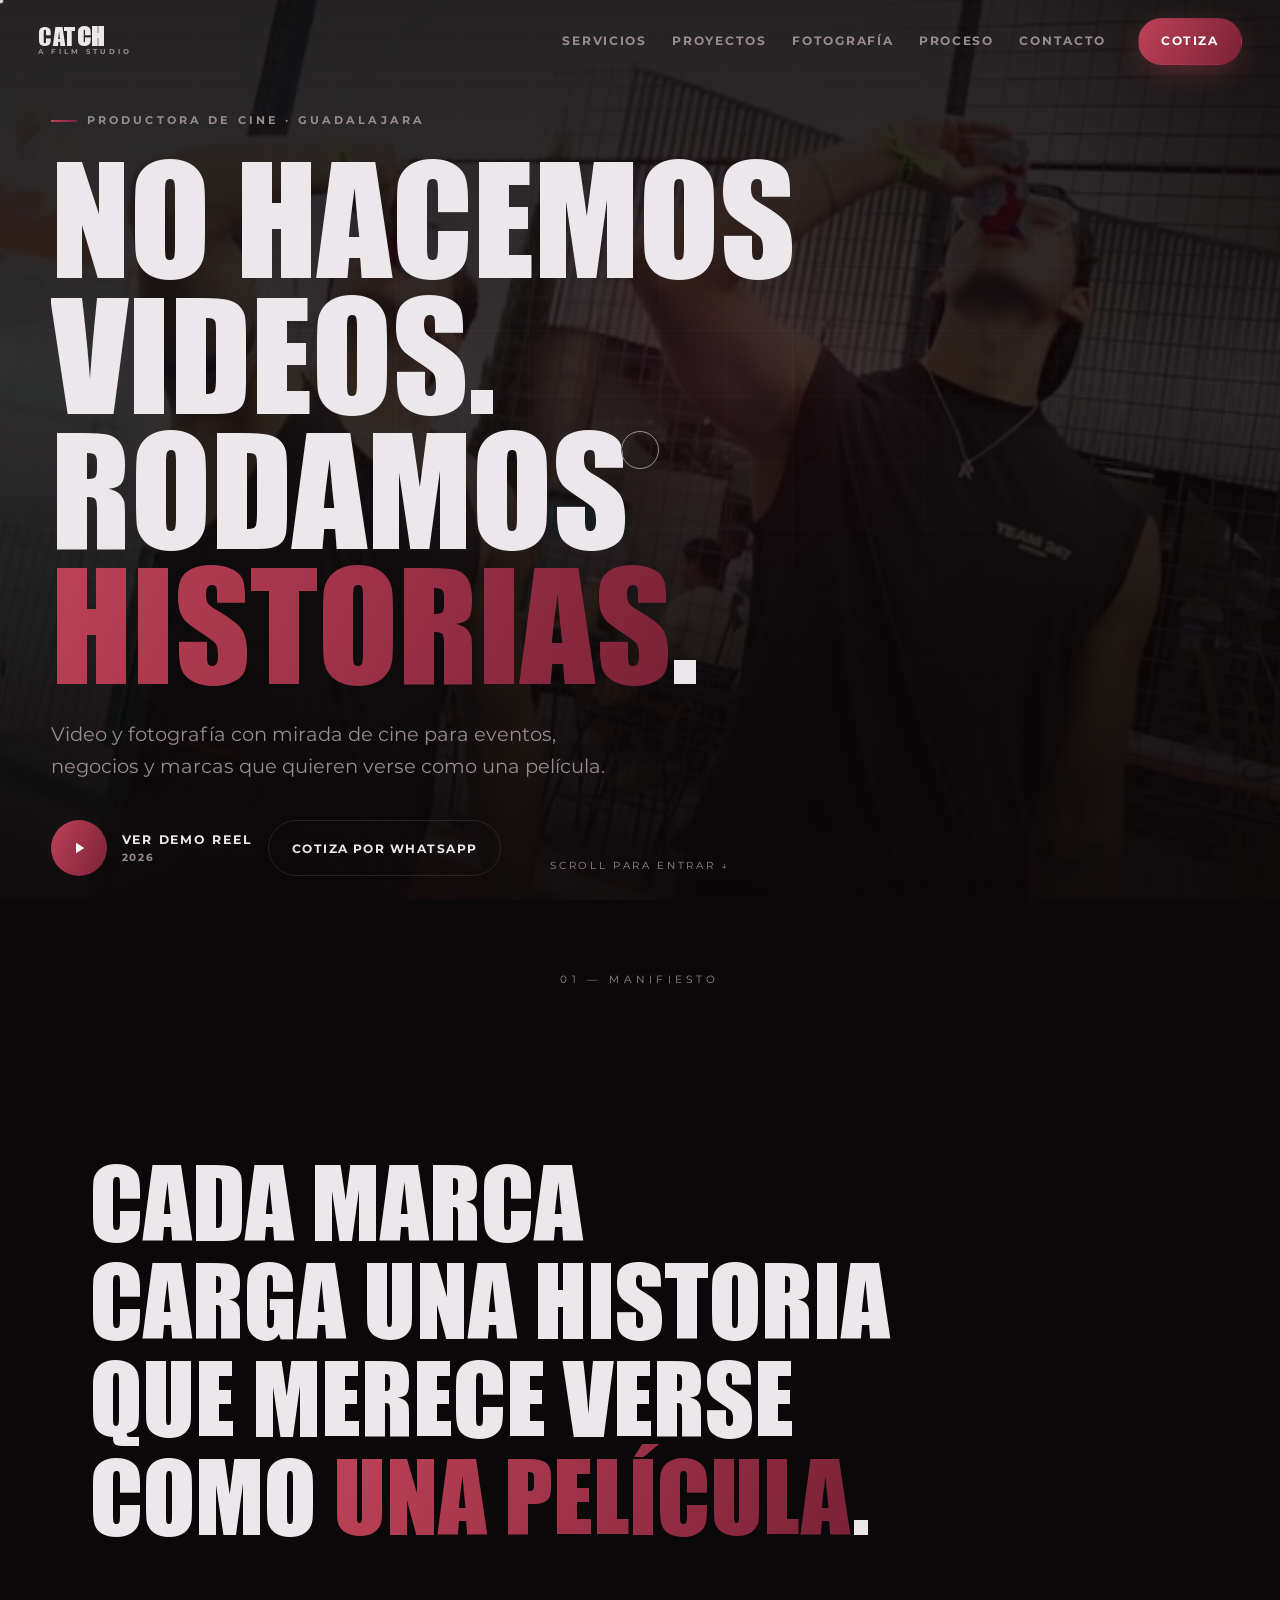
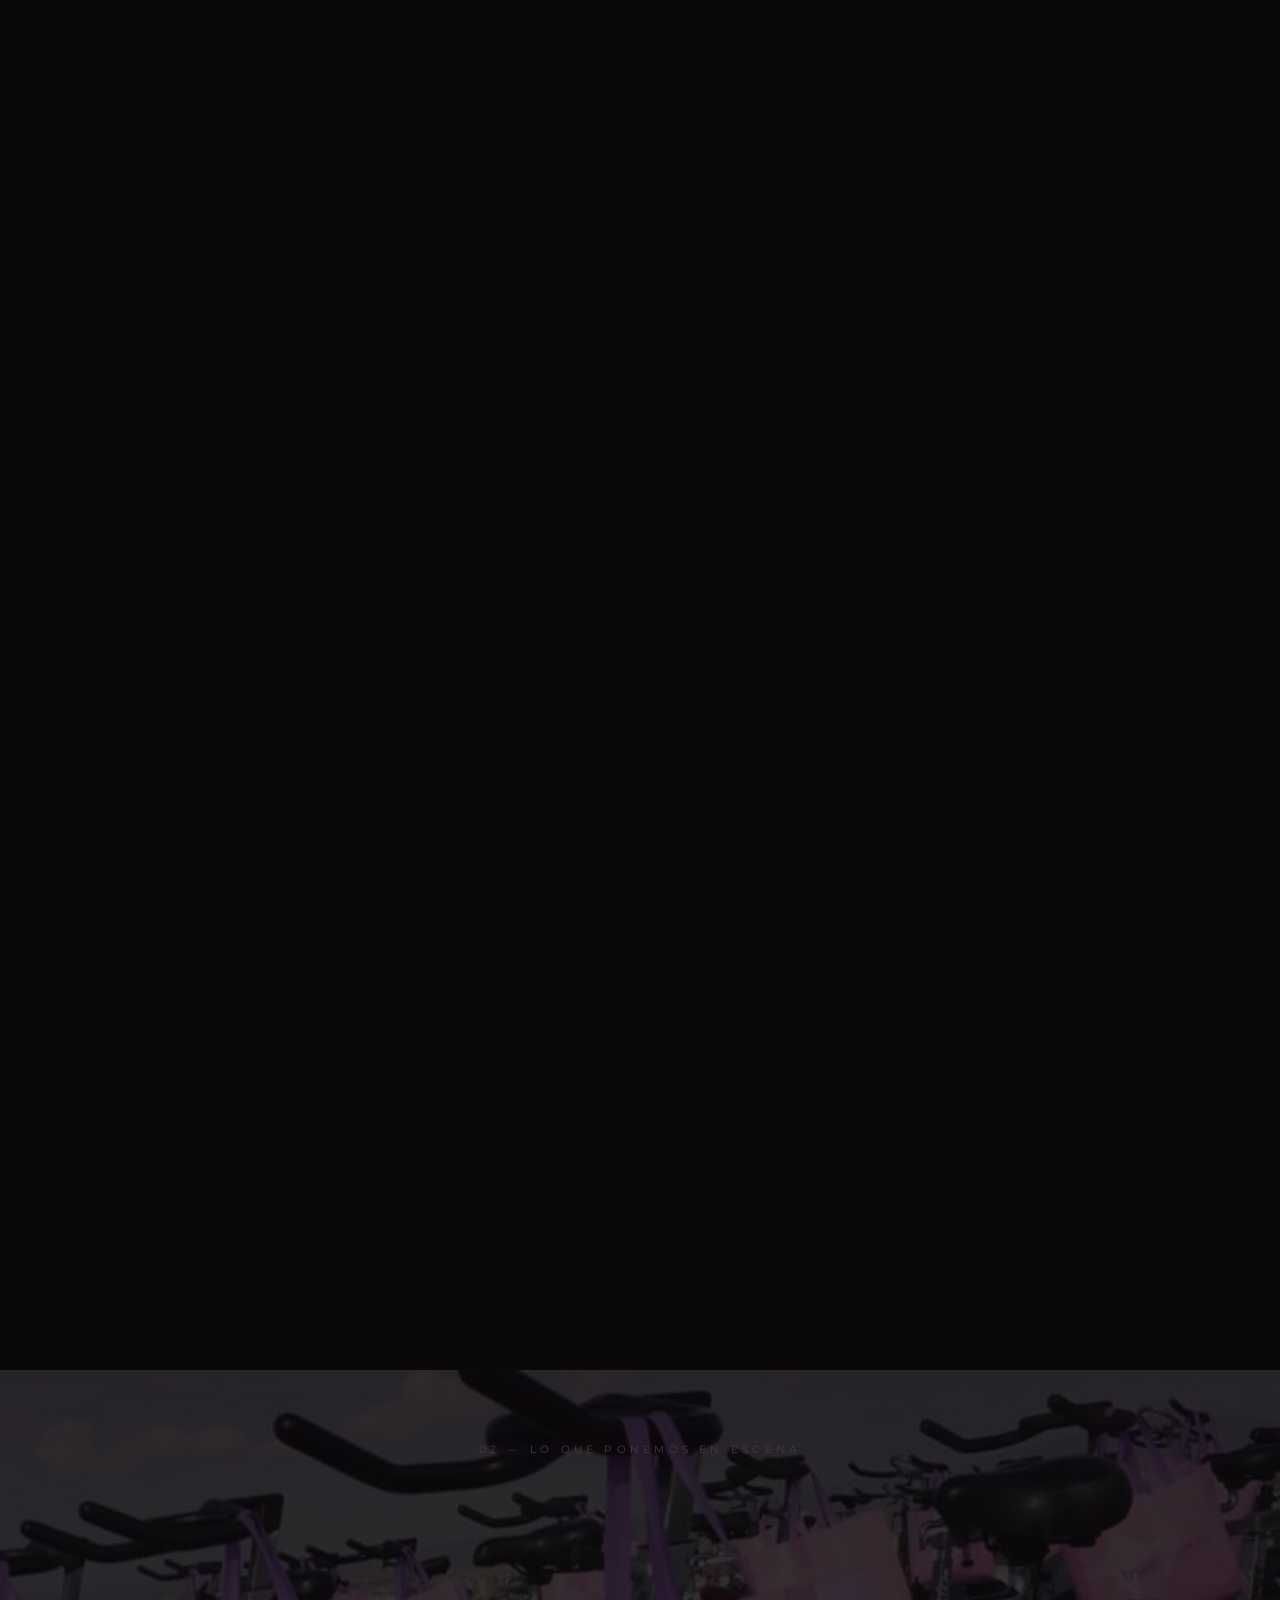
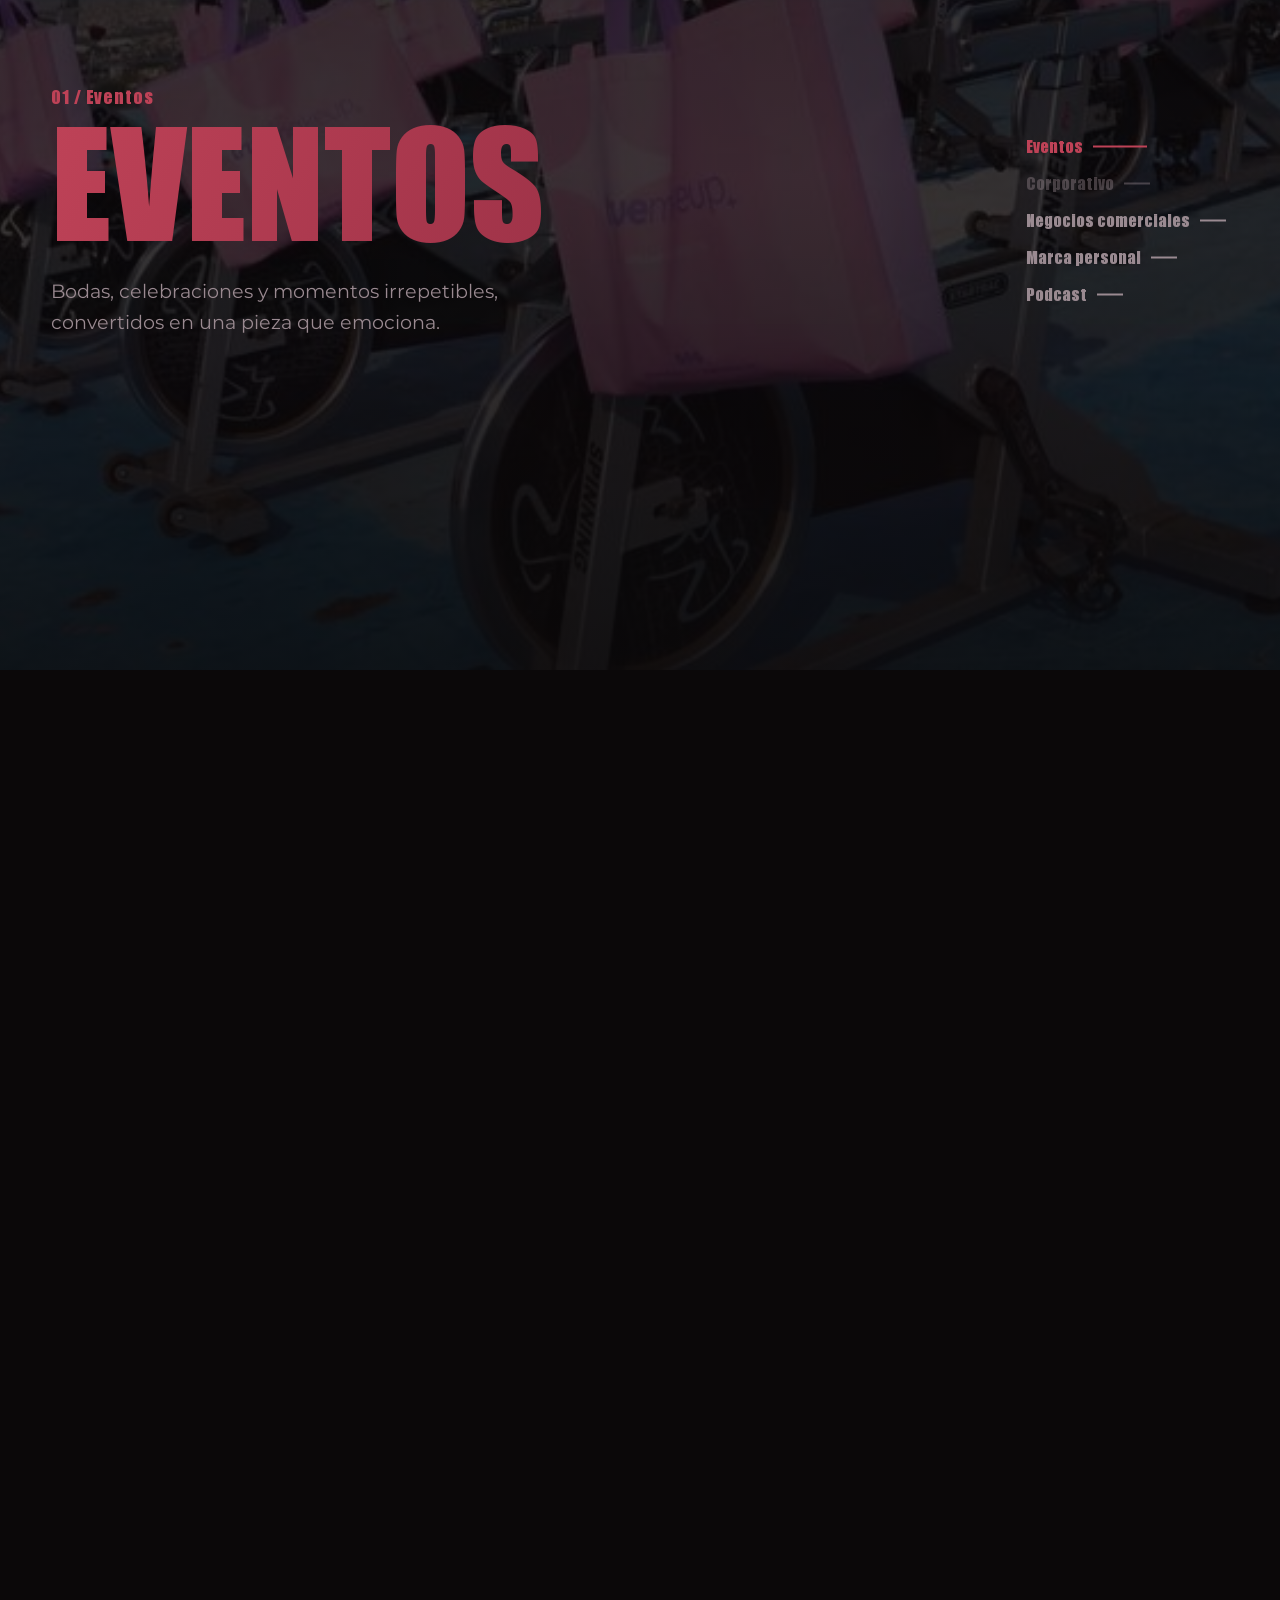
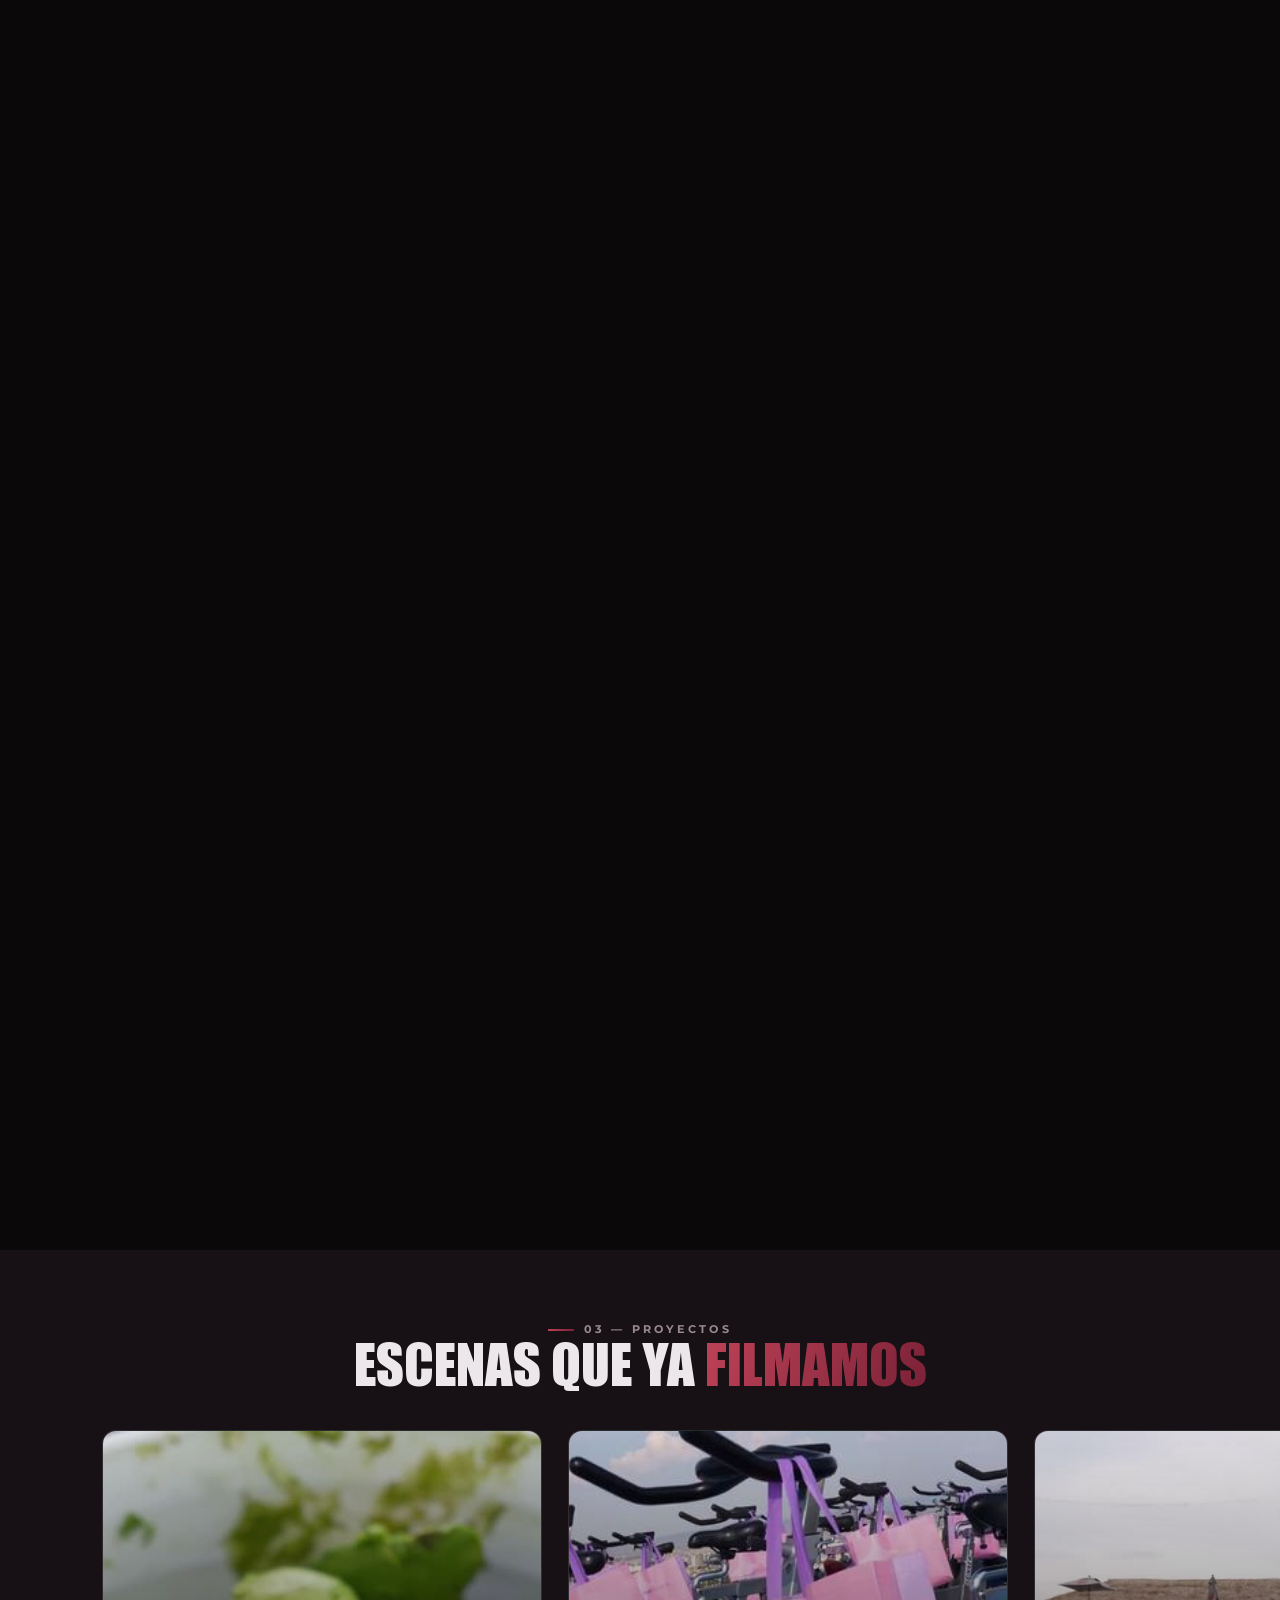
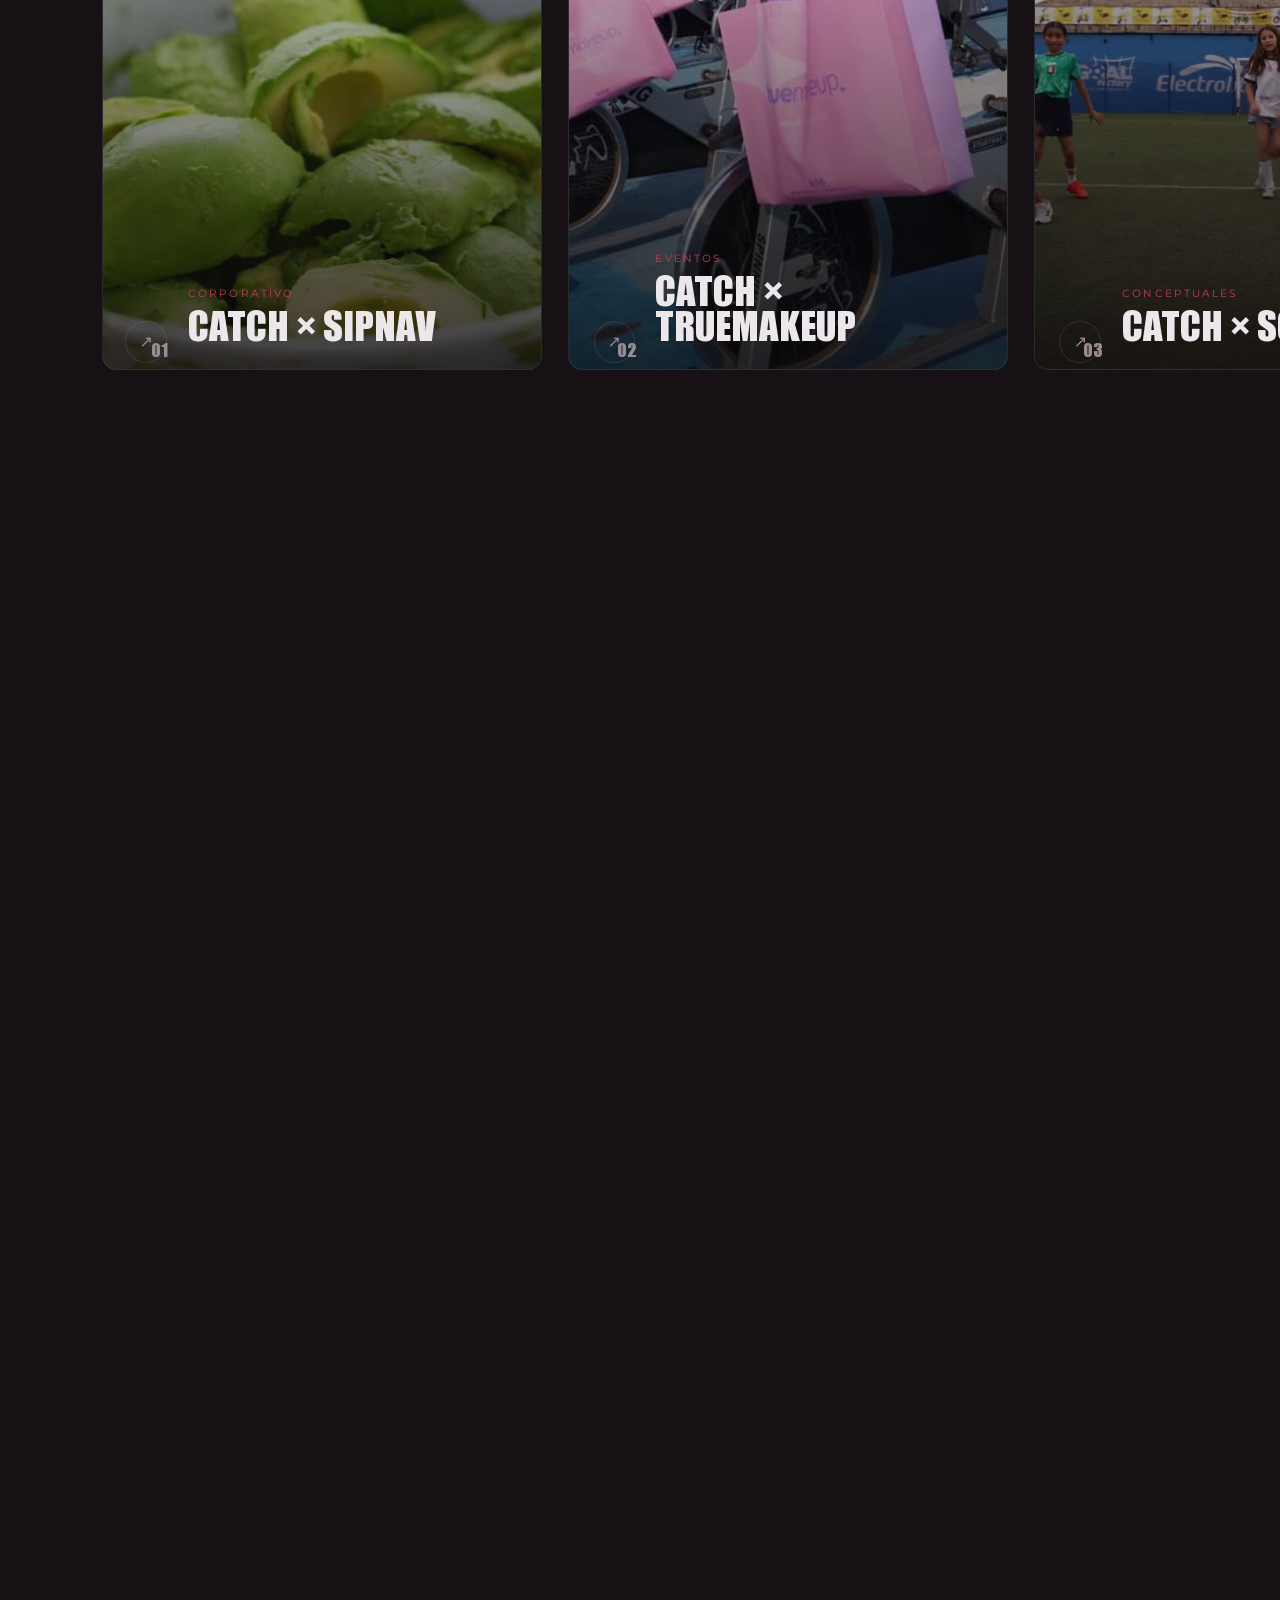
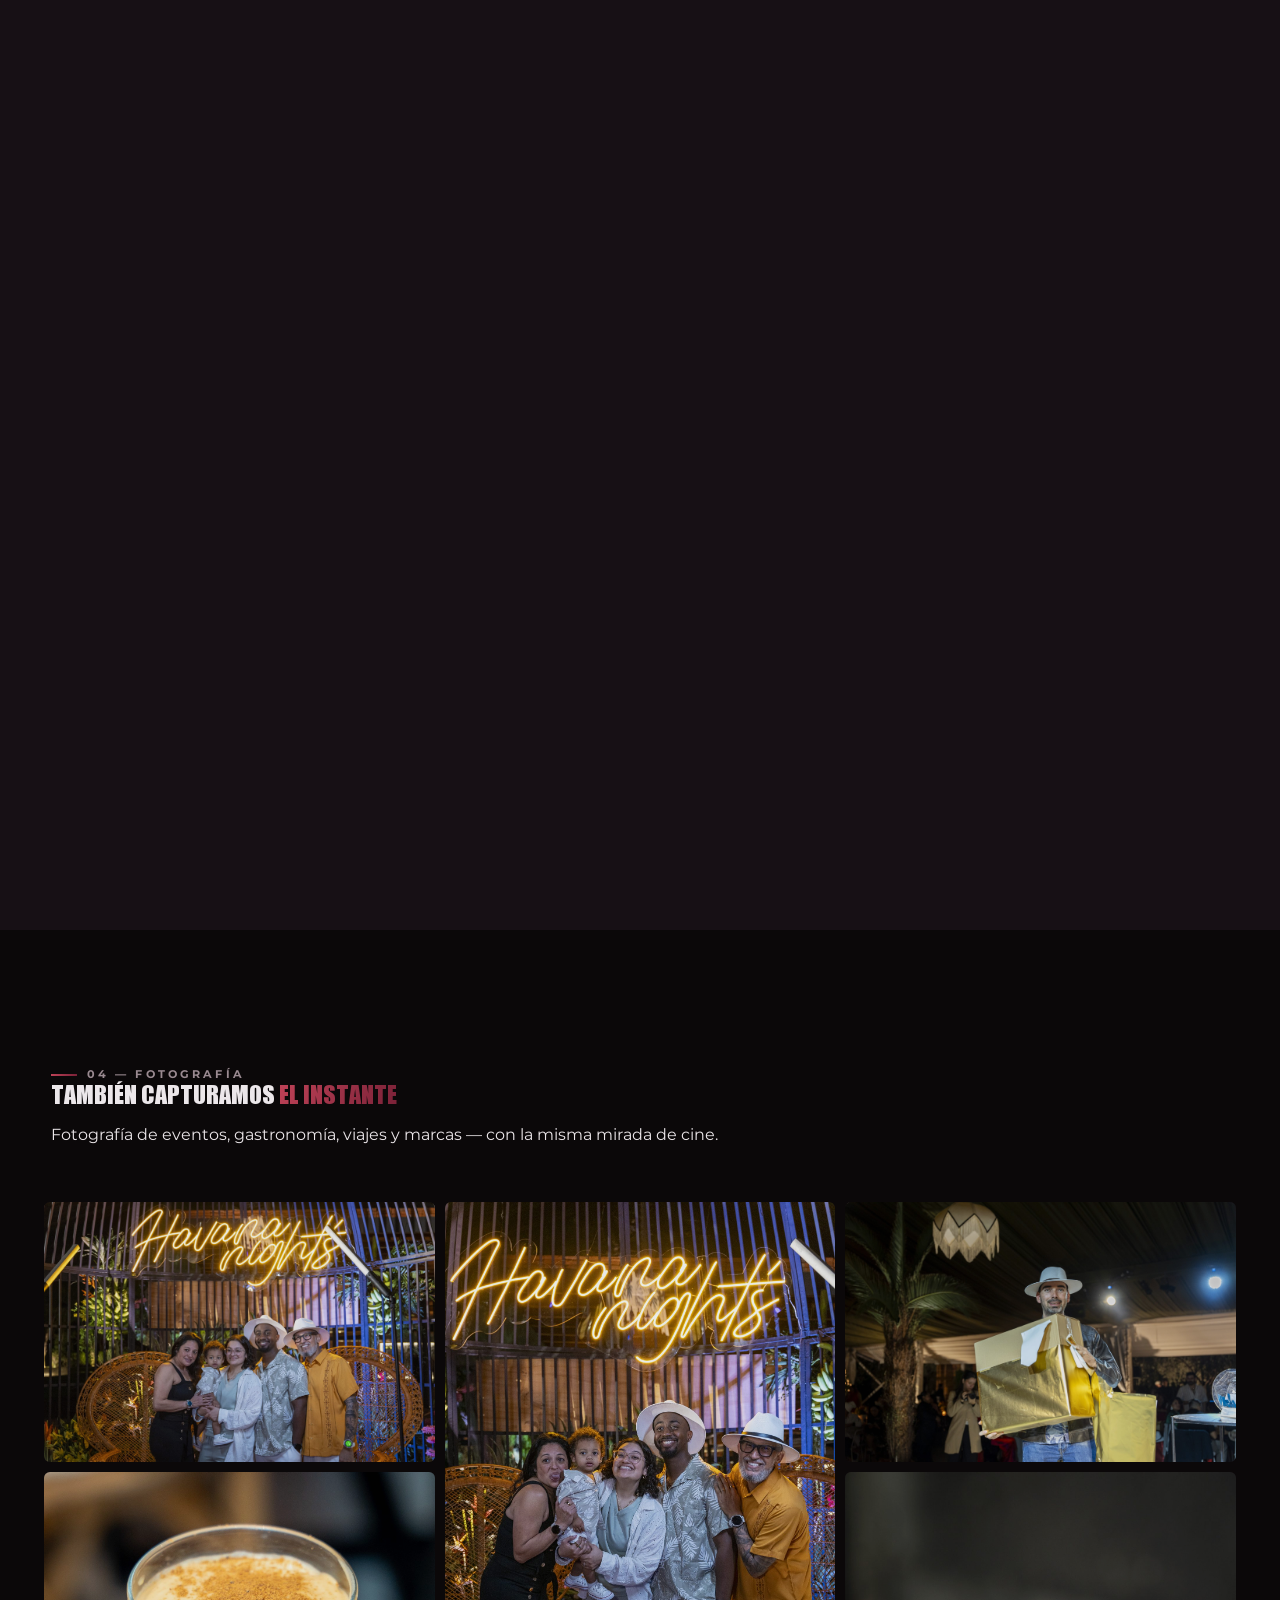
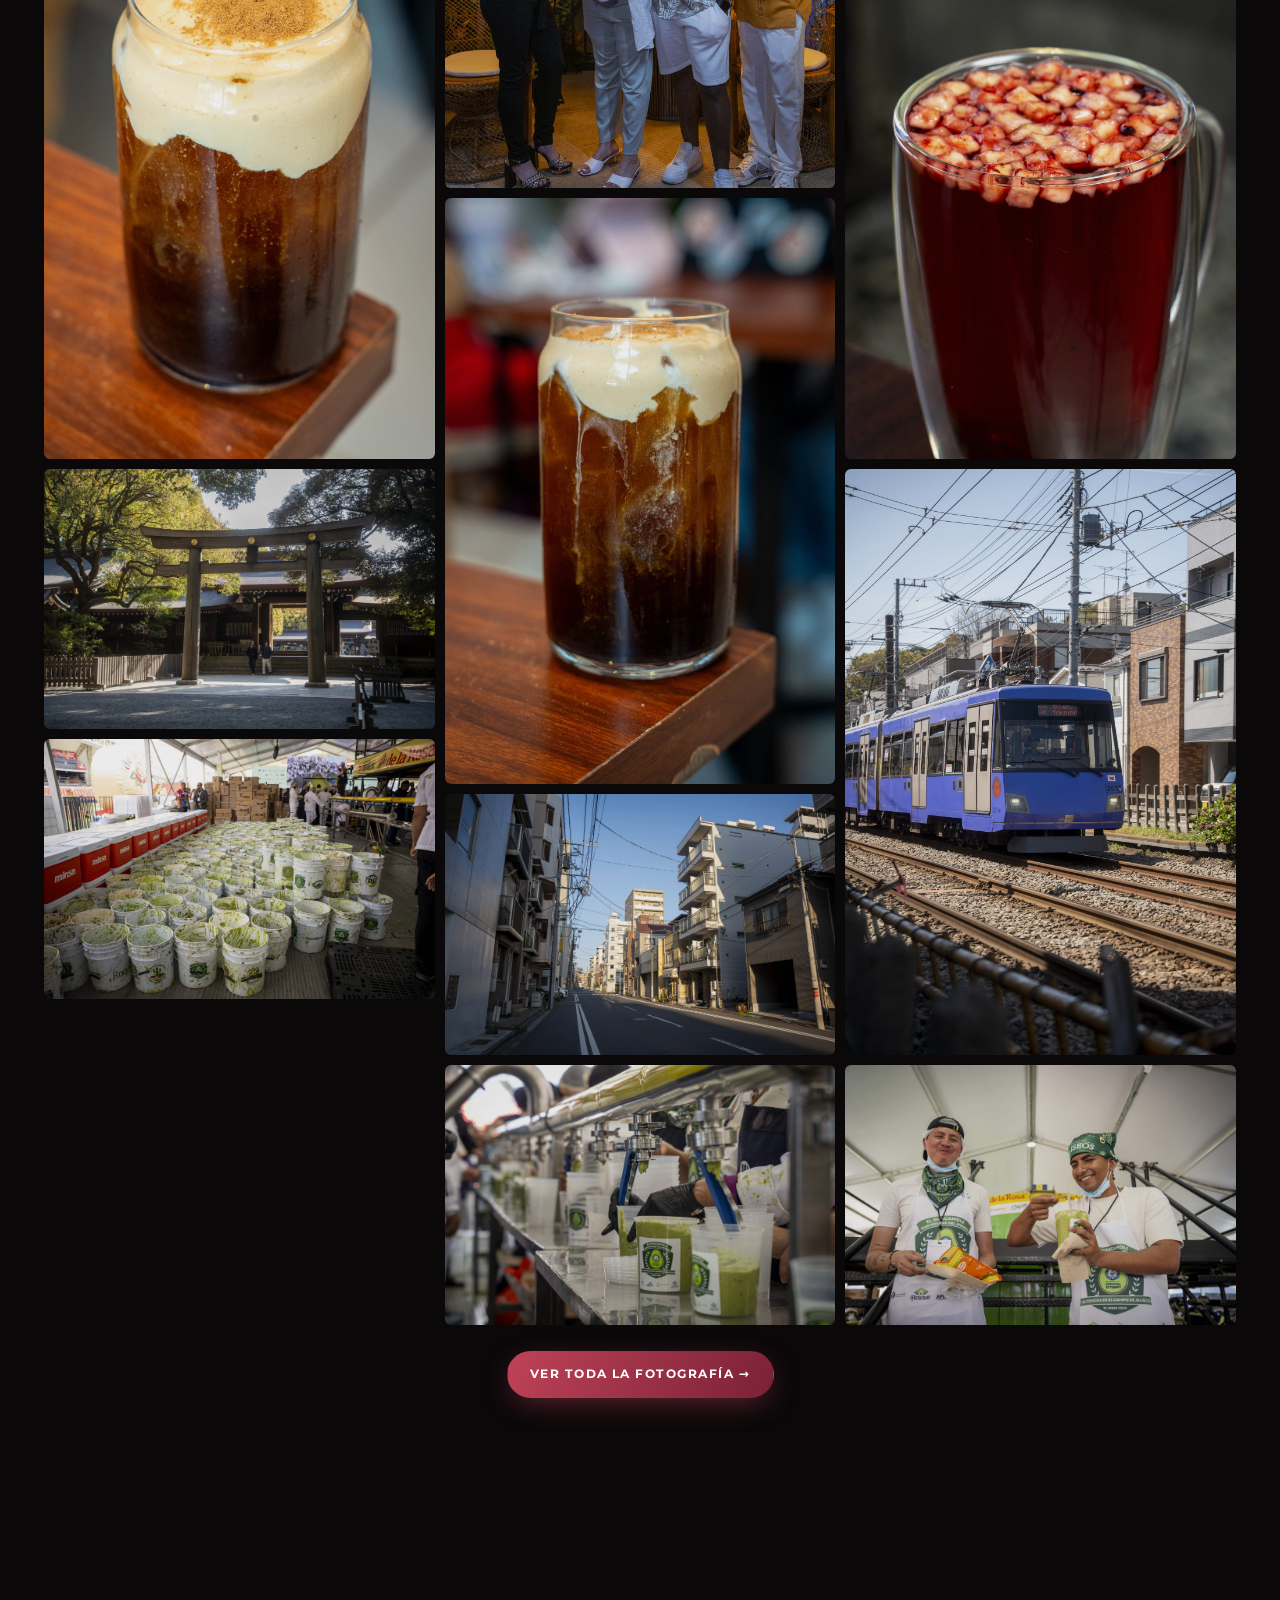
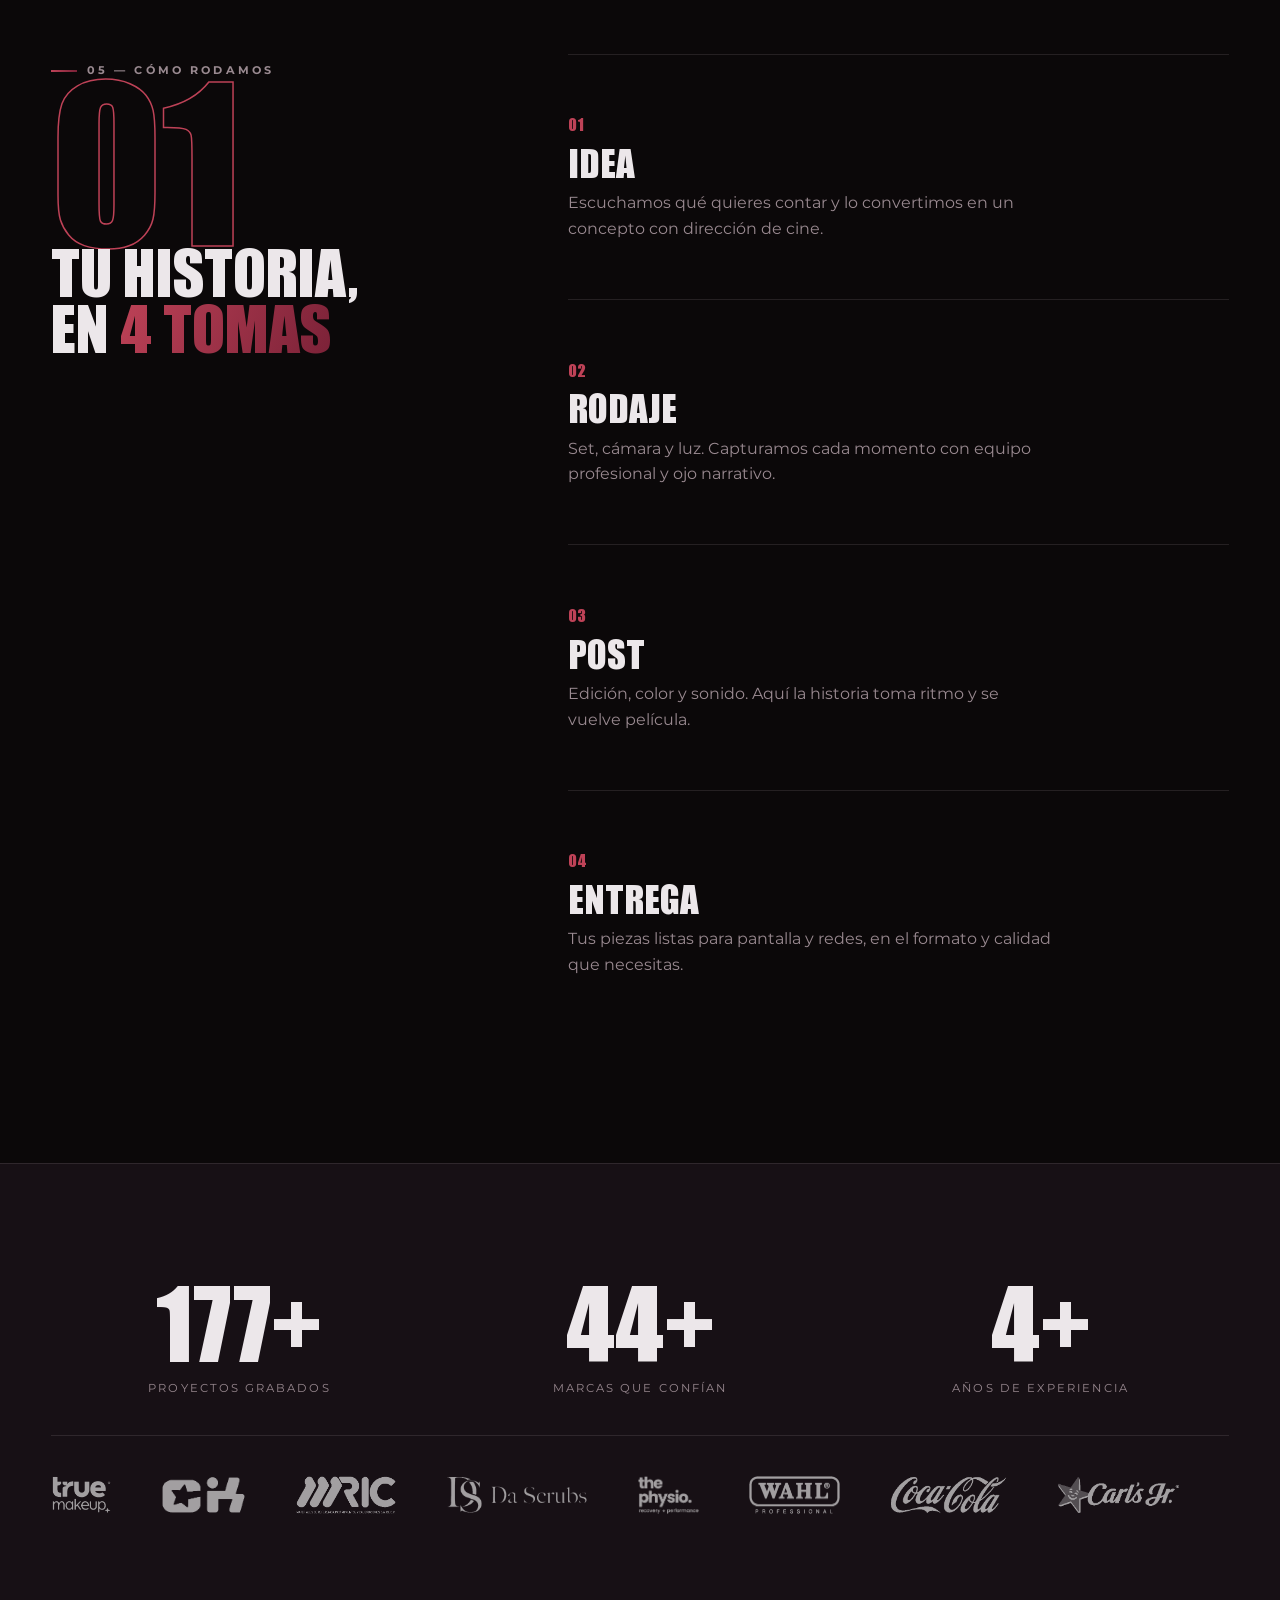
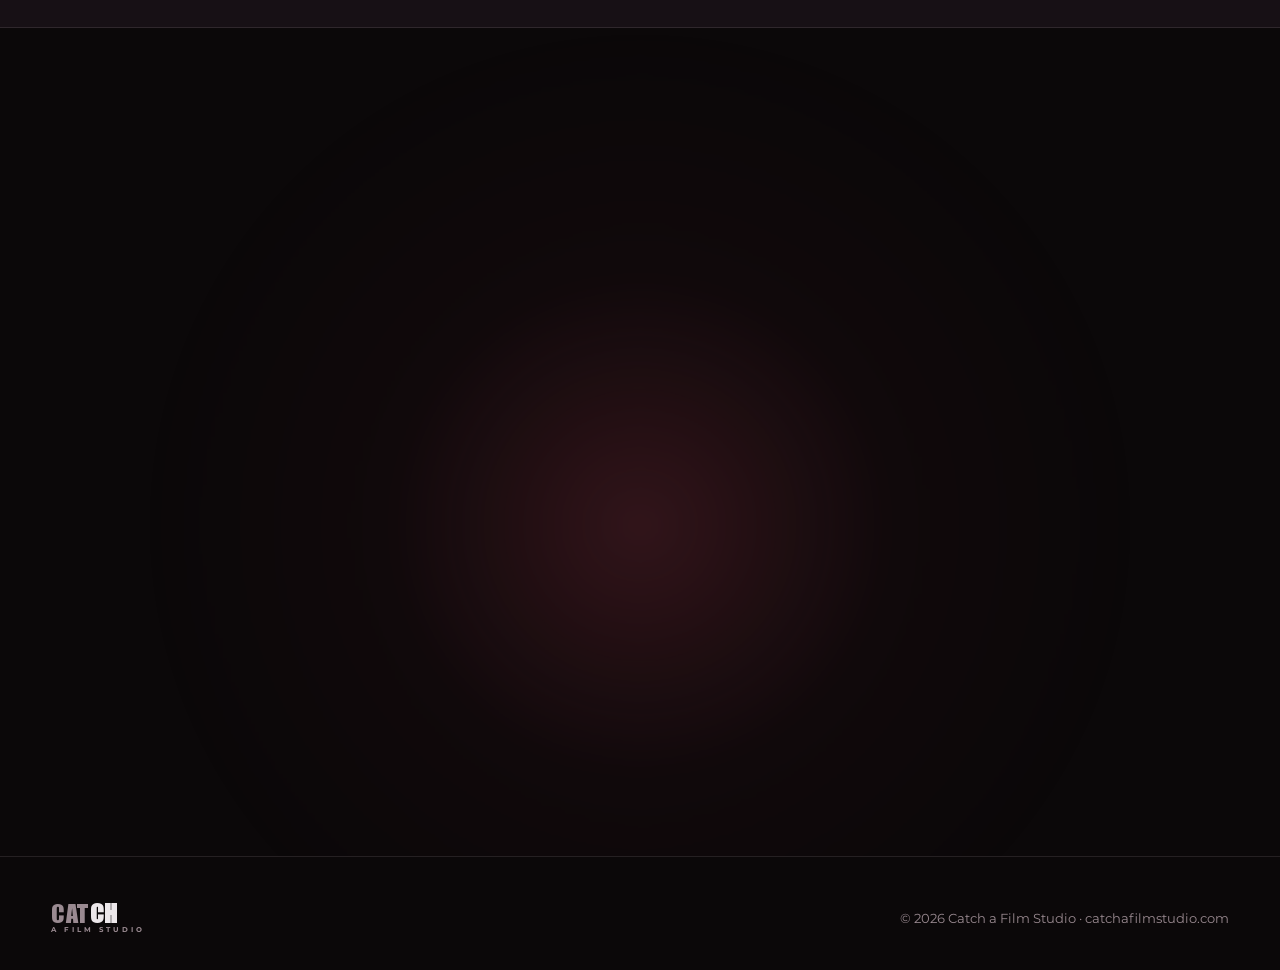
==== index.html @ b3dbd03b "web: "Proyectos" abre el portafolio y "Volver al inicio" va a la izquierda - El menu "Proyectos" lle" ====
<!doctype html>
<html lang="es">
<head>
<meta charset="utf-8">
<meta name="viewport" content="width=device-width, initial-scale=1">
<title>Catch a Film Studio — Productora de cine en Guadalajara</title>
<meta name="description" content="Productora audiovisual en Guadalajara. Creamos video con narrativa cinematográfica para eventos, marcas, negocios comerciales, marca personal y podcasts. Mira nuestro portafolio.">
<meta name="theme-color" content="#0B0809">
<link rel="canonical" href="https://catchafilmstudio.com/">
<link rel="icon" href="/favicon.svg" type="image/svg+xml">
<link rel="icon" href="/favicon-32.png" sizes="32x32" type="image/png">
<link rel="apple-touch-icon" href="/apple-touch-icon.png">
<meta property="og:type" content="website">
<meta property="og:site_name" content="Catch a Film Studio">
<meta property="og:locale" content="es_MX">
<meta property="og:title" content="Catch a Film Studio — Productora de cine">
<meta property="og:description" content="Video con narrativa cinematográfica para eventos, marcas, negocios, marca personal y podcasts. Guadalajara, México.">
<meta property="og:url" content="https://catchafilmstudio.com/">
<meta property="og:image" content="https://catchafilmstudio.com/og-catch.jpg">
<meta property="og:image:width" content="1200">
<meta property="og:image:height" content="630">
<meta property="og:image:alt" content="Catch a Film Studio — Productora de cine, Guadalajara">
<meta name="twitter:card" content="summary_large_image">
<meta name="twitter:title" content="Catch a Film Studio — Productora de cine">
<meta name="twitter:description" content="Video con narrativa cinematográfica en Guadalajara. Mira nuestro portafolio.">
<meta name="twitter:image" content="https://catchafilmstudio.com/og-catch.jpg">
<style>
@font-face{font-family:'CatchDisplay';src:url('/fonts/impact.woff2') format('woff2');font-display:swap}
@font-face{font-family:'Mont';src:url('/fonts/montserrat-400.woff2') format('woff2');font-weight:400 500;font-display:swap}
@font-face{font-family:'Mont';src:url('/fonts/montserrat-700.woff2') format('woff2');font-weight:600 700;font-display:swap}
:root{
  --display:'CatchDisplay','Impact','Arial Narrow Bold',sans-serif;
  --body:'Mont',system-ui,sans-serif;
  /* default: Vino — rojo vino profundo sobre carbón cálido */
  --bg:#0B0809; --bg2:#171015; --bg3:#20161B;
  --line:rgba(222,205,212,.12); --text:#ECE7EA; --muted:#9A8A91;
  --accent:#BE4257; --accent2:#7A2137; --tint:190,66,87; --on-accent:#ffffff;
  --glow:radial-gradient(closest-side, rgba(190,66,87,.22), rgba(122,33,55,.05), transparent);
}
:root[data-palette="vino"]{ --bg:#0B0809; --bg2:#171015; --bg3:#20161B; --line:rgba(222,205,212,.12); --text:#ECE7EA; --muted:#9A8A91; --accent:#BE4257; --accent2:#7A2137; --tint:190,66,87; --on-accent:#ffffff; --glow:radial-gradient(closest-side, rgba(190,66,87,.22), rgba(122,33,55,.05), transparent); }
:root[data-palette="midnight"]{ --bg:#070A12; --bg2:#0F1524; --bg3:#171E33; --line:rgba(180,196,232,.12); --text:#E7EBF3; --muted:#8A93AC; --accent:#3149C6; --accent2:#1E2E78; --tint:49,73,198; --on-accent:#ffffff; --glow:radial-gradient(closest-side, rgba(49,73,198,.24), rgba(30,46,120,.05), transparent); }
:root[data-palette="bosque"]{ --bg:#050A0A; --bg2:#0D191F; --bg3:#132630; --line:rgba(187,201,199,.13); --text:#E0EAE9; --muted:#8AA09B; --accent:#2FA379; --accent2:#157A54; --tint:47,163,121; --on-accent:#04140E; --glow:radial-gradient(closest-side, rgba(47,163,121,.24), rgba(21,122,84,.05), transparent); }

*{box-sizing:border-box}
html{-webkit-text-size-adjust:100%;scroll-behavior:smooth}
body{margin:0;background:var(--bg);color:var(--text);font-family:var(--body);font-weight:500;line-height:1.6;overflow-x:hidden;-webkit-font-smoothing:antialiased}
h1,h2,h3{font-family:var(--display);font-weight:400;text-transform:uppercase;line-height:.92;margin:0;text-wrap:balance}
a{color:inherit;text-decoration:none}
.grad{background:linear-gradient(115deg,var(--accent),var(--accent2));-webkit-background-clip:text;background-clip:text;color:transparent}
.wrap{width:min(1200px,92vw);margin-inline:auto}
.eyebrow{display:inline-flex;align-items:center;gap:.6rem;font-family:var(--body);font-weight:700;font-size:.7rem;letter-spacing:.28em;text-transform:uppercase;color:var(--muted)}
.eyebrow::before{content:"";width:26px;height:2px;background:linear-gradient(90deg,var(--accent),var(--accent2))}
.btn{display:inline-flex;align-items:center;gap:.55rem;font-weight:700;font-size:.76rem;letter-spacing:.12em;text-transform:uppercase;padding:.8rem 1.4rem;border-radius:40px;cursor:pointer;border:1px solid transparent;transition:transform .25s,box-shadow .3s,color .2s,background .3s}
.btn-accent{background:linear-gradient(115deg,var(--accent),var(--accent2));color:var(--on-accent);box-shadow:0 8px 30px -8px rgba(var(--tint),.6)}
.btn-ghost{border-color:var(--line);color:var(--text)}
.btn-ghost:hover{border-color:var(--accent);color:var(--accent)}

/* cursor */
.cur,.cur-ring{position:fixed;top:0;left:0;z-index:9999;pointer-events:none;border-radius:50%;mix-blend-mode:difference;transform:translate(-50%,-50%)}
.cur{width:7px;height:7px;background:#fff}
.cur-ring{width:38px;height:38px;border:1.5px solid #fff;opacity:.6;transition:width .25s,height .25s,opacity .25s}
.cur-ring.big{width:76px;height:76px;opacity:1}
@media (hover:none){.cur,.cur-ring{display:none}}

/* film leader intro */
#leader{position:fixed;inset:0;z-index:1000;background:#05100E;display:grid;place-items:center;transition:transform .8s cubic-bezier(.7,0,.2,1),opacity .5s}
#leader.done{transform:translateY(-100%);opacity:0;pointer-events:none}
.leader-ring{position:relative;width:min(46vw,320px);aspect-ratio:1;border-radius:50%;display:grid;place-items:center}
.leader-ring::before,.leader-ring::after{content:"";position:absolute;inset:0}
.leader-ring::before{border:1px solid rgba(255,255,255,.14);border-radius:50%}
.leader-ring::after{background:conic-gradient(from -90deg, rgba(var(--tint),.65) var(--sweep,0deg), transparent 0);border-radius:50%;-webkit-mask:radial-gradient(circle, transparent 60%, #000 61%);mask:radial-gradient(circle, transparent 60%, #000 61%)}
.leader-num{font-family:var(--display);font-size:clamp(4rem,14vw,10rem);color:var(--text);line-height:1}
.leader-cross{position:absolute;width:1px;height:100%;background:rgba(255,255,255,.12)}
.leader-cross.h{width:100%;height:1px}
.leader-lbl{position:absolute;bottom:8vh;font-size:.66rem;letter-spacing:.4em;text-transform:uppercase;color:var(--muted)}

/* progress + reveal */
.progress{position:fixed;top:0;left:0;height:2px;width:0;z-index:200;background:linear-gradient(90deg,var(--accent),var(--accent2))}
.reveal{opacity:0;transform:translateY(34px);transition:opacity 1s cubic-bezier(.16,1,.3,1),transform 1s cubic-bezier(.16,1,.3,1)}
.reveal.in{opacity:1;transform:none}
.reveal[data-d="1"]{transition-delay:.1s}.reveal[data-d="2"]{transition-delay:.2s}.reveal[data-d="3"]{transition-delay:.3s}.reveal[data-d="4"]{transition-delay:.4s}

/* nav */
nav{position:fixed;inset:0 0 auto;z-index:100;display:flex;align-items:center;justify-content:space-between;padding:1.1rem clamp(1rem,4vw,2.4rem);transition:background .3s,border-color .3s;border-bottom:1px solid transparent}
nav.solid{background:rgba(7,13,12,.82);backdrop-filter:blur(10px);border-color:var(--line)}
.logo{font-family:var(--display);font-size:1.5rem;letter-spacing:.02em;line-height:.78}
.logo small{display:block;font-family:var(--body);font-weight:700;font-size:.44rem;letter-spacing:.42em;color:var(--muted);margin-top:3px}
.logo b{color:var(--text)}
.nav-links{display:flex;gap:1.6rem}
.nav-links a{font-size:.76rem;letter-spacing:.14em;text-transform:uppercase;font-weight:600;color:var(--muted);transition:color .2s}
.nav-links a:hover{color:var(--text)}
.nav-r{display:flex;align-items:center;gap:clamp(1rem,3vw,2rem)}
@media(max-width:820px){.nav-links{display:none}}

/* intro / hero */
.intro{position:relative;min-height:100svh;display:flex;align-items:center;overflow:hidden;padding-top:5rem}
.intro-glow{position:absolute;z-index:0;width:min(85vw,960px);aspect-ratio:1;left:56%;top:42%;transform:translate(-50%,-50%);background:var(--glow);filter:blur(6px);animation:float 15s ease-in-out infinite;pointer-events:none}
.grid-bg{position:absolute;inset:0;z-index:0;opacity:.5;pointer-events:none;background:linear-gradient(var(--line) 1px,transparent 1px),linear-gradient(90deg,var(--line) 1px,transparent 1px);background-size:66px 66px;-webkit-mask-image:radial-gradient(72% 62% at 52% 44%,#000,transparent);mask-image:radial-gradient(72% 62% at 52% 44%,#000,transparent)}
@keyframes float{0%,100%{transform:translate(-50%,-50%) scale(1)}50%{transform:translate(-46%,-56%) scale(1.14)}}
.intro .wrap{position:relative;z-index:2}
.intro h1{font-size:clamp(3rem,11.5vw,9.6rem);margin:1.4rem 0 1.6rem}
.hero-line{display:block;overflow:hidden}
.hero-line>span{display:block;transform:translateY(105%);transition:transform 1s cubic-bezier(.16,1,.3,1)}
.intro.go .hero-line>span{transform:none}
.intro.go .hero-line:nth-child(2)>span{transition-delay:.09s}
.intro.go .hero-line:nth-child(3)>span{transition-delay:.18s}
.fade-up{opacity:0;transform:translateY(24px);transition:opacity .9s ease .5s,transform .9s cubic-bezier(.16,1,.3,1) .5s}
.intro.go .fade-up{opacity:1;transform:none}
.lead{max-width:44ch;font-size:clamp(1rem,1.7vw,1.22rem);color:var(--muted)}
.intro-cta{display:flex;flex-wrap:wrap;gap:1rem;margin-top:2.4rem}
.play{display:inline-flex;align-items:center;gap:.9rem;cursor:pointer}
.play .ring{width:56px;height:56px;border-radius:50%;display:grid;place-items:center;background:linear-gradient(115deg,var(--accent),var(--accent2));color:var(--on-accent);transition:transform .3s}
.play:hover .ring{transform:scale(1.08)}
.play span{font-size:.78rem;letter-spacing:.14em;text-transform:uppercase;font-weight:700}
.play small{display:block;color:var(--muted)}
.scroll-hint{position:absolute;bottom:1.6rem;left:50%;transform:translateX(-50%);z-index:2;font-size:.64rem;letter-spacing:.26em;text-transform:uppercase;color:var(--muted);animation:bob 2s ease-in-out infinite}
@keyframes bob{0%,100%{transform:translateX(-50%) translateY(0)}50%{transform:translateX(-50%) translateY(7px)}}

/* ---- pinned manifesto ---- */
.manifesto{position:relative;height:230vh;background:var(--bg)}
.manifesto .pin{position:sticky;top:0;height:100vh;display:flex;align-items:center;overflow:hidden}
.manifesto .m-index{position:absolute;top:8vh;left:0;right:0;text-align:center;font-size:.66rem;letter-spacing:.4em;text-transform:uppercase;color:var(--muted)}
.mani{width:min(1100px,92vw);margin-inline:auto;font-family:var(--display);text-transform:uppercase;font-size:clamp(2rem,7.5vw,6rem);line-height:1.02}
.mani .ln{display:block;opacity:.12;transition:opacity .5s}
.mani .ln.on{opacity:1}
.mani .ln.on .grad{opacity:1}

/* ---- pinned services scene-swap ---- */
.svc{position:relative;height:520vh;background:var(--bg)}
.svc .pin{position:sticky;top:0;height:100vh;overflow:hidden;display:flex;align-items:center}
.svc-side{position:absolute;top:8vh;left:0;right:0;text-align:center;font-size:.66rem;letter-spacing:.4em;text-transform:uppercase;color:var(--muted)}
.svc-stage{position:relative;width:min(1200px,92vw);margin-inline:auto;height:min(64vh,540px);min-height:360px}
.svc-scene{position:absolute;inset:0;display:flex;flex-direction:column;justify-content:center;opacity:0;transform:translateY(40px);transition:opacity .6s,transform .6s;pointer-events:none}
.svc-scene.on{opacity:1;transform:none;pointer-events:auto}
.svc-scene .n{font-family:var(--display);font-size:1.1rem;color:var(--accent);letter-spacing:.05em}
.svc-scene h2{font-size:clamp(3rem,12vw,9rem);margin:.4rem 0}
.svc-scene p{max-width:40ch;color:var(--muted);font-size:clamp(1rem,1.6vw,1.2rem)}
.svc-ticks{position:absolute;right:clamp(1rem,4vw,3rem);top:50%;transform:translateY(-50%);display:flex;flex-direction:column;gap:1rem;z-index:3}
.svc-ticks button{background:none;border:none;cursor:pointer;color:var(--muted);font-family:var(--display);font-size:1rem;opacity:.4;transition:opacity .3s,color .3s;display:flex;align-items:center;gap:.6rem}
.svc-ticks button::after{content:"";width:26px;height:2px;background:currentColor;transition:width .3s}
.svc-ticks button.on{opacity:1;color:var(--accent)}
.svc-ticks button.on::after{width:54px}
@media(max-width:640px){.svc-ticks{display:none}}

/* ---- pinned horizontal work ---- */
.work{position:relative;height:320vh;background:var(--bg2)}
.work .pin{position:sticky;top:0;height:100vh;overflow:hidden;display:flex;flex-direction:column;justify-content:center}
.work-head{position:absolute;top:7vh;left:0;right:0;text-align:center}
.work-head h2{font-size:clamp(2rem,5vw,3.4rem)}
.work-track{display:flex;gap:clamp(1rem,2vw,1.8rem);padding:0 8vw;will-change:transform}
.wcard{position:relative;flex:0 0 auto;width:min(70vw,440px);height:60vh;border-radius:14px;overflow:hidden;border:1px solid var(--line);background:linear-gradient(160deg,var(--bg3),#0a1512);display:flex;align-items:flex-end;padding:1.6rem;isolation:isolate}
.wcard::after{content:"";position:absolute;inset:0;z-index:-1;opacity:0;transition:opacity .5s;background:linear-gradient(160deg,color-mix(in srgb,var(--accent) 30%,transparent),color-mix(in srgb,var(--accent2) 20%,transparent))}
.wcard:hover::after{opacity:1}
.wcard .idx{position:absolute;top:1.3rem;left:1.4rem;font-family:var(--display);font-size:1.1rem;color:var(--muted)}
.wcard .c{font-size:.66rem;letter-spacing:.2em;text-transform:uppercase;color:var(--accent)}
.wcard h3{font-size:clamp(1.6rem,3vw,2.6rem);margin-top:.3rem}
.wcard .arrow{position:absolute;top:1.2rem;right:1.3rem;width:42px;height:42px;border-radius:50%;border:1px solid var(--line);display:grid;place-items:center;color:var(--muted);transition:background .3s,color .3s,transform .3s}
.wcard:hover .arrow{background:var(--accent);color:var(--on-accent);transform:rotate(-45deg)}
.wcard.end{align-items:center;justify-content:center;text-align:center;background:linear-gradient(160deg,var(--bg3),var(--bg2))}
.wcard.end .big{font-family:var(--display);font-size:clamp(1.6rem,3vw,2.4rem)}

/* ---- process ---- */
.proc{padding:clamp(4rem,10vw,8rem) 0;background:var(--bg)}
.proc-grid{display:grid;grid-template-columns:.8fr 1.2fr;gap:clamp(2rem,6vw,5rem)}
@media(max-width:820px){.proc-grid{grid-template-columns:1fr}}
.proc-sticky{position:sticky;top:22vh;align-self:start}
.proc-sticky h2{font-size:clamp(2.2rem,5vw,3.8rem)}
.proc-sticky .big-num{font-family:var(--display);font-size:clamp(6rem,18vw,13rem);line-height:.8;color:transparent;-webkit-text-stroke:1.5px var(--accent);transition:color .4s}
.step{padding:clamp(2rem,5vw,3.6rem) 0;border-top:1px solid var(--line)}
.step .n{font-family:var(--display);color:var(--accent);font-size:1rem}
.step h3{font-size:clamp(1.5rem,3vw,2.3rem);margin:.5rem 0 .6rem}
.step p{color:var(--muted);max-width:44ch;margin:0}

/* ---- confianza / counters ---- */
.trust{padding:clamp(4rem,9vw,7rem) 0;background:var(--bg2);border-block:1px solid var(--line)}
.stats{display:grid;grid-template-columns:repeat(3,1fr);gap:1.5rem;text-align:center}
@media(max-width:640px){.stats{grid-template-columns:1fr}}
.stat .num{font-family:var(--display);font-size:clamp(3rem,8vw,6rem);line-height:1}
.stat .lbl{font-size:.72rem;letter-spacing:.18em;text-transform:uppercase;color:var(--muted);margin-top:.4rem}
.marq{overflow:hidden;padding:2.4rem 0 0;margin-top:2.4rem;border-top:1px solid var(--line)}
.marq-track{display:flex;gap:3rem;width:max-content;animation:scrollx 24s linear infinite;white-space:nowrap}
.marq-track span{font-family:var(--display);font-size:1.4rem;color:var(--muted);text-transform:uppercase}
.marq-track b{color:var(--accent)}
@keyframes scrollx{to{transform:translateX(-50%)}}

/* ---- cierre ---- */
.end-cta{position:relative;min-height:92vh;display:flex;align-items:center;justify-content:center;text-align:center;overflow:hidden}
.end-cta .glow{position:absolute;z-index:0;width:min(90vw,1000px);aspect-ratio:1;left:50%;top:60%;transform:translate(-50%,-50%);background:var(--glow);filter:blur(10px)}
.end-cta .wrap{position:relative;z-index:2}
.end-cta h2{font-size:clamp(3rem,11vw,8.5rem)}
.end-cta p{max-width:40ch;margin:1.4rem auto 2.2rem;color:var(--muted);font-size:1.1rem}

footer{padding:3rem 0 2.4rem;border-top:1px solid var(--line);background:var(--bg)}
.foot{display:flex;flex-wrap:wrap;gap:1rem;justify-content:space-between;align-items:center;color:var(--muted);font-size:.82rem}

/* palette switcher + note */
.pal{position:fixed;z-index:150;bottom:1.1rem;left:50%;transform:translateX(-50%);display:flex;flex-wrap:wrap;justify-content:center;gap:.3rem;align-items:center;max-width:94vw;padding:.4rem;border:1px solid var(--line);border-radius:40px;background:rgba(10,10,12,.88);backdrop-filter:blur(12px)}
.pal button{display:inline-flex;align-items:center;gap:.5rem;border:none;background:none;cursor:pointer;color:var(--muted);font-family:var(--body);font-weight:700;font-size:.68rem;letter-spacing:.1em;text-transform:uppercase;padding:.5rem .85rem;border-radius:30px;transition:color .2s,background .2s}
.pal button .sw{width:13px;height:13px;border-radius:50%}
.pal button[data-p="vino"] .sw{background:linear-gradient(120deg,#BE4257,#7A2137)}
.pal button[data-p="midnight"] .sw{background:linear-gradient(120deg,#3149C6,#101B4D)}
.pal button[data-p="bosque"] .sw{background:linear-gradient(120deg,#2FA379,#0C4130)}
.pal button.on{color:var(--text);background:rgba(255,255,255,.07)}
.pal .lbl{opacity:.55;font-size:.58rem;letter-spacing:.14em;padding-left:.4rem}
@media(max-width:520px){.pal .lbl{display:none}}
.demo-note{position:fixed;top:4.6rem;right:1rem;z-index:90;font-size:.58rem;letter-spacing:.16em;text-transform:uppercase;color:var(--muted);border:1px solid var(--line);border-radius:20px;padding:.35rem .7rem;background:rgba(11,21,19,.6);backdrop-filter:blur(8px)}

.marq-track img.mlogo{height:clamp(26px,3.4vw,40px);width:auto;object-fit:contain;opacity:.6;filter:brightness(0) invert(1);transition:opacity .3s}
.marq-track:hover img.mlogo{opacity:.9}
.svc-bg{position:absolute;inset:0;z-index:0;width:100%;height:100%;object-fit:cover;opacity:.4;transition:opacity .6s}
.svc-scrim{position:absolute;inset:0;z-index:1;pointer-events:none;background:linear-gradient(180deg,rgba(11,8,9,.62),rgba(11,8,9,.5) 45%,rgba(11,8,9,.8))}
.svc-stage{position:relative;z-index:2}
.intro-video{position:absolute;inset:0;z-index:0;width:100%;height:100%;object-fit:cover;opacity:.24}
.intro::after{content:"";position:absolute;inset:0;z-index:1;pointer-events:none;background:linear-gradient(180deg,rgba(11,8,9,.55) 0%,rgba(11,8,9,.32) 42%,rgba(11,8,9,.86) 100%)}
.wcard{cursor:pointer}
.wcard .wvid{position:absolute;inset:0;width:100%;height:100%;object-fit:cover;z-index:0;opacity:.94}
.wcard .scrim{position:absolute;inset:0;z-index:1;background:linear-gradient(180deg,rgba(11,8,9,.05),rgba(11,8,9,.78));pointer-events:none}
.wcard .idx,.wcard .arrow,.wcard .wmeta{position:relative;z-index:2}
.vlb{position:fixed;inset:0;z-index:300;background:rgba(6,5,6,.95);display:none;align-items:center;justify-content:center;padding:3vw}
.vlb.open{display:flex}
.vlb video{max-width:92vw;max-height:86vh;border-radius:6px;box-shadow:0 24px 70px rgba(0,0,0,.6);background:#000}
.vlb .vlb-close{position:absolute;top:1rem;right:1.4rem;background:none;border:none;color:#fff;font-size:2.3rem;line-height:1;cursor:pointer;opacity:.85}
.vlb .vlb-close:hover{opacity:1}
/* fotografía teaser */
.photos-teaser{padding:clamp(4rem,10vw,8rem) 0}
.pteaser{column-count:3;column-gap:10px;padding:clamp(1.6rem,3vw,2.6rem) clamp(1.25rem,4vw,2.75rem) 0}
@media(max-width:820px){.pteaser{column-count:2}}
.pteaser figure{break-inside:avoid;margin:0 0 10px;border-radius:6px;overflow:hidden;cursor:zoom-in;position:relative;background:var(--bg2)}
.pteaser img{width:100%;display:block;opacity:.92;transition:transform .5s,opacity .5s}
.pteaser figure:hover img{transform:scale(1.04);opacity:1}
.more-wrap{text-align:center;margin-top:1.6rem}
/* vista fotografía */
.pview{display:none;padding:6.5rem 0 5rem;min-height:100svh}
.pview.active{display:block}
.pv-intro{text-align:center}
.pv-intro .eyebrow{justify-content:center}
.pv-back{background:none;border:1px solid var(--line);color:var(--muted);border-radius:40px;padding:.5rem 1.1rem;font-family:var(--body);font-weight:600;font-size:.72rem;letter-spacing:.1em;text-transform:uppercase;cursor:pointer;display:flex;align-items:center;width:fit-content;margin:0 auto 1.6rem 0;transition:color .2s,border-color .2s}
.pv-back:hover{color:var(--text);border-color:var(--accent)}
.pv-intro .lead{margin-inline:auto}
.pfilters2{display:flex;flex-wrap:wrap;gap:.4rem clamp(1.1rem,3vw,2.2rem);justify-content:center;margin:1.6rem 0 .5rem}
.pfilter2{background:none;border:none;color:var(--muted);font-family:var(--body);font-weight:600;font-size:.78rem;letter-spacing:.12em;text-transform:uppercase;cursor:pointer;padding:.5rem 0;position:relative}
.pfilter2:hover{color:var(--text)}
.pfilter2.active{color:var(--accent)}
.pfilter2.active::after{content:"";position:absolute;left:0;right:0;bottom:0;height:2px;background:linear-gradient(90deg,var(--accent),var(--accent2))}
.pmosaic{column-count:4;column-gap:10px;padding:1.5rem clamp(1.25rem,4vw,2.75rem) 0}
@media(max-width:1100px){.pmosaic{column-count:3}}
@media(max-width:720px){.pmosaic{column-count:2}}
.pmosaic figure{break-inside:avoid;margin:0 0 10px;border-radius:5px;overflow:hidden;cursor:zoom-in;background:var(--bg2)}
.pmosaic img{width:100%;display:block;opacity:.92;transition:transform .5s,opacity .5s}
.pmosaic figure:hover img{transform:scale(1.05);opacity:1}
/* vista de portafolio en video */
.vgrid{display:grid;grid-template-columns:repeat(3,1fr);gap:12px;max-width:1300px;margin:0 auto;padding:1.5rem clamp(1.25rem,4vw,2.75rem) 0}
@media(max-width:900px){.vgrid{grid-template-columns:repeat(2,1fr)}}
@media(max-width:600px){.vgrid{grid-template-columns:1fr}}
.vtile{position:relative;aspect-ratio:16/9;border-radius:8px;overflow:hidden;background:var(--bg2);border:1px solid var(--line);cursor:pointer;padding:0;margin:0;width:100%;text-align:left;font:inherit;color:inherit;display:block}
.vtile.feat{grid-column:1/-1;aspect-ratio:21/9}
@media(max-width:600px){.vtile.feat{aspect-ratio:16/9}}
.vtile .vposter,.vtile .vprev{position:absolute;inset:0;width:100%;height:100%;object-fit:cover;transition:transform .6s cubic-bezier(.2,.7,.3,1)}
.vtile .vprev{opacity:0;transition:opacity .4s}
.vtile.playing .vprev{opacity:1}
.vtile:hover .vposter,.vtile:hover .vprev{transform:scale(1.045)}
.vtile .vscrim{position:absolute;inset:0;z-index:1;background:linear-gradient(to top,rgba(11,8,9,.9),rgba(11,8,9,.12) 55%,transparent)}
.vtile .vmeta{position:absolute;left:0;right:0;bottom:0;z-index:2;padding:clamp(.9rem,2vw,1.4rem)}
.vtile .vc{font-size:.62rem;font-weight:700;letter-spacing:.24em;text-transform:uppercase;color:var(--accent);margin-bottom:.35rem}
.vtile .vmeta h3{font-family:var(--display);font-weight:400;text-transform:uppercase;line-height:.95;letter-spacing:.015em;font-size:clamp(1.1rem,2.2vw,1.8rem);margin:0}
.vtile.feat .vmeta h3{font-size:clamp(1.5rem,3.6vw,2.9rem)}
.vtile .vcli{font-size:.72rem;color:var(--muted);letter-spacing:.04em;margin-top:.25rem}
.vtile .vplay{position:absolute;top:clamp(.7rem,1.6vw,1.1rem);right:clamp(.7rem,1.6vw,1.1rem);z-index:3;width:44px;height:44px;border-radius:50%;display:grid;place-items:center;background:rgba(11,8,9,.5);border:1px solid rgba(236,231,234,.3);backdrop-filter:blur(6px);color:#fff;transition:background .25s,transform .25s,border-color .25s}
.vtile:hover .vplay{background:var(--accent);border-color:transparent;transform:scale(1.08)}
.vtile .vplay svg{width:18px;height:18px;fill:currentColor;margin-left:2px}
/* lightbox de fotos */
.plb{position:fixed;inset:0;z-index:320;background:rgba(6,5,6,.96);display:none;align-items:center;justify-content:center;padding:3vw}
.plb.open{display:flex}
.plb img{max-width:92vw;max-height:88vh;object-fit:contain;border-radius:4px;box-shadow:0 24px 70px rgba(0,0,0,.6)}
.plb .plb-close{position:absolute;top:1rem;right:1.4rem;background:none;border:none;color:#fff;font-size:2.2rem;line-height:1;cursor:pointer;opacity:.85}
.plb .plb-close:hover{opacity:1}
.plb .plb-nav{position:absolute;top:50%;transform:translateY(-50%);background:rgba(23,16,21,.7);border:1px solid var(--line);color:#fff;width:52px;height:52px;border-radius:50%;font-size:1.5rem;cursor:pointer;display:flex;align-items:center;justify-content:center;backdrop-filter:blur(6px)}
.plb .plb-nav.prev{left:2vw}.plb .plb-nav.next{right:2vw}
.plb .plb-nav:hover{background:var(--accent);border-color:transparent}
@media(max-width:600px){.plb .plb-nav{width:42px;height:42px}}
@media (prefers-reduced-motion:reduce){
  html{scroll-behavior:auto}
  .reveal,.fade-up,.hero-line>span{opacity:1!important;transform:none!important;transition:none}
  .intro-glow,.marq-track,.scroll-hint,.leader-ring::after{animation:none}
}
</style>
</head>
<body>
<div class="progress" id="prog"></div>
<div class="cur" id="cur"></div>
<div class="cur-ring" id="curRing"></div>

<div id="leader">
  <div class="leader-ring" id="lring">
    <span class="leader-cross"></span><span class="leader-cross h"></span>
    <span class="leader-num" id="lnum">3</span>
  </div>
  <div class="leader-lbl">Catch a Film Studio</div>
</div>

<nav id="nav">
  <div class="logo" data-cursor>CAT<b>CH</b><small>A FILM STUDIO</small></div>
  <div class="nav-r">
    <div class="nav-links">
      <a href="#svc">Servicios</a><a href="#portafolio">Proyectos</a><a href="#fotografia">Fotografía</a><a href="#proc">Proceso</a><a href="#cierre">Contacto</a>
    </div>
    <a class="btn btn-accent" data-magnetic data-cursor href="https://wa.me/message/MRQD3GPUILESJ1" target="_blank" rel="noopener">Cotiza</a>
  </div>
</nav>

<main>
<!-- INTRO -->
<header class="intro" id="intro">
  <div class="intro-glow" data-parallax="0.16"></div>
  <div class="grid-bg"></div>
  <video class="intro-video" autoplay muted loop playsinline preload="auto" poster="/videos/lite-poster-reel.jpg" src="/videos/lite-reel.mp4"></video>
  <div class="wrap">
    <span class="eyebrow fade-up">Productora de cine · Guadalajara</span>
    <h1>
      <span class="hero-line"><span>No hacemos videos.</span></span>
      <span class="hero-line"><span>Rodamos <span class="grad">historias</span>.</span></span>
    </h1>
    <p class="lead fade-up">Video y fotografía con mirada de cine para eventos, negocios y marcas que quieren verse como una película.</p>
    <div class="intro-cta fade-up">
      <div class="play" id="heroReel" data-cursor data-magnetic>
        <span class="ring"><svg width="18" height="18" viewBox="0 0 24 24" fill="currentColor"><path d="M8 5v14l11-7z"/></svg></span>
        <span>Ver demo reel<small>2026</small></span>
      </div>
      <a class="btn btn-ghost" data-magnetic data-cursor href="https://wa.me/message/MRQD3GPUILESJ1" target="_blank" rel="noopener">Cotiza por WhatsApp</a>
    </div>
  </div>
  <div class="scroll-hint">Scroll para entrar ↓</div>
</header>

<!-- MANIFIESTO -->
<section class="manifesto" id="manifiesto">
  <div class="pin">
    <div class="m-index">01 — Manifiesto</div>
    <div class="mani">
      <span class="ln">Cada marca</span>
      <span class="ln">carga una historia</span>
      <span class="ln">que merece verse</span>
      <span class="ln">como <span class="grad">una película</span>.</span>
    </div>
  </div>
</section>

<!-- SERVICIOS scene-swap -->
<section class="svc" id="svc">
  <div class="pin">
    <video class="svc-bg" id="svcBg" muted loop playsinline poster="/videos/lite-poster-truemakeup.jpg"></video><div class="svc-scrim"></div>
    <div class="svc-side">02 — Lo que ponemos en escena</div>
    <div class="svc-stage">
      <div class="svc-scene on" data-i="0" data-bg="/videos/lite-truemakeup.mp4"><span class="n">01 / Eventos</span><h2 class="grad">Eventos</h2><p>Bodas, celebraciones y momentos irrepetibles, convertidos en una pieza que emociona.</p></div>
      <div class="svc-scene" data-i="1" data-bg="/videos/lite-corporativo.mp4"><span class="n">02 / Corporativo</span><h2 class="grad">Corporativo</h2><p>Video institucional y de marca que comunica quién eres, con nivel de cine.</p></div>
      <div class="svc-scene" data-i="2" data-bg="/videos/lite-wahl.mp4"><span class="n">03 / Negocios comerciales</span><h2 class="grad">Negocios<br>comerciales</h2><p>Video que hace que tu marca se vea —y se venda— mejor: producto, servicio y campañas.</p></div>
      <div class="svc-scene" data-i="3" data-bg="/videos/lite-realme.mp4"><span class="n">04 / Marca personal</span><h2 class="grad">Marca<br>personal</h2><p>Contenido que te posiciona y suena a ti, con la consistencia de una producción profesional.</p></div>
      <div class="svc-scene" data-i="4" data-bg="/videos/lite-podcast.mp4"><span class="n">05 / Podcast</span><h2 class="grad">Podcast</h2><p>Producción multicámara, audio limpio y clips listos para redes, de principio a fin.</p></div>
    </div>
    <div class="svc-ticks" id="svcTicks">
      <button class="on" data-i="0">Eventos</button>
      <button data-i="1">Corporativo</button>
      <button data-i="2">Negocios comerciales</button>
      <button data-i="3">Marca personal</button>
      <button data-i="4">Podcast</button>
    </div>
  </div>
</section>

<!-- TRABAJO horizontal -->
<section class="work" id="work">
  <div class="pin">
    <div class="work-head"><span class="eyebrow">03 — Proyectos</span><h2>Escenas que ya <span class="grad">filmamos</span></h2></div>
    <div class="work-track" id="workTrack">
      <a class="wcard" data-cursor data-key="sipnav"><video class="wvid" muted loop playsinline preload="none" poster="/videos/lite-poster-sipnav.jpg" data-src="/videos/lite-sipnav.mp4"></video><span class="scrim"></span><span class="idx">01</span><div class="arrow">↗</div><div class="wmeta"><div class="c">Corporativo</div><h3>Catch × Sipnav</h3></div></a>
      <a class="wcard" data-cursor data-key="truemakeup"><video class="wvid" muted loop playsinline preload="none" poster="/videos/lite-poster-truemakeup.jpg" data-src="/videos/lite-truemakeup.mp4"></video><span class="scrim"></span><span class="idx">02</span><div class="arrow">↗</div><div class="wmeta"><div class="c">Eventos</div><h3>Catch × Truemakeup</h3></div></a>
      <a class="wcard" data-cursor data-key="souldance"><video class="wvid" muted loop playsinline preload="none" poster="/videos/poster-souldance.jpg" data-src="/videos/prev-souldance.mp4"></video><span class="scrim"></span><span class="idx">03</span><div class="arrow">↗</div><div class="wmeta"><div class="c">Conceptuales</div><h3>Catch × Soul Dance</h3></div></a>
      <a class="wcard" data-cursor data-key="wahl"><video class="wvid" muted loop playsinline preload="none" poster="/videos/lite-poster-wahl.jpg" data-src="/videos/lite-wahl.mp4"></video><span class="scrim"></span><span class="idx">04</span><div class="arrow">↗</div><div class="wmeta"><div class="c">Negocios comerciales</div><h3>Catch × WAHL</h3></div></a>
      <a class="wcard" data-cursor data-key="realme"><video class="wvid" muted loop playsinline preload="none" poster="/videos/lite-poster-realme.jpg" data-src="/videos/lite-realme.mp4"></video><span class="scrim"></span><span class="idx">05</span><div class="arrow">↗</div><div class="wmeta"><div class="c">Negocios comerciales</div><h3>Catch × Realme</h3></div></a>
      <a class="wcard" data-cursor data-key="hycore"><video class="wvid" muted loop playsinline preload="none" poster="/videos/lite-poster-hycore.jpg" data-src="/videos/lite-hycore.mp4"></video><span class="scrim"></span><span class="idx">06</span><div class="arrow">↗</div><div class="wmeta"><div class="c">Eventos</div><h3>Catch × HyCore</h3></div></a>
      <a class="wcard end" href="#portafolio" data-cursor data-magnetic><div><div class="big grad">Ver todo<br>el portafolio</div><div class="c" style="margin-top:.8rem">→</div></div></a>
    </div>
  </div>
</section>

<!-- FOTOGRAFÍA teaser -->
<section class="photos-teaser">
  <div class="wrap"><span class="eyebrow reveal">04 — Fotografía</span><h2 class="reveal" data-d="1">También capturamos <span class="grad">el instante</span></h2><p class="reveal" data-d="2" class="lead">Fotografía de eventos, gastronomía, viajes y marcas — con la misma mirada de cine.</p></div>
  <div class="pteaser" id="pteaser"></div>
  <div class="wrap more-wrap"><a class="btn btn-accent" data-magnetic data-cursor href="#fotografia">Ver toda la fotografía →</a></div>
</section>

<!-- PROCESO -->
<section class="proc" id="proc">
  <div class="wrap proc-grid">
    <div class="proc-sticky">
      <span class="eyebrow">05 — Cómo rodamos</span>
      <div class="big-num" id="procNum">01</div>
      <h2>Tu historia,<br>en <span class="grad">4 tomas</span></h2>
    </div>
    <div class="proc-steps">
      <div class="step" data-n="01"><span class="n">01</span><h3>Idea</h3><p>Escuchamos qué quieres contar y lo convertimos en un concepto con dirección de cine.</p></div>
      <div class="step" data-n="02"><span class="n">02</span><h3>Rodaje</h3><p>Set, cámara y luz. Capturamos cada momento con equipo profesional y ojo narrativo.</p></div>
      <div class="step" data-n="03"><span class="n">03</span><h3>Post</h3><p>Edición, color y sonido. Aquí la historia toma ritmo y se vuelve película.</p></div>
      <div class="step" data-n="04"><span class="n">04</span><h3>Entrega</h3><p>Tus piezas listas para pantalla y redes, en el formato y calidad que necesitas.</p></div>
    </div>
  </div>
</section>

<!-- CONFIANZA -->
<section class="trust" id="trust">
  <div class="wrap">
    <div class="stats">
      <div class="stat reveal"><div class="num"><span data-count="200">0</span>+</div><div class="lbl">Proyectos grabados</div></div>
      <div class="stat reveal" data-d="1"><div class="num"><span data-count="50">0</span>+</div><div class="lbl">Marcas que confían</div></div>
      <div class="stat reveal" data-d="2"><div class="num"><span data-count="5">0</span>+</div><div class="lbl">Años de experiencia</div></div>
    </div>
    <div class="marq">
      <div class="marq-track">
        <img class="mlogo" src="/logos/01-true-makeup.png" alt="True Makeup"><img class="mlogo" src="/logos/02-cih.png" alt="CIH"><img class="mlogo" src="/logos/03-ric.png" alt="RIC"><img class="mlogo" src="/logos/04-da-scrubs.png" alt="Da Scrubs"><img class="mlogo" src="/logos/05-the-physio.png" alt="The Physio"><img class="mlogo" src="/logos/06-wahl.png" alt="WAHL"><img class="mlogo" src="/logos/07-coca-cola.png" alt="Coca-Cola"><img class="mlogo" src="/logos/08-carls-jr.png" alt="Carl's Jr">
        <img class="mlogo" src="/logos/01-true-makeup.png" alt="True Makeup"><img class="mlogo" src="/logos/02-cih.png" alt="CIH"><img class="mlogo" src="/logos/03-ric.png" alt="RIC"><img class="mlogo" src="/logos/04-da-scrubs.png" alt="Da Scrubs"><img class="mlogo" src="/logos/05-the-physio.png" alt="The Physio"><img class="mlogo" src="/logos/06-wahl.png" alt="WAHL"><img class="mlogo" src="/logos/07-coca-cola.png" alt="Coca-Cola"><img class="mlogo" src="/logos/08-carls-jr.png" alt="Carl's Jr">
      </div>
    </div>
  </div>
</section>

<!-- CIERRE -->
<section class="end-cta" id="cierre">
  <div class="glow"></div>
  <div class="wrap">
    <span class="eyebrow reveal" style="justify-content:center">06 — Acción</span>
    <h2 class="reveal" data-d="1">Rodemos tu<br><span class="grad">historia</span></h2>
    <p class="reveal" data-d="2">Un mensaje, una idea, un café. Te respondemos directo por WhatsApp.</p>
    <div class="reveal" data-d="3"><a class="btn btn-accent" data-magnetic data-cursor href="https://wa.me/message/MRQD3GPUILESJ1" target="_blank" rel="noopener">Cotiza por WhatsApp</a></div>
  </div>
</section>
</main>
<div class="vlb" id="vlb"><button class="vlb-close" id="vlbClose" aria-label="Cerrar">&times;</button><video id="vlbVideo" controls playsinline></video></div>

<div id="videoView" class="pview">
  <div class="wrap pv-intro">
    <button id="vvBack" class="pv-back">← Volver al inicio</button>
    <span class="eyebrow">Portafolio</span><h2>Proyectos en <span class="grad">video</span></h2>
    <p class="lead">Una selección de nuestro trabajo audiovisual. Filtra por categoría y da clic en cualquier proyecto para verlo completo.</p>
    <div class="pfilters2" id="vfilters"><button class="pfilter2 active" data-cat="all">Todos</button><button class="pfilter2" data-cat="eventos">Eventos</button><button class="pfilter2" data-cat="negocios">Negocios comerciales</button><button class="pfilter2" data-cat="corporativo">Corporativo</button><button class="pfilter2" data-cat="conceptuales">Conceptuales</button></div>
  </div>
  <div class="vgrid" id="vgrid"></div>
</div>
<div id="photoView" class="pview">
  <div class="wrap pv-intro">
    <button id="pvBack" class="pv-back">← Volver al inicio</button>
    <span class="eyebrow">Portafolio</span><h2>Fotografía</h2>
    <p class="lead">Una selección de nuestro trabajo fotográfico. Filtra por categoría y da clic en cualquier foto para verla en grande.</p>
    <div class="pfilters2" id="pfilters2"><button class="pfilter2 active" data-cat="all">Todos</button><button class="pfilter2" data-cat="eventos">Eventos</button><button class="pfilter2" data-cat="gastronomia">Gastronomía</button><button class="pfilter2" data-cat="viajes">Viajes</button><button class="pfilter2" data-cat="corporativo">Corporativo</button></div>
  </div>
  <div class="pmosaic" id="pmosaic"></div>
</div>
<div class="plb" id="plb"><button class="plb-close" id="plbClose" aria-label="Cerrar">&times;</button><button class="plb-nav prev" id="plbPrev" aria-label="Anterior">&#8249;</button><img id="plbImg" alt=""><button class="plb-nav next" id="plbNext" aria-label="Siguiente">&#8250;</button></div>
<footer>
  <div class="wrap foot">
    <div class="logo">CAT<b>CH</b><small>A FILM STUDIO</small></div>
    <span>© 2026 Catch a Film Studio · catchafilmstudio.com</span>
  </div>
</footer>

<script>
(function(){
  var root=document.documentElement, reduce=matchMedia('(prefers-reduced-motion: reduce)').matches;

  // film leader intro
  var leader=document.getElementById('leader'), lnum=document.getElementById('lnum'), lring=document.getElementById('lring'), intro=document.getElementById('intro');
  function startHero(){ intro.classList.add('go'); }
  function endLeader(){ if(leader.classList.contains('done'))return; leader.classList.add('done'); setTimeout(function(){leader.remove();},850); startHero(); }
  if(reduce){ leader.remove(); startHero(); }
  else{
    var seq=[3,2,1], i=0;
    function tick(){
      if(i>=seq.length){ endLeader(); return; }
      lnum.textContent=seq[i];
      var start=null;
      function sweep(t){ if(!start)start=t; var p=Math.min(1,(t-start)/560); lring.style.setProperty('--sweep',(p*360)+'deg'); if(p<1)requestAnimationFrame(sweep); else { i++; lring.style.setProperty('--sweep','0deg'); tick(); } }
      requestAnimationFrame(sweep);
    }
    tick();
    setTimeout(endLeader, 2600); // seguro
    leader.addEventListener('click', endLeader);
  }

  // reveal
  var io=new IntersectionObserver(function(en){en.forEach(function(x){if(x.isIntersecting){x.target.classList.add('in');io.unobserve(x.target);}});},{threshold:.16});
  document.querySelectorAll('.reveal').forEach(function(e){io.observe(e);});

  // counters
  var cio=new IntersectionObserver(function(en){en.forEach(function(x){if(x.isIntersecting){var el=x.target,t=+el.dataset.count,s=performance.now();
    function step(n){var p=Math.min(1,(n-s)/1400);el.textContent=Math.round((1-Math.pow(1-p,3))*t);if(p<1)requestAnimationFrame(step);}requestAnimationFrame(step);cio.unobserve(el);}});},{threshold:.6});
  document.querySelectorAll('[data-count]').forEach(function(e){cio.observe(e);});

  // scroll-driven mechanics
  var nav=document.getElementById('nav'), prog=document.getElementById('prog'), plx=document.querySelectorAll('[data-parallax]');
  var mani=document.querySelectorAll('.mani .ln');
  var svc=document.getElementById('svc'), svcScenes=document.querySelectorAll('.svc-scene'), svcTicks=document.querySelectorAll('#svcTicks button'), svcActive=-1;
  var work=document.getElementById('work'), track=document.getElementById('workTrack');
  var procNum=document.getElementById('procNum'), steps=document.querySelectorAll('.step');
  function prog01(el){var r=el.getBoundingClientRect();var t=r.height-innerHeight;return t<=0?0:Math.min(1,Math.max(0,(-r.top)/t));}
  var svcBg=document.getElementById('svcBg');
  function setSvc(n){ if(n===svcActive)return; svcActive=n; svcScenes.forEach(function(s){s.classList.toggle('on',+s.dataset.i===n);}); svcTicks.forEach(function(b){b.classList.toggle('on',+b.dataset.i===n);});
    if(svcBg && !reduce){ var bg=svcScenes[n] && svcScenes[n].getAttribute('data-bg'); if(bg && svcBg.getAttribute('src')!==bg){ svcBg.setAttribute('src',bg); svcBg.play&&svcBg.play().catch(function(){}); } } }
  var ticking=false;
  function frame(){
    ticking=false;
    var y=scrollY, h=document.documentElement.scrollHeight-innerHeight;
    nav.classList.toggle('solid', y>40);
    prog.style.width=(h>0?(y/h*100):0)+'%';
    if(!reduce) plx.forEach(function(el){el.style.transform='translate(-50%,-50%) translateY('+(y*parseFloat(el.dataset.parallax))+'px)';});
    // manifesto lines
    var mp=prog01(document.getElementById('manifiesto'));
    mani.forEach(function(ln,idx){ ln.classList.toggle('on', mp >= (idx/mani.length)*.9 + .04 ); });
    // services scene
    var sp=prog01(svc); setSvc(Math.min(svcScenes.length-1, Math.floor(sp*svcScenes.length*0.999)));
    // horizontal work
    if(!reduce){ var wp=prog01(work); var max=track.scrollWidth-innerWidth; if(max>0) track.style.transform='translateX('+(-wp*max)+'px)'; }
    // process active number
    var active='01'; steps.forEach(function(st){ var r=st.getBoundingClientRect(); if(r.top < innerHeight*0.5) active=st.dataset.n; }); procNum.textContent=active;
  }
  function onScroll(){ if(!ticking){ ticking=true; requestAnimationFrame(frame); } }
  addEventListener('scroll',onScroll,{passive:true}); addEventListener('resize',onScroll); frame();
  svcTicks.forEach(function(b){ b.addEventListener('click',function(){ var i=+b.dataset.i; var r=svc.getBoundingClientRect(); var top=scrollY+r.top; var seg=(svc.offsetHeight-innerHeight)/svcScenes.length; scrollTo({top:top+seg*i+seg*0.5,behavior:'smooth'}); }); });

  // cursor + magnetic
  if(matchMedia('(hover:hover)').matches && !reduce){
    var dot=document.getElementById('cur'), ring=document.getElementById('curRing'), mx=innerWidth/2,my=innerHeight/2,rx=mx,ry=my;
    addEventListener('mousemove',function(e){mx=e.clientX;my=e.clientY;dot.style.transform='translate('+mx+'px,'+my+'px) translate(-50%,-50%)';});
    (function loop(){rx+=(mx-rx)*.18;ry+=(my-ry)*.18;ring.style.transform='translate('+rx+'px,'+ry+'px) translate(-50%,-50%)';requestAnimationFrame(loop);})();
    document.querySelectorAll('[data-cursor]').forEach(function(el){el.addEventListener('mouseenter',function(){ring.classList.add('big');});el.addEventListener('mouseleave',function(){ring.classList.remove('big');});});
    document.querySelectorAll('[data-magnetic]').forEach(function(el){el.addEventListener('mousemove',function(e){var r=el.getBoundingClientRect();el.style.transform='translate('+((e.clientX-r.left-r.width/2)*.28)+'px,'+((e.clientY-r.top-r.height/2)*.34)+'px)';});el.addEventListener('mouseleave',function(){el.style.transform='';});});
  }

  // ---- videos: lightbox + previews del trabajo ----
  var VIDEOS={reel:'/videos/demo-reel.mp4',sipnav:'/videos/catch-sipnav.mp4',truemakeup:'/videos/catch-truemakeup.mp4',wahl:'/videos/catch-wahl.mp4',souldance:'/videos/catch-souldance.mp4',realme:'/videos/catch-realme.mp4',hycore:'/videos/catch-hycore.mp4',corporativo:'/videos/catch-corporativo.mp4',mds:'/videos/catch-mds.mp4'};
  var vlb=document.getElementById('vlb'), vlbv=document.getElementById('vlbVideo'), vlbC=document.getElementById('vlbClose');
  function openLB(key){ if(!VIDEOS[key])return; vlbv.src=VIDEOS[key]; vlb.classList.add('open'); document.body.style.overflow='hidden'; vlbv.play().catch(function(){}); }
  function closeLB(){ vlb.classList.remove('open'); document.body.style.overflow=''; try{vlbv.pause();}catch(e){} vlbv.removeAttribute('src'); vlbv.load(); }
  if(vlbC) vlbC.addEventListener('click', closeLB);
  if(vlb) vlb.addEventListener('click', function(e){ if(e.target===vlb) closeLB(); });
  document.addEventListener('keydown', function(e){ if(e.key==='Escape' && vlb && vlb.classList.contains('open')) closeLB(); });
  var heroReel=document.getElementById('heroReel'); if(heroReel) heroReel.addEventListener('click', function(){ openLB('reel'); });
  document.querySelectorAll('#workTrack .wcard[data-key]').forEach(function(card){ card.addEventListener('click', function(e){ e.preventDefault(); openLB(card.getAttribute('data-key')); }); });
  var wvids=document.querySelectorAll('#workTrack .wvid');
  if('IntersectionObserver' in window && !reduce){
    new IntersectionObserver(function(en){ en.forEach(function(x){ wvids.forEach(function(v){ if(x.isIntersecting){ if(!v.getAttribute('src'))v.setAttribute('src',v.getAttribute('data-src')); v.play().catch(function(){}); } else { try{v.pause();}catch(e){} } }); }); },{threshold:.12}).observe(document.getElementById('work'));
  }

  // ---- router de vistas (home / fotografía / portafolio) ----
  var homeMain=document.querySelector('main'), homeFoot=document.querySelector('footer'),
      photoView=document.getElementById('photoView'), videoView=document.getElementById('videoView');
  function route(){
    var h=location.hash, ph=(h==='#fotografia'), pv=(h==='#portafolio'), hide=ph||pv;
    if(photoView)photoView.classList.toggle('active',ph);
    if(videoView)videoView.classList.toggle('active',pv);
    if(homeMain)homeMain.style.display=hide?'none':'';
    if(homeFoot)homeFoot.style.display=hide?'none':'';
    if(pv)buildWorks();
    if(hide)window.scrollTo(0,0);
  }
  window.addEventListener('hashchange',route);
  var pvBack=document.getElementById('pvBack'); if(pvBack)pvBack.addEventListener('click',function(){ history.replaceState('','',location.pathname+location.search); route(); window.scrollTo(0,0); });
  var vvBack=document.getElementById('vvBack'); if(vvBack)vvBack.addEventListener('click',function(){ history.replaceState('','',location.pathname+location.search); route(); window.scrollTo(0,0); });

  // ---- portafolio en video: se arma al entrar a #portafolio ----
  var WORKS=[
    {key:'reel',cat:'Demo Reel',f:'all',t:'Demo Reel',cli:'Selección 2026',poster:'/videos/lite-poster-reel.jpg',prev:'/videos/lite-reel.mp4',feat:true},
    {key:'sipnav',cat:'Corporativo',f:'corporativo',t:'Catch × Sipnav',cli:'SIPNAV',poster:'/videos/lite-poster-sipnav.jpg',prev:'/videos/lite-sipnav.mp4'},
    {key:'truemakeup',cat:'Eventos',f:'eventos',t:'Catch × Truemakeup',cli:'True Makeup',poster:'/videos/lite-poster-truemakeup.jpg',prev:'/videos/lite-truemakeup.mp4'},
    {key:'souldance',cat:'Conceptuales',f:'conceptuales',t:'Catch × Soul Dance',cli:'Soul Dance',poster:'/videos/poster-souldance.jpg',prev:'/videos/prev-souldance.mp4'},
    {key:'wahl',cat:'Negocios comerciales',f:'negocios',t:'Catch × WAHL',cli:'WAHL Professional',poster:'/videos/lite-poster-wahl.jpg',prev:'/videos/lite-wahl.mp4'},
    {key:'realme',cat:'Negocios comerciales',f:'negocios',t:'Catch × Realme',cli:'realme',poster:'/videos/lite-poster-realme.jpg',prev:'/videos/lite-realme.mp4'},
    {key:'hycore',cat:'Eventos',f:'eventos',t:'Catch × HyCore',cli:'HYCORE',poster:'/videos/lite-poster-hycore.jpg',prev:'/videos/lite-hycore.mp4'},
    {key:'corporativo',cat:'Corporativo',f:'corporativo',t:'Reel Corporativo',cli:'Selección de trabajos',poster:'/videos/lite-poster-corporativo.jpg',prev:'/videos/lite-corporativo.mp4'},
    {key:'mds',cat:'Eventos',f:'eventos',t:'Catch × MDS',cli:'MDS',poster:'/videos/lite-poster-mds.jpg',prev:'/videos/lite-mds.mp4'}
  ];
  var VPLAY='<svg viewBox="0 0 24 24" aria-hidden="true"><path d="M8 5v14l11-7z"/></svg>';
  var worksBuilt=false;
  function vesc(s){return String(s==null?'':s).replace(/[&<>"]/g,function(c){return {'&':'&amp;','<':'&lt;','>':'&gt;','"':'&quot;'}[c];});}
  function buildWorks(){
    if(worksBuilt)return; worksBuilt=true;
    var g=document.getElementById('vgrid'); if(!g)return;
    g.innerHTML=WORKS.map(function(w){
      return '<button class="vtile'+(w.feat?' feat':'')+'" type="button" data-key="'+w.key+'" data-cat="'+w.f+'" aria-label="Ver '+vesc(w.t)+'">'
        +'<img class="vposter" src="'+w.poster+'" alt="" loading="lazy" decoding="async">'
        +'<video class="vprev" muted loop playsinline preload="none" data-src="'+w.prev+'"></video>'
        +'<span class="vscrim"></span><span class="vplay">'+VPLAY+'</span>'
        +'<div class="vmeta"><div class="vc">'+vesc(w.cat)+'</div><h3>'+vesc(w.t)+'</h3>'+(w.cli?'<div class="vcli">'+vesc(w.cli)+'</div>':'')+'</div>'
        +'</button>';
    }).join('');
    var tiles=g.querySelectorAll('.vtile');
    tiles.forEach(function(el){
      el.addEventListener('click',function(){ openLB(el.getAttribute('data-key')); });
      if(!reduce){
        var v=el.querySelector('.vprev');
        el.addEventListener('mouseenter',function(){ if(v){ if(!v.getAttribute('src'))v.src=v.getAttribute('data-src'); el.classList.add('playing'); v.play().catch(function(){}); } });
        el.addEventListener('mouseleave',function(){ if(v){ try{v.pause();}catch(e){} el.classList.remove('playing'); } });
      }
    });
    var fb=document.querySelectorAll('#vfilters .pfilter2');
    fb.forEach(function(b){ b.addEventListener('click',function(){ fb.forEach(function(x){x.classList.remove('active');}); b.classList.add('active'); var c=b.getAttribute('data-cat'); tiles.forEach(function(t){ t.style.display=(c==='all'||t.getAttribute('data-cat')===c)?'':'none'; }); }); });
  }
  route();

  // ---- fotografía: se arma desde /fotos-config.json (panel) ----
  var PHOTOS=[{"f":"BARBERINI-EVENT-109.jpg","c":"eventos"},{"f":"BARBERINI-EVENT-119.jpg","c":"eventos"},{"f":"BARBERINI-EVENT-133.jpg","c":"eventos"},{"f":"BARBERINI-EVENT-135.jpg","c":"eventos"},{"f":"BARBERINI-EVENT-16.jpg","c":"eventos"},{"f":"BARBERINI-EVENT-2.jpg","c":"eventos"},{"f":"BARBERINI-EVENT-22.jpg","c":"eventos"},{"f":"BARBERINI-EVENT-36.jpg","c":"eventos"},{"f":"BARBERINI-EVENT-4.jpg","c":"eventos"},{"f":"BARBERINI-EVENT-43.jpg","c":"eventos"},{"f":"BARBERINI-EVENT-5.jpg","c":"eventos"},{"f":"BARBERINI-EVENT-52.jpg","c":"eventos"},{"f":"BARBERINI-EVENT-58.jpg","c":"eventos"},{"f":"BARBERINI-EVENT-67.jpg","c":"eventos"},{"f":"BARBERINI-EVENT-79.jpg","c":"eventos"},{"f":"BARBERINI-EVENT-8.jpg","c":"eventos"},{"f":"BARBERINI-EVENT-90.jpg","c":"eventos"},{"f":"BARBERINI-EVENT-92.jpg","c":"eventos"},{"f":"DSC00026.jpg","c":"gastronomia"},{"f":"DSC00033.jpg","c":"gastronomia"},{"f":"FIGHT-NIGHTS-102.jpg","c":"eventos"},{"f":"FIGHT-NIGHTS-13.jpg","c":"eventos"},{"f":"FIGHT-NIGHTS-28.jpg","c":"eventos"},{"f":"FIGHT-NIGHTS-30.jpg","c":"eventos"},{"f":"FIGHT-NIGHTS-31.jpg","c":"eventos"},{"f":"FIGHT-NIGHTS-32.jpg","c":"eventos"},{"f":"FIGHT-NIGHTS-34.jpg","c":"eventos"},{"f":"FIGHT-NIGHTS-38.jpg","c":"eventos"},{"f":"FIGHT-NIGHTS-45.jpg","c":"eventos"},{"f":"FIGHT-NIGHTS-49.jpg","c":"eventos"},{"f":"FIGHT-NIGHTS-58.jpg","c":"eventos"},{"f":"FIGHT-NIGHTS-63.jpg","c":"eventos"},{"f":"FIGHT-NIGHTS-73.jpg","c":"eventos"},{"f":"FIGHT-NIGHTS-74.jpg","c":"eventos"},{"f":"FIGHT-NIGHTS-78.jpg","c":"eventos"},{"f":"FIGHT-NIGHTS-79.jpg","c":"eventos"},{"f":"FIGHT-NIGHTS-89.jpg","c":"eventos"},{"f":"FIGHT-NIGHTS-90.jpg","c":"eventos"},{"f":"FIGHT-NIGHTS-92.jpg","c":"eventos"},{"f":"FIGHT-NIGHTS-97.jpg","c":"eventos"},{"f":"FIGHT-NIGHTS-98.jpg","c":"eventos"},{"f":"JAPOND1-114.jpg","c":"viajes"},{"f":"JAPOND1-12.jpg","c":"viajes"},{"f":"JAPOND1-140.jpg","c":"viajes"},{"f":"JAPOND1-146.jpg","c":"viajes"},{"f":"JAPOND1-163.jpg","c":"viajes"},{"f":"JAPOND1-181.jpg","c":"viajes"},{"f":"JAPOND1-202.jpg","c":"viajes"},{"f":"JAPOND1-220.jpg","c":"viajes"},{"f":"JAPOND1-224.jpg","c":"viajes"},{"f":"JAPOND1-252.jpg","c":"viajes"},{"f":"JAPOND1-30.jpg","c":"viajes"},{"f":"JAPOND1-38.jpg","c":"viajes"},{"f":"JAPOND1-43.jpg","c":"viajes"},{"f":"JAPOND1-6.jpg","c":"viajes"},{"f":"JAPOND1-74.jpg","c":"viajes"},{"f":"JAPOND1-79.jpg","c":"viajes"},{"f":"JAPOND1-93.jpg","c":"viajes"},{"f":"LA25-31.jpg","c":"gastronomia"},{"f":"LA25-46.jpg","c":"gastronomia"},{"f":"LA25-53.jpg","c":"gastronomia"},{"f":"LA25-54.jpg","c":"gastronomia"},{"f":"LA25-6.jpg","c":"gastronomia"},{"f":"LA252-7.jpg","c":"gastronomia"},{"f":"LA252-8.jpg","c":"gastronomia"},{"f":"LM25-2.jpg","c":"gastronomia"},{"f":"LM25-4.jpg","c":"gastronomia"},{"f":"LOUIS-AGOSTO-25.jpg","c":"gastronomia"},{"f":"LOUIS-AGOSTO-38.jpg","c":"gastronomia"},{"f":"LOUIS-AGOSTO-9.jpg","c":"gastronomia"},{"f":"POST-ICELAND-04.jpg","c":"viajes"},{"f":"POST-ICELAND-05.jpg","c":"viajes"},{"f":"POST-ICELAND-07.jpg","c":"viajes"},{"f":"POST-ICELAND-08.jpg","c":"viajes"},{"f":"POSTS-NYC-03.jpg","c":"viajes"},{"f":"RECORD-GUACAMOLE-10.jpg","c":"corporativo"},{"f":"RECORD-GUACAMOLE-101.jpg","c":"corporativo"},{"f":"RECORD-GUACAMOLE-102.jpg","c":"corporativo"},{"f":"RECORD-GUACAMOLE-104.jpg","c":"corporativo"},{"f":"RECORD-GUACAMOLE-115.jpg","c":"corporativo"},{"f":"RECORD-GUACAMOLE-116.jpg","c":"corporativo"},{"f":"RECORD-GUACAMOLE-161.jpg","c":"corporativo"},{"f":"RECORD-GUACAMOLE-162.jpg","c":"corporativo"},{"f":"RECORD-GUACAMOLE-164.jpg","c":"corporativo"},{"f":"RECORD-GUACAMOLE-19.jpg","c":"corporativo"},{"f":"RECORD-GUACAMOLE-22.jpg","c":"corporativo"},{"f":"RECORD-GUACAMOLE-29.jpg","c":"corporativo"},{"f":"RECORD-GUACAMOLE-34.jpg","c":"corporativo"},{"f":"RECORD-GUACAMOLE-39.jpg","c":"corporativo"},{"f":"RECORD-GUACAMOLE-41.jpg","c":"corporativo"},{"f":"RECORD-GUACAMOLE-60.jpg","c":"corporativo"},{"f":"RECORD-GUACAMOLE-74.jpg","c":"corporativo"},{"f":"RECORD-GUACAMOLE-75.jpg","c":"corporativo"},{"f":"RECORD-GUACAMOLE-9.jpg","c":"corporativo"},{"f":"RECORD-GUACAMOLE-94.jpg","c":"corporativo"},{"f":"TOBIKO-11.jpg","c":"gastronomia"},{"f":"TOBIKO-14.jpg","c":"gastronomia"},{"f":"TOBIKO-19.jpg","c":"gastronomia"},{"f":"TOBIKO-21.jpg","c":"gastronomia"},{"f":"TOBIKO-34.jpg","c":"gastronomia"},{"f":"TOBIKO-40.jpg","c":"gastronomia"},{"f":"TOBIKO-48.jpg","c":"gastronomia"},{"f":"TOBIKO-61.jpg","c":"gastronomia"},{"f":"TRUEMAKEUP-106.jpg","c":"eventos"},{"f":"TRUEMAKEUP-110.jpg","c":"eventos"},{"f":"TRUEMAKEUP-16.jpg","c":"eventos"},{"f":"TRUEMAKEUP-2.jpg","c":"eventos"},{"f":"TRUEMAKEUP-32.jpg","c":"eventos"},{"f":"TRUEMAKEUP-39.jpg","c":"eventos"},{"f":"TRUEMAKEUP-4.jpg","c":"eventos"},{"f":"TRUEMAKEUP-42.jpg","c":"eventos"},{"f":"TRUEMAKEUP-47.jpg","c":"eventos"},{"f":"TRUEMAKEUP-52.jpg","c":"eventos"},{"f":"TRUEMAKEUP-65.jpg","c":"eventos"},{"f":"TRUEMAKEUP.jpg","c":"eventos"}];
  var CATL={eventos:'Eventos',gastronomia:'Gastronomía',viajes:'Viajes',corporativo:'Corporativo'};
  function fig(p){ return '<figure data-cat="'+p.c+'"><img loading="lazy" src="/fotos/'+p.f+'" alt="Catch a Film — '+CATL[p.c]+'"></figure>'; }
  function interleave(list){ var by={eventos:[],gastronomia:[],viajes:[],corporativo:[]}; list.forEach(function(p){(by[p.c]||by.eventos).push(p);}); var out=[],go=true; while(go){go=false;['eventos','gastronomia','viajes','corporativo'].forEach(function(c){if(by[c].length){out.push(by[c].shift());go=true;}});} return out; }
  function defaultTeaser(vis){ var by={eventos:[],gastronomia:[],viajes:[],corporativo:[]}; vis.forEach(function(p){if(by[p.c])by[p.c].push(p);}); var out=[]; for(var i=0;i<3;i++){['eventos','gastronomia','viajes','corporativo'].forEach(function(c){if(by[c][i])out.push(by[c][i]);});} return out; }
  function buildPhotos(cfg){
    var featured=(cfg&&cfg.featured)||[], hidden=(cfg&&cfg.hidden)||[];
    var hset={}; hidden.forEach(function(f){hset[f]=1;});
    var map={}; PHOTOS.forEach(function(p){map[p.f]=p;});
    var visible=PHOTOS.filter(function(p){return !hset[p.f];});
    var teaser = featured.length ? featured.map(function(f){return map[f];}).filter(function(p){return p&&!hset[p.f];}) : defaultTeaser(visible);
    teaser=teaser.slice(0,12);
    var pt=document.getElementById('pteaser'), pm=document.getElementById('pmosaic');
    if(pt) pt.innerHTML=teaser.map(fig).join('');
    if(pm) pm.innerHTML=interleave(visible).map(fig).join('');
    wirePhotos();
  }
  function wirePhotos(){
    var fb=document.querySelectorAll('#pfilters2 .pfilter2'), figs=document.querySelectorAll('#pmosaic figure');
    fb.forEach(function(b){ b.onclick=function(){ fb.forEach(function(x){x.classList.remove('active')}); b.classList.add('active'); var c=b.getAttribute('data-cat'); figs.forEach(function(f){ f.style.display=(c==='all'||f.getAttribute('data-cat')===c)?'':'none'; }); }; });
    var lb=document.getElementById('plb'), im=document.getElementById('plbImg'); if(!lb)return; var cur=[],idx=0;
    function collect(fg){ var grid=fg.closest('#pmosaic')||fg.closest('#pteaser'); cur=Array.prototype.filter.call(grid.querySelectorAll('figure'),function(f){return f.style.display!=='none';}); idx=cur.indexOf(fg); if(idx<0)idx=0; }
    function show(){ var f=cur[idx]; if(f) im.src=f.querySelector('img').getAttribute('src'); }
    function op(fg){ collect(fg); show(); lb.classList.add('open'); document.body.style.overflow='hidden'; }
    function cl(){ lb.classList.remove('open'); document.body.style.overflow=''; im.removeAttribute('src'); }
    function nv(d){ if(!cur.length)return; idx=(idx+d+cur.length)%cur.length; show(); }
    document.querySelectorAll('#pteaser figure, #pmosaic figure').forEach(function(f){ f.onclick=function(){ op(f); }; });
    document.getElementById('plbClose').onclick=cl;
    document.getElementById('plbPrev').onclick=function(e){e.stopPropagation();nv(-1);};
    document.getElementById('plbNext').onclick=function(e){e.stopPropagation();nv(1);};
    lb.onclick=function(e){if(e.target===lb)cl();};
    document.addEventListener('keydown',function(e){if(!lb.classList.contains('open'))return;if(e.key==='Escape')cl();else if(e.key==='ArrowLeft')nv(-1);else if(e.key==='ArrowRight')nv(1);});
  }
  fetch('/fotos-config.json',{cache:'no-store'}).then(function(r){return r.ok?r.json():{};}).catch(function(){return {};}).then(buildPhotos);

  // ---- smooth anchors (con salida de fotografía) ----
  document.querySelectorAll('a[href^="#"]').forEach(function(a){a.addEventListener('click',function(e){
    var href=a.getAttribute('href'); if(href==='#fotografia'||href==='#portafolio')return;
    var t; try{t=document.querySelector(href);}catch(_){t=null;}
    if(t){ e.preventDefault(); if(location.hash==='#fotografia'||location.hash==='#portafolio'){ history.replaceState('','',location.pathname+location.search); route(); } t.scrollIntoView({behavior:reduce?'auto':'smooth'}); }
  });});
})();
</script>

</body>
</html>
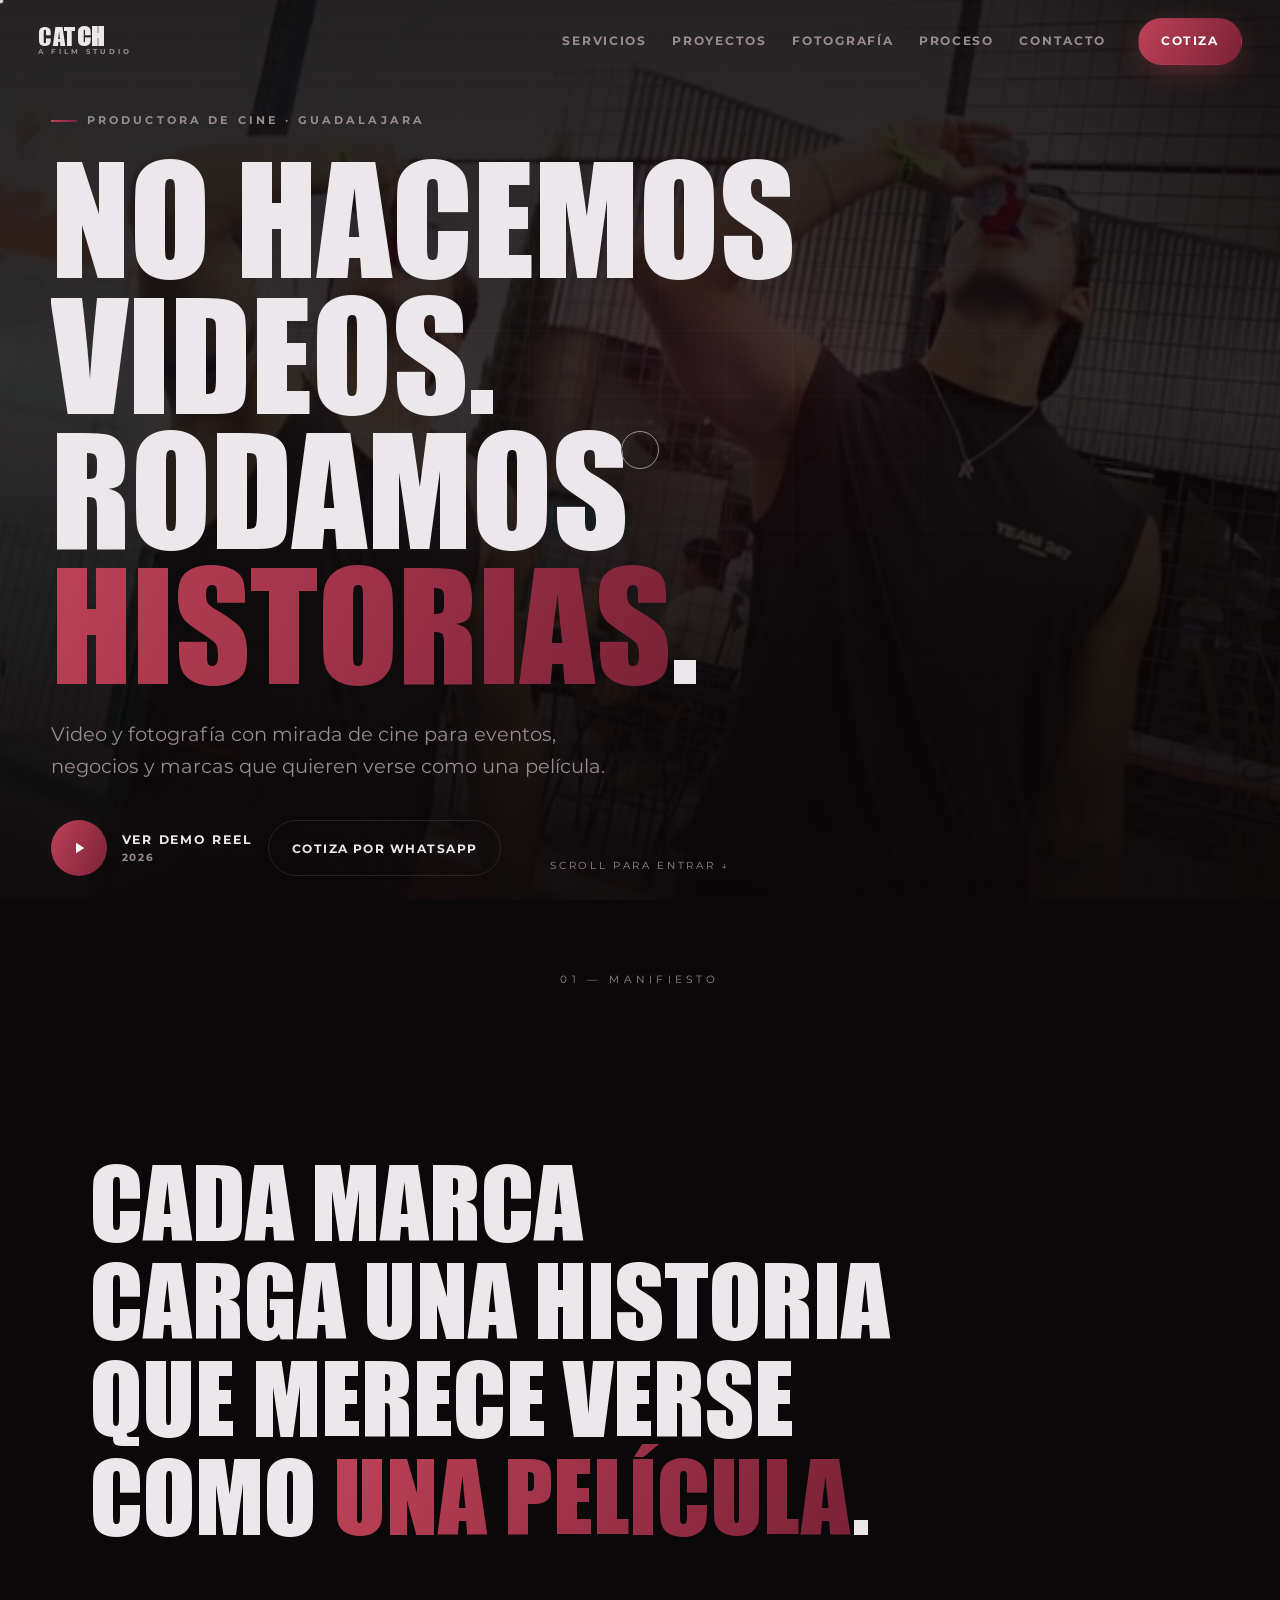
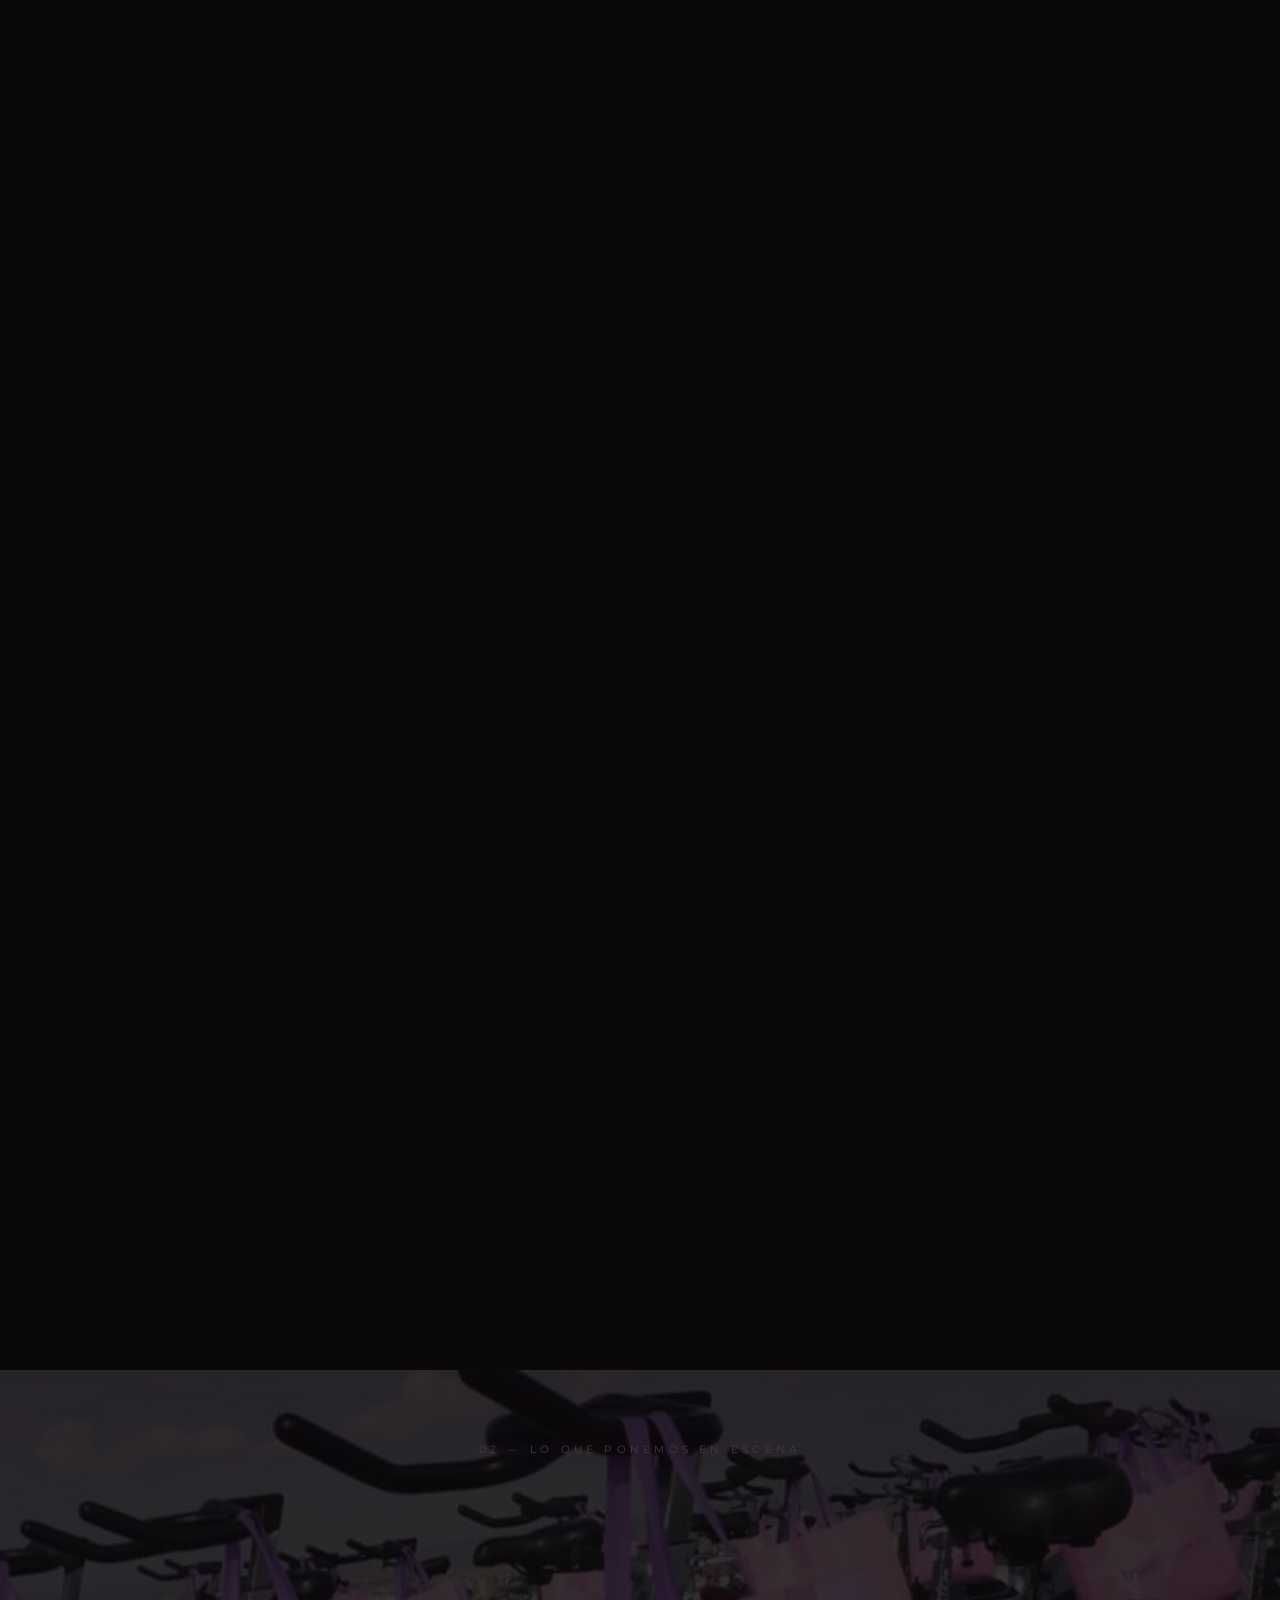
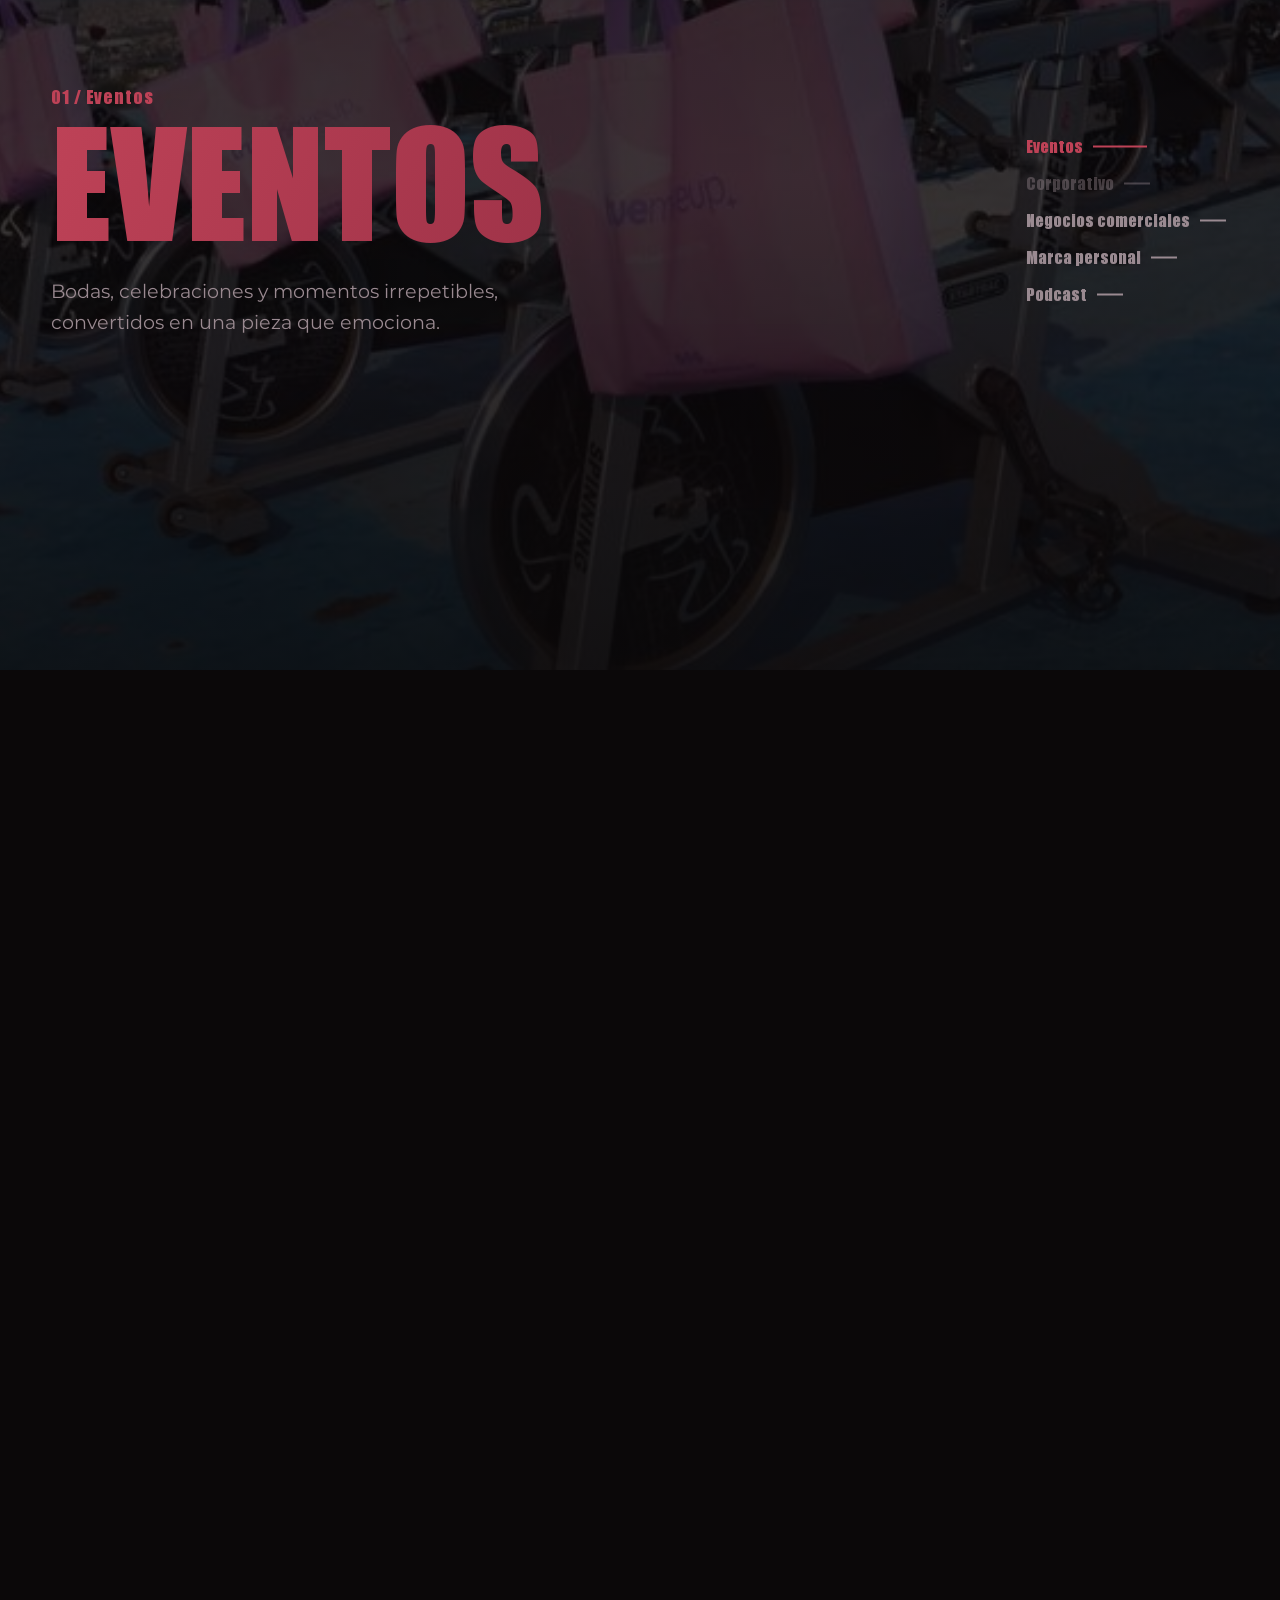
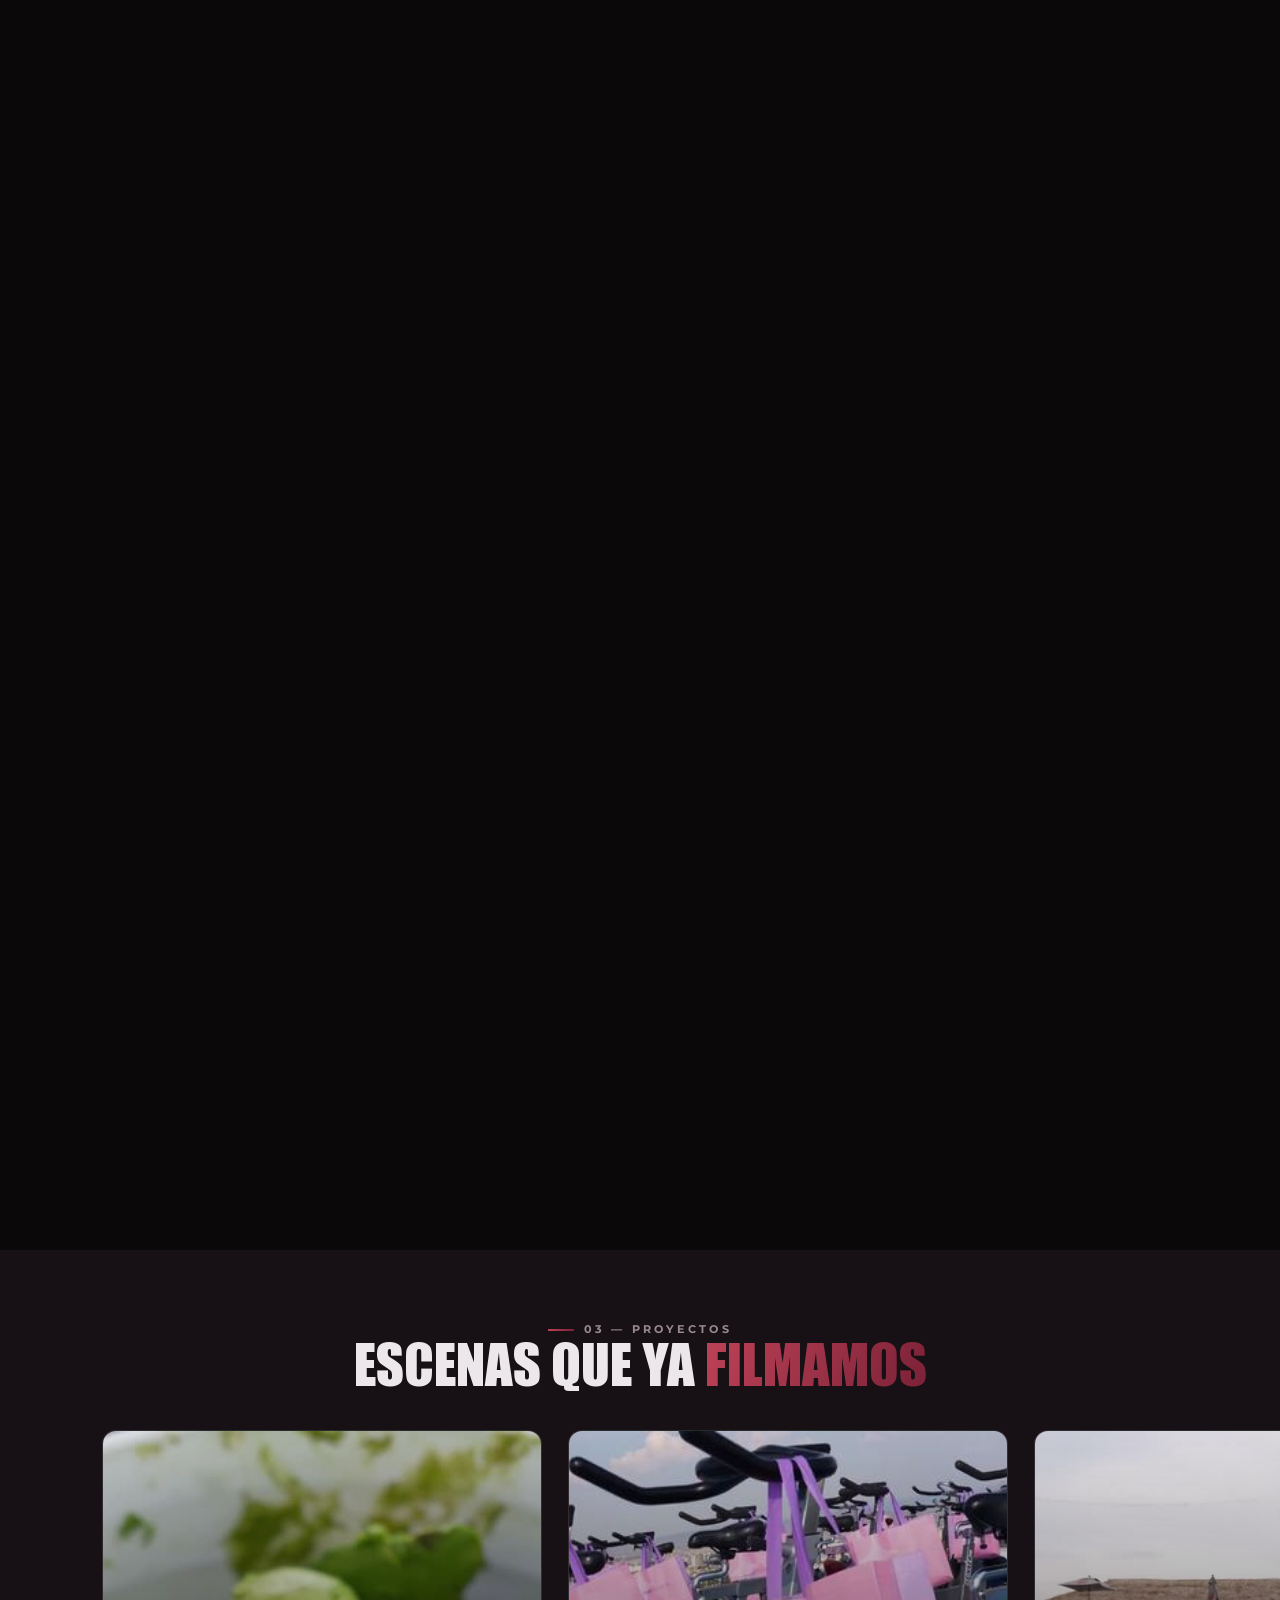
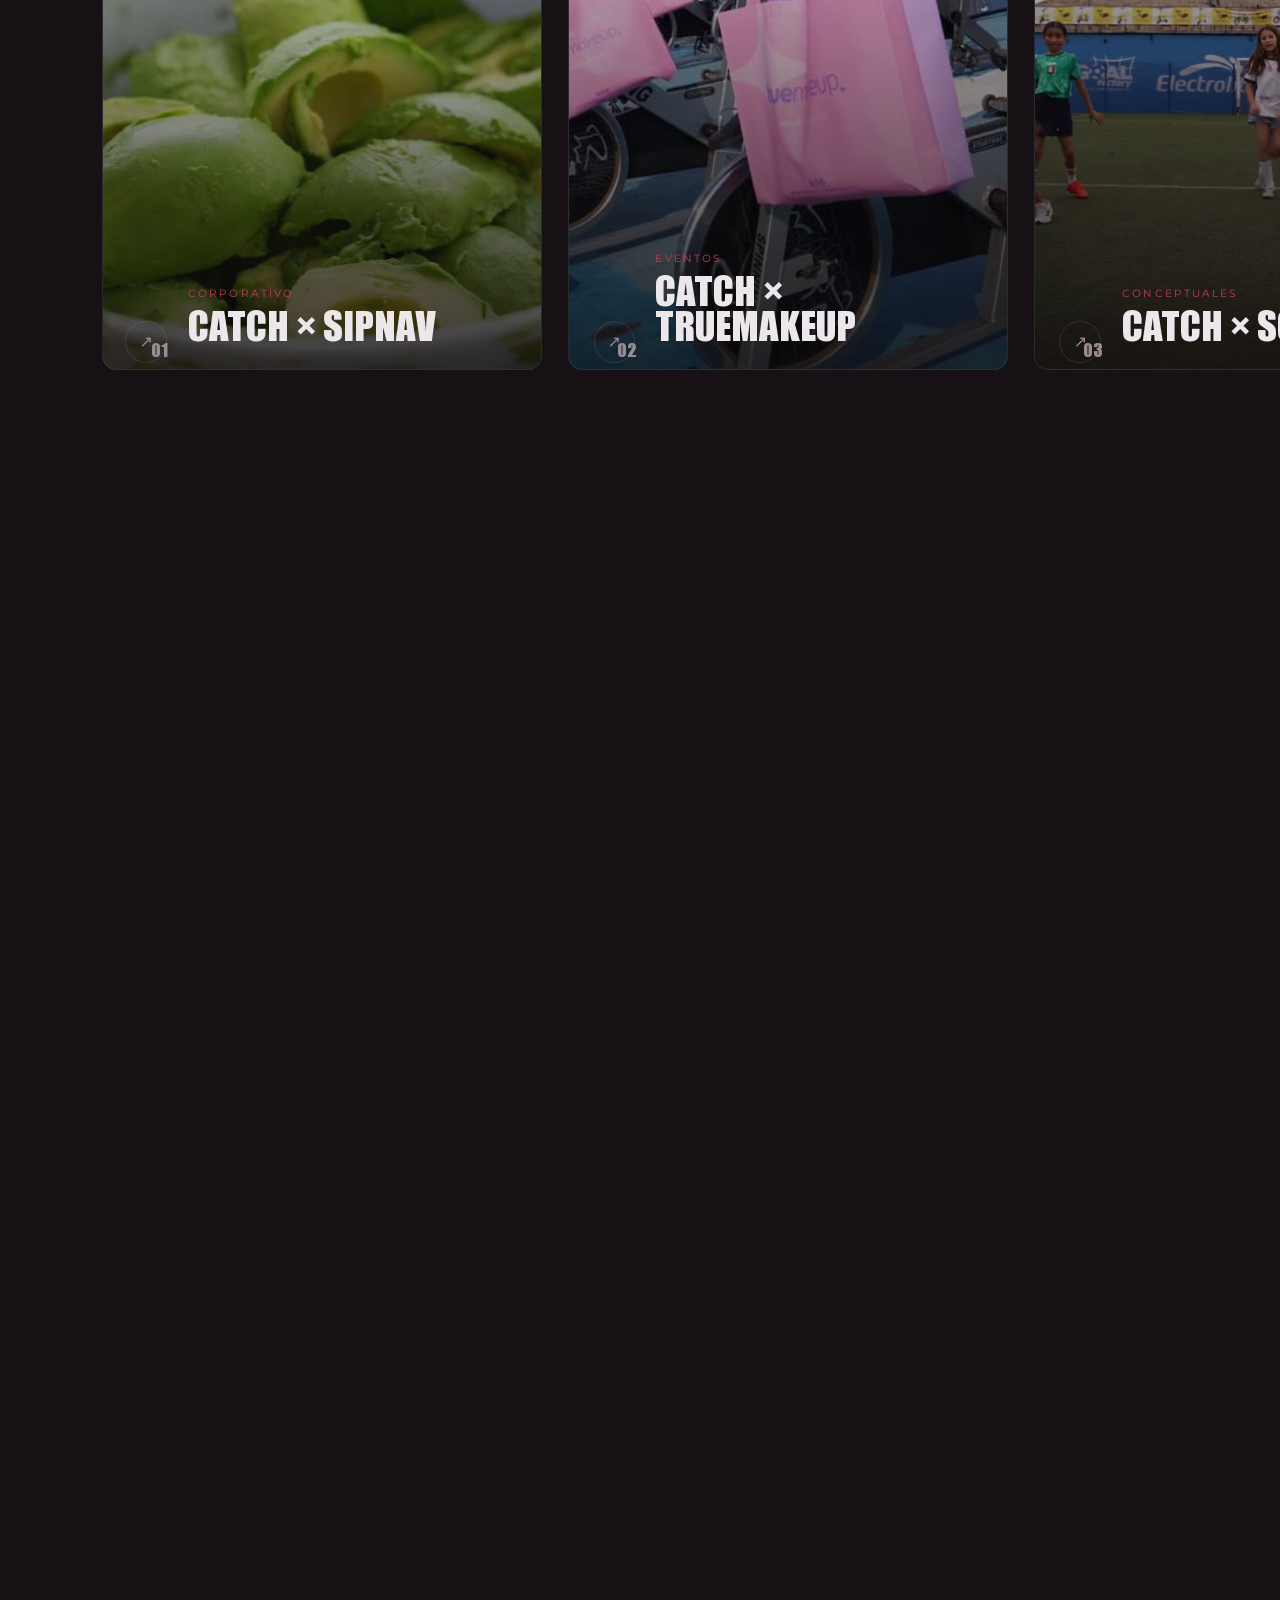
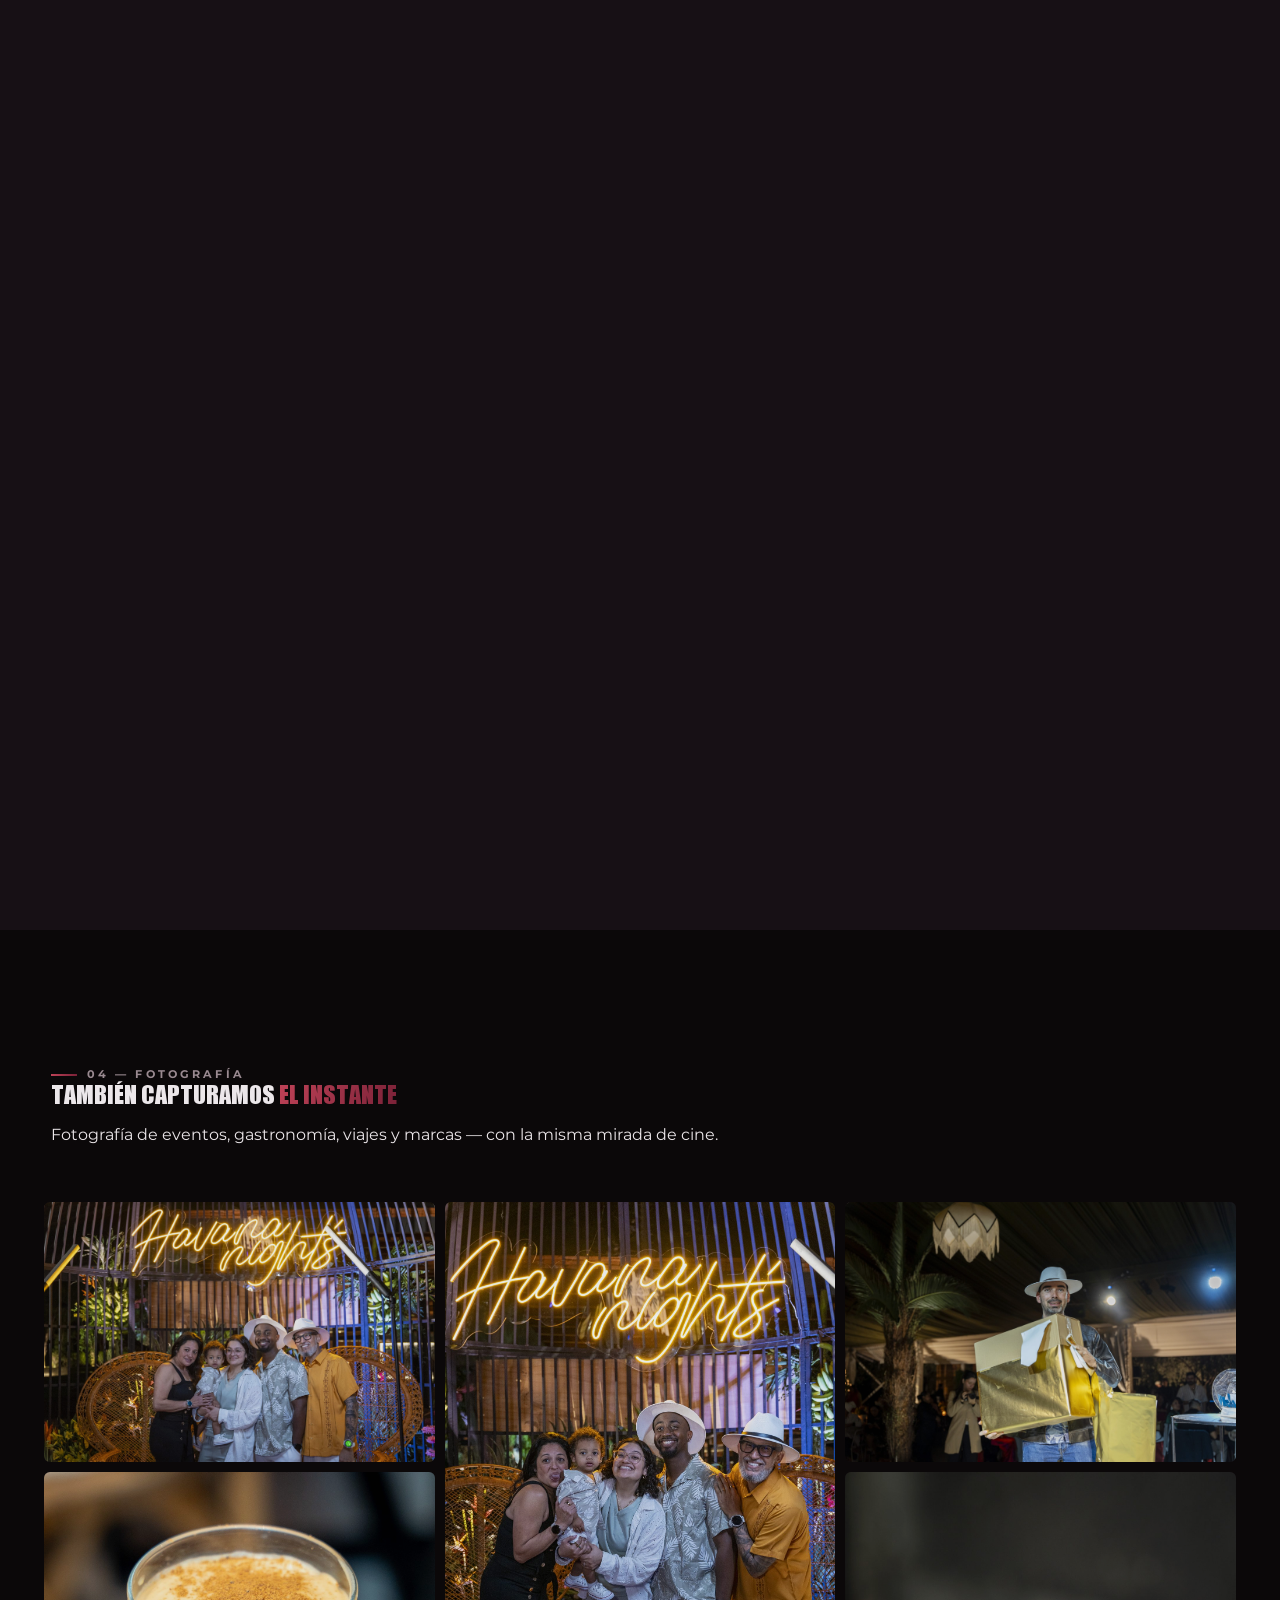
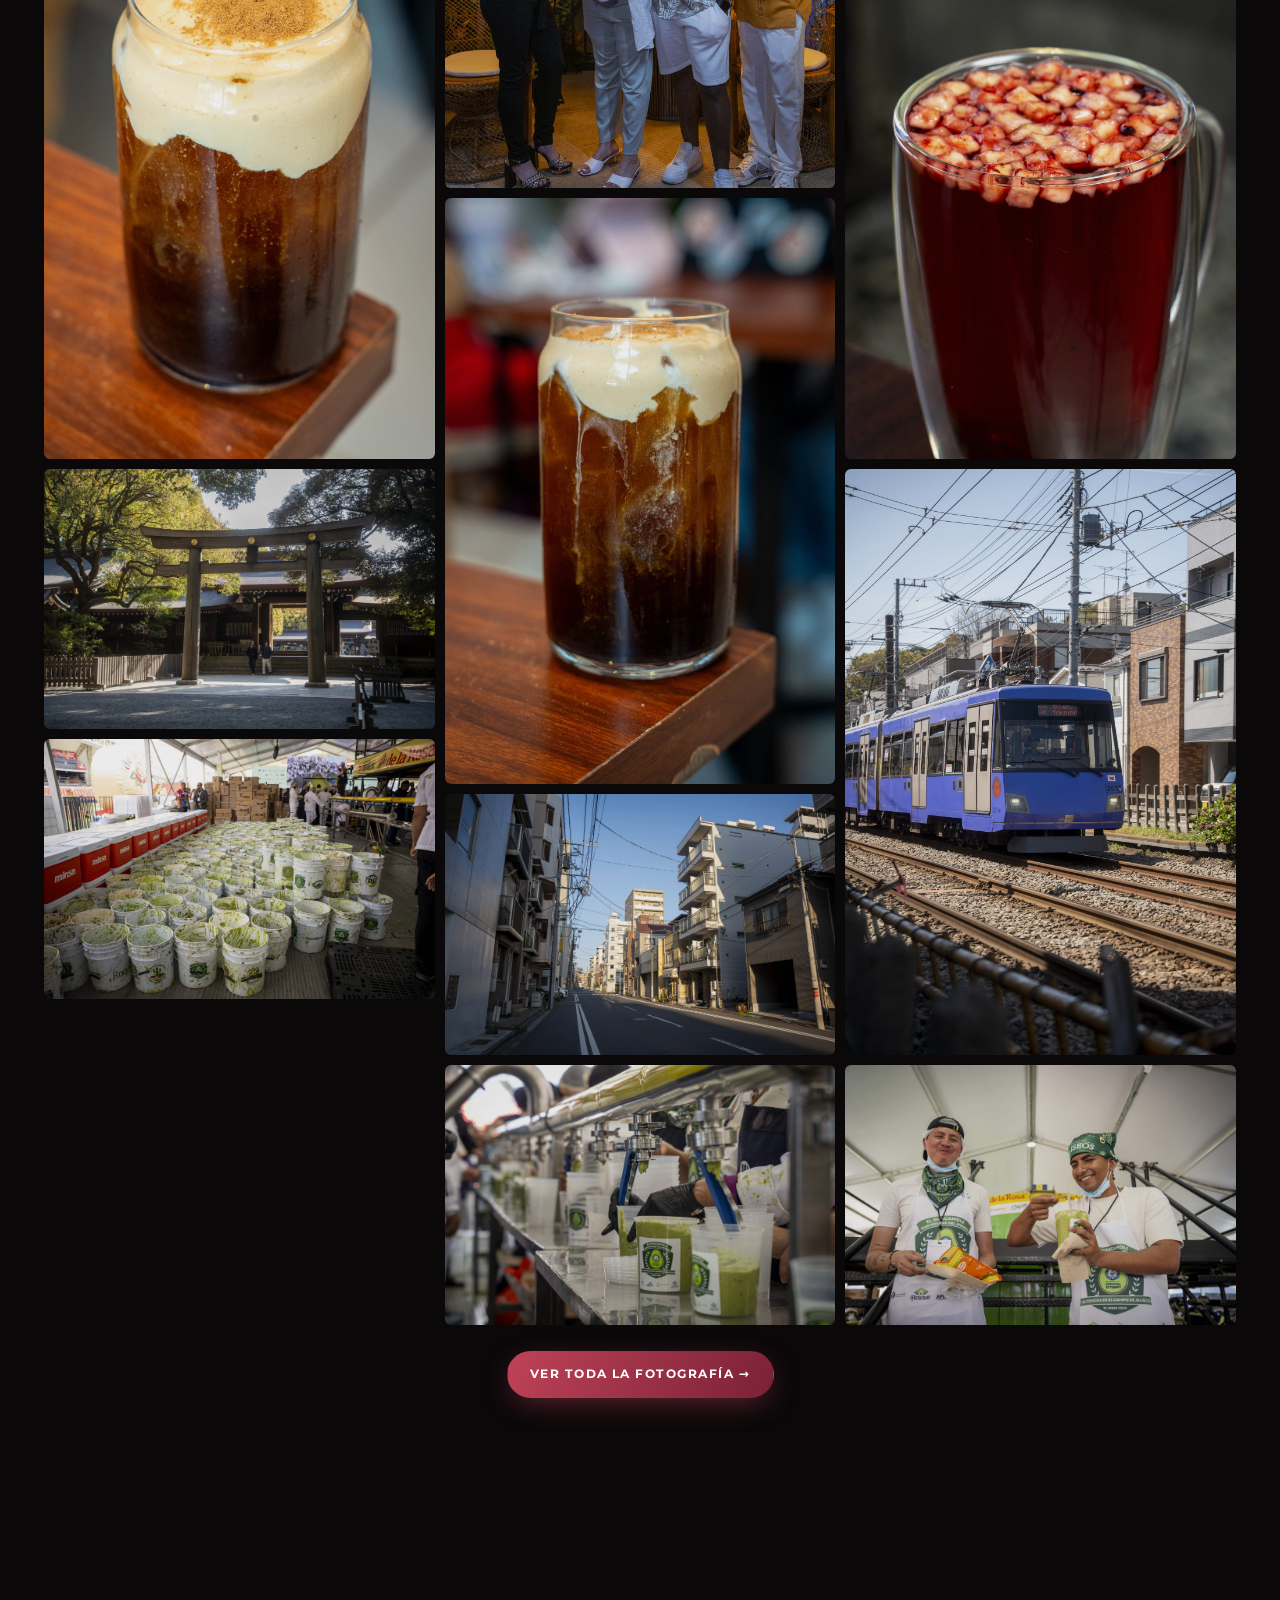
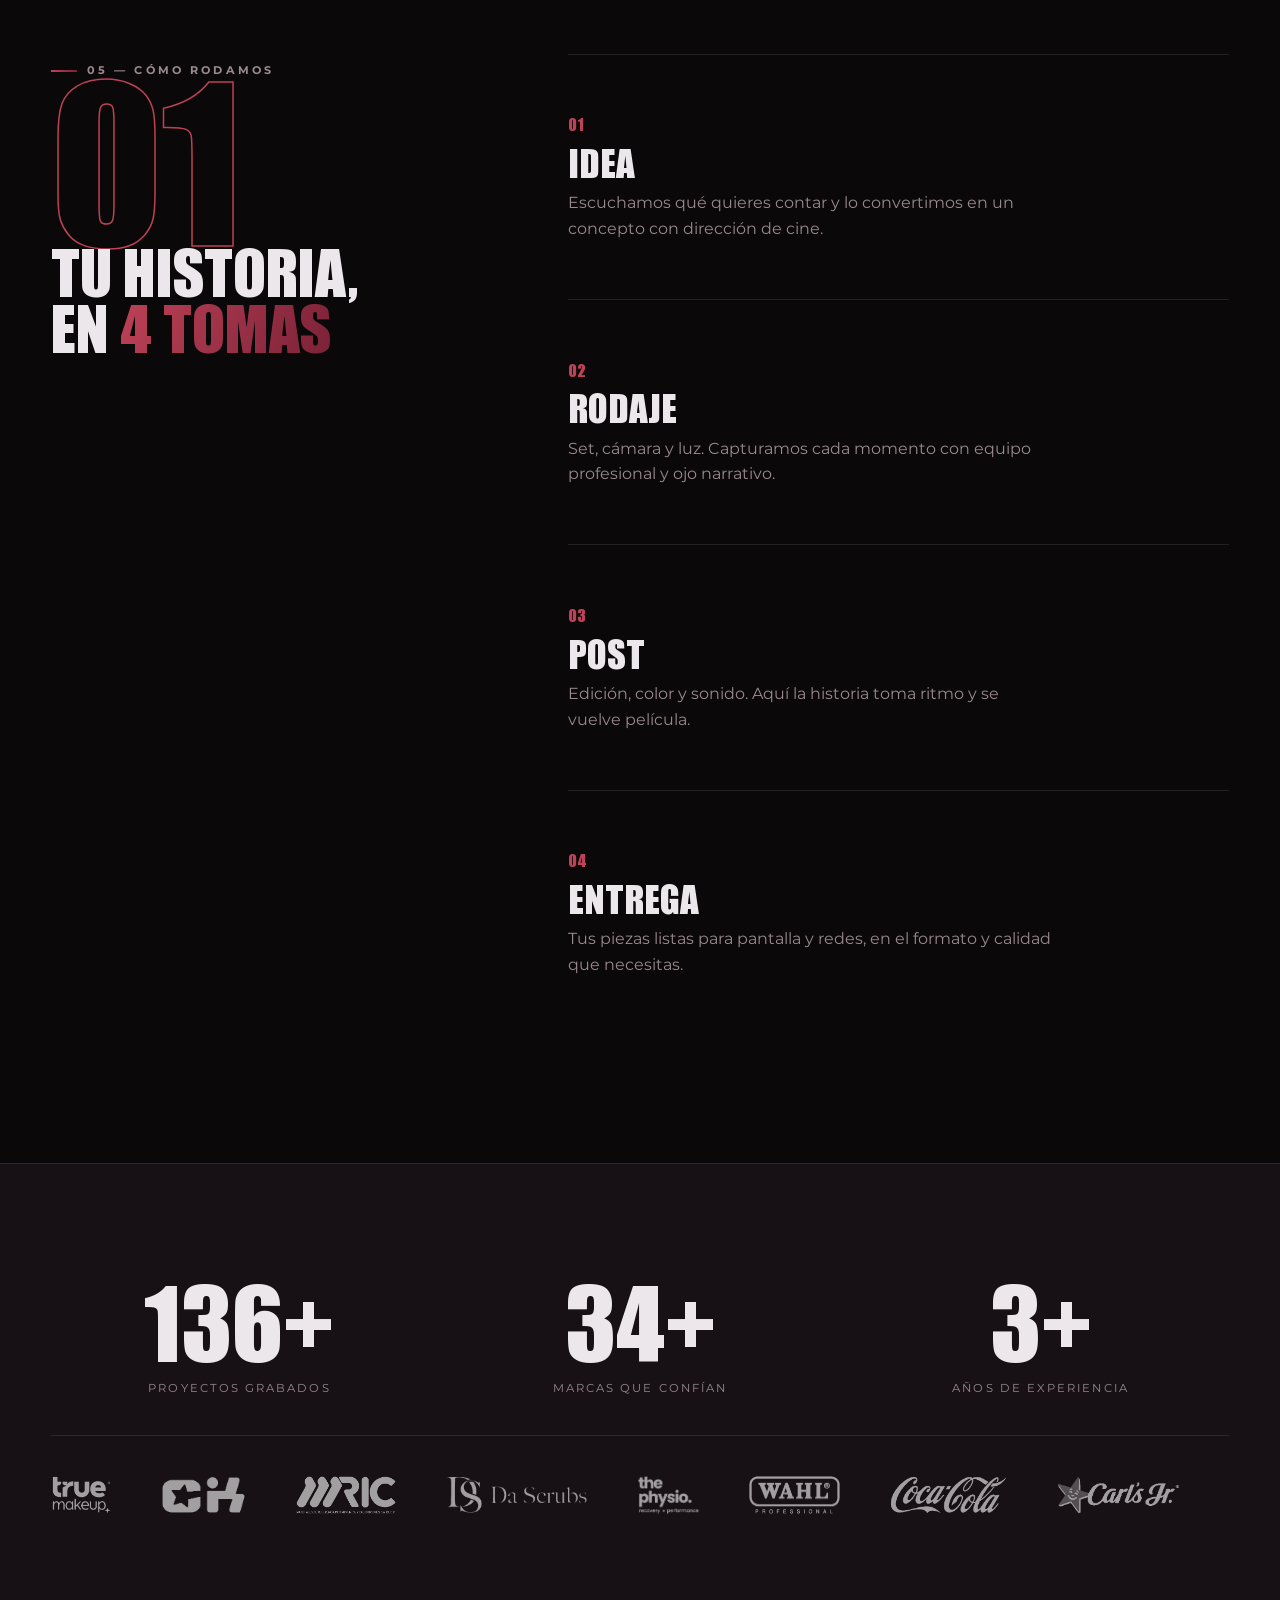
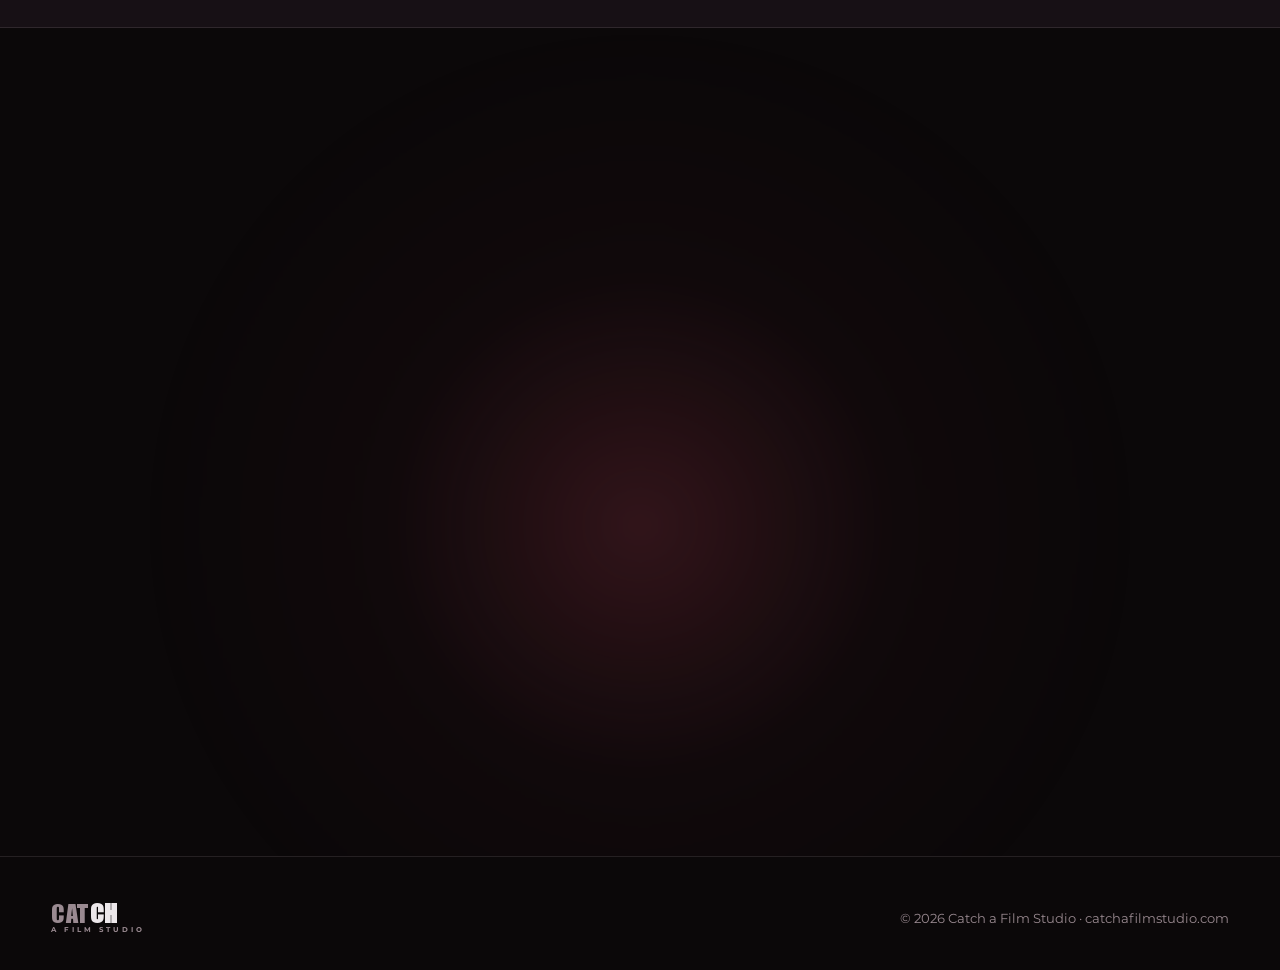
==== commit faeecbf9: "web: menu de celular y arreglo de la seccion "Como rodamos" en movil - Menu hamburguesa (<=820px): p" ====
--- a/index.html
+++ b/index.html
@@ -92,6 +92,26 @@
 .nav-r{display:flex;align-items:center;gap:clamp(1rem,3vw,2rem)}
 @media(max-width:820px){.nav-links{display:none}}
 
+/* menú de celular */
+.burger{display:none;width:44px;height:44px;flex-direction:column;align-items:center;justify-content:center;gap:5px;padding:0;border:1px solid var(--line);border-radius:50%;background:rgba(23,16,21,.55);cursor:pointer;-webkit-tap-highlight-color:transparent}
+.burger span{display:block;width:17px;height:2px;border-radius:2px;background:var(--text);transition:transform .32s cubic-bezier(.16,1,.3,1),opacity .2s}
+.burger.open{border-color:var(--accent)}
+.burger.open span:nth-child(1){transform:translateY(7px) rotate(45deg)}
+.burger.open span:nth-child(2){opacity:0}
+.burger.open span:nth-child(3){transform:translateY(-7px) rotate(-45deg)}
+.mnav{position:fixed;inset:0;z-index:95;display:flex;align-items:center;justify-content:center;padding:5.5rem 1.5rem 2rem;background:rgba(11,8,9,.97);-webkit-backdrop-filter:blur(10px);backdrop-filter:blur(10px);opacity:0;visibility:hidden;transition:opacity .35s,visibility 0s .35s}
+.mnav.open{opacity:1;visibility:visible;transition:opacity .35s,visibility 0s}
+.mnav-in{display:flex;flex-direction:column;align-items:center;gap:1.5rem;text-align:center;width:100%}
+.mnav-in a:not(.btn){font-family:var(--display);text-transform:uppercase;font-size:clamp(2.1rem,11vw,3.2rem);line-height:.95;color:var(--text);transform:translateY(14px);opacity:0;transition:transform .5s cubic-bezier(.16,1,.3,1),opacity .4s,color .2s}
+.mnav.open .mnav-in a:not(.btn){transform:none;opacity:1}
+.mnav.open .mnav-in a:nth-child(2){transition-delay:.05s}.mnav.open .mnav-in a:nth-child(3){transition-delay:.1s}
+.mnav.open .mnav-in a:nth-child(4){transition-delay:.15s}.mnav.open .mnav-in a:nth-child(5){transition-delay:.2s}
+.mnav-in a:not(.btn):active{color:var(--accent)}
+.mnav-in .btn{margin-top:.8rem}
+@media(max-width:820px){.burger{display:flex}}
+@media(min-width:821px){.mnav{display:none}}
+@media(max-width:400px){.nav-r .btn-accent{padding:.75rem 1.05rem;font-size:.7rem}}
+
 /* intro / hero */
 .intro{position:relative;min-height:100svh;display:flex;align-items:center;overflow:hidden;padding-top:5rem}
 .intro-glow{position:absolute;z-index:0;width:min(85vw,960px);aspect-ratio:1;left:56%;top:42%;transform:translate(-50%,-50%);background:var(--glow);filter:blur(6px);animation:float 15s ease-in-out infinite;pointer-events:none}
@@ -170,6 +190,8 @@
 .step .n{font-family:var(--display);color:var(--accent);font-size:1rem}
 .step h3{font-size:clamp(1.5rem,3vw,2.3rem);margin:.5rem 0 .6rem}
 .step p{color:var(--muted);max-width:44ch;margin:0}
+/* en una sola columna el título no puede quedarse pegado: se encimaría con los pasos */
+@media(max-width:820px){.proc-sticky{position:static}.proc-sticky .big-num{display:none}.proc-sticky h2{margin-bottom:.4rem}}
 
 /* ---- confianza / counters ---- */
 .trust{padding:clamp(4rem,9vw,7rem) 0;background:var(--bg2);border-block:1px solid var(--line)}
@@ -305,8 +327,15 @@
       <a href="#svc">Servicios</a><a href="#portafolio">Proyectos</a><a href="#fotografia">Fotografía</a><a href="#proc">Proceso</a><a href="#cierre">Contacto</a>
     </div>
     <a class="btn btn-accent" data-magnetic data-cursor href="https://wa.me/message/MRQD3GPUILESJ1" target="_blank" rel="noopener">Cotiza</a>
+    <button class="burger" id="burger" type="button" aria-label="Abrir menú" aria-expanded="false" aria-controls="mnav"><span></span><span></span><span></span></button>
   </div>
 </nav>
+<div class="mnav" id="mnav" aria-hidden="true">
+  <div class="mnav-in" role="navigation" aria-label="Menú">
+    <a href="#svc">Servicios</a><a href="#portafolio">Proyectos</a><a href="#fotografia">Fotografía</a><a href="#proc">Proceso</a><a href="#cierre">Contacto</a>
+    <a class="btn btn-accent" href="https://wa.me/message/MRQD3GPUILESJ1" target="_blank" rel="noopener">Cotiza por WhatsApp</a>
+  </div>
+</div>
 
 <main>
 <!-- INTRO -->
@@ -642,6 +671,22 @@
   }
   fetch('/fotos-config.json',{cache:'no-store'}).then(function(r){return r.ok?r.json():{};}).catch(function(){return {};}).then(buildPhotos);
 
+  // ---- menú de celular ----
+  var burger=document.getElementById('burger'), mnav=document.getElementById('mnav');
+  if(burger&&mnav){
+    var abrirMenu=function(abrir){
+      burger.classList.toggle('open',abrir); mnav.classList.toggle('open',abrir);
+      burger.setAttribute('aria-expanded',abrir?'true':'false');
+      burger.setAttribute('aria-label',abrir?'Cerrar menú':'Abrir menú');
+      mnav.setAttribute('aria-hidden',abrir?'false':'true');
+      document.documentElement.style.overflow=abrir?'hidden':'';
+    };
+    burger.addEventListener('click',function(){ abrirMenu(!mnav.classList.contains('open')); });
+    mnav.addEventListener('click',function(e){ if(e.target===mnav||e.target.closest('a')) abrirMenu(false); });
+    document.addEventListener('keydown',function(e){ if(e.key==='Escape'&&mnav.classList.contains('open')) abrirMenu(false); });
+    addEventListener('resize',function(){ if(innerWidth>820&&mnav.classList.contains('open')) abrirMenu(false); });
+  }
+
   // ---- smooth anchors (con salida de fotografía) ----
   document.querySelectorAll('a[href^="#"]').forEach(function(a){a.addEventListener('click',function(e){
     var href=a.getAttribute('href'); if(href==='#fotografia'||href==='#portafolio')return;
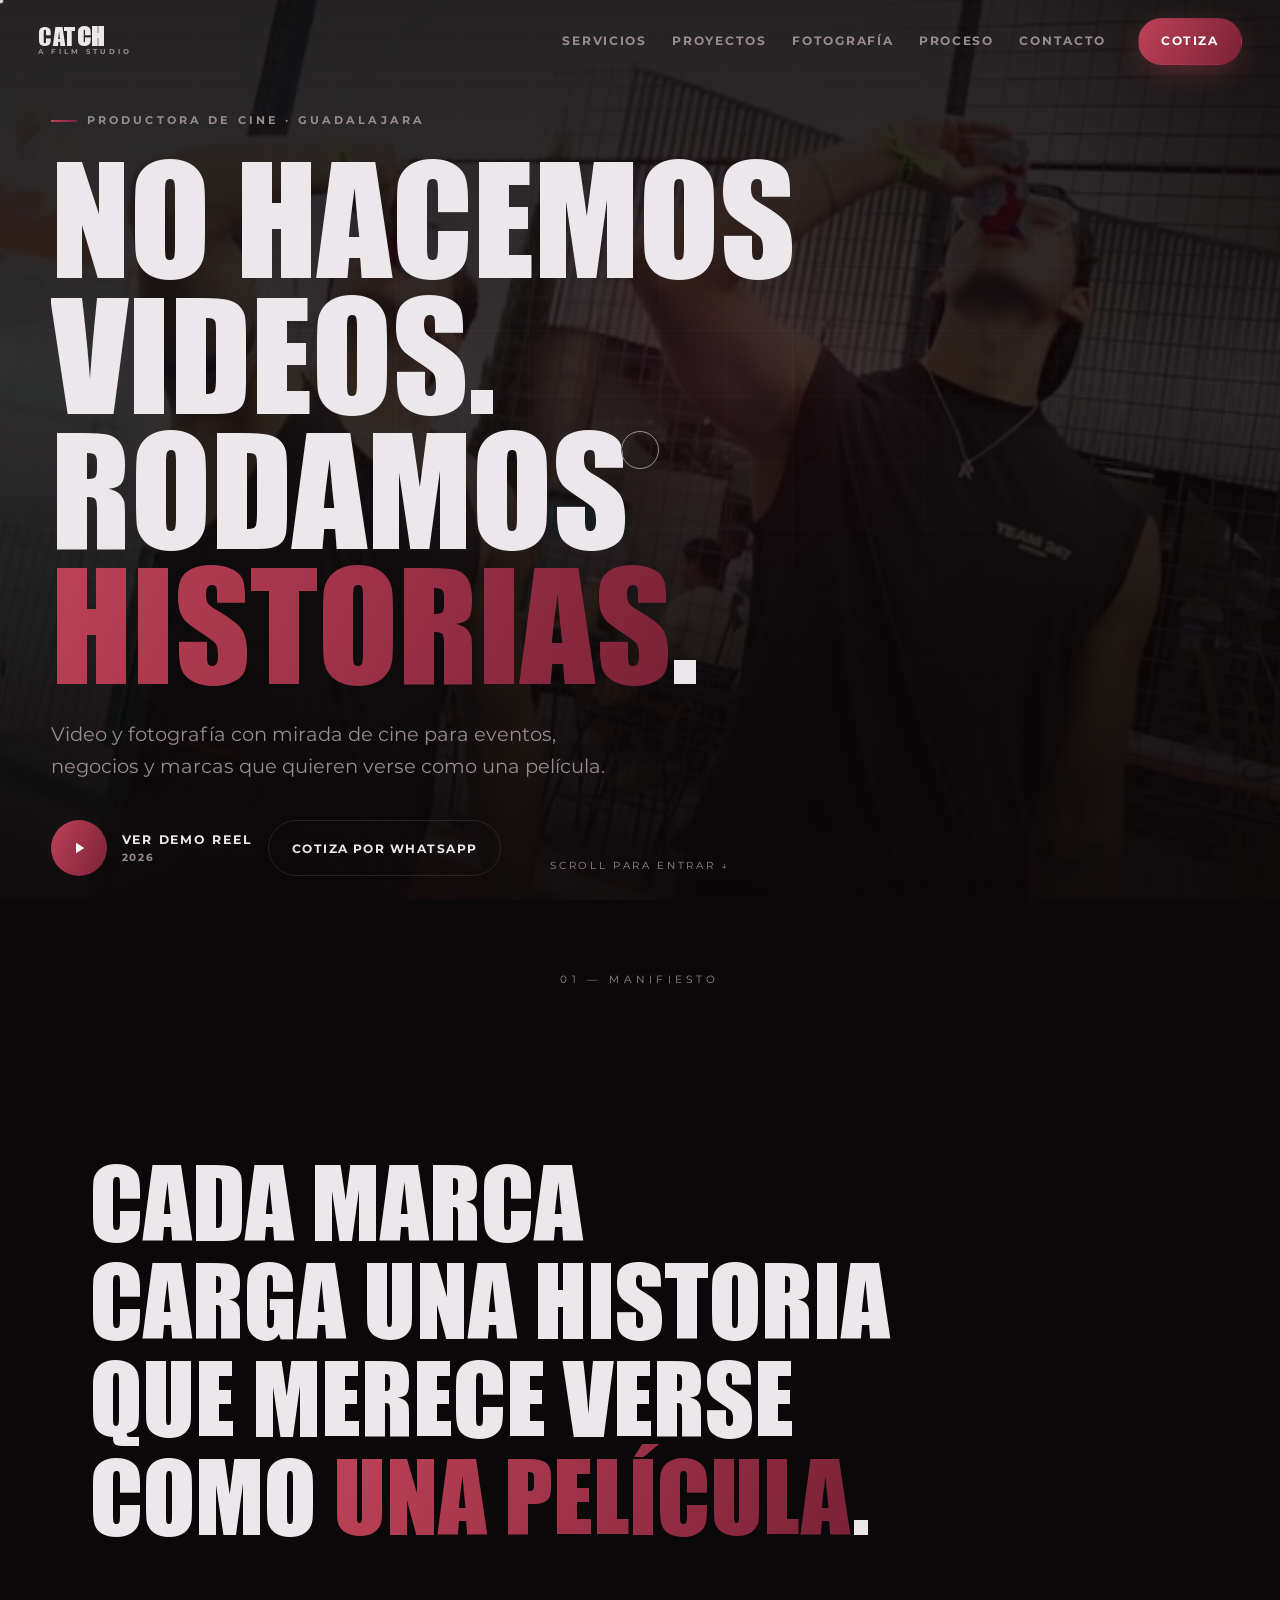
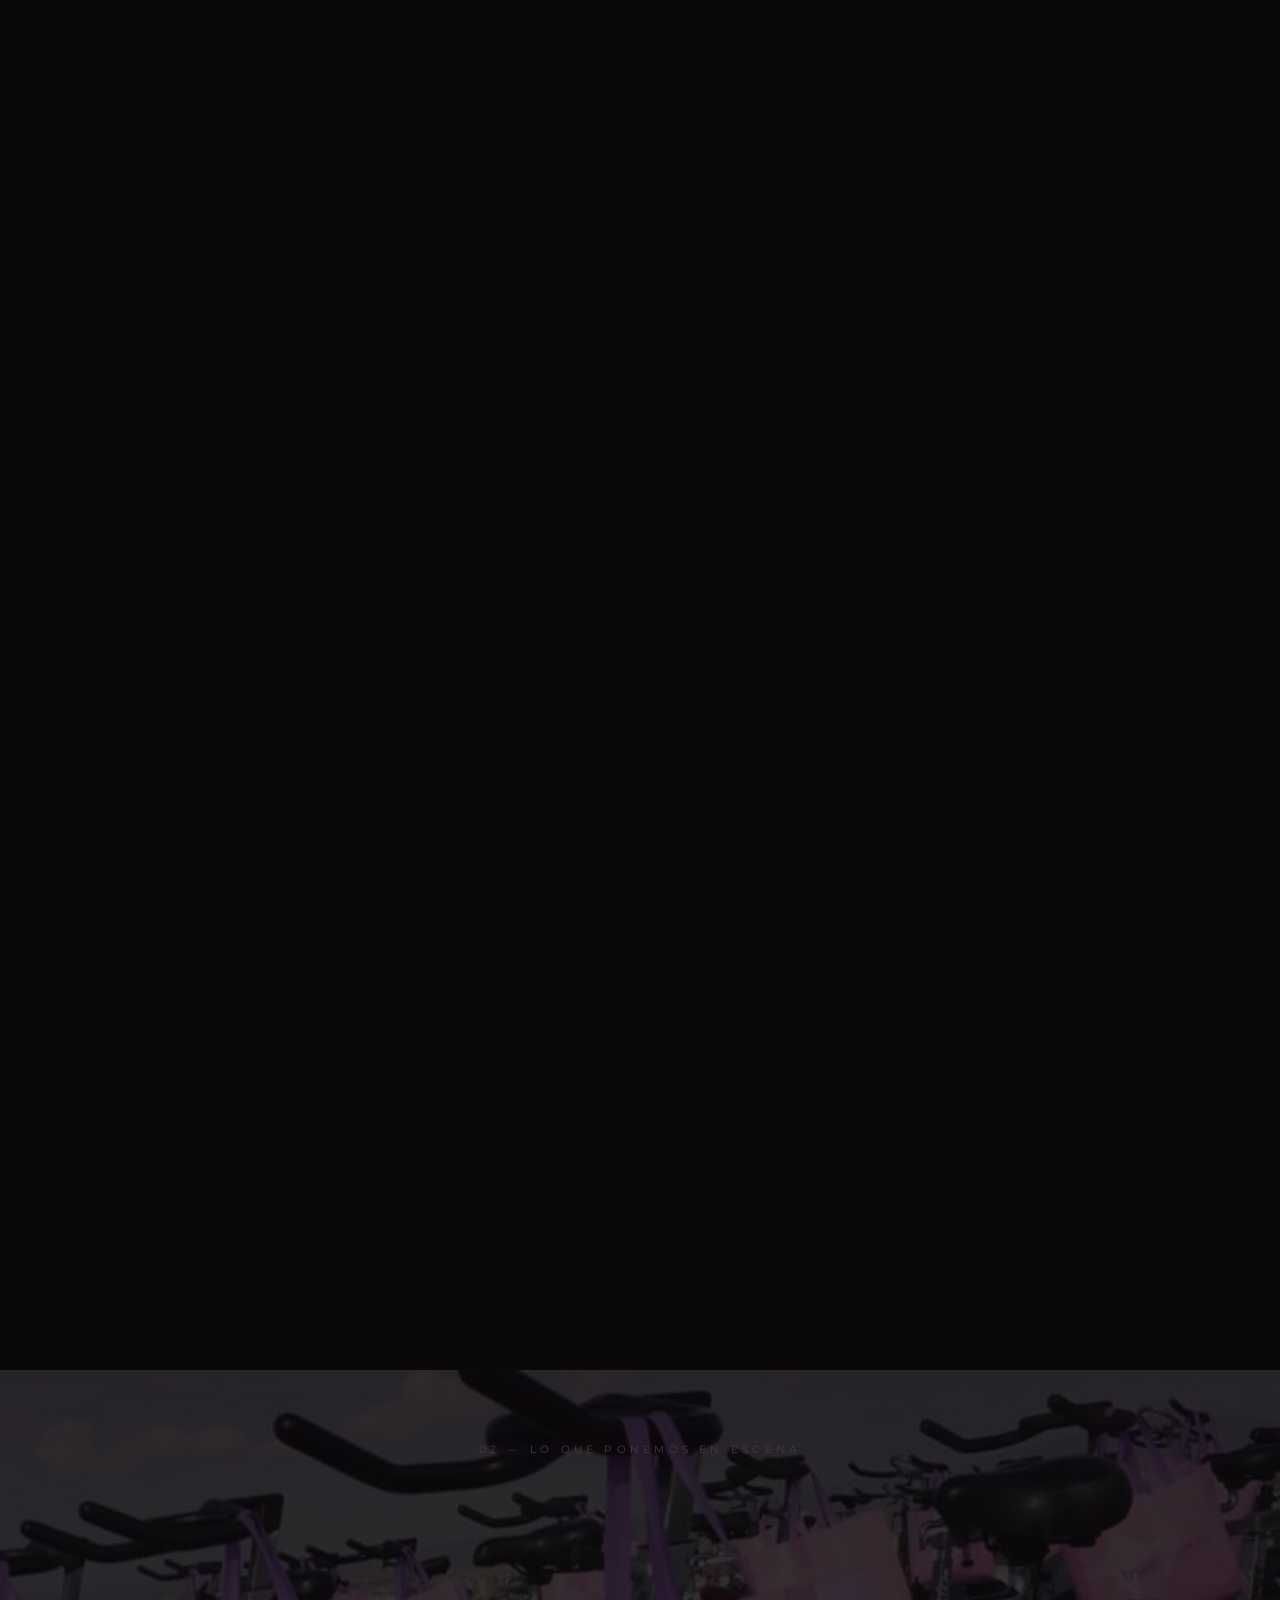
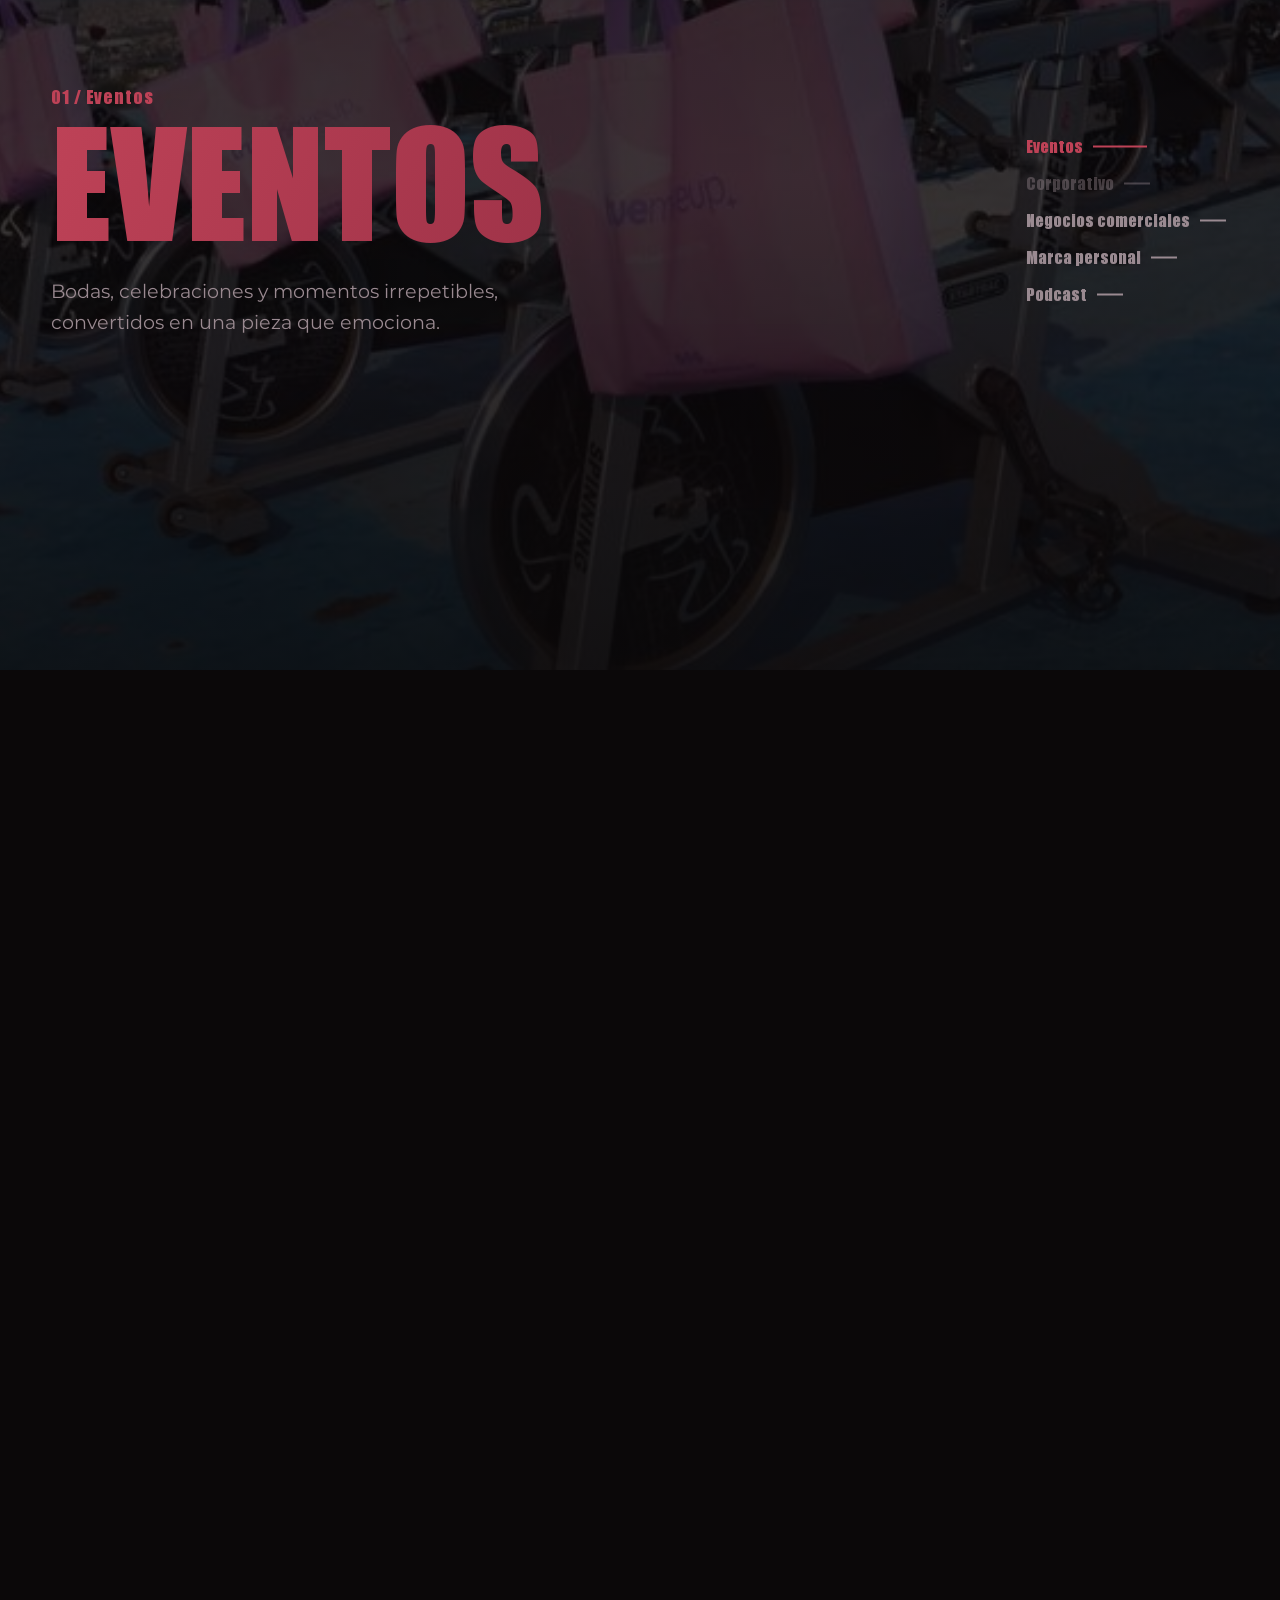
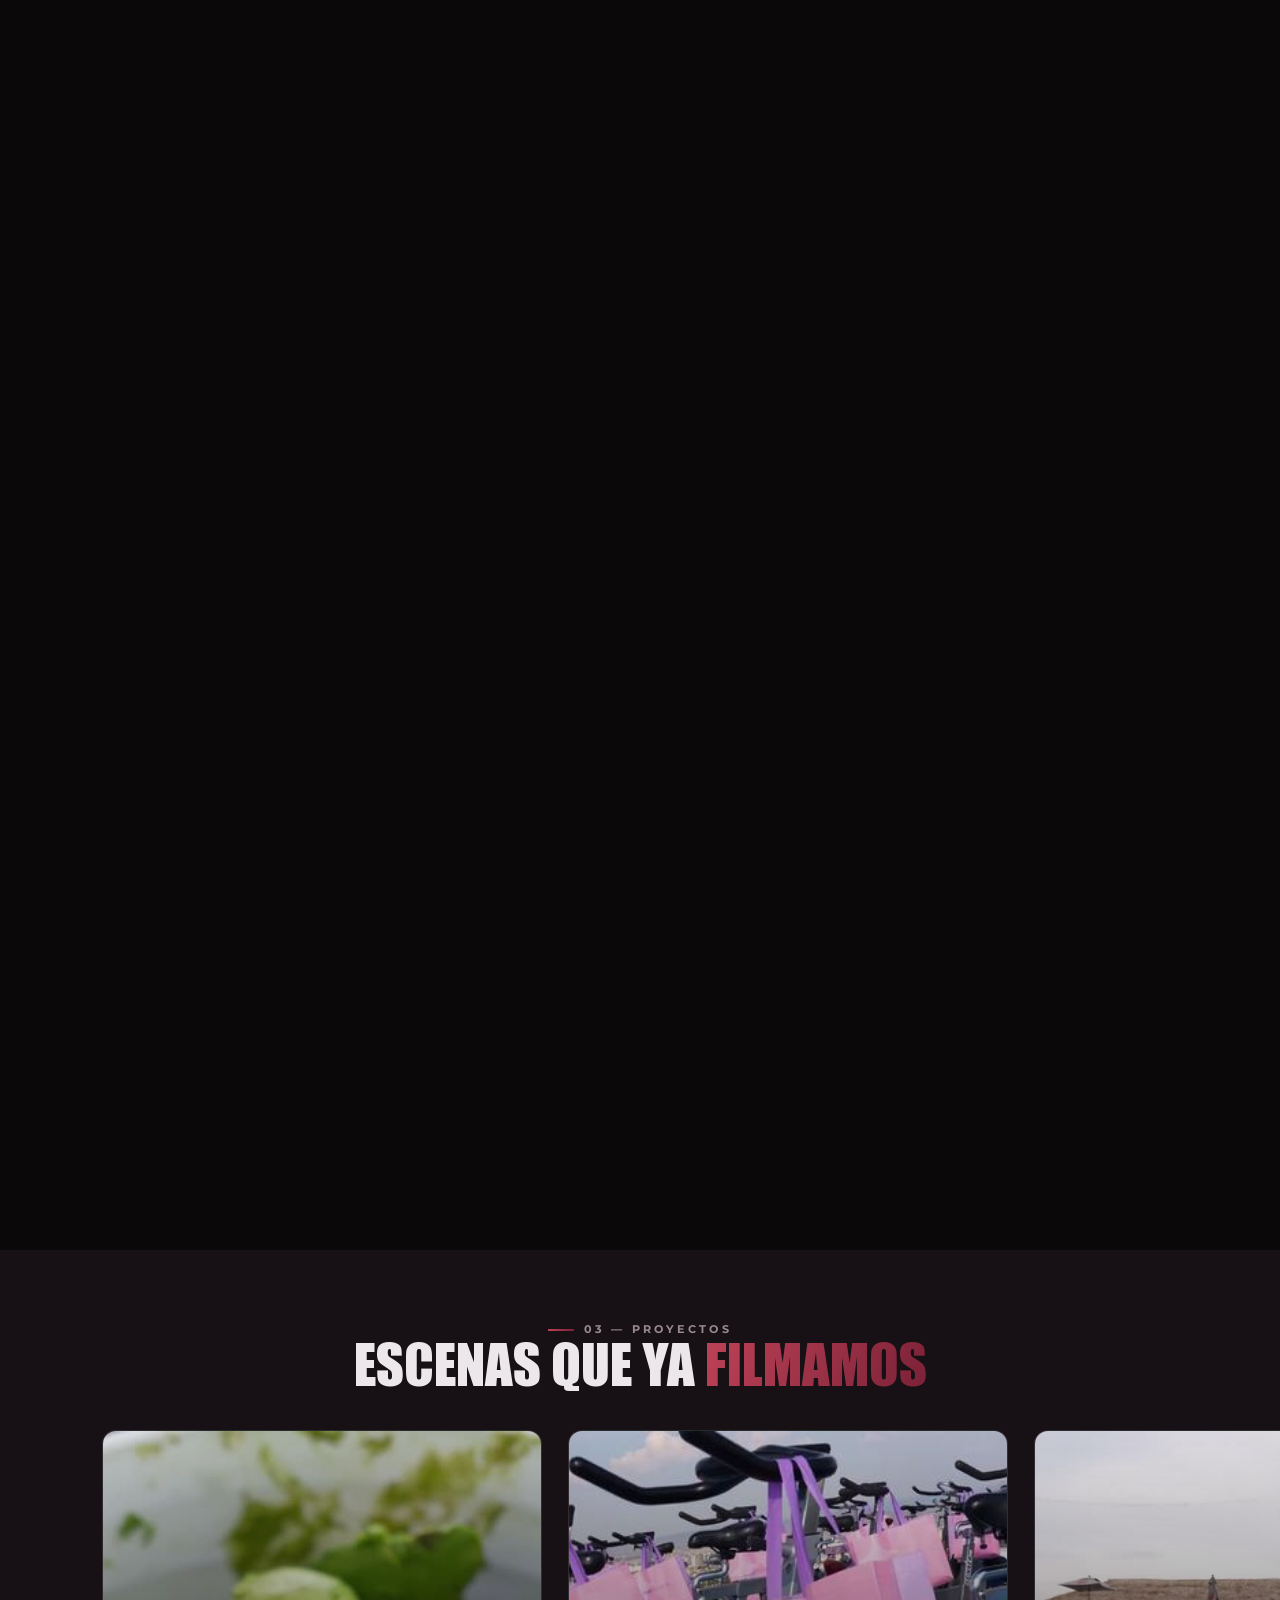
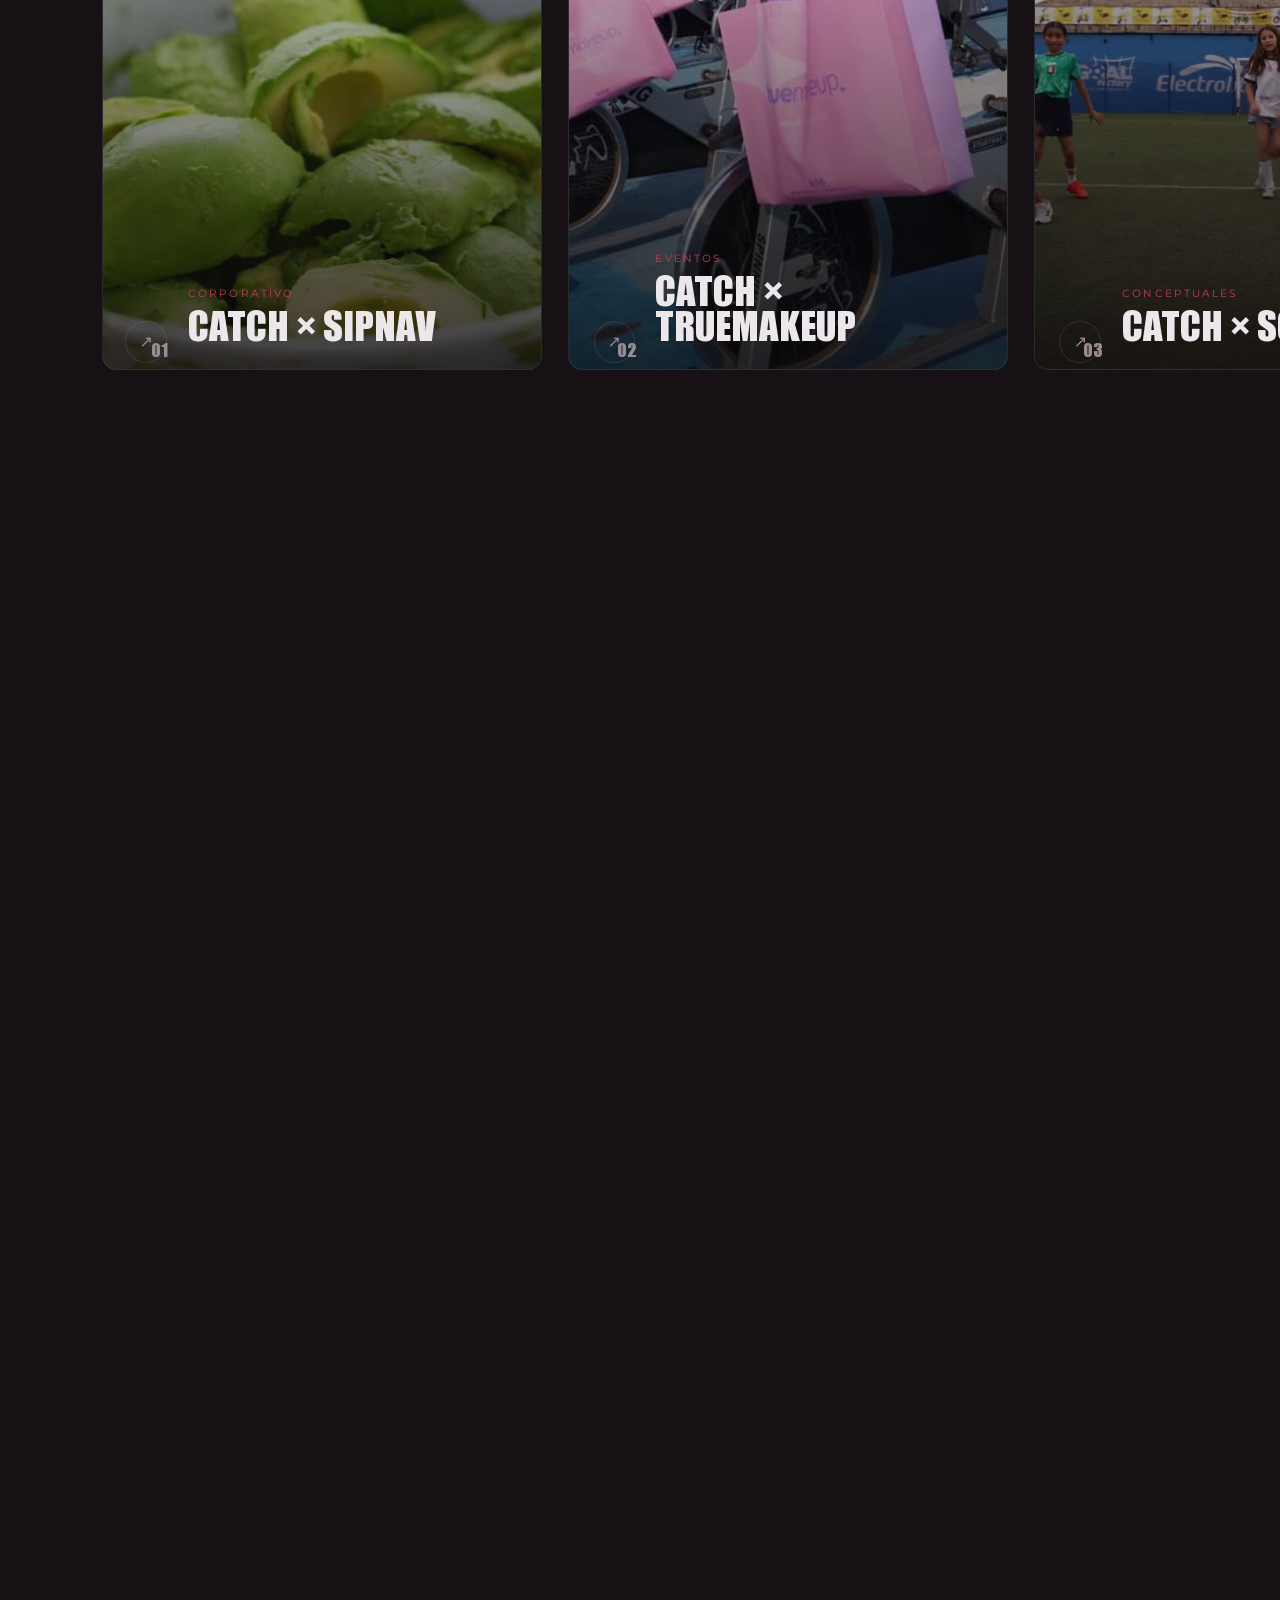
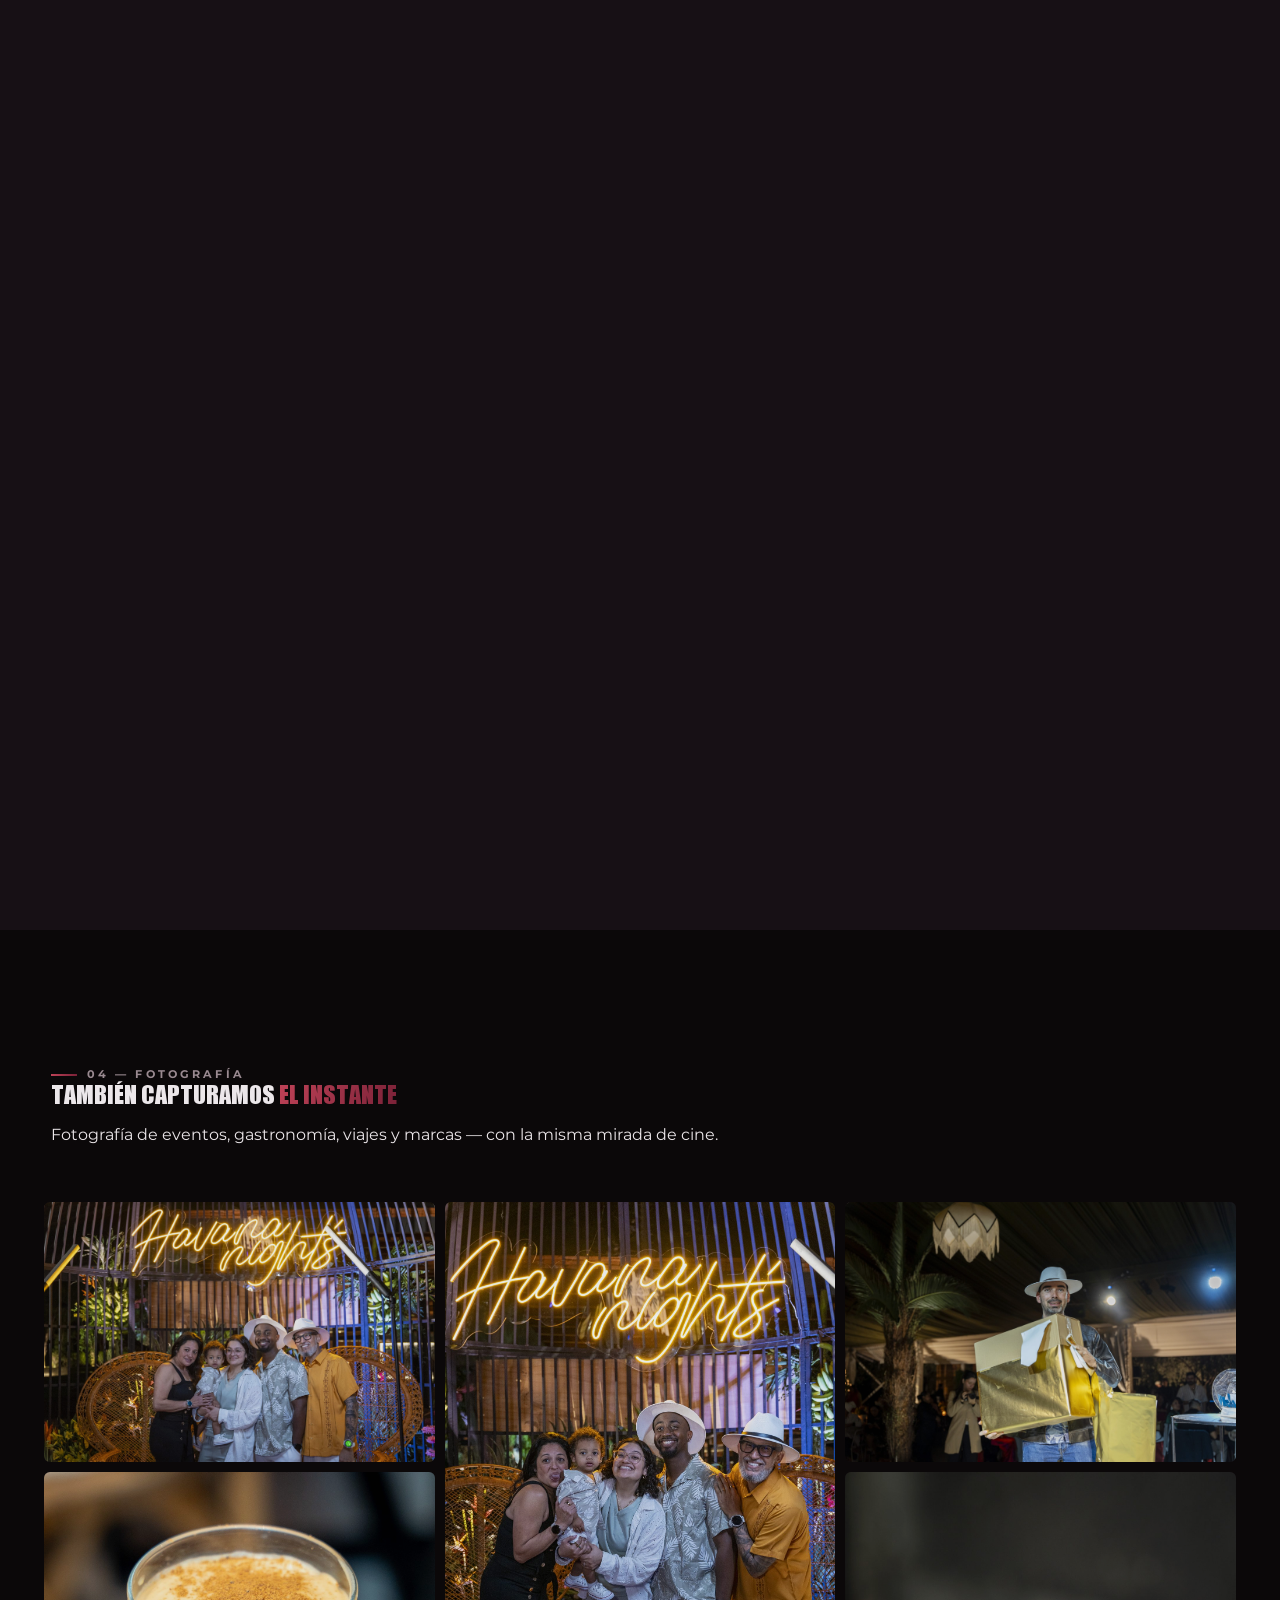
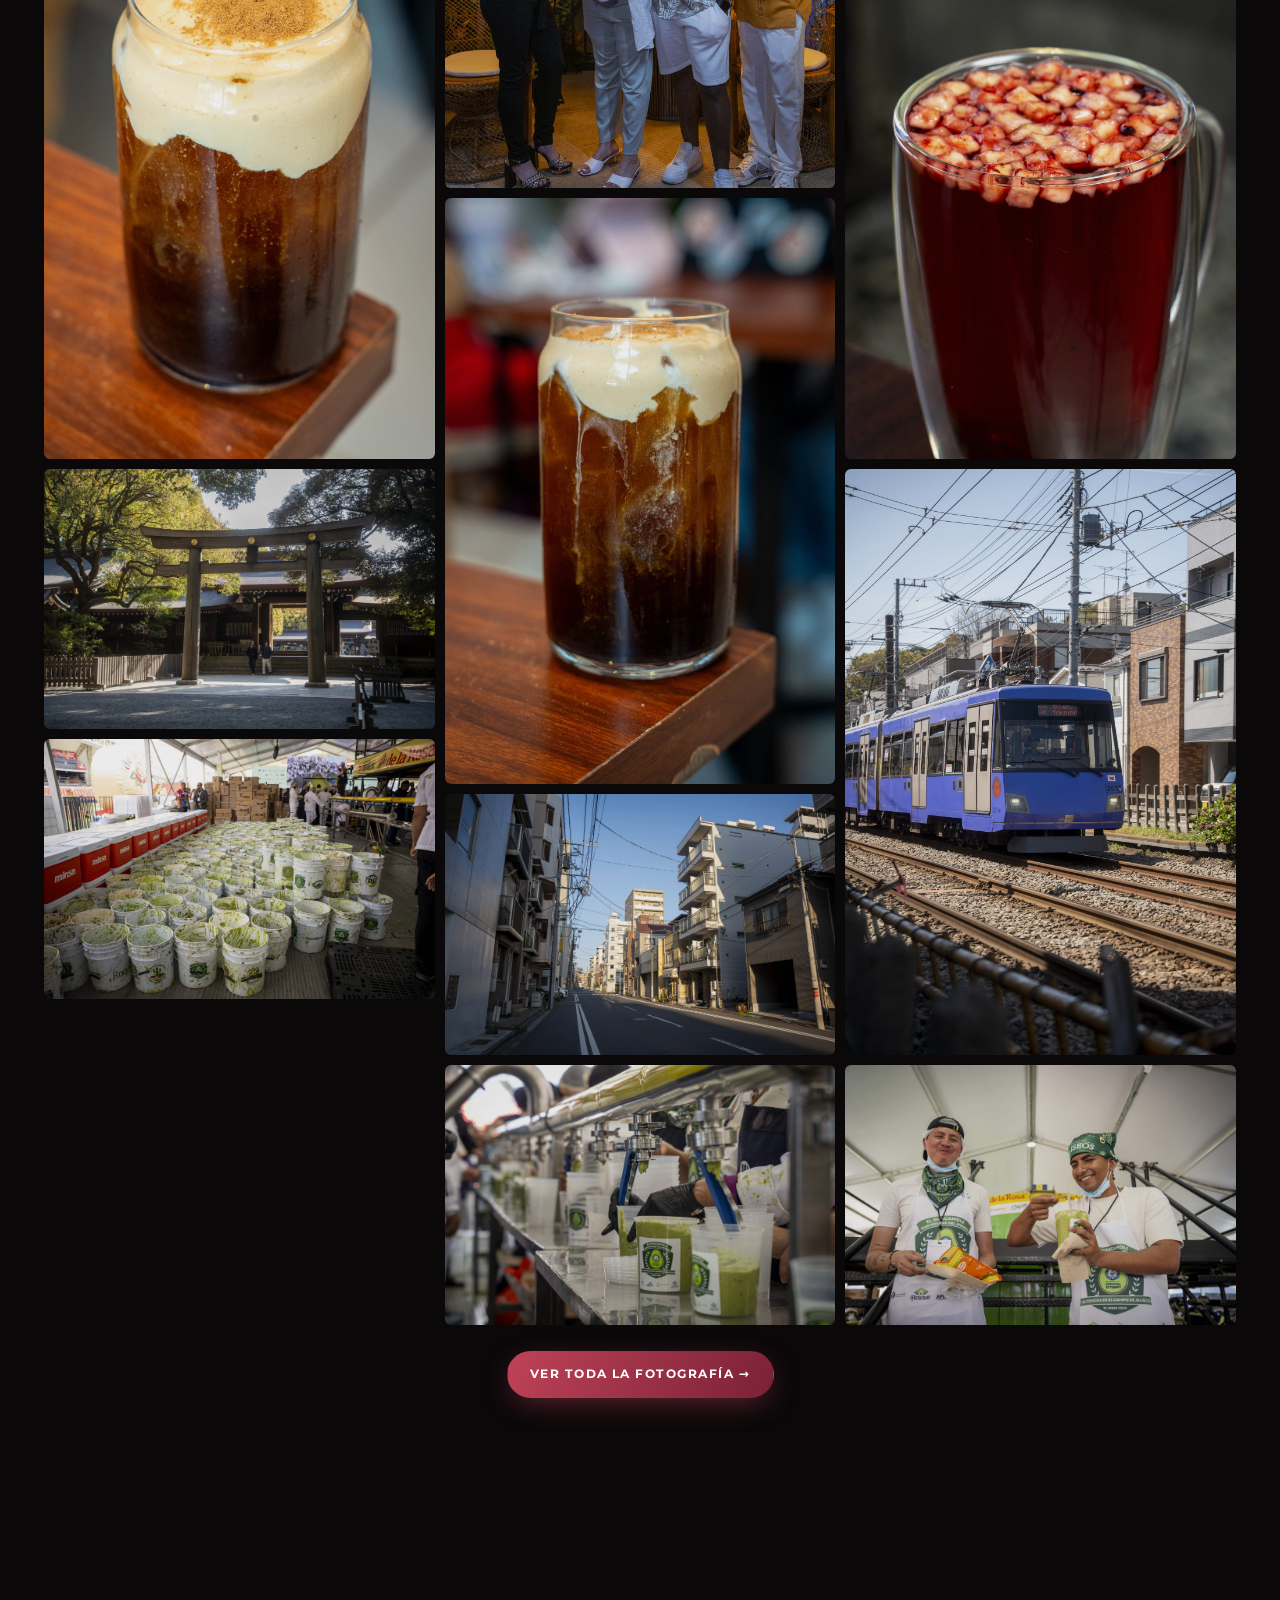
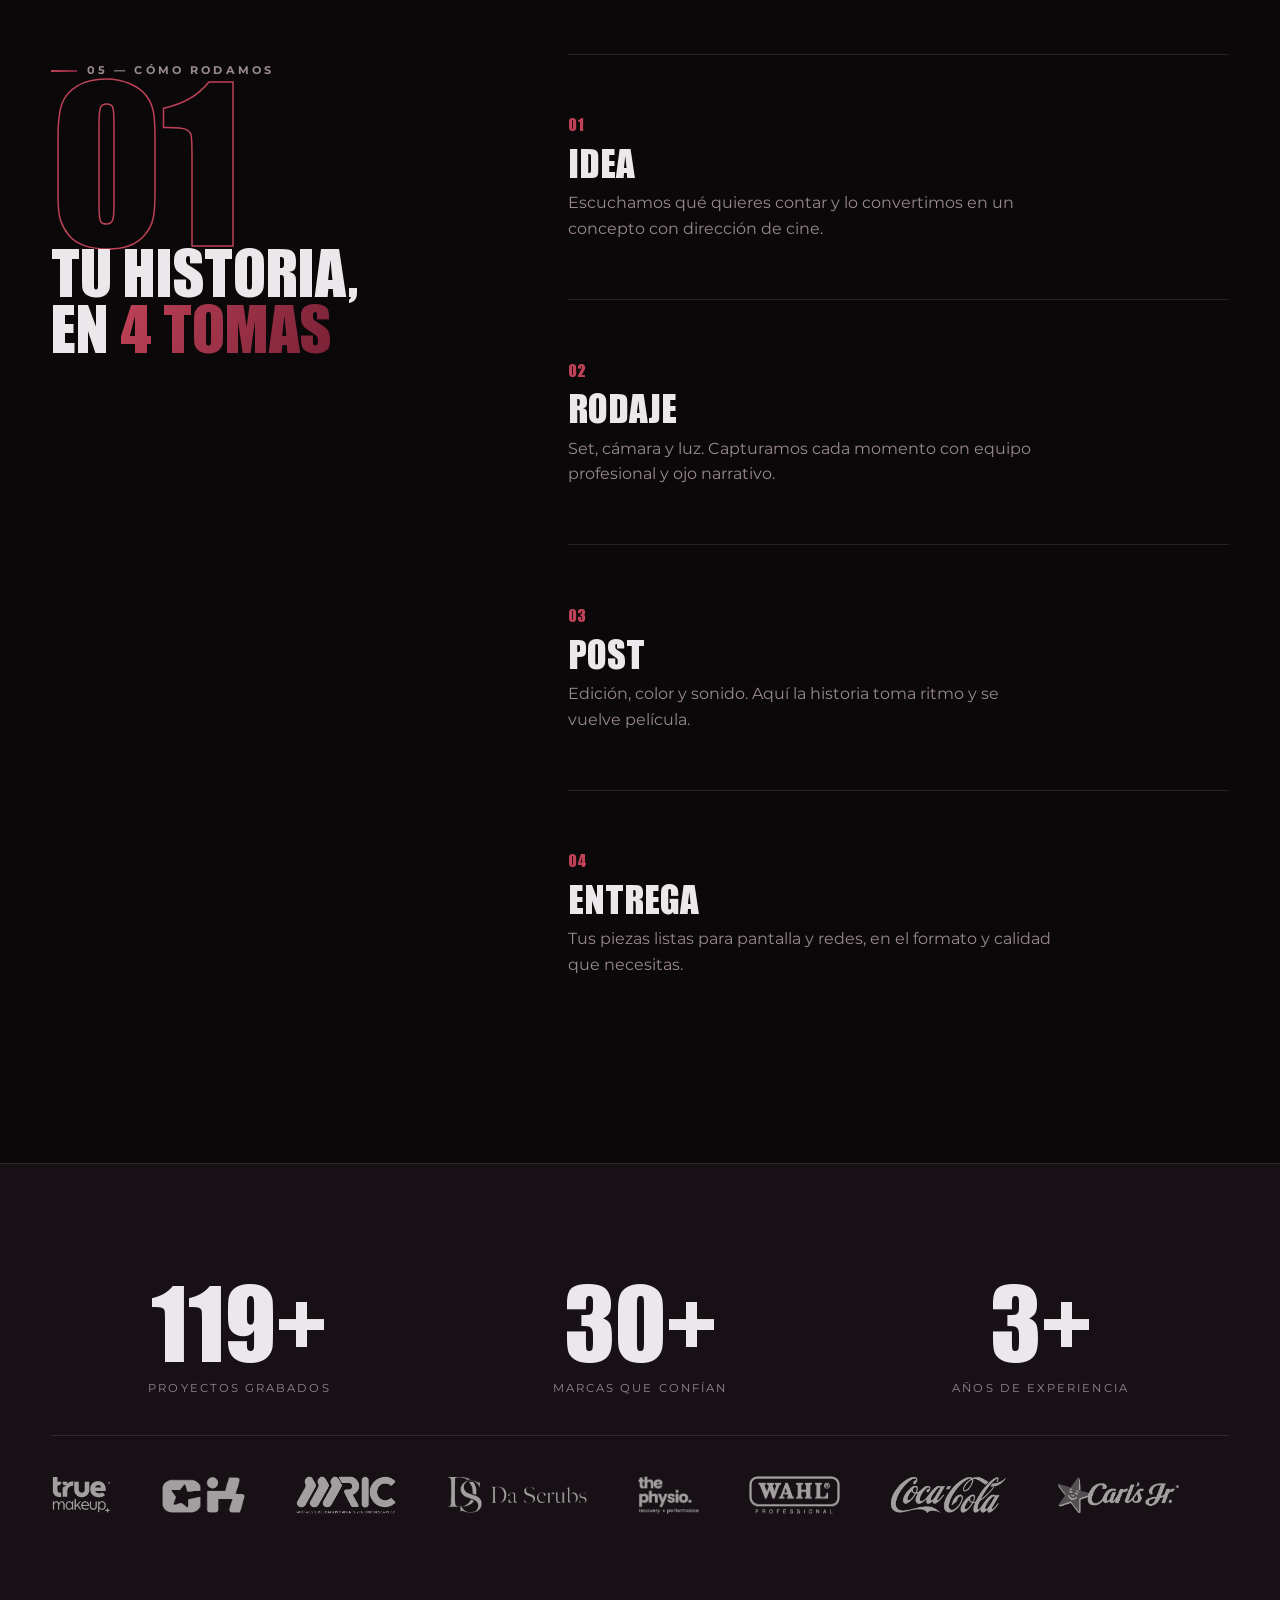
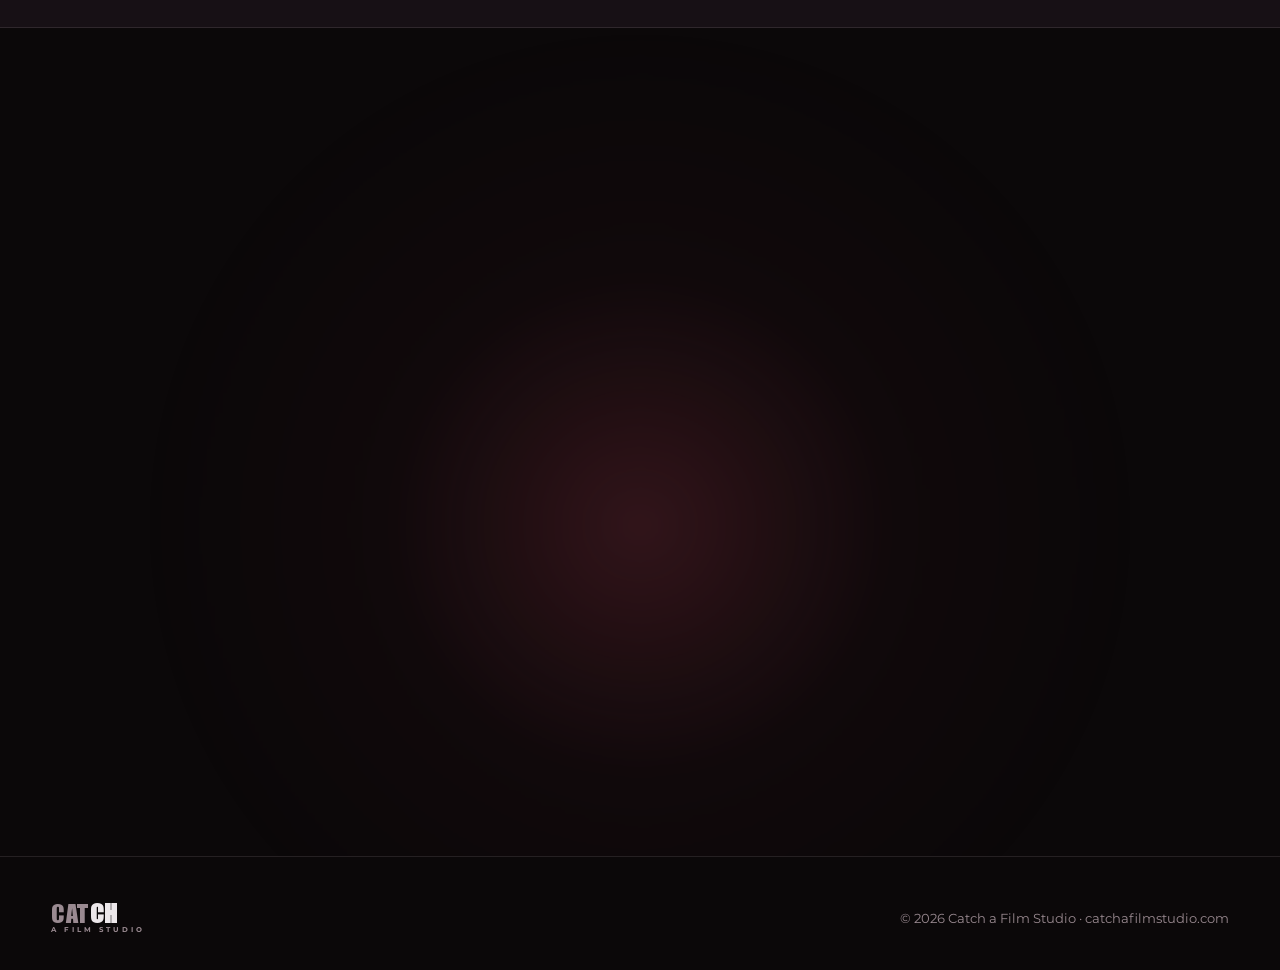
==== commit 23c45ea3: "proyectos: agrega Catch x Synergy (Unlimited) — 2 piezas de evento corporativo Dos recaps 4K de Syne" ====
--- a/index.html
+++ b/index.html
@@ -407,6 +407,8 @@
       <a class="wcard" data-cursor data-key="wahl"><video class="wvid" muted loop playsinline preload="none" poster="/videos/lite-poster-wahl.jpg" data-src="/videos/lite-wahl.mp4"></video><span class="scrim"></span><span class="idx">04</span><div class="arrow">↗</div><div class="wmeta"><div class="c">Negocios comerciales</div><h3>Catch × WAHL</h3></div></a>
       <a class="wcard" data-cursor data-key="realme"><video class="wvid" muted loop playsinline preload="none" poster="/videos/lite-poster-realme.jpg" data-src="/videos/lite-realme.mp4"></video><span class="scrim"></span><span class="idx">05</span><div class="arrow">↗</div><div class="wmeta"><div class="c">Negocios comerciales</div><h3>Catch × Realme</h3></div></a>
       <a class="wcard" data-cursor data-key="hycore"><video class="wvid" muted loop playsinline preload="none" poster="/videos/lite-poster-hycore.jpg" data-src="/videos/lite-hycore.mp4"></video><span class="scrim"></span><span class="idx">06</span><div class="arrow">↗</div><div class="wmeta"><div class="c">Eventos</div><h3>Catch × HyCore</h3></div></a>
+      <a class="wcard" data-cursor data-key="synergy"><video class="wvid" muted loop playsinline preload="none" poster="/videos/lite-poster-synergy.jpg" data-src="/videos/lite-synergy.mp4"></video><span class="scrim"></span><span class="idx">07</span><div class="arrow">↗</div><div class="wmeta"><div class="c">Corporativo</div><h3>Catch × Synergy</h3></div></a>
+      <a class="wcard" data-cursor data-key="synergy2"><video class="wvid" muted loop playsinline preload="none" poster="/videos/lite-poster-synergy2.jpg" data-src="/videos/lite-synergy2.mp4"></video><span class="scrim"></span><span class="idx">08</span><div class="arrow">↗</div><div class="wmeta"><div class="c">Corporativo</div><h3>Catch × Synergy II</h3></div></a>
       <a class="wcard end" href="#portafolio" data-cursor data-magnetic><div><div class="big grad">Ver todo<br>el portafolio</div><div class="c" style="margin-top:.8rem">→</div></div></a>
     </div>
   </div>
@@ -565,7 +567,7 @@
   }
 
   // ---- videos: lightbox + previews del trabajo ----
-  var VIDEOS={reel:'/videos/demo-reel.mp4',sipnav:'/videos/catch-sipnav.mp4',truemakeup:'/videos/catch-truemakeup.mp4',wahl:'/videos/catch-wahl.mp4',souldance:'/videos/catch-souldance.mp4',realme:'/videos/catch-realme.mp4',hycore:'/videos/catch-hycore.mp4',corporativo:'/videos/catch-corporativo.mp4',mds:'/videos/catch-mds.mp4'};
+  var VIDEOS={reel:'/videos/demo-reel.mp4',sipnav:'/videos/catch-sipnav.mp4',truemakeup:'/videos/catch-truemakeup.mp4',wahl:'/videos/catch-wahl.mp4',souldance:'/videos/catch-souldance.mp4',realme:'/videos/catch-realme.mp4',hycore:'/videos/catch-hycore.mp4',corporativo:'/videos/catch-corporativo.mp4',mds:'/videos/catch-mds.mp4',synergy:'/videos/catch-synergy.mp4',synergy2:'/videos/catch-synergy2.mp4'};
   var vlb=document.getElementById('vlb'), vlbv=document.getElementById('vlbVideo'), vlbC=document.getElementById('vlbClose');
   function openLB(key){ if(!VIDEOS[key])return; vlbv.src=VIDEOS[key]; vlb.classList.add('open'); document.body.style.overflow='hidden'; vlbv.play().catch(function(){}); }
   function closeLB(){ vlb.classList.remove('open'); document.body.style.overflow=''; try{vlbv.pause();}catch(e){} vlbv.removeAttribute('src'); vlbv.load(); }
@@ -605,7 +607,9 @@
     {key:'realme',cat:'Negocios comerciales',f:'negocios',t:'Catch × Realme',cli:'realme',poster:'/videos/lite-poster-realme.jpg',prev:'/videos/lite-realme.mp4'},
     {key:'hycore',cat:'Eventos',f:'eventos',t:'Catch × HyCore',cli:'HYCORE',poster:'/videos/lite-poster-hycore.jpg',prev:'/videos/lite-hycore.mp4'},
     {key:'corporativo',cat:'Corporativo',f:'corporativo',t:'Reel Corporativo',cli:'Selección de trabajos',poster:'/videos/lite-poster-corporativo.jpg',prev:'/videos/lite-corporativo.mp4'},
-    {key:'mds',cat:'Eventos',f:'eventos',t:'Catch × MDS',cli:'MDS',poster:'/videos/lite-poster-mds.jpg',prev:'/videos/lite-mds.mp4'}
+    {key:'mds',cat:'Eventos',f:'eventos',t:'Catch × MDS',cli:'MDS',poster:'/videos/lite-poster-mds.jpg',prev:'/videos/lite-mds.mp4'},
+    {key:'synergy',cat:'Corporativo',f:'corporativo',t:'Catch × Synergy',cli:'Synergy Unlimited',poster:'/videos/lite-poster-synergy.jpg',prev:'/videos/lite-synergy.mp4'},
+    {key:'synergy2',cat:'Corporativo',f:'corporativo',t:'Catch × Synergy II',cli:'Synergy Unlimited',poster:'/videos/lite-poster-synergy2.jpg',prev:'/videos/lite-synergy2.mp4'}
   ];
   var VPLAY='<svg viewBox="0 0 24 24" aria-hidden="true"><path d="M8 5v14l11-7z"/></svg>';
   var worksBuilt=false;
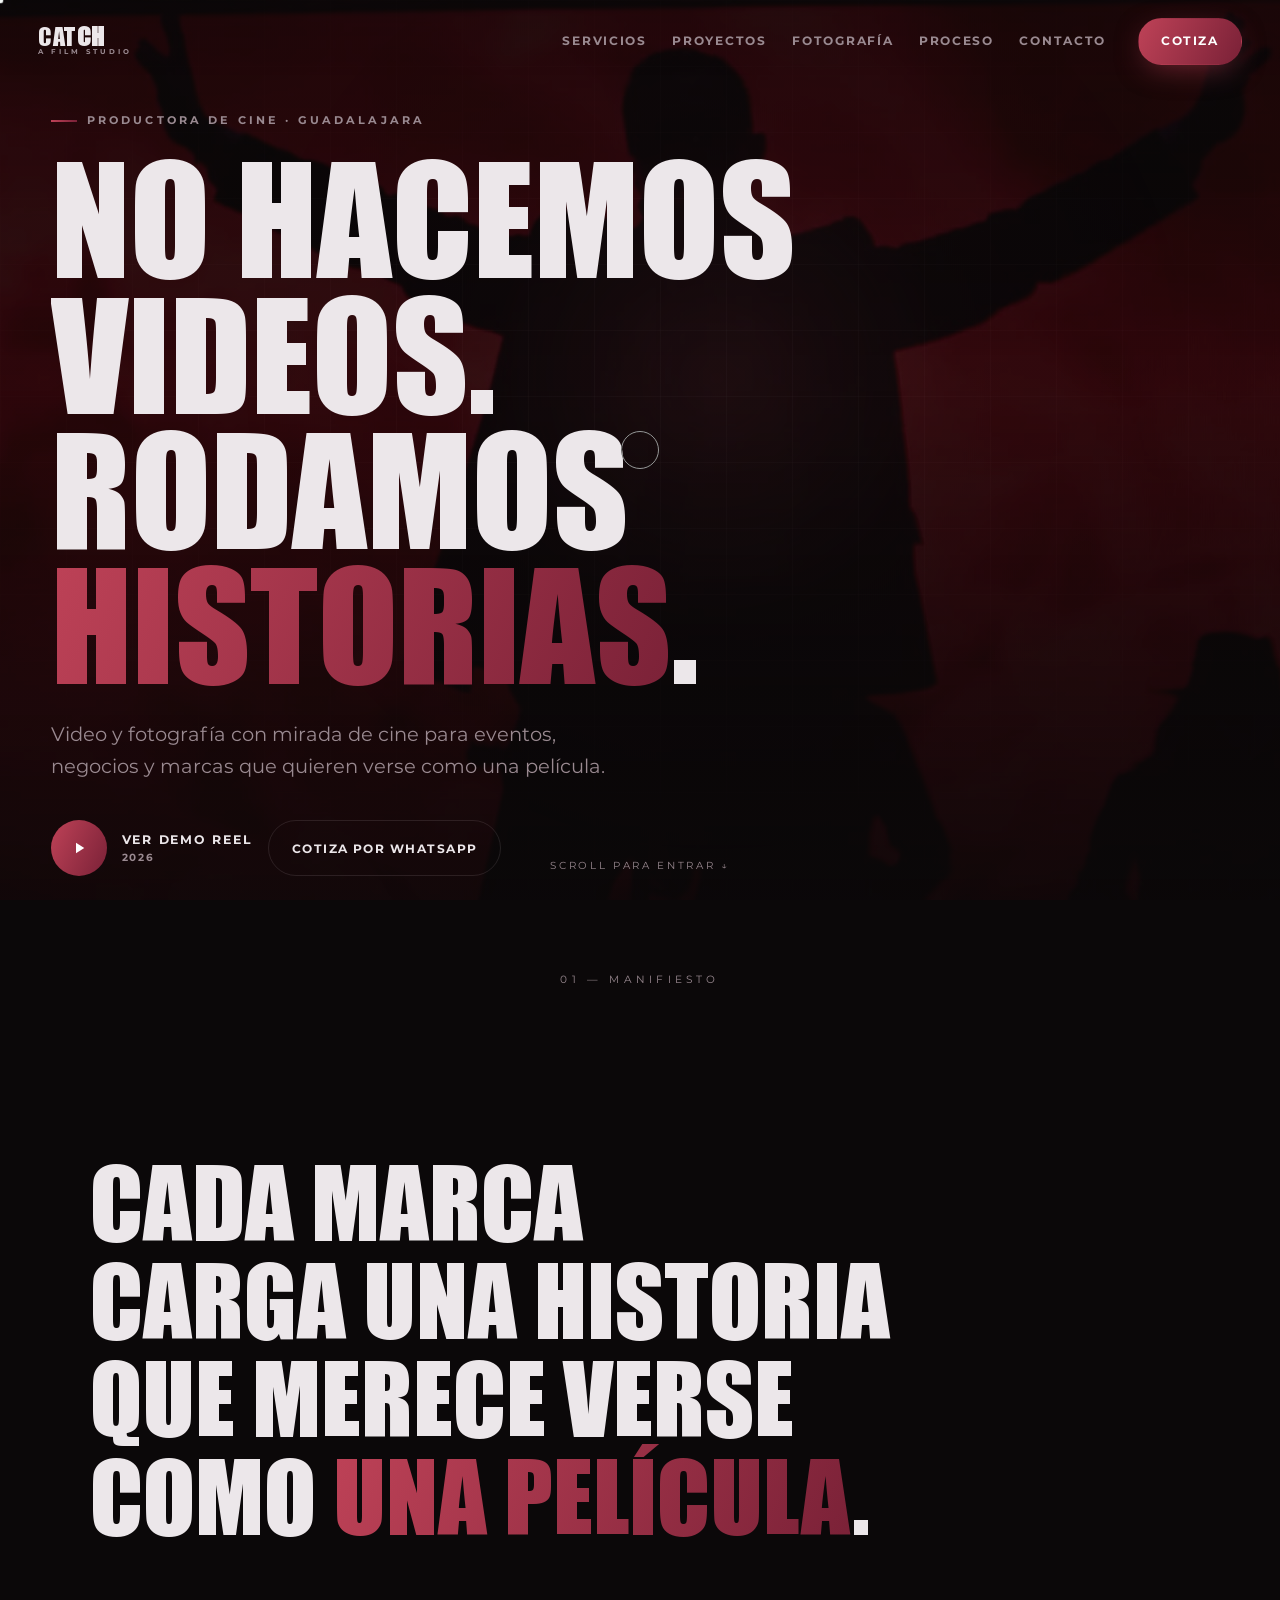
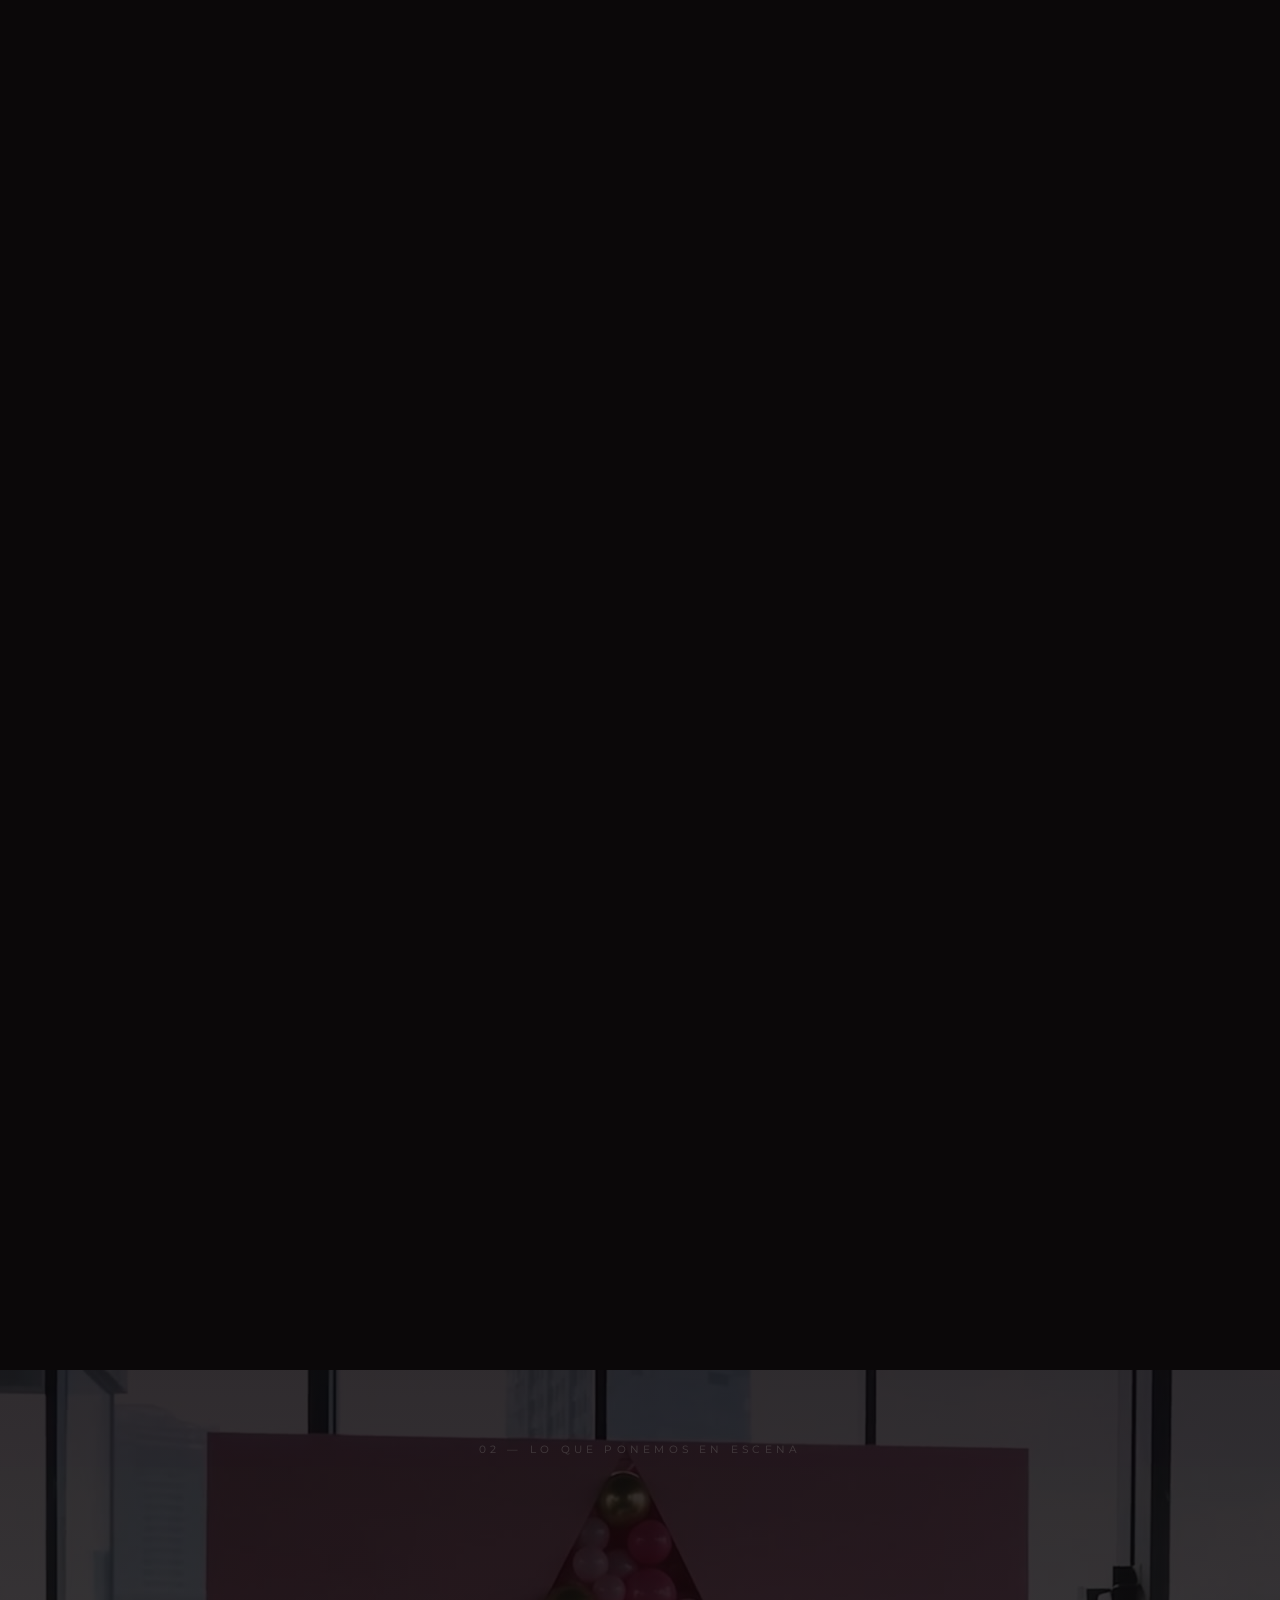
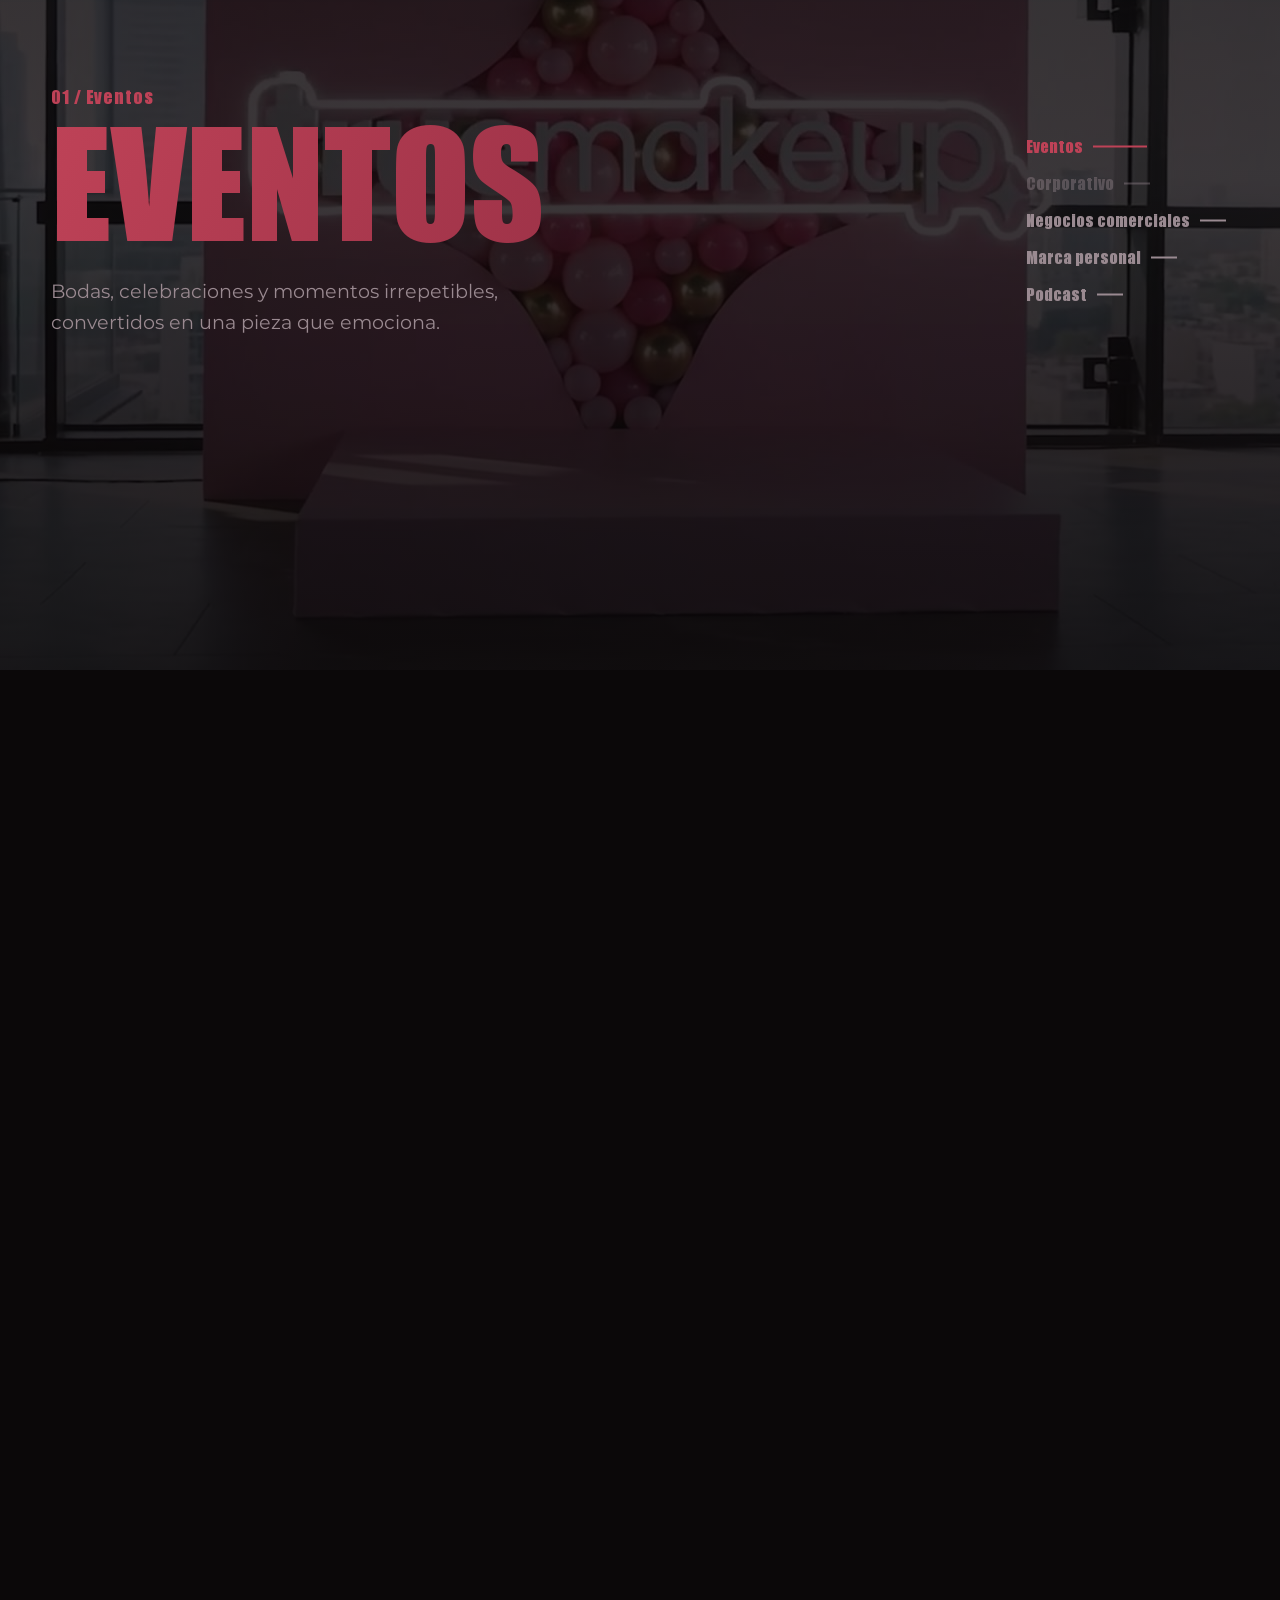
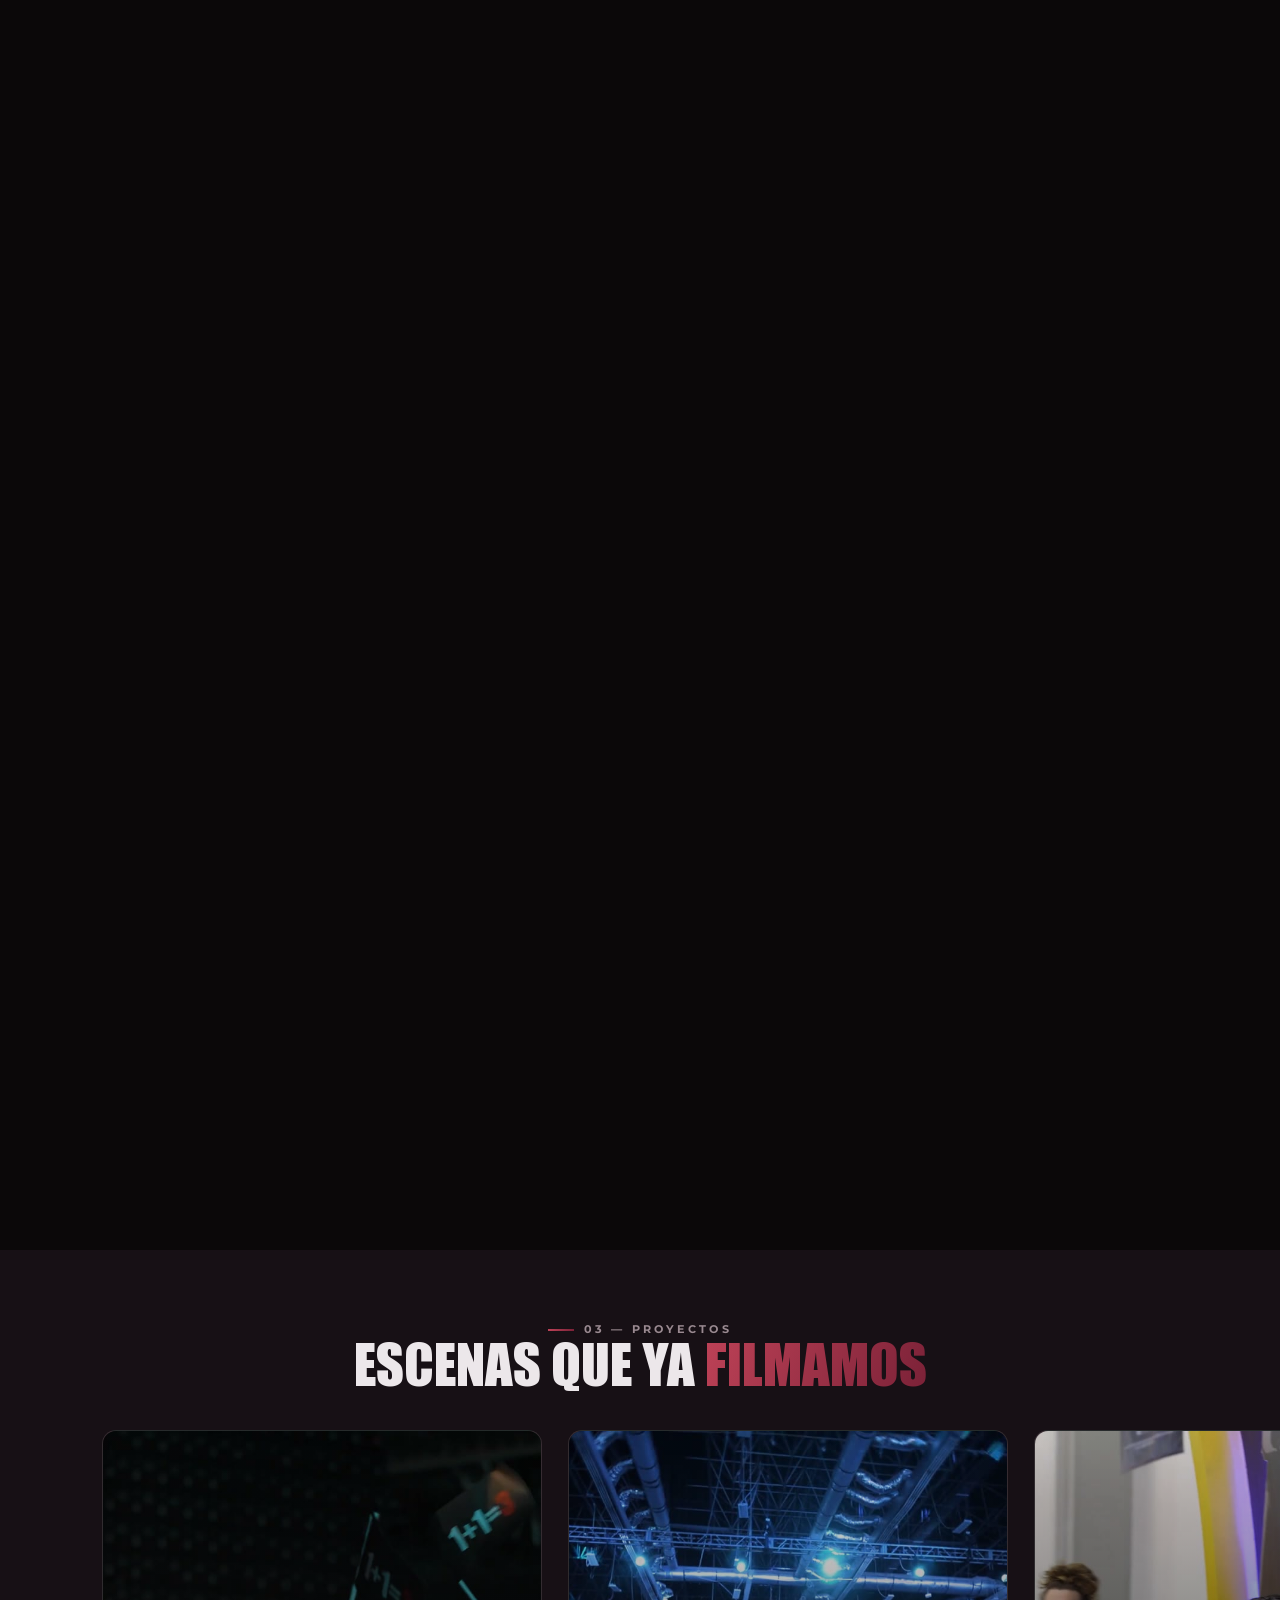
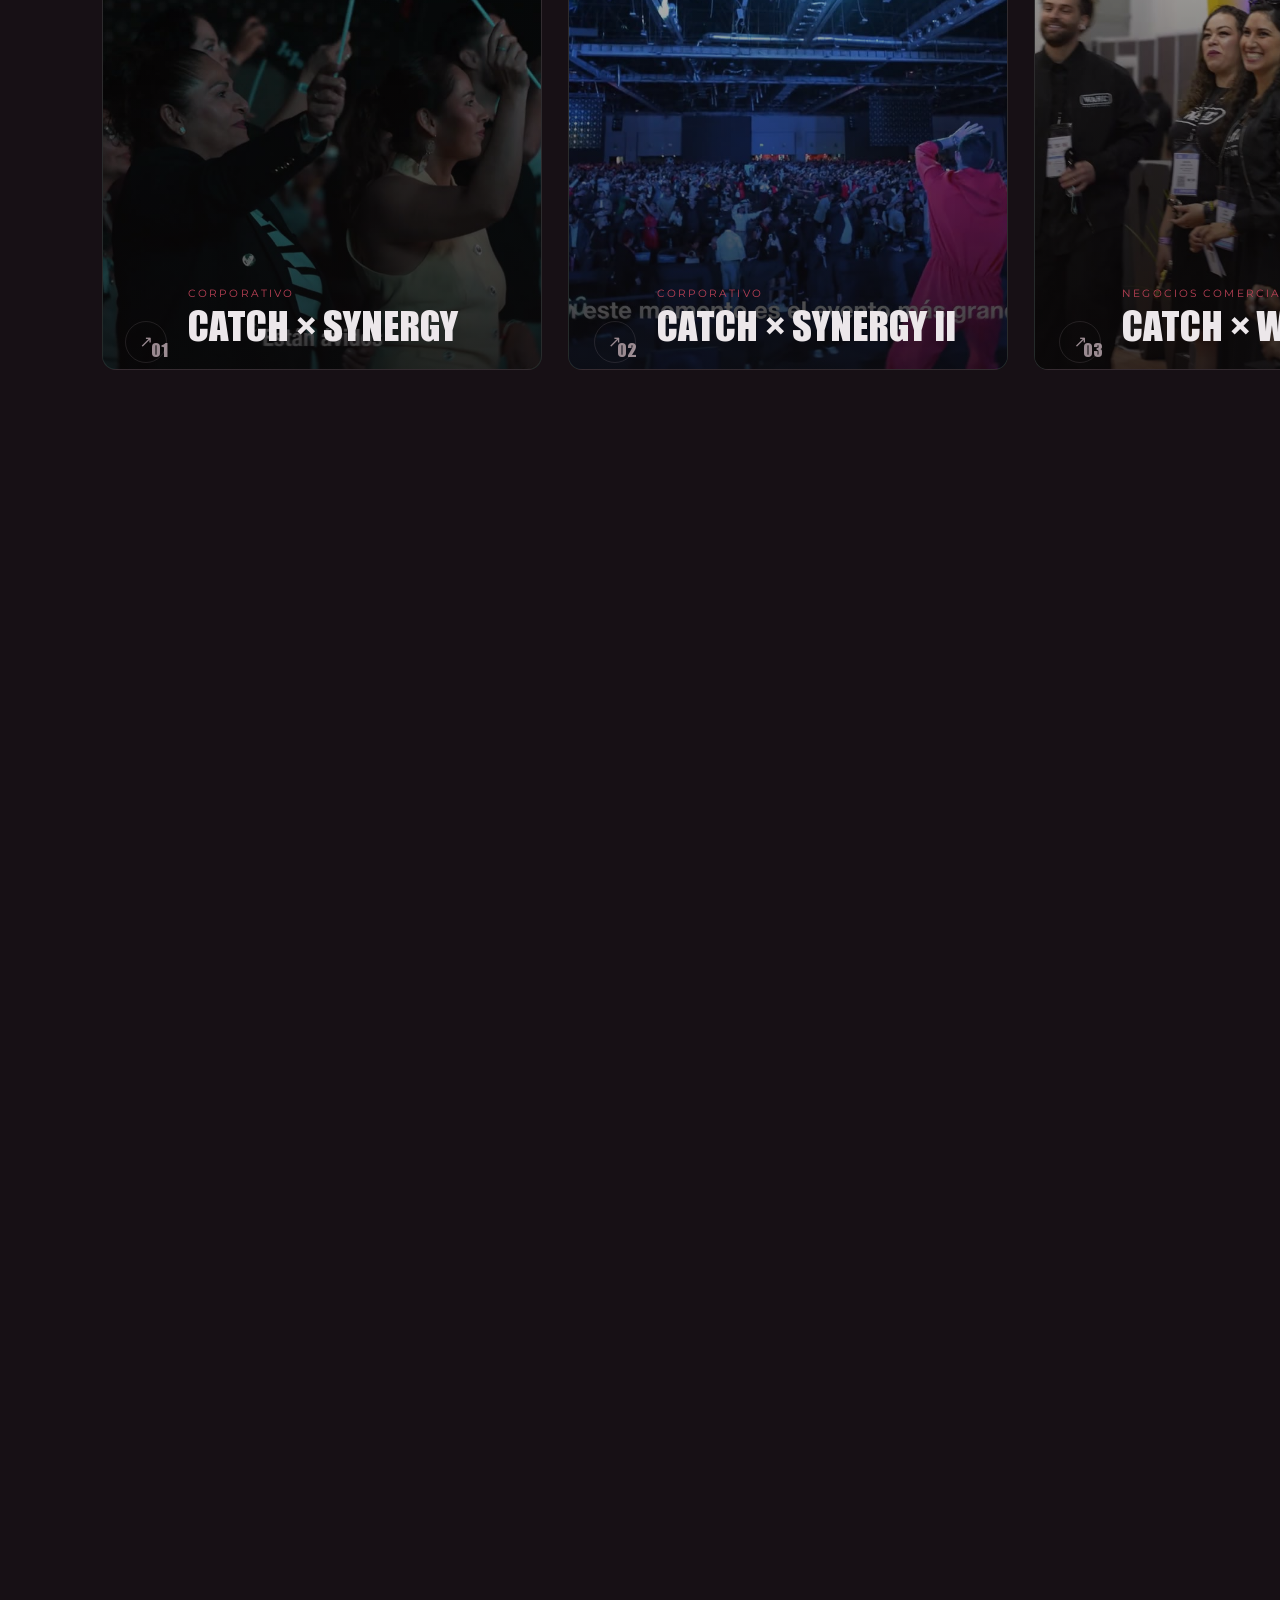
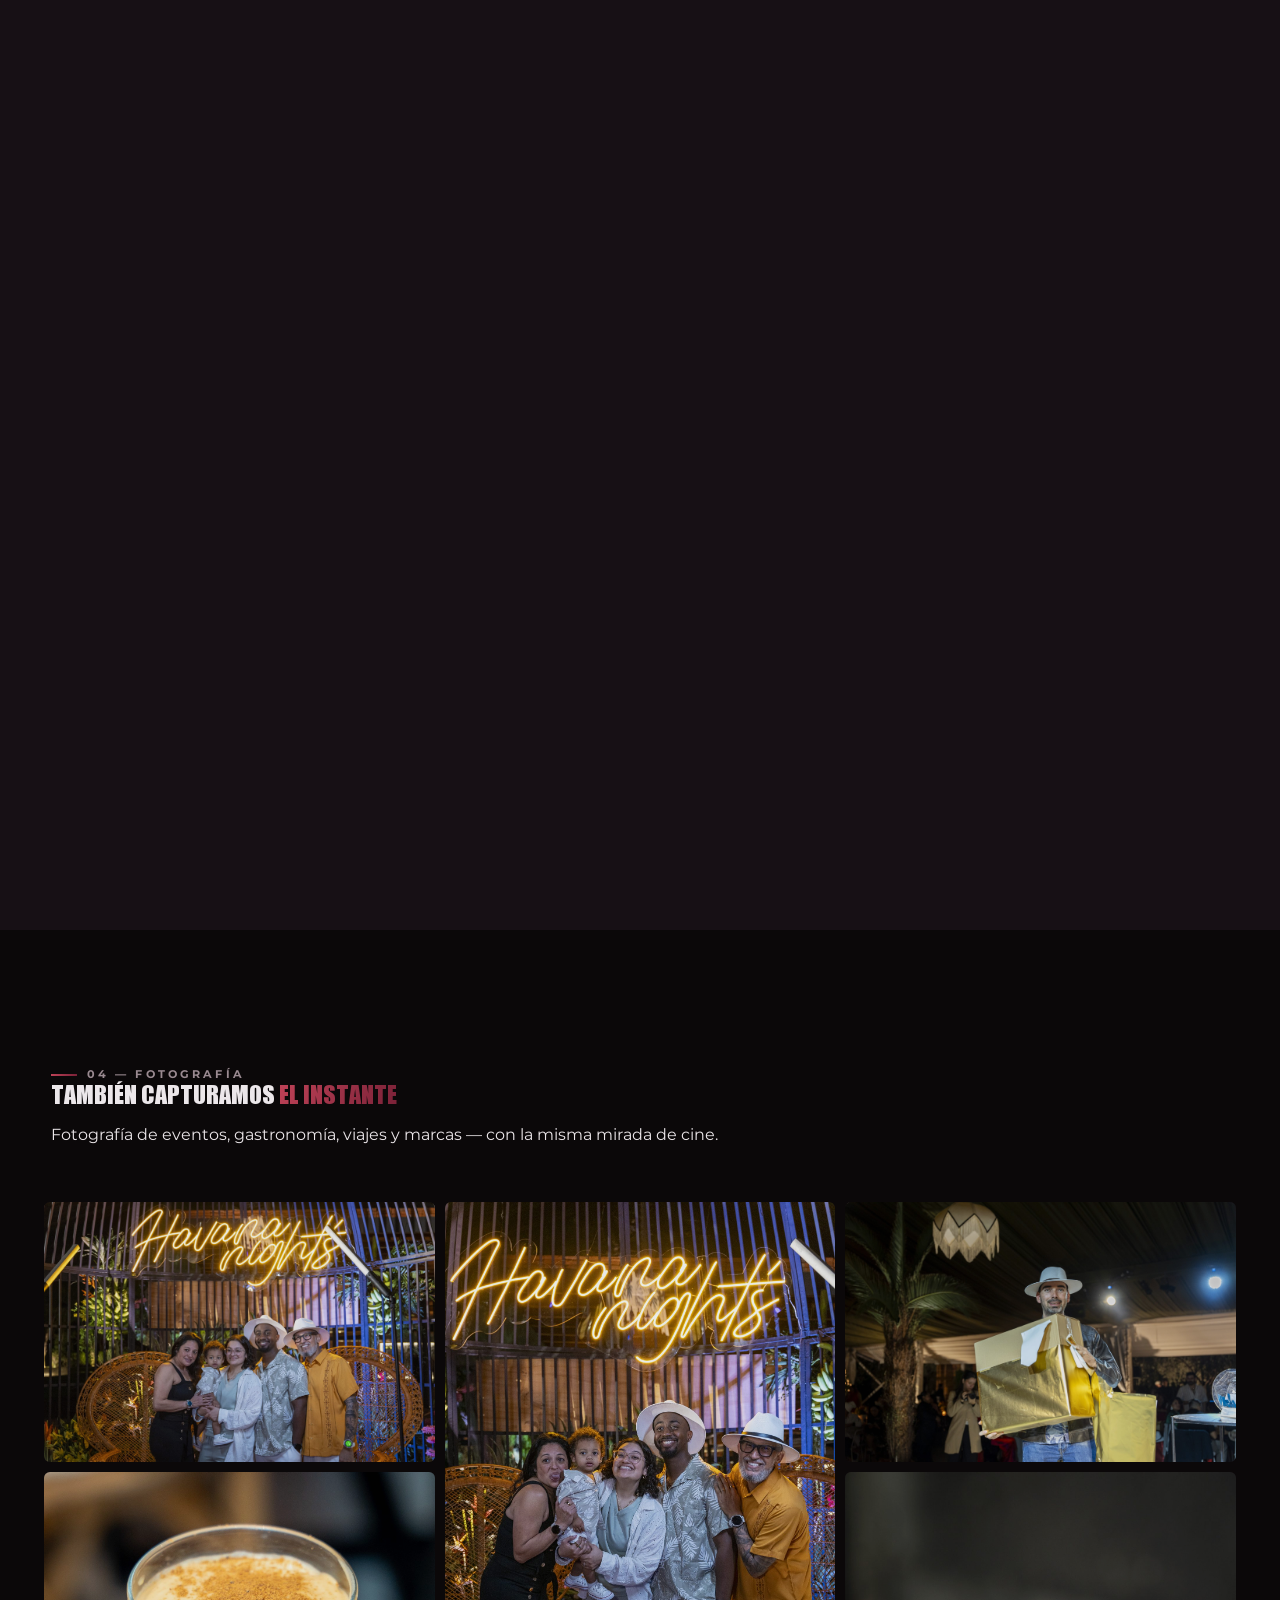
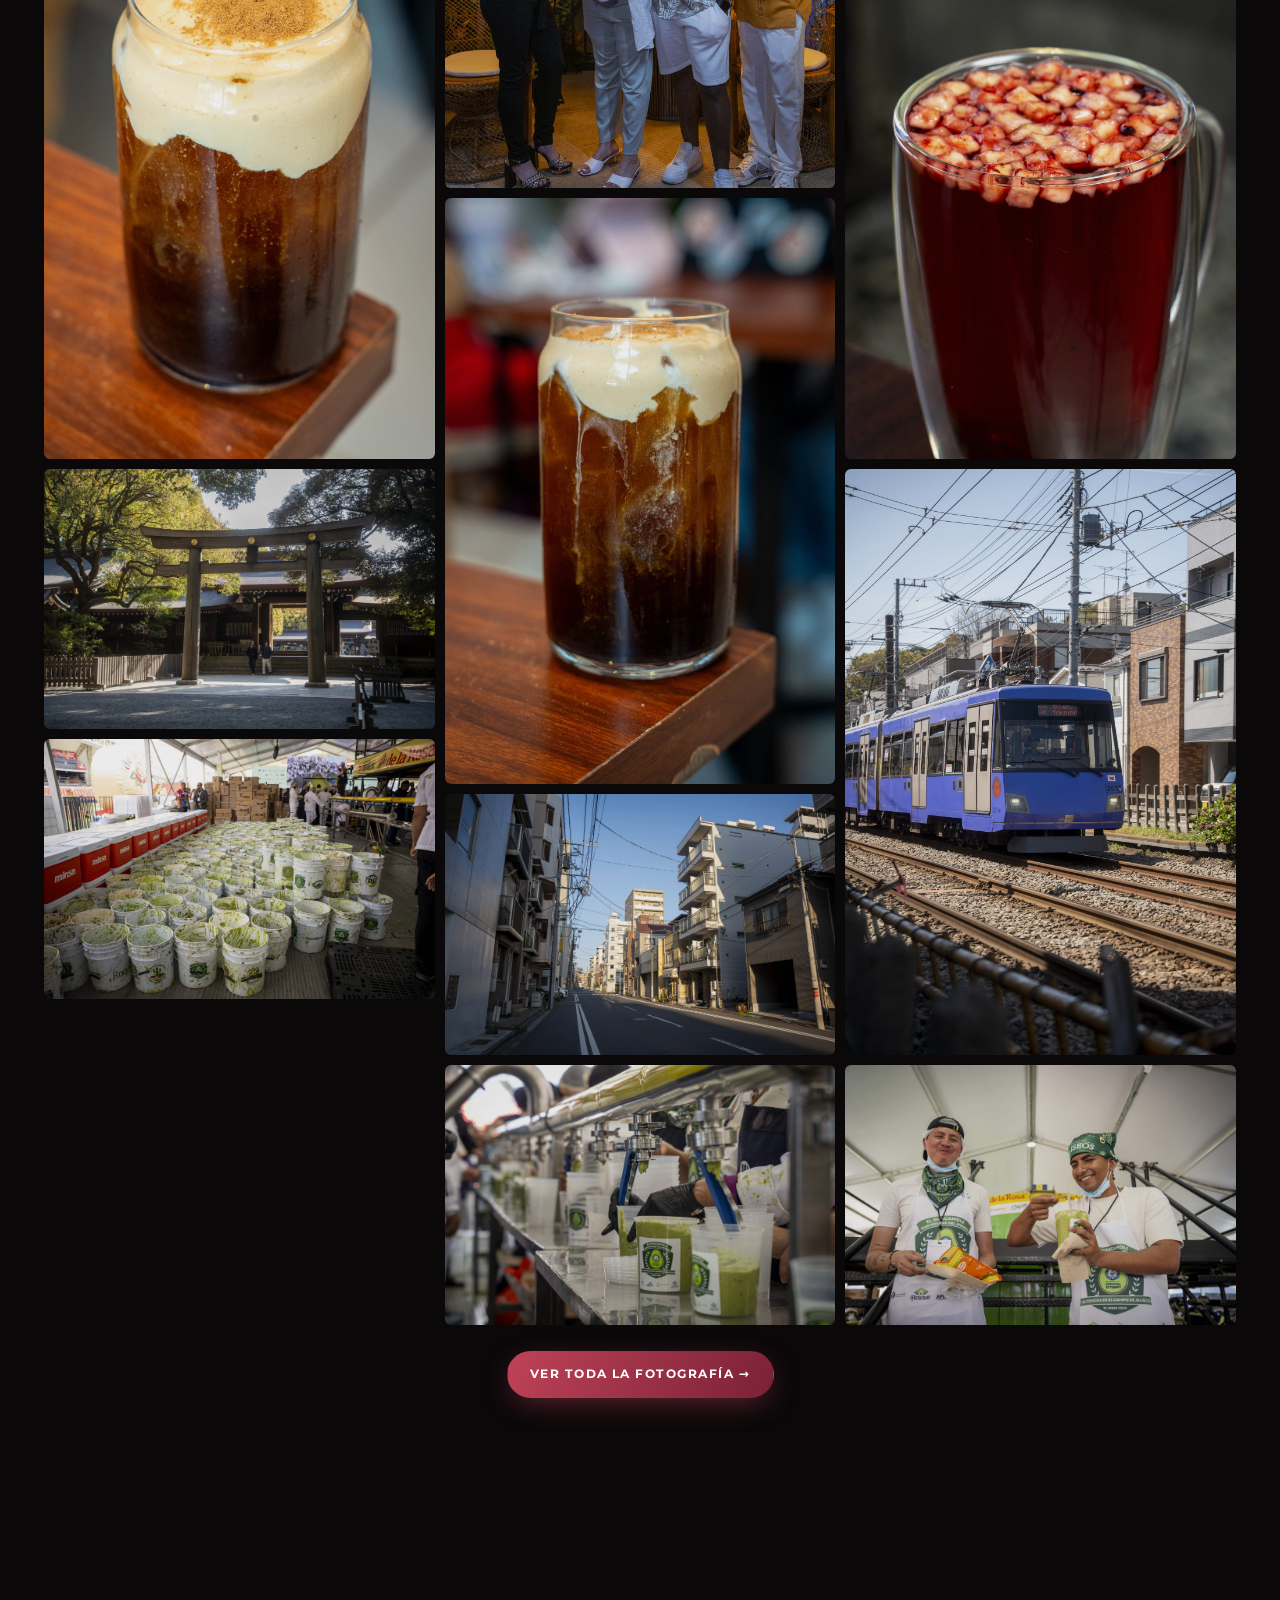
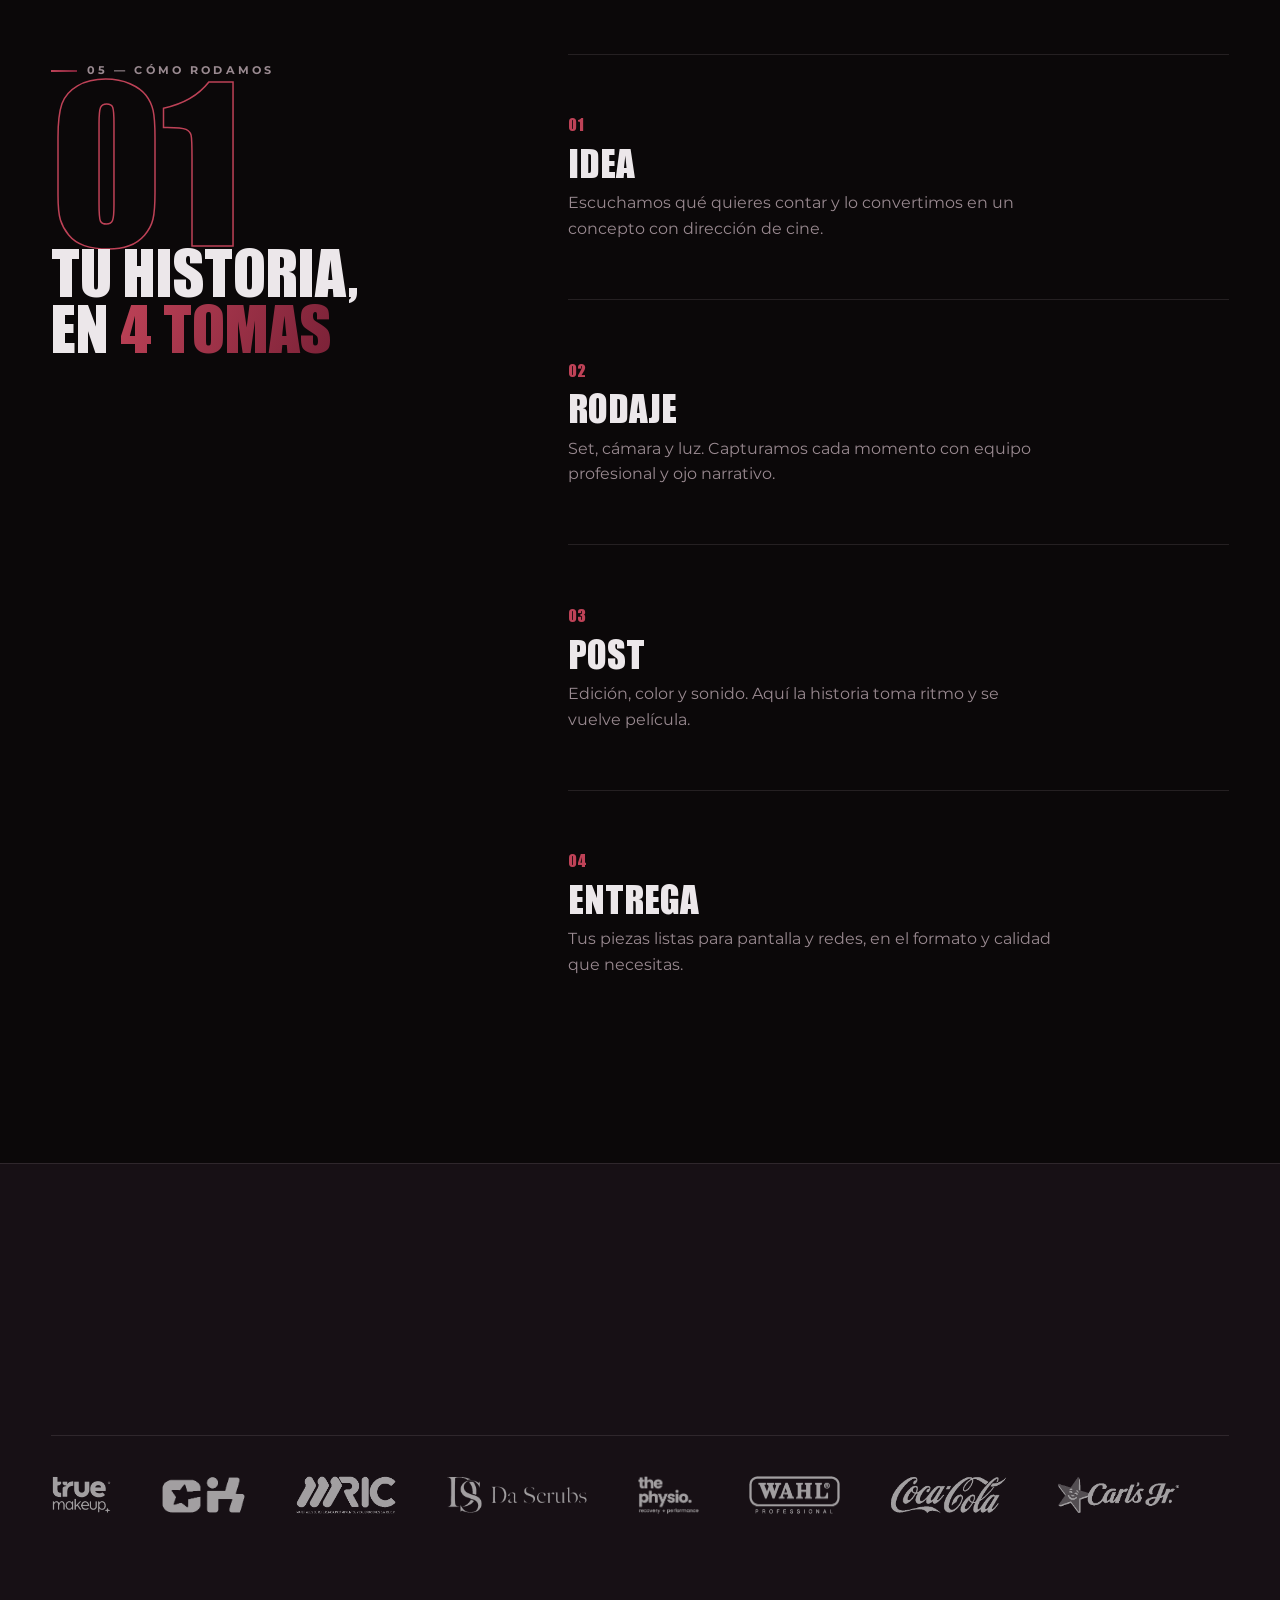
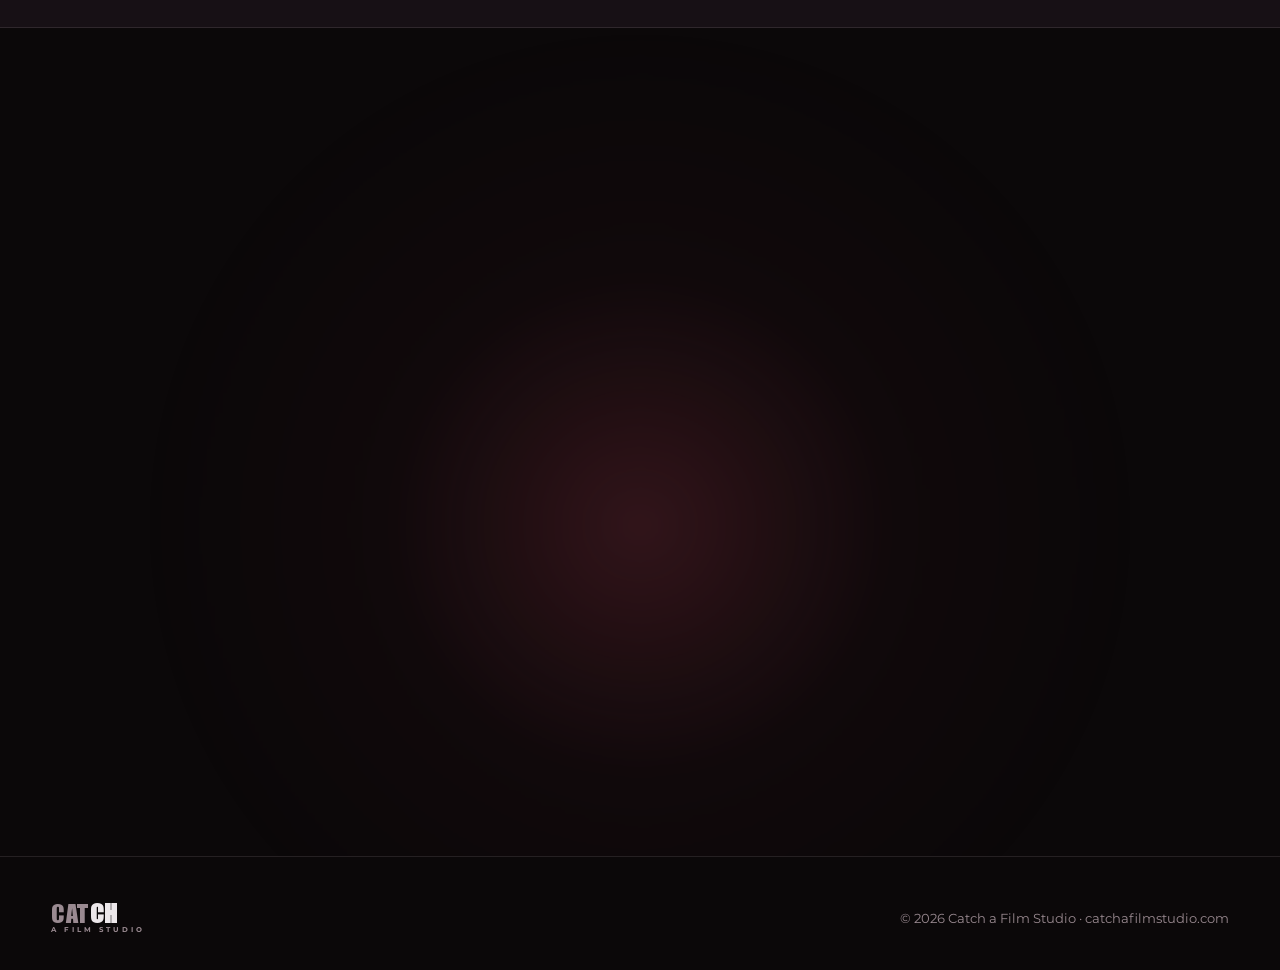
==== commit 4072c7cf: "proyectos: reordena por fecha de grabacion (Synergy arriba) Reacomoda el carrusel de la home y la vi" ====
--- a/index.html
+++ b/index.html
@@ -401,14 +401,14 @@
   <div class="pin">
     <div class="work-head"><span class="eyebrow">03 — Proyectos</span><h2>Escenas que ya <span class="grad">filmamos</span></h2></div>
     <div class="work-track" id="workTrack">
-      <a class="wcard" data-cursor data-key="sipnav"><video class="wvid" muted loop playsinline preload="none" poster="/videos/lite-poster-sipnav.jpg" data-src="/videos/lite-sipnav.mp4"></video><span class="scrim"></span><span class="idx">01</span><div class="arrow">↗</div><div class="wmeta"><div class="c">Corporativo</div><h3>Catch × Sipnav</h3></div></a>
-      <a class="wcard" data-cursor data-key="truemakeup"><video class="wvid" muted loop playsinline preload="none" poster="/videos/lite-poster-truemakeup.jpg" data-src="/videos/lite-truemakeup.mp4"></video><span class="scrim"></span><span class="idx">02</span><div class="arrow">↗</div><div class="wmeta"><div class="c">Eventos</div><h3>Catch × Truemakeup</h3></div></a>
-      <a class="wcard" data-cursor data-key="souldance"><video class="wvid" muted loop playsinline preload="none" poster="/videos/poster-souldance.jpg" data-src="/videos/prev-souldance.mp4"></video><span class="scrim"></span><span class="idx">03</span><div class="arrow">↗</div><div class="wmeta"><div class="c">Conceptuales</div><h3>Catch × Soul Dance</h3></div></a>
-      <a class="wcard" data-cursor data-key="wahl"><video class="wvid" muted loop playsinline preload="none" poster="/videos/lite-poster-wahl.jpg" data-src="/videos/lite-wahl.mp4"></video><span class="scrim"></span><span class="idx">04</span><div class="arrow">↗</div><div class="wmeta"><div class="c">Negocios comerciales</div><h3>Catch × WAHL</h3></div></a>
-      <a class="wcard" data-cursor data-key="realme"><video class="wvid" muted loop playsinline preload="none" poster="/videos/lite-poster-realme.jpg" data-src="/videos/lite-realme.mp4"></video><span class="scrim"></span><span class="idx">05</span><div class="arrow">↗</div><div class="wmeta"><div class="c">Negocios comerciales</div><h3>Catch × Realme</h3></div></a>
-      <a class="wcard" data-cursor data-key="hycore"><video class="wvid" muted loop playsinline preload="none" poster="/videos/lite-poster-hycore.jpg" data-src="/videos/lite-hycore.mp4"></video><span class="scrim"></span><span class="idx">06</span><div class="arrow">↗</div><div class="wmeta"><div class="c">Eventos</div><h3>Catch × HyCore</h3></div></a>
-      <a class="wcard" data-cursor data-key="synergy"><video class="wvid" muted loop playsinline preload="none" poster="/videos/lite-poster-synergy.jpg" data-src="/videos/lite-synergy.mp4"></video><span class="scrim"></span><span class="idx">07</span><div class="arrow">↗</div><div class="wmeta"><div class="c">Corporativo</div><h3>Catch × Synergy</h3></div></a>
-      <a class="wcard" data-cursor data-key="synergy2"><video class="wvid" muted loop playsinline preload="none" poster="/videos/lite-poster-synergy2.jpg" data-src="/videos/lite-synergy2.mp4"></video><span class="scrim"></span><span class="idx">08</span><div class="arrow">↗</div><div class="wmeta"><div class="c">Corporativo</div><h3>Catch × Synergy II</h3></div></a>
+      <a class="wcard" data-cursor data-key="synergy"><video class="wvid" muted loop playsinline preload="none" poster="/videos/lite-poster-synergy.jpg" data-src="/videos/lite-synergy.mp4"></video><span class="scrim"></span><span class="idx">01</span><div class="arrow">↗</div><div class="wmeta"><div class="c">Corporativo</div><h3>Catch × Synergy</h3></div></a>
+      <a class="wcard" data-cursor data-key="synergy2"><video class="wvid" muted loop playsinline preload="none" poster="/videos/lite-poster-synergy2.jpg" data-src="/videos/lite-synergy2.mp4"></video><span class="scrim"></span><span class="idx">02</span><div class="arrow">↗</div><div class="wmeta"><div class="c">Corporativo</div><h3>Catch × Synergy II</h3></div></a>
+      <a class="wcard" data-cursor data-key="wahl"><video class="wvid" muted loop playsinline preload="none" poster="/videos/lite-poster-wahl.jpg" data-src="/videos/lite-wahl.mp4"></video><span class="scrim"></span><span class="idx">03</span><div class="arrow">↗</div><div class="wmeta"><div class="c">Negocios comerciales</div><h3>Catch × WAHL</h3></div></a>
+      <a class="wcard" data-cursor data-key="truemakeup"><video class="wvid" muted loop playsinline preload="none" poster="/videos/lite-poster-truemakeup.jpg" data-src="/videos/lite-truemakeup.mp4"></video><span class="scrim"></span><span class="idx">04</span><div class="arrow">↗</div><div class="wmeta"><div class="c">Eventos</div><h3>Catch × Truemakeup</h3></div></a>
+      <a class="wcard" data-cursor data-key="sipnav"><video class="wvid" muted loop playsinline preload="none" poster="/videos/lite-poster-sipnav.jpg" data-src="/videos/lite-sipnav.mp4"></video><span class="scrim"></span><span class="idx">05</span><div class="arrow">↗</div><div class="wmeta"><div class="c">Corporativo</div><h3>Catch × Sipnav</h3></div></a>
+      <a class="wcard" data-cursor data-key="realme"><video class="wvid" muted loop playsinline preload="none" poster="/videos/lite-poster-realme.jpg" data-src="/videos/lite-realme.mp4"></video><span class="scrim"></span><span class="idx">06</span><div class="arrow">↗</div><div class="wmeta"><div class="c">Negocios comerciales</div><h3>Catch × Realme</h3></div></a>
+      <a class="wcard" data-cursor data-key="souldance"><video class="wvid" muted loop playsinline preload="none" poster="/videos/poster-souldance.jpg" data-src="/videos/prev-souldance.mp4"></video><span class="scrim"></span><span class="idx">07</span><div class="arrow">↗</div><div class="wmeta"><div class="c">Conceptuales</div><h3>Catch × Soul Dance</h3></div></a>
+      <a class="wcard" data-cursor data-key="hycore"><video class="wvid" muted loop playsinline preload="none" poster="/videos/lite-poster-hycore.jpg" data-src="/videos/lite-hycore.mp4"></video><span class="scrim"></span><span class="idx">08</span><div class="arrow">↗</div><div class="wmeta"><div class="c">Eventos</div><h3>Catch × HyCore</h3></div></a>
       <a class="wcard end" href="#portafolio" data-cursor data-magnetic><div><div class="big grad">Ver todo<br>el portafolio</div><div class="c" style="margin-top:.8rem">→</div></div></a>
     </div>
   </div>
@@ -600,16 +600,16 @@
   // ---- portafolio en video: se arma al entrar a #portafolio ----
   var WORKS=[
     {key:'reel',cat:'Demo Reel',f:'all',t:'Demo Reel',cli:'Selección 2026',poster:'/videos/lite-poster-reel.jpg',prev:'/videos/lite-reel.mp4',feat:true},
+    {key:'synergy',cat:'Corporativo',f:'corporativo',t:'Catch × Synergy',cli:'Synergy Unlimited',poster:'/videos/lite-poster-synergy.jpg',prev:'/videos/lite-synergy.mp4'},
+    {key:'synergy2',cat:'Corporativo',f:'corporativo',t:'Catch × Synergy II',cli:'Synergy Unlimited',poster:'/videos/lite-poster-synergy2.jpg',prev:'/videos/lite-synergy2.mp4'},
+    {key:'wahl',cat:'Negocios comerciales',f:'negocios',t:'Catch × WAHL',cli:'WAHL Professional',poster:'/videos/lite-poster-wahl.jpg',prev:'/videos/lite-wahl.mp4'},
+    {key:'truemakeup',cat:'Eventos',f:'eventos',t:'Catch × Truemakeup',cli:'True Makeup',poster:'/videos/lite-poster-truemakeup.jpg',prev:'/videos/lite-truemakeup.mp4'},
     {key:'sipnav',cat:'Corporativo',f:'corporativo',t:'Catch × Sipnav',cli:'SIPNAV',poster:'/videos/lite-poster-sipnav.jpg',prev:'/videos/lite-sipnav.mp4'},
-    {key:'truemakeup',cat:'Eventos',f:'eventos',t:'Catch × Truemakeup',cli:'True Makeup',poster:'/videos/lite-poster-truemakeup.jpg',prev:'/videos/lite-truemakeup.mp4'},
+    {key:'corporativo',cat:'Corporativo',f:'corporativo',t:'Reel Corporativo',cli:'Selección de trabajos',poster:'/videos/lite-poster-corporativo.jpg',prev:'/videos/lite-corporativo.mp4'},
+    {key:'realme',cat:'Negocios comerciales',f:'negocios',t:'Catch × Realme',cli:'realme',poster:'/videos/lite-poster-realme.jpg',prev:'/videos/lite-realme.mp4'},
     {key:'souldance',cat:'Conceptuales',f:'conceptuales',t:'Catch × Soul Dance',cli:'Soul Dance',poster:'/videos/poster-souldance.jpg',prev:'/videos/prev-souldance.mp4'},
-    {key:'wahl',cat:'Negocios comerciales',f:'negocios',t:'Catch × WAHL',cli:'WAHL Professional',poster:'/videos/lite-poster-wahl.jpg',prev:'/videos/lite-wahl.mp4'},
-    {key:'realme',cat:'Negocios comerciales',f:'negocios',t:'Catch × Realme',cli:'realme',poster:'/videos/lite-poster-realme.jpg',prev:'/videos/lite-realme.mp4'},
     {key:'hycore',cat:'Eventos',f:'eventos',t:'Catch × HyCore',cli:'HYCORE',poster:'/videos/lite-poster-hycore.jpg',prev:'/videos/lite-hycore.mp4'},
-    {key:'corporativo',cat:'Corporativo',f:'corporativo',t:'Reel Corporativo',cli:'Selección de trabajos',poster:'/videos/lite-poster-corporativo.jpg',prev:'/videos/lite-corporativo.mp4'},
-    {key:'mds',cat:'Eventos',f:'eventos',t:'Catch × MDS',cli:'MDS',poster:'/videos/lite-poster-mds.jpg',prev:'/videos/lite-mds.mp4'},
-    {key:'synergy',cat:'Corporativo',f:'corporativo',t:'Catch × Synergy',cli:'Synergy Unlimited',poster:'/videos/lite-poster-synergy.jpg',prev:'/videos/lite-synergy.mp4'},
-    {key:'synergy2',cat:'Corporativo',f:'corporativo',t:'Catch × Synergy II',cli:'Synergy Unlimited',poster:'/videos/lite-poster-synergy2.jpg',prev:'/videos/lite-synergy2.mp4'}
+    {key:'mds',cat:'Eventos',f:'eventos',t:'Catch × MDS',cli:'MDS',poster:'/videos/lite-poster-mds.jpg',prev:'/videos/lite-mds.mp4'}
   ];
   var VPLAY='<svg viewBox="0 0 24 24" aria-hidden="true"><path d="M8 5v14l11-7z"/></svg>';
   var worksBuilt=false;
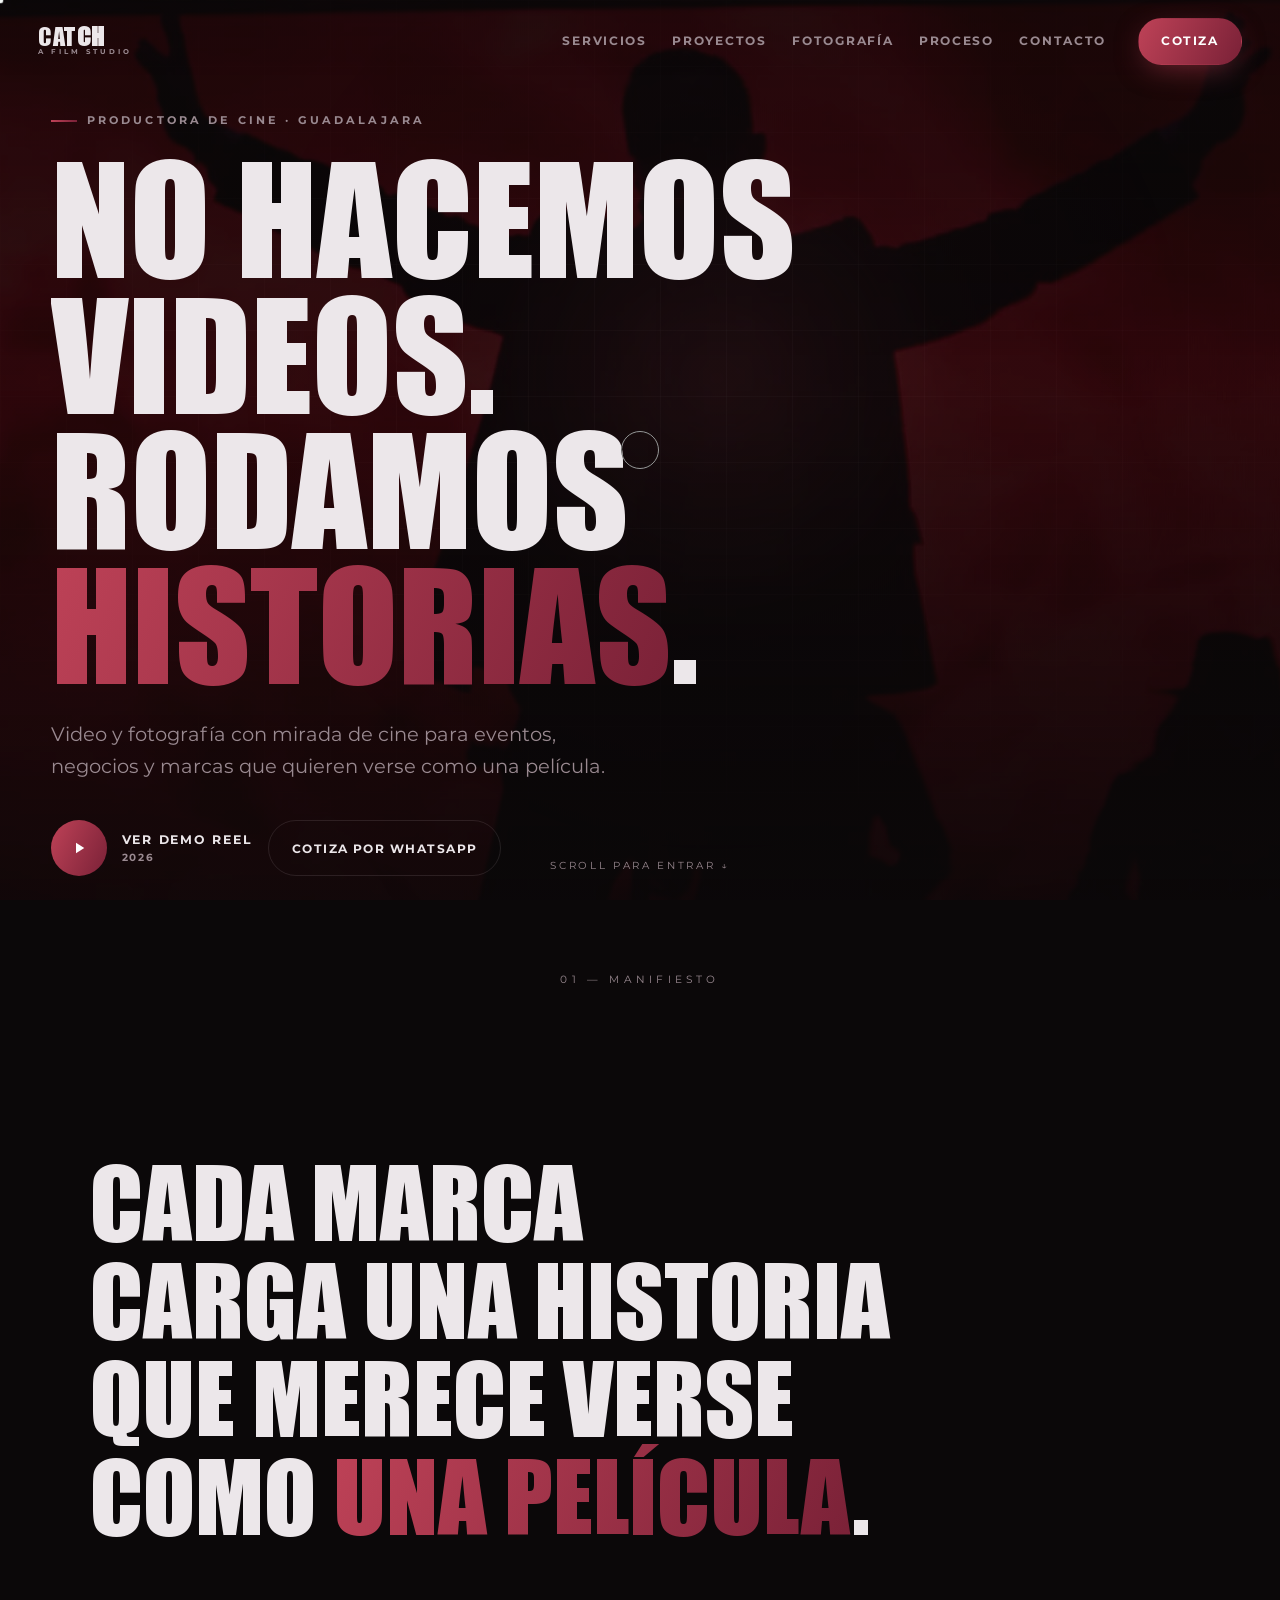
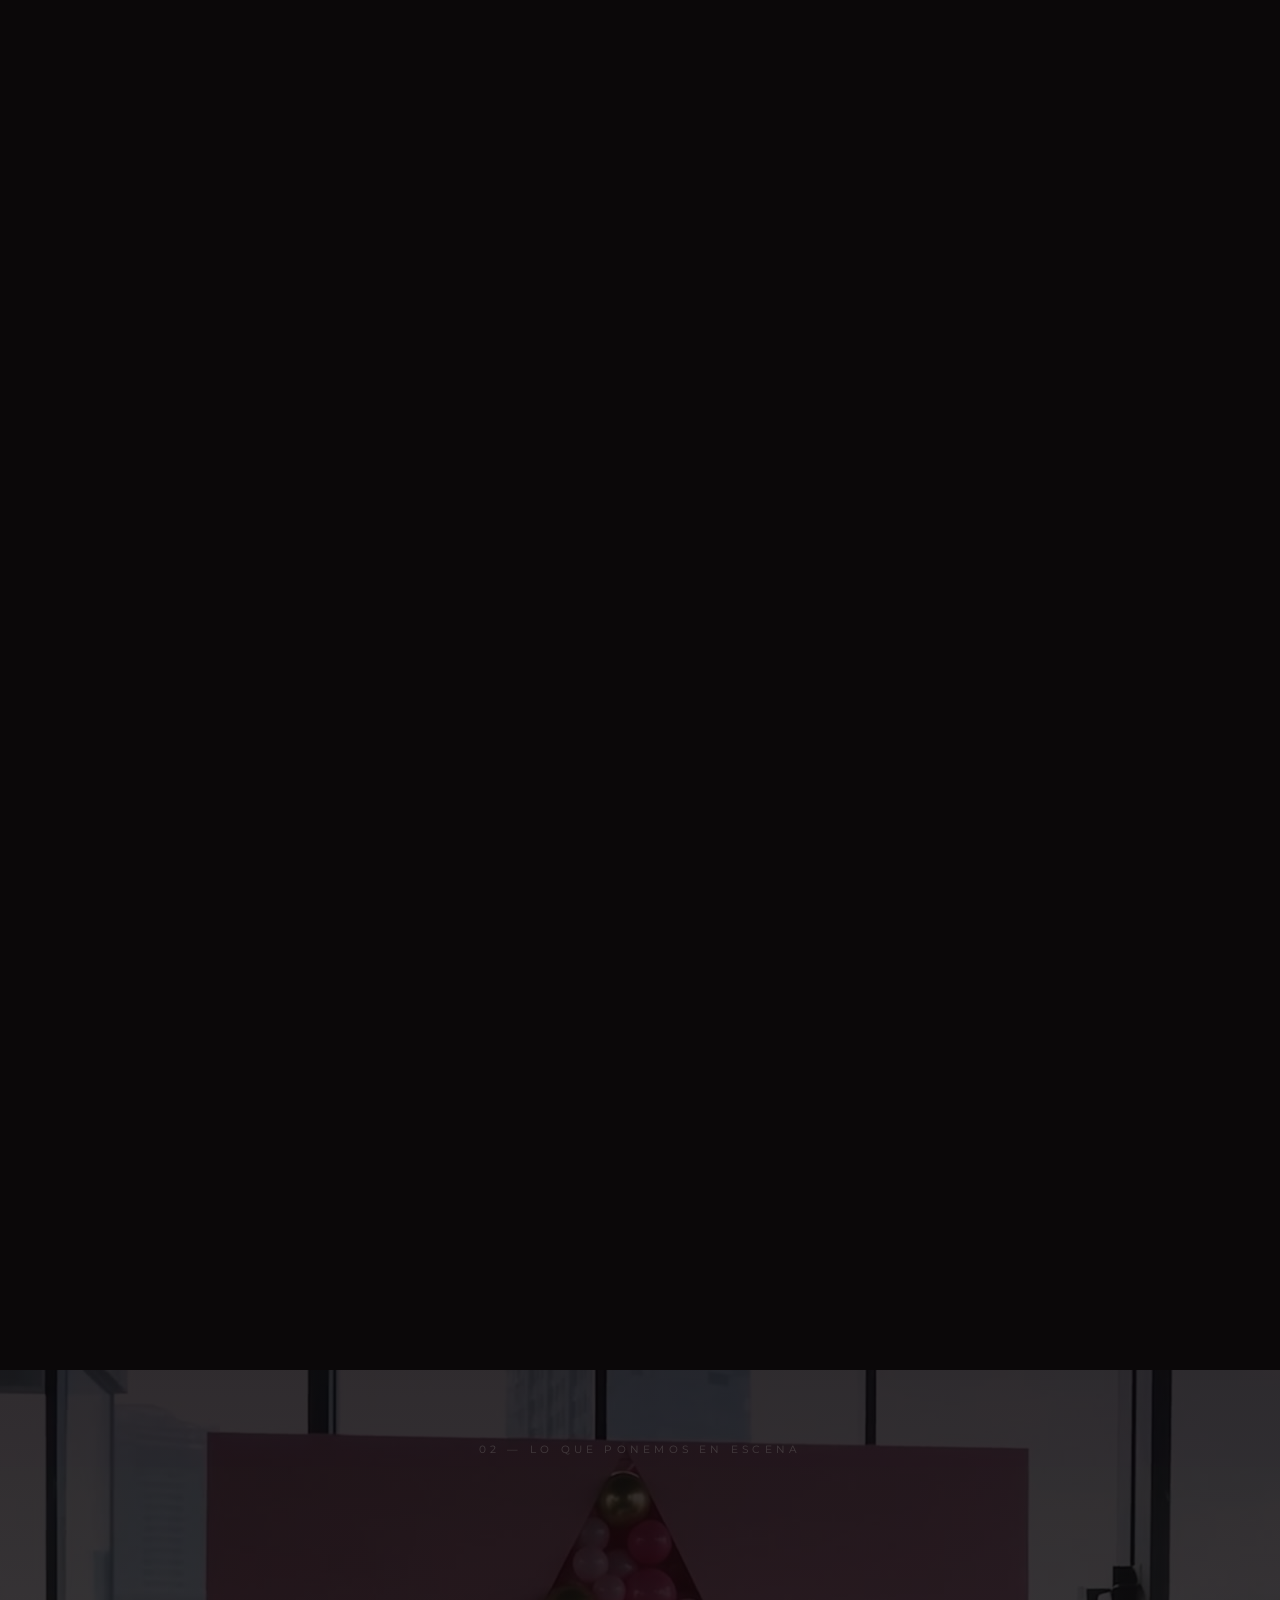
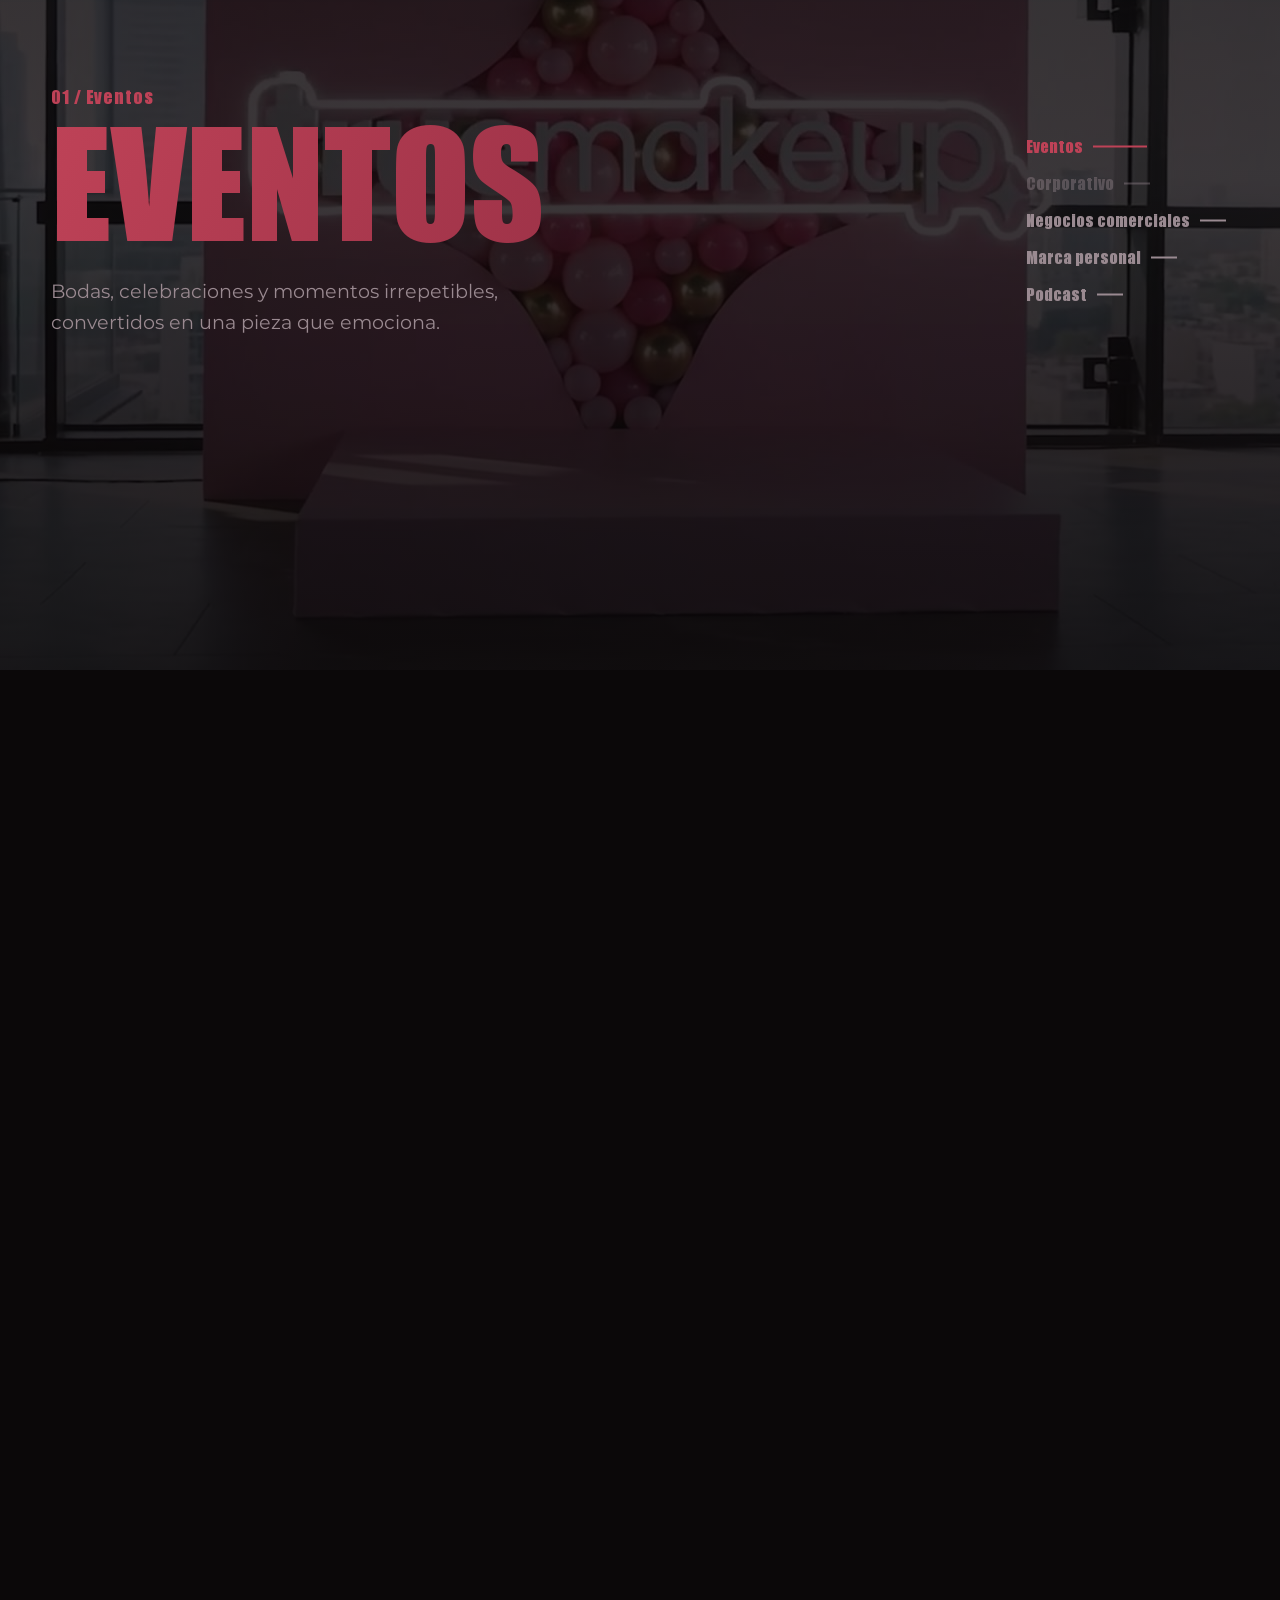
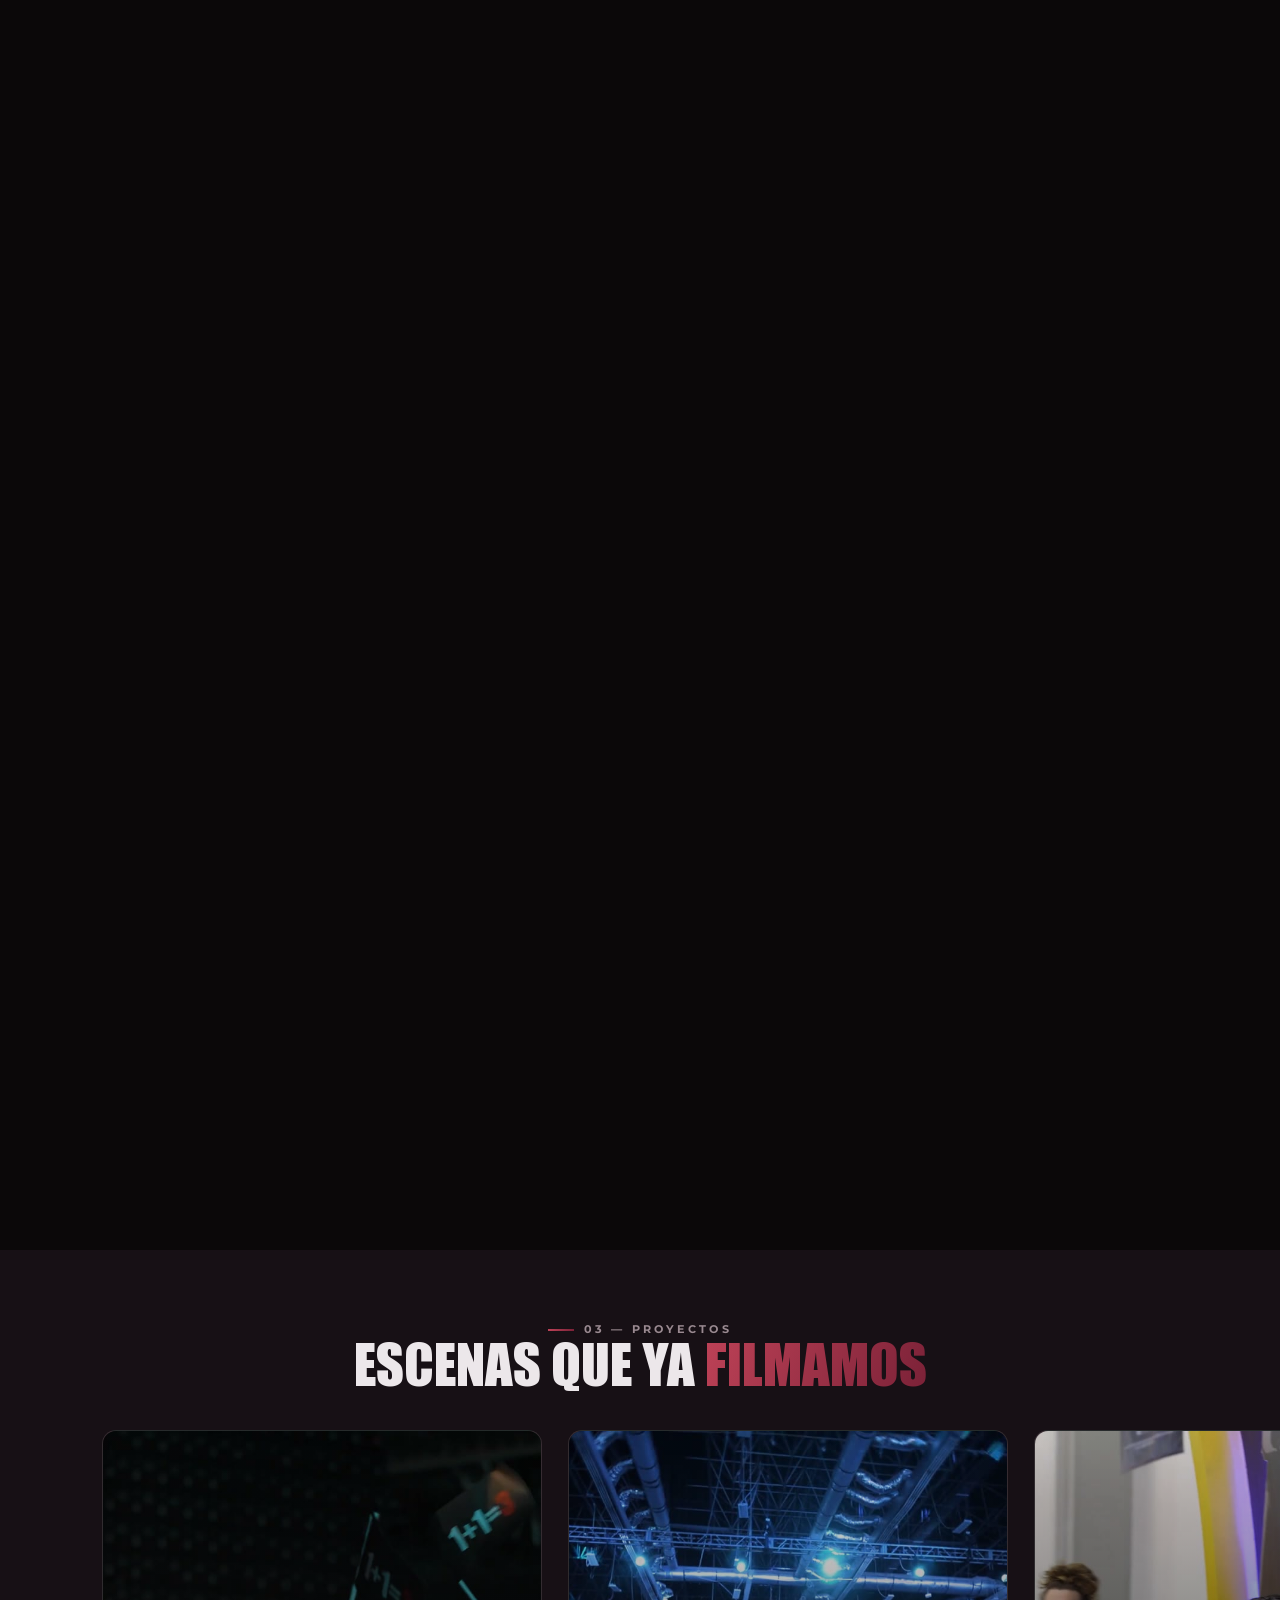
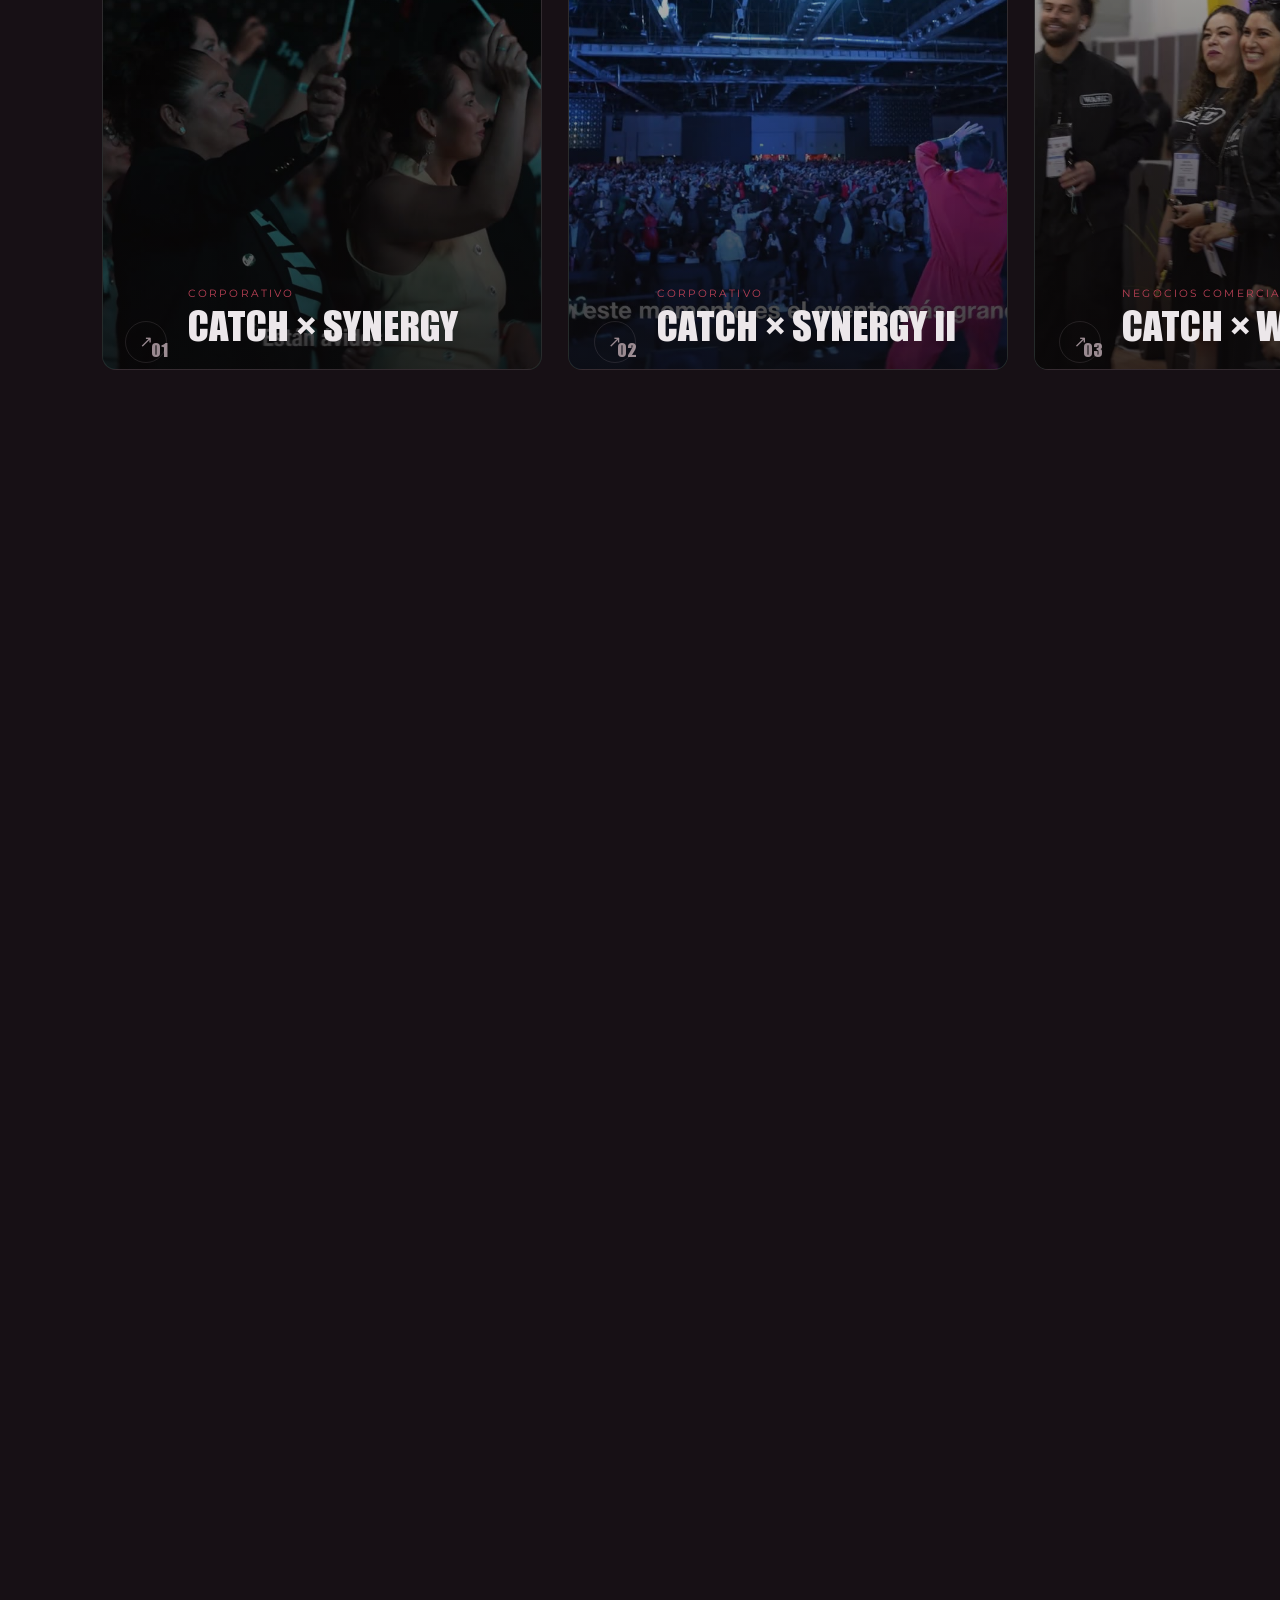
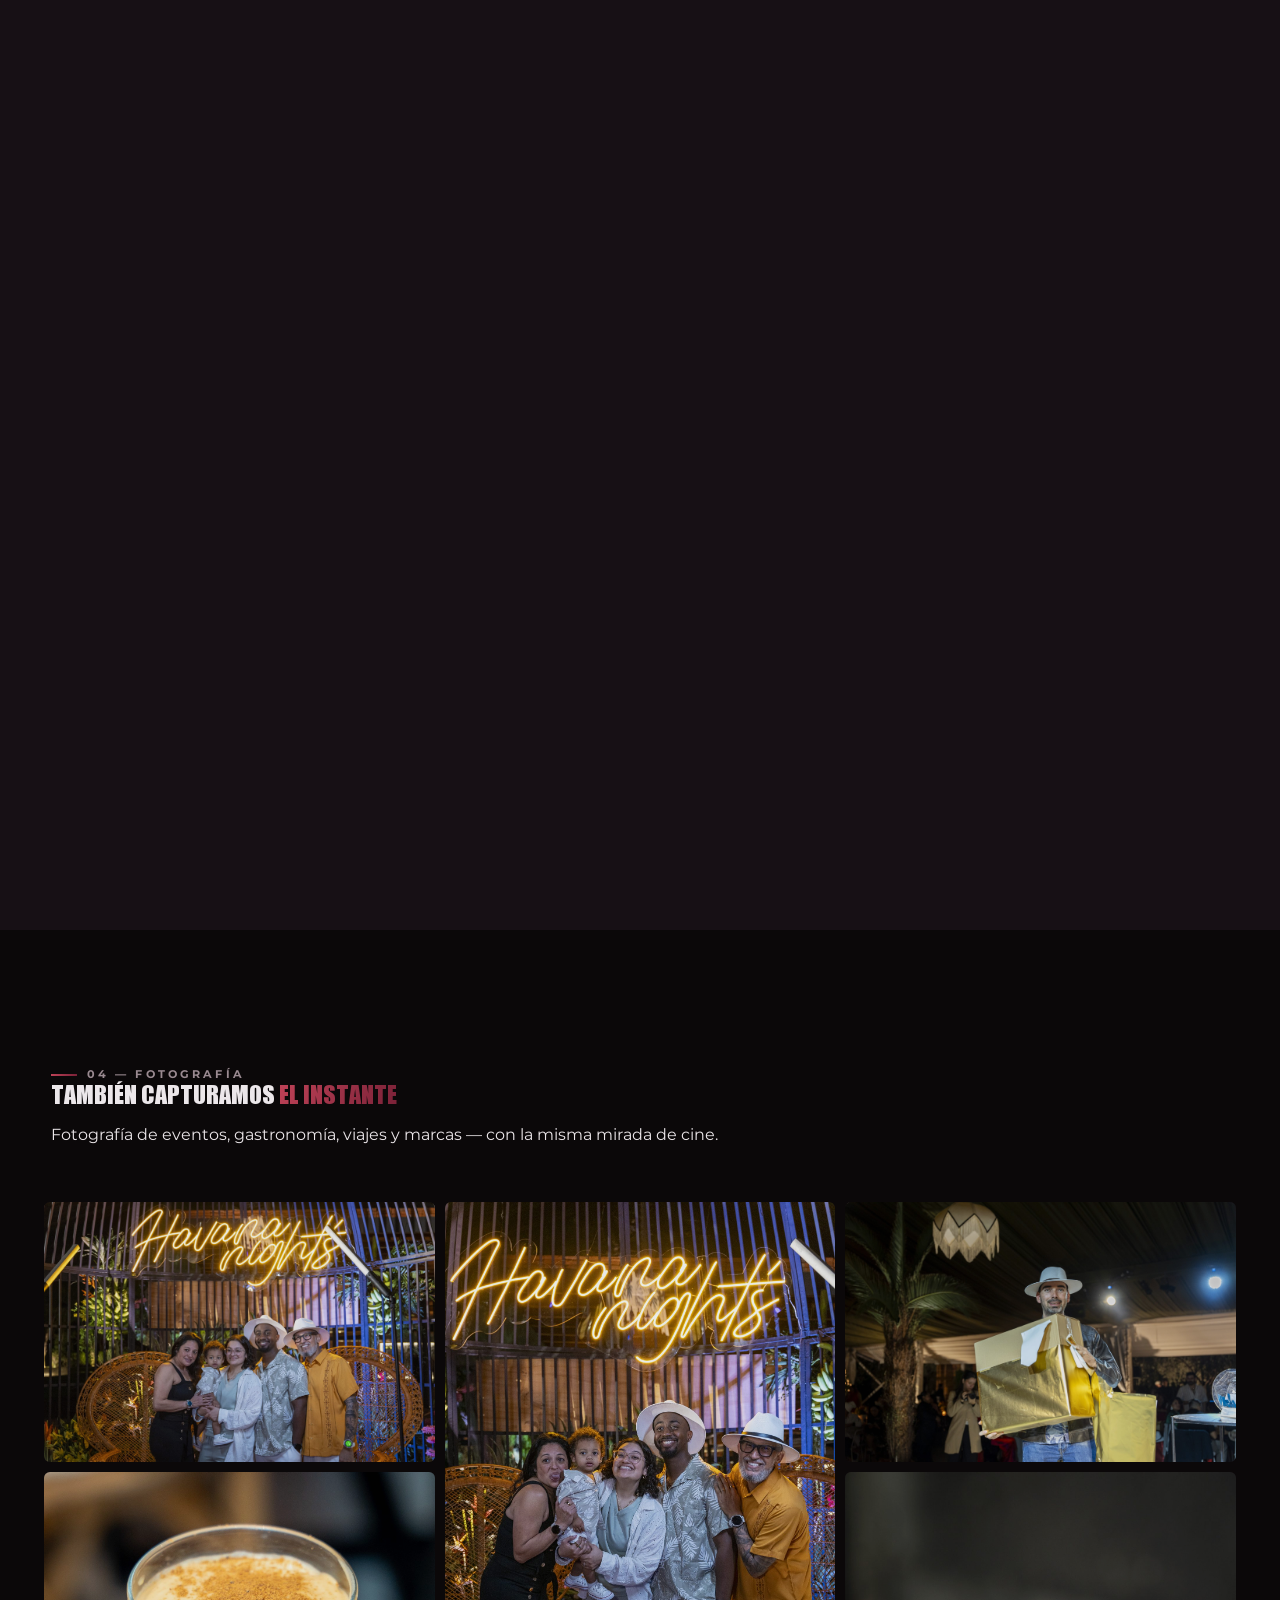
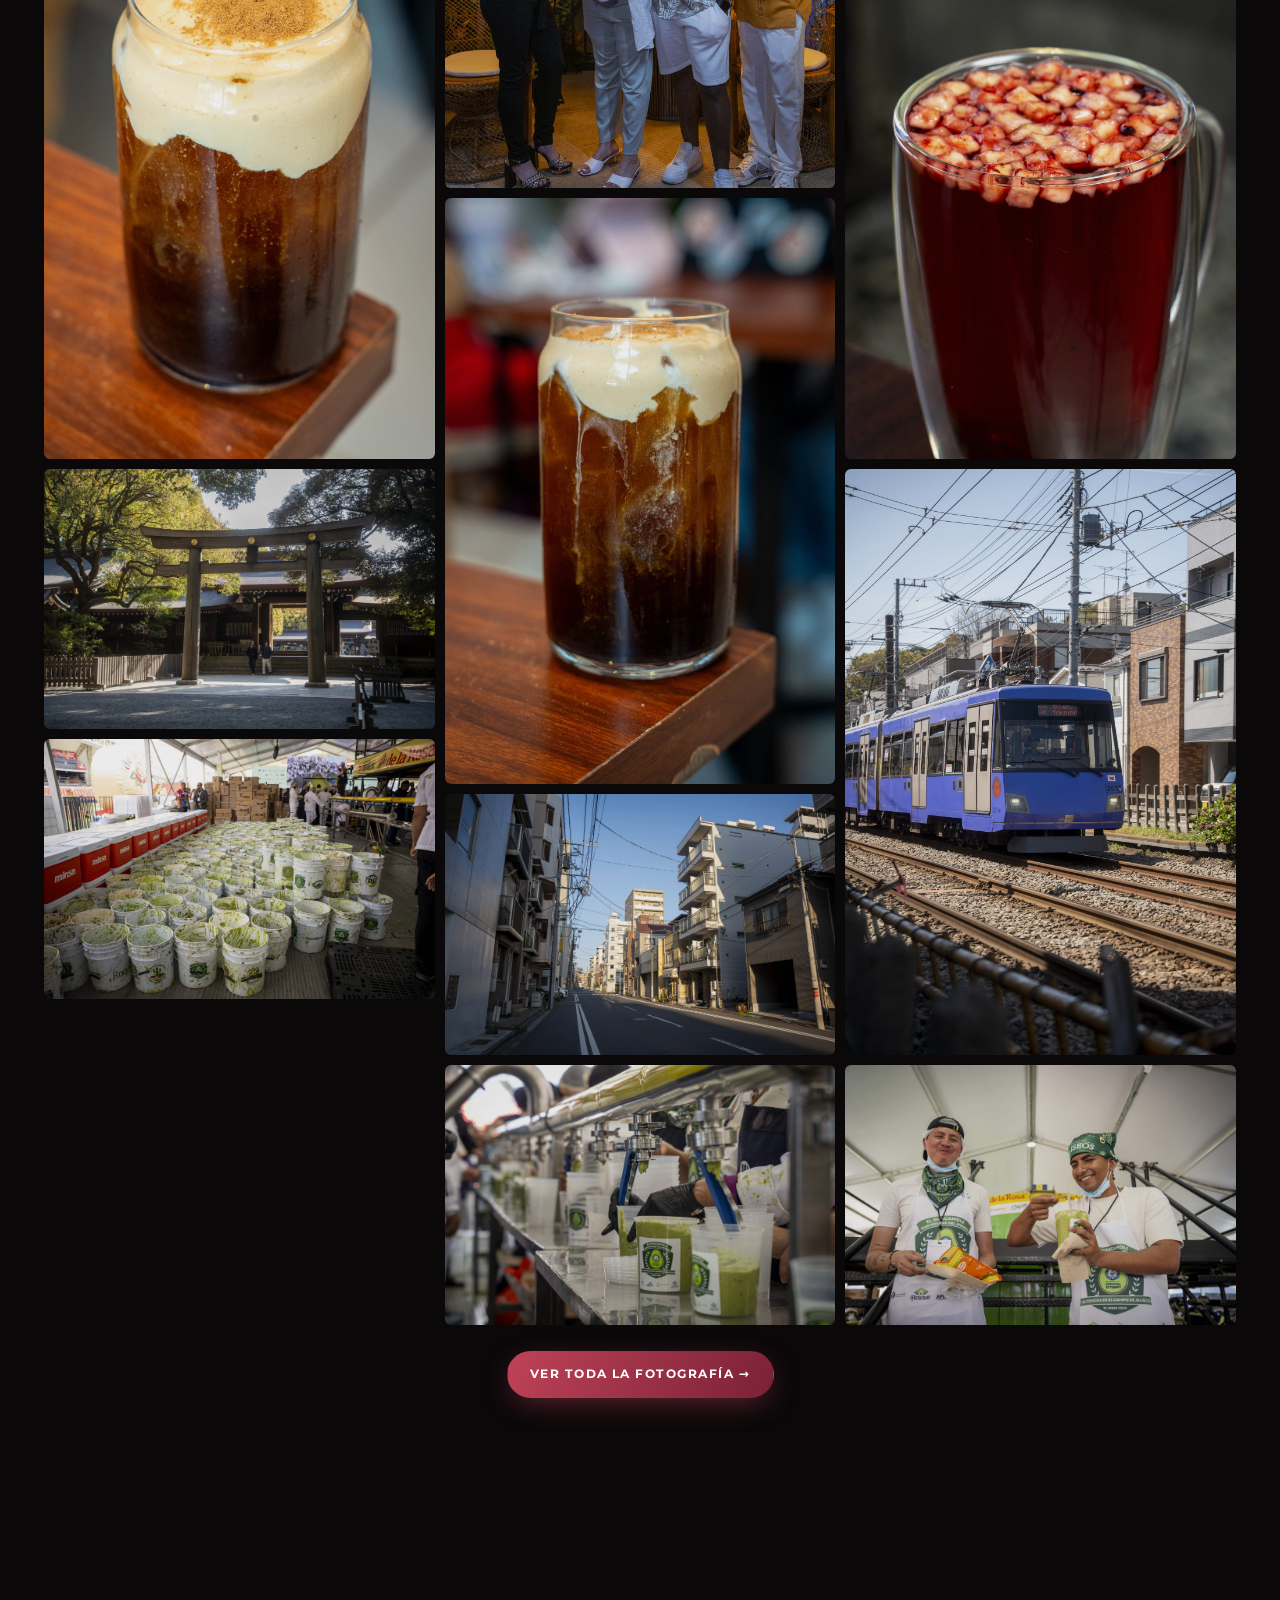
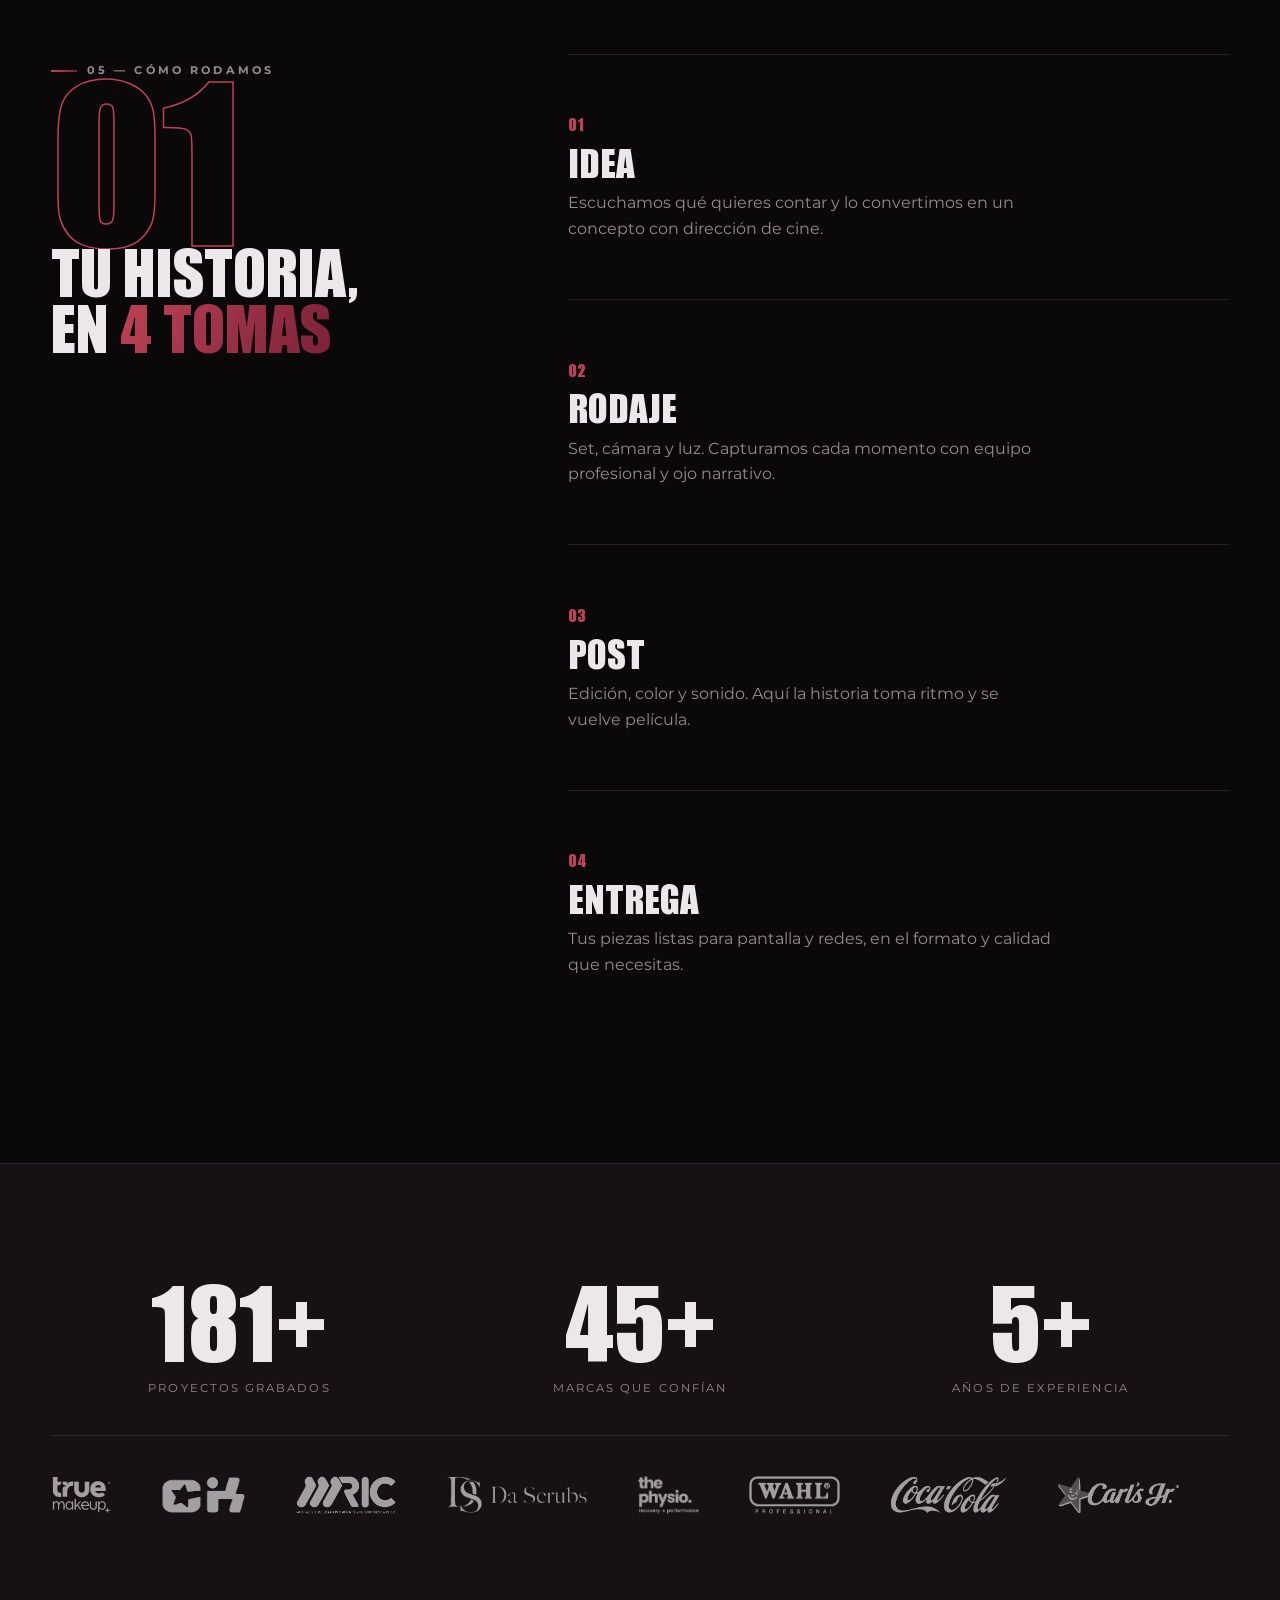
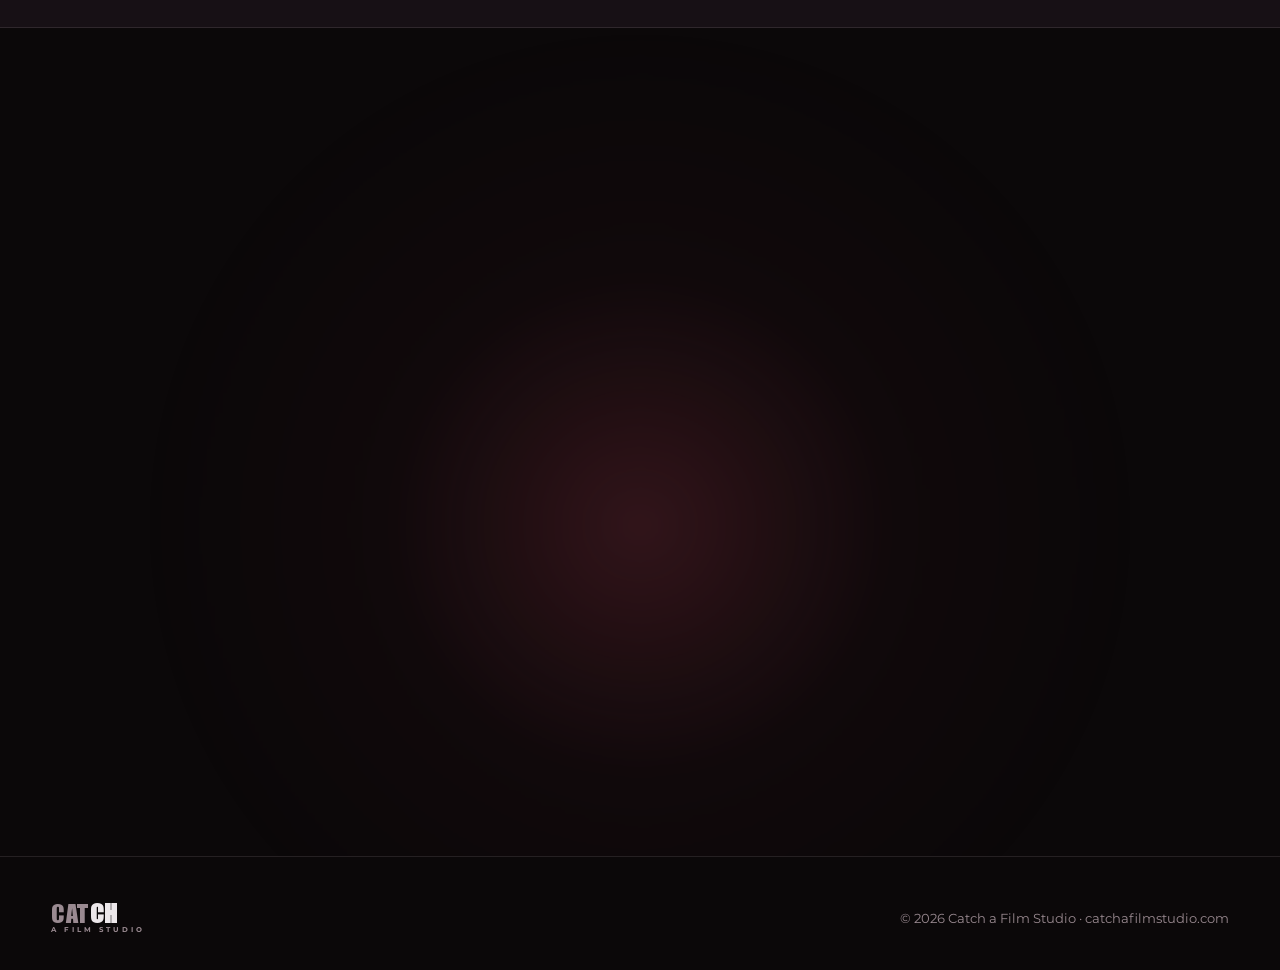
==== commit 5a72f12a: "fotografia: separa el portafolio por proyecto/cliente La galeria se reorganiza en bloques por proyec" ====
--- a/index.html
+++ b/index.html
@@ -264,12 +264,18 @@
 .pfilter2:hover{color:var(--text)}
 .pfilter2.active{color:var(--accent)}
 .pfilter2.active::after{content:"";position:absolute;left:0;right:0;bottom:0;height:2px;background:linear-gradient(90deg,var(--accent),var(--accent2))}
-.pmosaic{column-count:4;column-gap:10px;padding:1.5rem clamp(1.25rem,4vw,2.75rem) 0}
-@media(max-width:1100px){.pmosaic{column-count:3}}
-@media(max-width:720px){.pmosaic{column-count:2}}
-.pmosaic figure{break-inside:avoid;margin:0 0 10px;border-radius:5px;overflow:hidden;cursor:zoom-in;background:var(--bg2)}
-.pmosaic img{width:100%;display:block;opacity:.92;transition:transform .5s,opacity .5s}
-.pmosaic figure:hover img{transform:scale(1.05);opacity:1}
+.pmosaic{padding:clamp(1rem,2.5vw,1.8rem) 0 0}
+.pgroup{padding:0 clamp(1.25rem,4vw,2.75rem)}
+.pgroup+.pgroup{margin-top:clamp(2.4rem,5.5vw,4.2rem)}
+.pgh{display:flex;align-items:baseline;justify-content:space-between;gap:1rem;flex-wrap:wrap;padding-bottom:.85rem;margin-bottom:1.15rem;border-bottom:1px solid var(--line)}
+.pgt{font-family:var(--display);text-transform:uppercase;font-weight:400;font-size:clamp(1.45rem,3.4vw,2.5rem);line-height:1;letter-spacing:.01em}
+.pgm{font-size:.64rem;font-weight:700;letter-spacing:.2em;text-transform:uppercase;color:var(--accent)}
+.pgm-grid{column-count:4;column-gap:10px}
+@media(max-width:1100px){.pgm-grid{column-count:3}}
+@media(max-width:720px){.pgm-grid{column-count:2}}
+.pgm-grid figure{break-inside:avoid;margin:0 0 10px;border-radius:5px;overflow:hidden;cursor:zoom-in;background:var(--bg2)}
+.pgm-grid img{width:100%;display:block;opacity:.92;transition:transform .5s,opacity .5s}
+.pgm-grid figure:hover img{transform:scale(1.05);opacity:1}
 /* vista de portafolio en video */
 .vgrid{display:grid;grid-template-columns:repeat(3,1fr);gap:12px;max-width:1300px;margin:0 auto;padding:1.5rem clamp(1.25rem,4vw,2.75rem) 0}
 @media(max-width:900px){.vgrid{grid-template-columns:repeat(2,1fr)}}
@@ -640,11 +646,15 @@
   route();
 
   // ---- fotografía: se arma desde /fotos-config.json (panel) ----
-  var PHOTOS=[{"f":"BARBERINI-EVENT-109.jpg","c":"eventos"},{"f":"BARBERINI-EVENT-119.jpg","c":"eventos"},{"f":"BARBERINI-EVENT-133.jpg","c":"eventos"},{"f":"BARBERINI-EVENT-135.jpg","c":"eventos"},{"f":"BARBERINI-EVENT-16.jpg","c":"eventos"},{"f":"BARBERINI-EVENT-2.jpg","c":"eventos"},{"f":"BARBERINI-EVENT-22.jpg","c":"eventos"},{"f":"BARBERINI-EVENT-36.jpg","c":"eventos"},{"f":"BARBERINI-EVENT-4.jpg","c":"eventos"},{"f":"BARBERINI-EVENT-43.jpg","c":"eventos"},{"f":"BARBERINI-EVENT-5.jpg","c":"eventos"},{"f":"BARBERINI-EVENT-52.jpg","c":"eventos"},{"f":"BARBERINI-EVENT-58.jpg","c":"eventos"},{"f":"BARBERINI-EVENT-67.jpg","c":"eventos"},{"f":"BARBERINI-EVENT-79.jpg","c":"eventos"},{"f":"BARBERINI-EVENT-8.jpg","c":"eventos"},{"f":"BARBERINI-EVENT-90.jpg","c":"eventos"},{"f":"BARBERINI-EVENT-92.jpg","c":"eventos"},{"f":"DSC00026.jpg","c":"gastronomia"},{"f":"DSC00033.jpg","c":"gastronomia"},{"f":"FIGHT-NIGHTS-102.jpg","c":"eventos"},{"f":"FIGHT-NIGHTS-13.jpg","c":"eventos"},{"f":"FIGHT-NIGHTS-28.jpg","c":"eventos"},{"f":"FIGHT-NIGHTS-30.jpg","c":"eventos"},{"f":"FIGHT-NIGHTS-31.jpg","c":"eventos"},{"f":"FIGHT-NIGHTS-32.jpg","c":"eventos"},{"f":"FIGHT-NIGHTS-34.jpg","c":"eventos"},{"f":"FIGHT-NIGHTS-38.jpg","c":"eventos"},{"f":"FIGHT-NIGHTS-45.jpg","c":"eventos"},{"f":"FIGHT-NIGHTS-49.jpg","c":"eventos"},{"f":"FIGHT-NIGHTS-58.jpg","c":"eventos"},{"f":"FIGHT-NIGHTS-63.jpg","c":"eventos"},{"f":"FIGHT-NIGHTS-73.jpg","c":"eventos"},{"f":"FIGHT-NIGHTS-74.jpg","c":"eventos"},{"f":"FIGHT-NIGHTS-78.jpg","c":"eventos"},{"f":"FIGHT-NIGHTS-79.jpg","c":"eventos"},{"f":"FIGHT-NIGHTS-89.jpg","c":"eventos"},{"f":"FIGHT-NIGHTS-90.jpg","c":"eventos"},{"f":"FIGHT-NIGHTS-92.jpg","c":"eventos"},{"f":"FIGHT-NIGHTS-97.jpg","c":"eventos"},{"f":"FIGHT-NIGHTS-98.jpg","c":"eventos"},{"f":"JAPOND1-114.jpg","c":"viajes"},{"f":"JAPOND1-12.jpg","c":"viajes"},{"f":"JAPOND1-140.jpg","c":"viajes"},{"f":"JAPOND1-146.jpg","c":"viajes"},{"f":"JAPOND1-163.jpg","c":"viajes"},{"f":"JAPOND1-181.jpg","c":"viajes"},{"f":"JAPOND1-202.jpg","c":"viajes"},{"f":"JAPOND1-220.jpg","c":"viajes"},{"f":"JAPOND1-224.jpg","c":"viajes"},{"f":"JAPOND1-252.jpg","c":"viajes"},{"f":"JAPOND1-30.jpg","c":"viajes"},{"f":"JAPOND1-38.jpg","c":"viajes"},{"f":"JAPOND1-43.jpg","c":"viajes"},{"f":"JAPOND1-6.jpg","c":"viajes"},{"f":"JAPOND1-74.jpg","c":"viajes"},{"f":"JAPOND1-79.jpg","c":"viajes"},{"f":"JAPOND1-93.jpg","c":"viajes"},{"f":"LA25-31.jpg","c":"gastronomia"},{"f":"LA25-46.jpg","c":"gastronomia"},{"f":"LA25-53.jpg","c":"gastronomia"},{"f":"LA25-54.jpg","c":"gastronomia"},{"f":"LA25-6.jpg","c":"gastronomia"},{"f":"LA252-7.jpg","c":"gastronomia"},{"f":"LA252-8.jpg","c":"gastronomia"},{"f":"LM25-2.jpg","c":"gastronomia"},{"f":"LM25-4.jpg","c":"gastronomia"},{"f":"LOUIS-AGOSTO-25.jpg","c":"gastronomia"},{"f":"LOUIS-AGOSTO-38.jpg","c":"gastronomia"},{"f":"LOUIS-AGOSTO-9.jpg","c":"gastronomia"},{"f":"POST-ICELAND-04.jpg","c":"viajes"},{"f":"POST-ICELAND-05.jpg","c":"viajes"},{"f":"POST-ICELAND-07.jpg","c":"viajes"},{"f":"POST-ICELAND-08.jpg","c":"viajes"},{"f":"POSTS-NYC-03.jpg","c":"viajes"},{"f":"RECORD-GUACAMOLE-10.jpg","c":"corporativo"},{"f":"RECORD-GUACAMOLE-101.jpg","c":"corporativo"},{"f":"RECORD-GUACAMOLE-102.jpg","c":"corporativo"},{"f":"RECORD-GUACAMOLE-104.jpg","c":"corporativo"},{"f":"RECORD-GUACAMOLE-115.jpg","c":"corporativo"},{"f":"RECORD-GUACAMOLE-116.jpg","c":"corporativo"},{"f":"RECORD-GUACAMOLE-161.jpg","c":"corporativo"},{"f":"RECORD-GUACAMOLE-162.jpg","c":"corporativo"},{"f":"RECORD-GUACAMOLE-164.jpg","c":"corporativo"},{"f":"RECORD-GUACAMOLE-19.jpg","c":"corporativo"},{"f":"RECORD-GUACAMOLE-22.jpg","c":"corporativo"},{"f":"RECORD-GUACAMOLE-29.jpg","c":"corporativo"},{"f":"RECORD-GUACAMOLE-34.jpg","c":"corporativo"},{"f":"RECORD-GUACAMOLE-39.jpg","c":"corporativo"},{"f":"RECORD-GUACAMOLE-41.jpg","c":"corporativo"},{"f":"RECORD-GUACAMOLE-60.jpg","c":"corporativo"},{"f":"RECORD-GUACAMOLE-74.jpg","c":"corporativo"},{"f":"RECORD-GUACAMOLE-75.jpg","c":"corporativo"},{"f":"RECORD-GUACAMOLE-9.jpg","c":"corporativo"},{"f":"RECORD-GUACAMOLE-94.jpg","c":"corporativo"},{"f":"TOBIKO-11.jpg","c":"gastronomia"},{"f":"TOBIKO-14.jpg","c":"gastronomia"},{"f":"TOBIKO-19.jpg","c":"gastronomia"},{"f":"TOBIKO-21.jpg","c":"gastronomia"},{"f":"TOBIKO-34.jpg","c":"gastronomia"},{"f":"TOBIKO-40.jpg","c":"gastronomia"},{"f":"TOBIKO-48.jpg","c":"gastronomia"},{"f":"TOBIKO-61.jpg","c":"gastronomia"},{"f":"TRUEMAKEUP-106.jpg","c":"eventos"},{"f":"TRUEMAKEUP-110.jpg","c":"eventos"},{"f":"TRUEMAKEUP-16.jpg","c":"eventos"},{"f":"TRUEMAKEUP-2.jpg","c":"eventos"},{"f":"TRUEMAKEUP-32.jpg","c":"eventos"},{"f":"TRUEMAKEUP-39.jpg","c":"eventos"},{"f":"TRUEMAKEUP-4.jpg","c":"eventos"},{"f":"TRUEMAKEUP-42.jpg","c":"eventos"},{"f":"TRUEMAKEUP-47.jpg","c":"eventos"},{"f":"TRUEMAKEUP-52.jpg","c":"eventos"},{"f":"TRUEMAKEUP-65.jpg","c":"eventos"},{"f":"TRUEMAKEUP.jpg","c":"eventos"}];
+  var PHOTOS=[{"f":"BARBERINI-EVENT-109.jpg","c":"eventos","p":"barberini"},{"f":"BARBERINI-EVENT-119.jpg","c":"eventos","p":"barberini"},{"f":"BARBERINI-EVENT-133.jpg","c":"eventos","p":"barberini"},{"f":"BARBERINI-EVENT-135.jpg","c":"eventos","p":"barberini"},{"f":"BARBERINI-EVENT-16.jpg","c":"eventos","p":"barberini"},{"f":"BARBERINI-EVENT-2.jpg","c":"eventos","p":"barberini"},{"f":"BARBERINI-EVENT-22.jpg","c":"eventos","p":"barberini"},{"f":"BARBERINI-EVENT-36.jpg","c":"eventos","p":"barberini"},{"f":"BARBERINI-EVENT-4.jpg","c":"eventos","p":"barberini"},{"f":"BARBERINI-EVENT-43.jpg","c":"eventos","p":"barberini"},{"f":"BARBERINI-EVENT-5.jpg","c":"eventos","p":"barberini"},{"f":"BARBERINI-EVENT-52.jpg","c":"eventos","p":"barberini"},{"f":"BARBERINI-EVENT-58.jpg","c":"eventos","p":"barberini"},{"f":"BARBERINI-EVENT-67.jpg","c":"eventos","p":"barberini"},{"f":"BARBERINI-EVENT-79.jpg","c":"eventos","p":"barberini"},{"f":"BARBERINI-EVENT-8.jpg","c":"eventos","p":"barberini"},{"f":"BARBERINI-EVENT-90.jpg","c":"eventos","p":"barberini"},{"f":"BARBERINI-EVENT-92.jpg","c":"eventos","p":"barberini"},{"f":"DSC00026.jpg","c":"gastronomia","p":"louis"},{"f":"DSC00033.jpg","c":"gastronomia","p":"louis"},{"f":"FIGHT-NIGHTS-102.jpg","c":"eventos","p":"fight"},{"f":"FIGHT-NIGHTS-13.jpg","c":"eventos","p":"fight"},{"f":"FIGHT-NIGHTS-28.jpg","c":"eventos","p":"fight"},{"f":"FIGHT-NIGHTS-30.jpg","c":"eventos","p":"fight"},{"f":"FIGHT-NIGHTS-31.jpg","c":"eventos","p":"fight"},{"f":"FIGHT-NIGHTS-32.jpg","c":"eventos","p":"fight"},{"f":"FIGHT-NIGHTS-34.jpg","c":"eventos","p":"fight"},{"f":"FIGHT-NIGHTS-38.jpg","c":"eventos","p":"fight"},{"f":"FIGHT-NIGHTS-45.jpg","c":"eventos","p":"fight"},{"f":"FIGHT-NIGHTS-49.jpg","c":"eventos","p":"fight"},{"f":"FIGHT-NIGHTS-58.jpg","c":"eventos","p":"fight"},{"f":"FIGHT-NIGHTS-63.jpg","c":"eventos","p":"fight"},{"f":"FIGHT-NIGHTS-73.jpg","c":"eventos","p":"fight"},{"f":"FIGHT-NIGHTS-74.jpg","c":"eventos","p":"fight"},{"f":"FIGHT-NIGHTS-78.jpg","c":"eventos","p":"fight"},{"f":"FIGHT-NIGHTS-79.jpg","c":"eventos","p":"fight"},{"f":"FIGHT-NIGHTS-89.jpg","c":"eventos","p":"fight"},{"f":"FIGHT-NIGHTS-90.jpg","c":"eventos","p":"fight"},{"f":"FIGHT-NIGHTS-92.jpg","c":"eventos","p":"fight"},{"f":"FIGHT-NIGHTS-97.jpg","c":"eventos","p":"fight"},{"f":"FIGHT-NIGHTS-98.jpg","c":"eventos","p":"fight"},{"f":"JAPOND1-114.jpg","c":"viajes","p":"japon"},{"f":"JAPOND1-12.jpg","c":"viajes","p":"japon"},{"f":"JAPOND1-140.jpg","c":"viajes","p":"japon"},{"f":"JAPOND1-146.jpg","c":"viajes","p":"japon"},{"f":"JAPOND1-163.jpg","c":"viajes","p":"japon"},{"f":"JAPOND1-181.jpg","c":"viajes","p":"japon"},{"f":"JAPOND1-202.jpg","c":"viajes","p":"japon"},{"f":"JAPOND1-220.jpg","c":"viajes","p":"japon"},{"f":"JAPOND1-224.jpg","c":"viajes","p":"japon"},{"f":"JAPOND1-252.jpg","c":"viajes","p":"japon"},{"f":"JAPOND1-30.jpg","c":"viajes","p":"japon"},{"f":"JAPOND1-38.jpg","c":"viajes","p":"japon"},{"f":"JAPOND1-43.jpg","c":"viajes","p":"japon"},{"f":"JAPOND1-6.jpg","c":"viajes","p":"japon"},{"f":"JAPOND1-74.jpg","c":"viajes","p":"japon"},{"f":"JAPOND1-79.jpg","c":"viajes","p":"japon"},{"f":"JAPOND1-93.jpg","c":"viajes","p":"japon"},{"f":"LA25-31.jpg","c":"gastronomia","p":"louis"},{"f":"LA25-46.jpg","c":"gastronomia","p":"louis"},{"f":"LA25-53.jpg","c":"gastronomia","p":"louis"},{"f":"LA25-54.jpg","c":"gastronomia","p":"louis"},{"f":"LA25-6.jpg","c":"gastronomia","p":"louis"},{"f":"LA252-7.jpg","c":"gastronomia","p":"louis"},{"f":"LA252-8.jpg","c":"gastronomia","p":"louis"},{"f":"LM25-2.jpg","c":"gastronomia","p":"louis"},{"f":"LM25-4.jpg","c":"gastronomia","p":"louis"},{"f":"LOUIS-AGOSTO-25.jpg","c":"gastronomia","p":"louis"},{"f":"LOUIS-AGOSTO-38.jpg","c":"gastronomia","p":"louis"},{"f":"LOUIS-AGOSTO-9.jpg","c":"gastronomia","p":"louis"},{"f":"POST-ICELAND-04.jpg","c":"viajes","p":"islandia"},{"f":"POST-ICELAND-05.jpg","c":"viajes","p":"islandia"},{"f":"POST-ICELAND-07.jpg","c":"viajes","p":"islandia"},{"f":"POST-ICELAND-08.jpg","c":"viajes","p":"islandia"},{"f":"POSTS-NYC-03.jpg","c":"viajes","p":"nyc"},{"f":"RECORD-GUACAMOLE-10.jpg","c":"corporativo","p":"guacamole"},{"f":"RECORD-GUACAMOLE-101.jpg","c":"corporativo","p":"guacamole"},{"f":"RECORD-GUACAMOLE-102.jpg","c":"corporativo","p":"guacamole"},{"f":"RECORD-GUACAMOLE-104.jpg","c":"corporativo","p":"guacamole"},{"f":"RECORD-GUACAMOLE-115.jpg","c":"corporativo","p":"guacamole"},{"f":"RECORD-GUACAMOLE-116.jpg","c":"corporativo","p":"guacamole"},{"f":"RECORD-GUACAMOLE-161.jpg","c":"corporativo","p":"guacamole"},{"f":"RECORD-GUACAMOLE-162.jpg","c":"corporativo","p":"guacamole"},{"f":"RECORD-GUACAMOLE-164.jpg","c":"corporativo","p":"guacamole"},{"f":"RECORD-GUACAMOLE-19.jpg","c":"corporativo","p":"guacamole"},{"f":"RECORD-GUACAMOLE-22.jpg","c":"corporativo","p":"guacamole"},{"f":"RECORD-GUACAMOLE-29.jpg","c":"corporativo","p":"guacamole"},{"f":"RECORD-GUACAMOLE-34.jpg","c":"corporativo","p":"guacamole"},{"f":"RECORD-GUACAMOLE-39.jpg","c":"corporativo","p":"guacamole"},{"f":"RECORD-GUACAMOLE-41.jpg","c":"corporativo","p":"guacamole"},{"f":"RECORD-GUACAMOLE-60.jpg","c":"corporativo","p":"guacamole"},{"f":"RECORD-GUACAMOLE-74.jpg","c":"corporativo","p":"guacamole"},{"f":"RECORD-GUACAMOLE-75.jpg","c":"corporativo","p":"guacamole"},{"f":"RECORD-GUACAMOLE-9.jpg","c":"corporativo","p":"guacamole"},{"f":"RECORD-GUACAMOLE-94.jpg","c":"corporativo","p":"guacamole"},{"f":"TOBIKO-11.jpg","c":"gastronomia","p":"tobiko"},{"f":"TOBIKO-14.jpg","c":"gastronomia","p":"tobiko"},{"f":"TOBIKO-19.jpg","c":"gastronomia","p":"tobiko"},{"f":"TOBIKO-21.jpg","c":"gastronomia","p":"tobiko"},{"f":"TOBIKO-34.jpg","c":"gastronomia","p":"tobiko"},{"f":"TOBIKO-40.jpg","c":"gastronomia","p":"tobiko"},{"f":"TOBIKO-48.jpg","c":"gastronomia","p":"tobiko"},{"f":"TOBIKO-61.jpg","c":"gastronomia","p":"tobiko"},{"f":"TRUEMAKEUP-106.jpg","c":"eventos","p":"truemakeup"},{"f":"TRUEMAKEUP-110.jpg","c":"eventos","p":"truemakeup"},{"f":"TRUEMAKEUP-16.jpg","c":"eventos","p":"truemakeup"},{"f":"TRUEMAKEUP-2.jpg","c":"eventos","p":"truemakeup"},{"f":"TRUEMAKEUP-32.jpg","c":"eventos","p":"truemakeup"},{"f":"TRUEMAKEUP-39.jpg","c":"eventos","p":"truemakeup"},{"f":"TRUEMAKEUP-4.jpg","c":"eventos","p":"truemakeup"},{"f":"TRUEMAKEUP-42.jpg","c":"eventos","p":"truemakeup"},{"f":"TRUEMAKEUP-47.jpg","c":"eventos","p":"truemakeup"},{"f":"TRUEMAKEUP-52.jpg","c":"eventos","p":"truemakeup"},{"f":"TRUEMAKEUP-65.jpg","c":"eventos","p":"truemakeup"},{"f":"TRUEMAKEUP.jpg","c":"eventos","p":"truemakeup"}];
   var CATL={eventos:'Eventos',gastronomia:'Gastronomía',viajes:'Viajes',corporativo:'Corporativo'};
-  function fig(p){ return '<figure data-cat="'+p.c+'"><img loading="lazy" src="/fotos/'+p.f+'" alt="Catch a Film — '+CATL[p.c]+'"></figure>'; }
-  function interleave(list){ var by={eventos:[],gastronomia:[],viajes:[],corporativo:[]}; list.forEach(function(p){(by[p.c]||by.eventos).push(p);}); var out=[],go=true; while(go){go=false;['eventos','gastronomia','viajes','corporativo'].forEach(function(c){if(by[c].length){out.push(by[c].shift());go=true;}});} return out; }
+  var PROJL={barberini:'Barberini',fight:'Fight Nights',truemakeup:'Truemakeup',louis:'Louis Café',tobiko:'Tobiko',guacamole:'Récord Guacamole',japon:'Japón',islandia:'Islandia',nyc:'Nueva York',otros:'Otros'};
+  var PTYPE={barberini:'eventos',fight:'eventos',truemakeup:'eventos',louis:'gastronomia',tobiko:'gastronomia',japon:'viajes',islandia:'viajes',nyc:'viajes',guacamole:'corporativo',otros:'eventos'};
+  var PORDER=['barberini','fight','truemakeup','louis','tobiko','japon','islandia','nyc','guacamole'];
+  function fig(p){ return '<figure data-cat="'+p.c+'" data-p="'+p.p+'"><img loading="lazy" src="/fotos/'+p.f+'" alt="Catch a Film — '+(PROJL[p.p]||CATL[p.c])+'"></figure>'; }
   function defaultTeaser(vis){ var by={eventos:[],gastronomia:[],viajes:[],corporativo:[]}; vis.forEach(function(p){if(by[p.c])by[p.c].push(p);}); var out=[]; for(var i=0;i<3;i++){['eventos','gastronomia','viajes','corporativo'].forEach(function(c){if(by[c][i])out.push(by[c][i]);});} return out; }
+  function groupHTML(pk,list){ var ty=PTYPE[pk]||(list[0]&&list[0].c)||'eventos';
+    return '<section class="pgroup" data-cat="'+ty+'" data-p="'+pk+'"><div class="pgh"><span class="pgt">'+(PROJL[pk]||pk)+'</span><span class="pgm">'+CATL[ty]+' · '+list.length+'</span></div><div class="pgm-grid">'+list.map(fig).join('')+'</div></section>'; }
   function buildPhotos(cfg){
     var featured=(cfg&&cfg.featured)||[], hidden=(cfg&&cfg.hidden)||[];
     var hset={}; hidden.forEach(function(f){hset[f]=1;});
@@ -654,14 +664,18 @@
     teaser=teaser.slice(0,12);
     var pt=document.getElementById('pteaser'), pm=document.getElementById('pmosaic');
     if(pt) pt.innerHTML=teaser.map(fig).join('');
-    if(pm) pm.innerHTML=interleave(visible).map(fig).join('');
+    if(pm){ var by={}; visible.forEach(function(p){ (by[p.p]=by[p.p]||[]).push(p); });
+      var order=PORDER.slice(); Object.keys(by).forEach(function(pk){ if(order.indexOf(pk)<0) order.push(pk); });
+      var html=''; order.forEach(function(pk){ if(by[pk]&&by[pk].length) html+=groupHTML(pk,by[pk]); });
+      pm.innerHTML=html; }
     wirePhotos();
   }
   function wirePhotos(){
-    var fb=document.querySelectorAll('#pfilters2 .pfilter2'), figs=document.querySelectorAll('#pmosaic figure');
-    fb.forEach(function(b){ b.onclick=function(){ fb.forEach(function(x){x.classList.remove('active')}); b.classList.add('active'); var c=b.getAttribute('data-cat'); figs.forEach(function(f){ f.style.display=(c==='all'||f.getAttribute('data-cat')===c)?'':'none'; }); }; });
+    var fb=document.querySelectorAll('#pfilters2 .pfilter2'), groups=document.querySelectorAll('#pmosaic .pgroup');
+    fb.forEach(function(b){ b.onclick=function(){ fb.forEach(function(x){x.classList.remove('active')}); b.classList.add('active'); var c=b.getAttribute('data-cat'); groups.forEach(function(g){ g.style.display=(c==='all'||g.getAttribute('data-cat')===c)?'':'none'; }); }; });
     var lb=document.getElementById('plb'), im=document.getElementById('plbImg'); if(!lb)return; var cur=[],idx=0;
-    function collect(fg){ var grid=fg.closest('#pmosaic')||fg.closest('#pteaser'); cur=Array.prototype.filter.call(grid.querySelectorAll('figure'),function(f){return f.style.display!=='none';}); idx=cur.indexOf(fg); if(idx<0)idx=0; }
+    function vis(f){ var g=f.closest('.pgroup'); return !g || g.style.display!=='none'; }
+    function collect(fg){ var root=fg.closest('#pmosaic')||fg.closest('#pteaser'); cur=Array.prototype.filter.call(root.querySelectorAll('figure'),vis); idx=cur.indexOf(fg); if(idx<0)idx=0; }
     function show(){ var f=cur[idx]; if(f) im.src=f.querySelector('img').getAttribute('src'); }
     function op(fg){ collect(fg); show(); lb.classList.add('open'); document.body.style.overflow='hidden'; }
     function cl(){ lb.classList.remove('open'); document.body.style.overflow=''; im.removeAttribute('src'); }
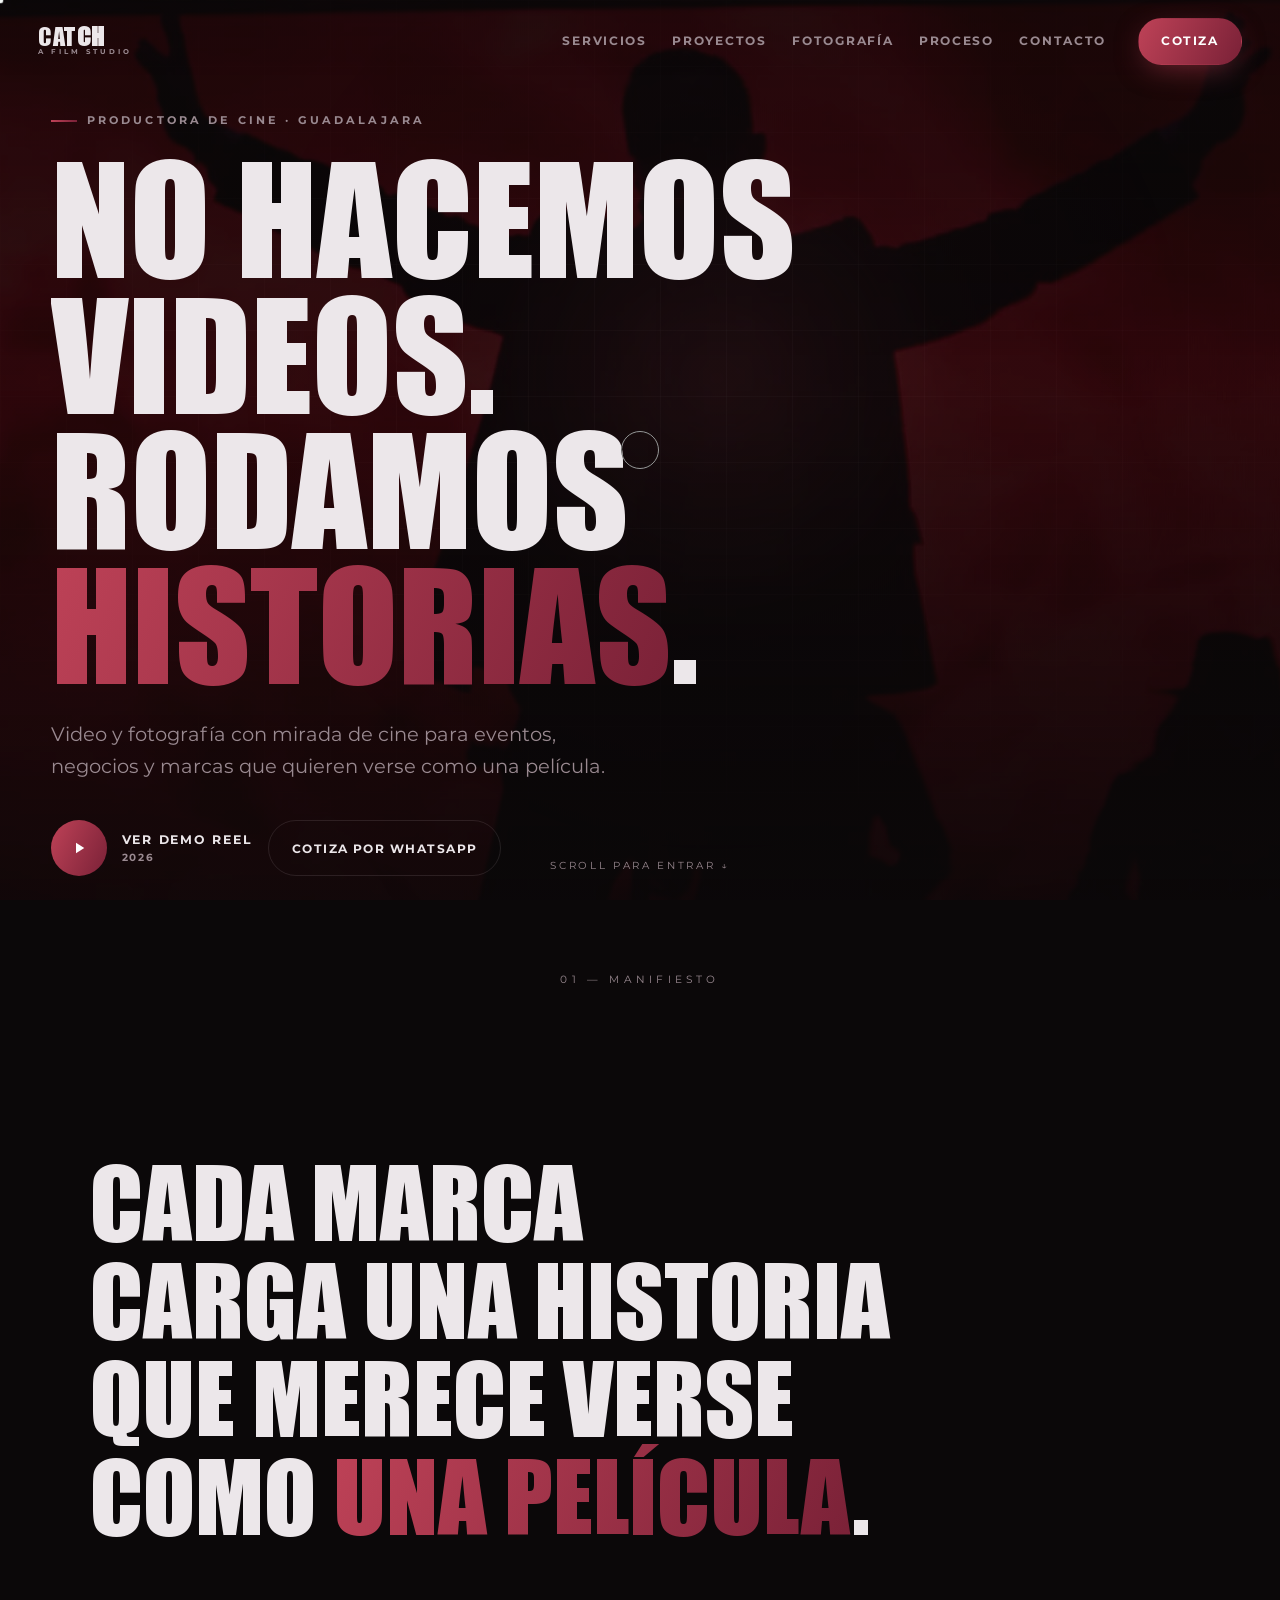
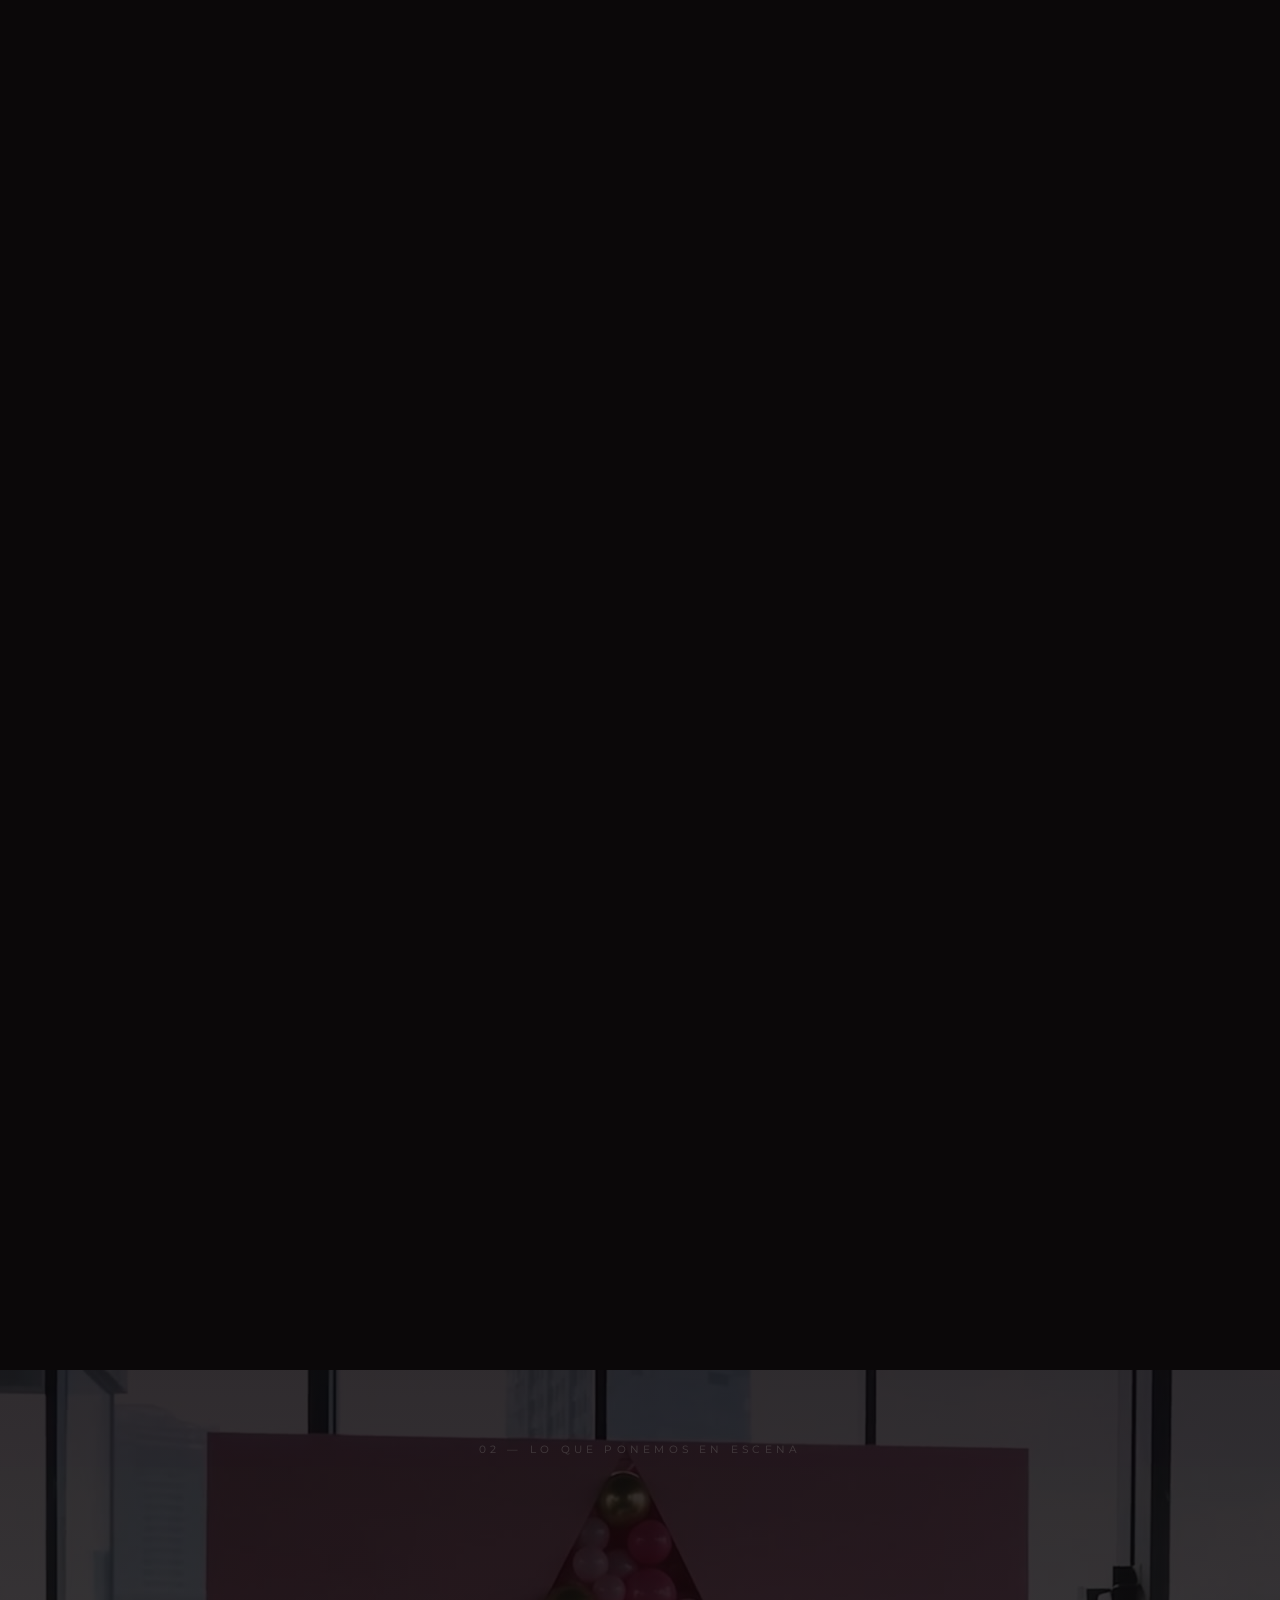
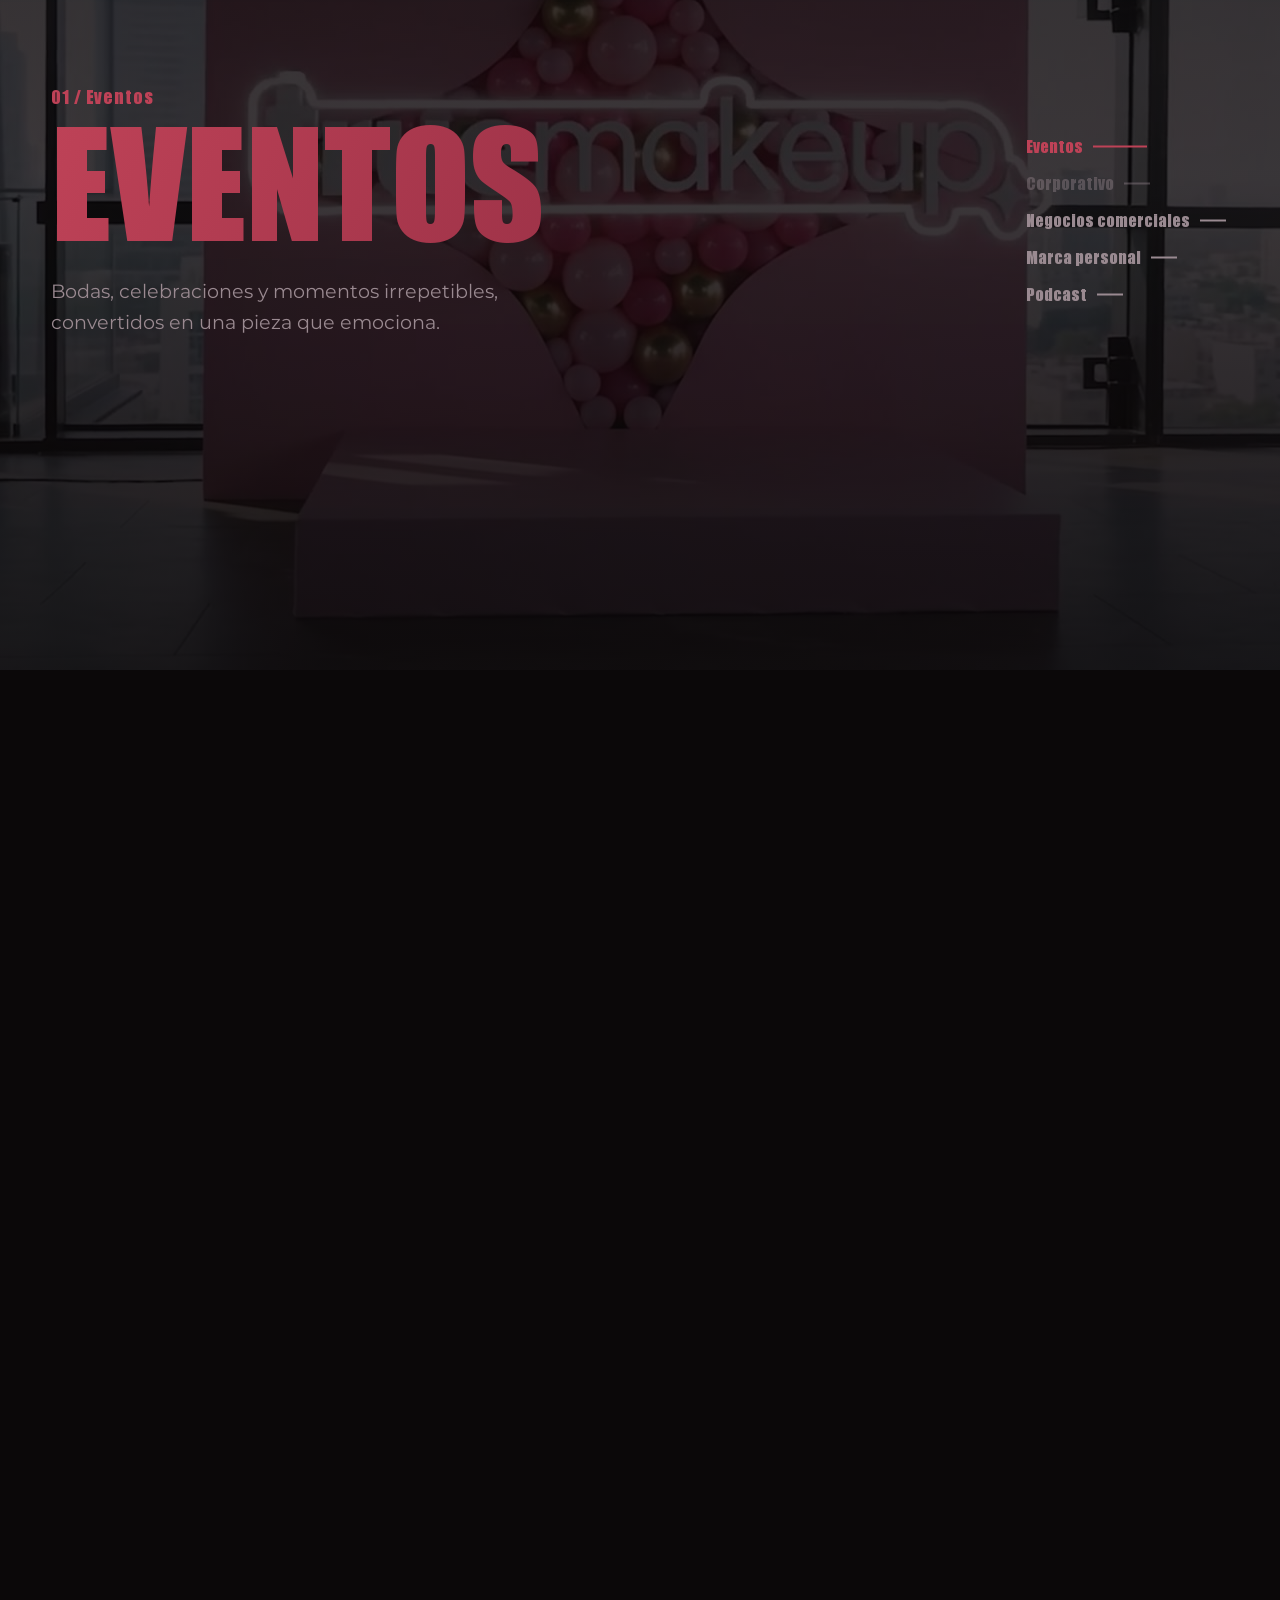
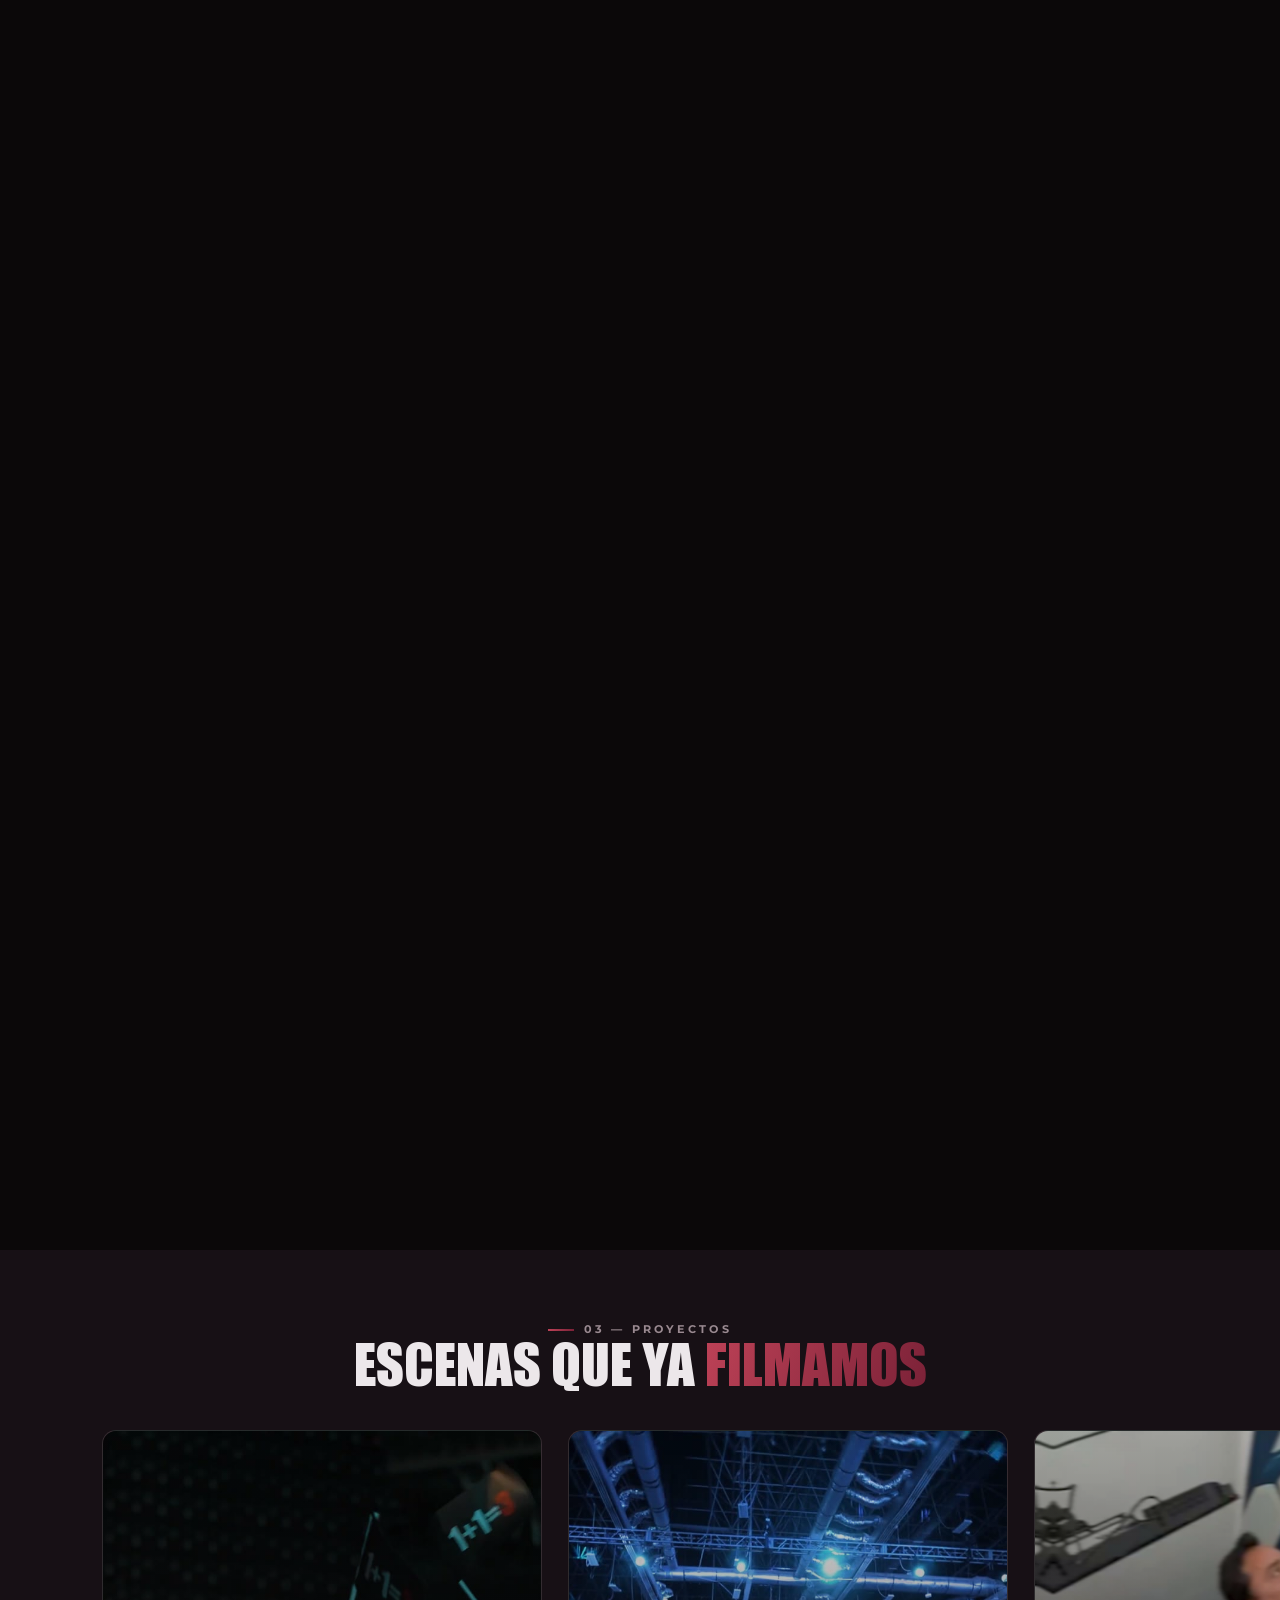
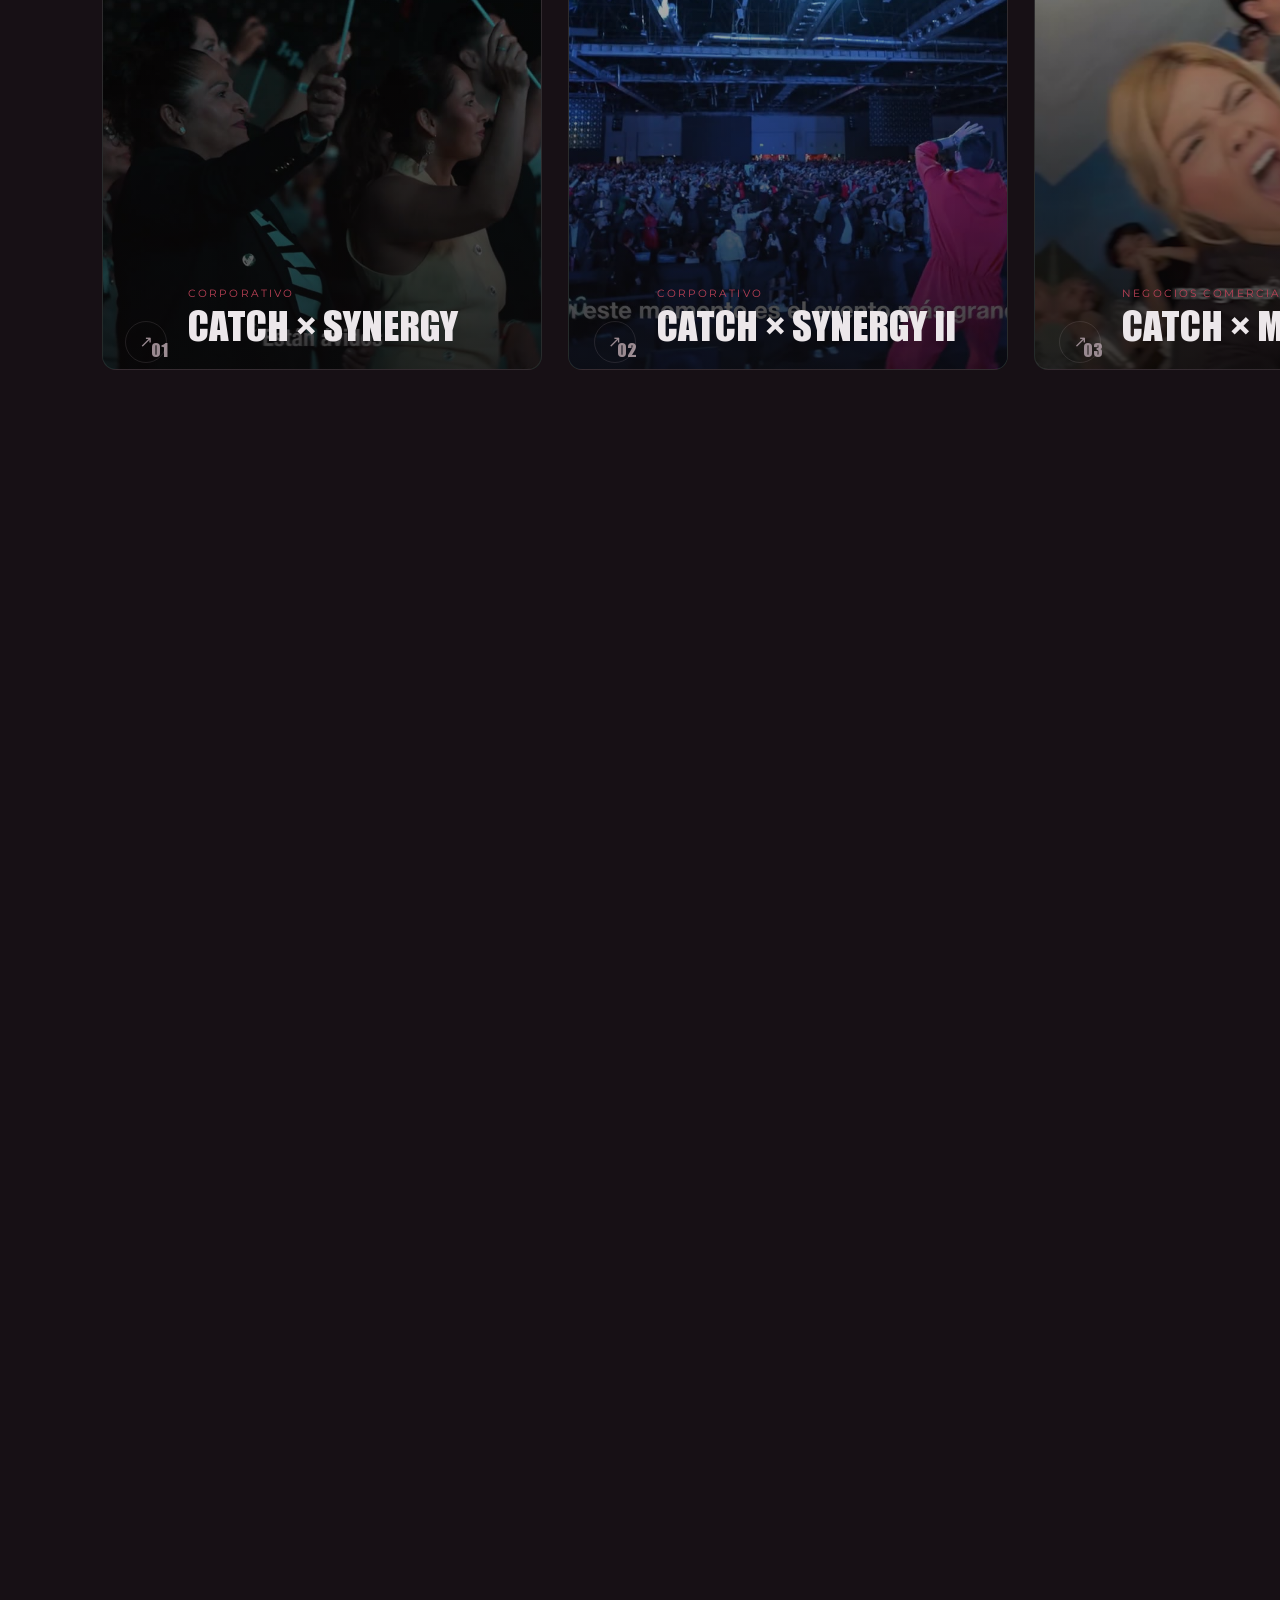
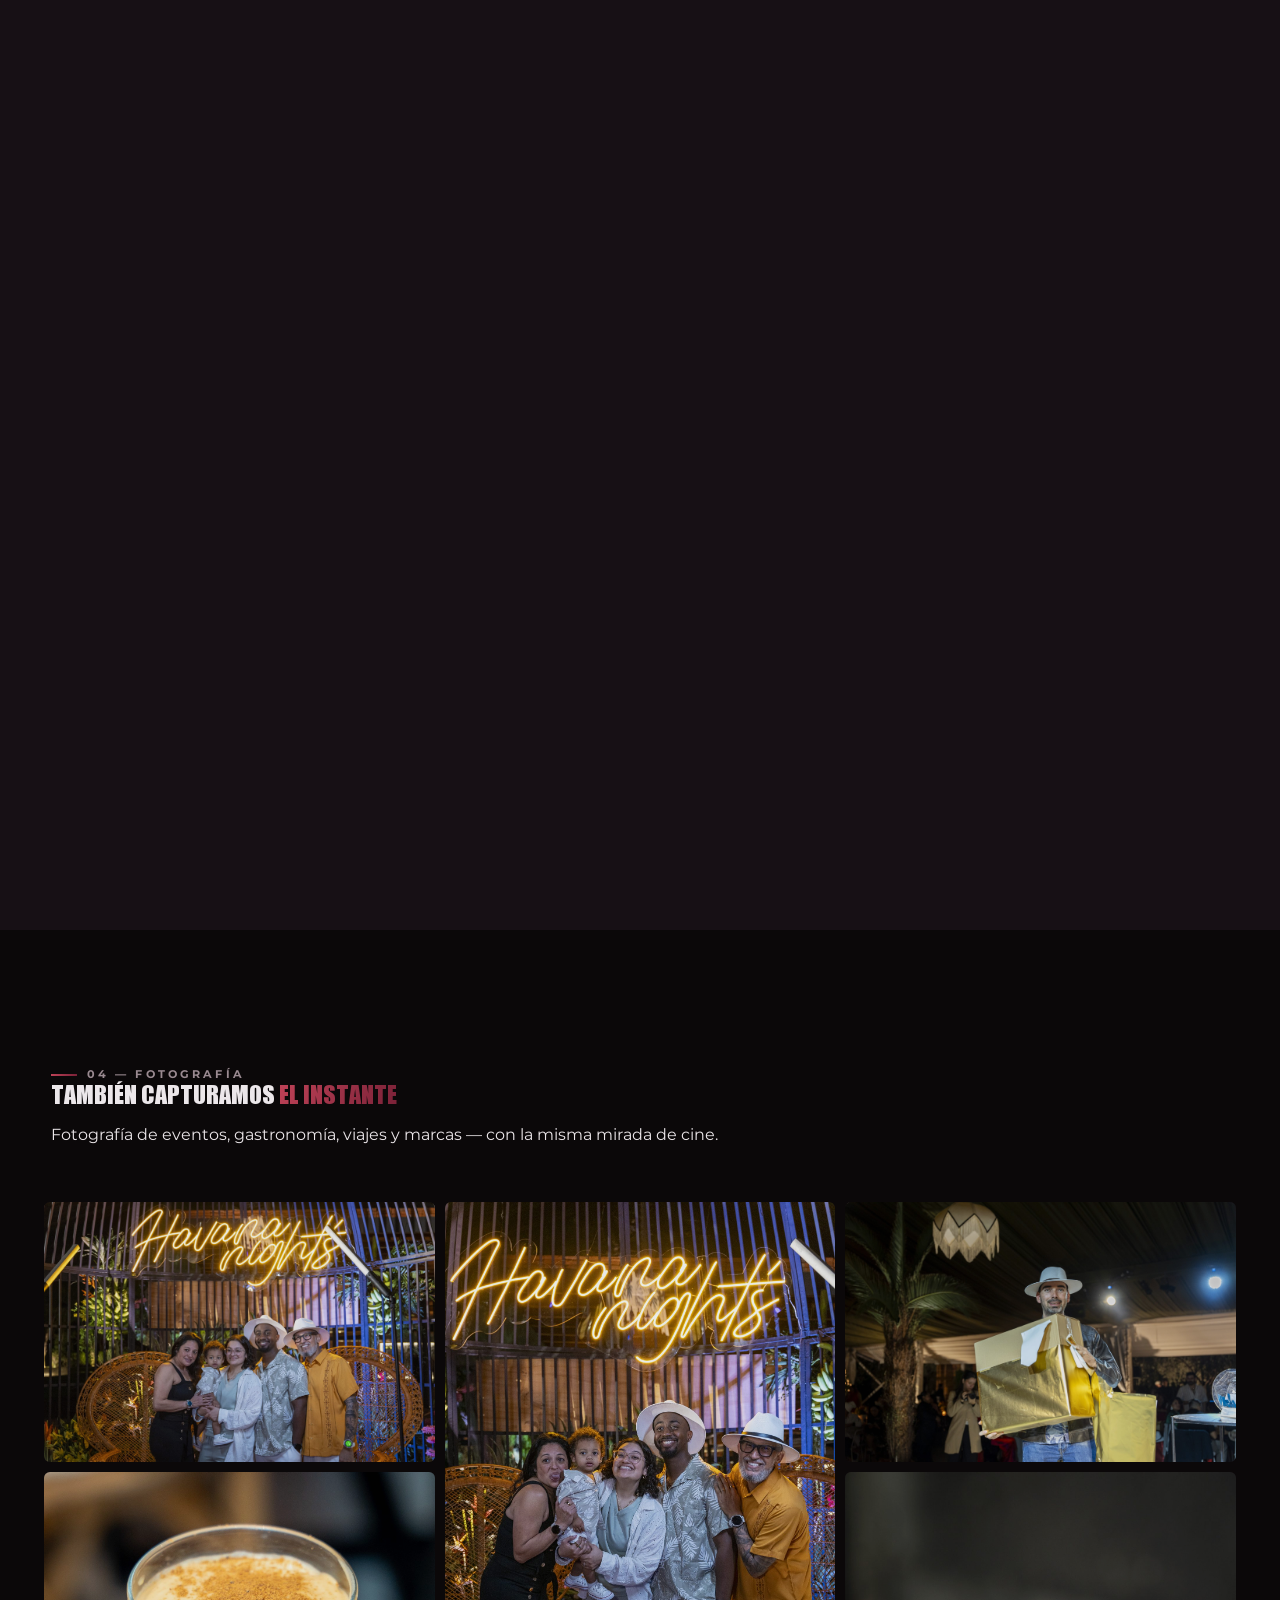
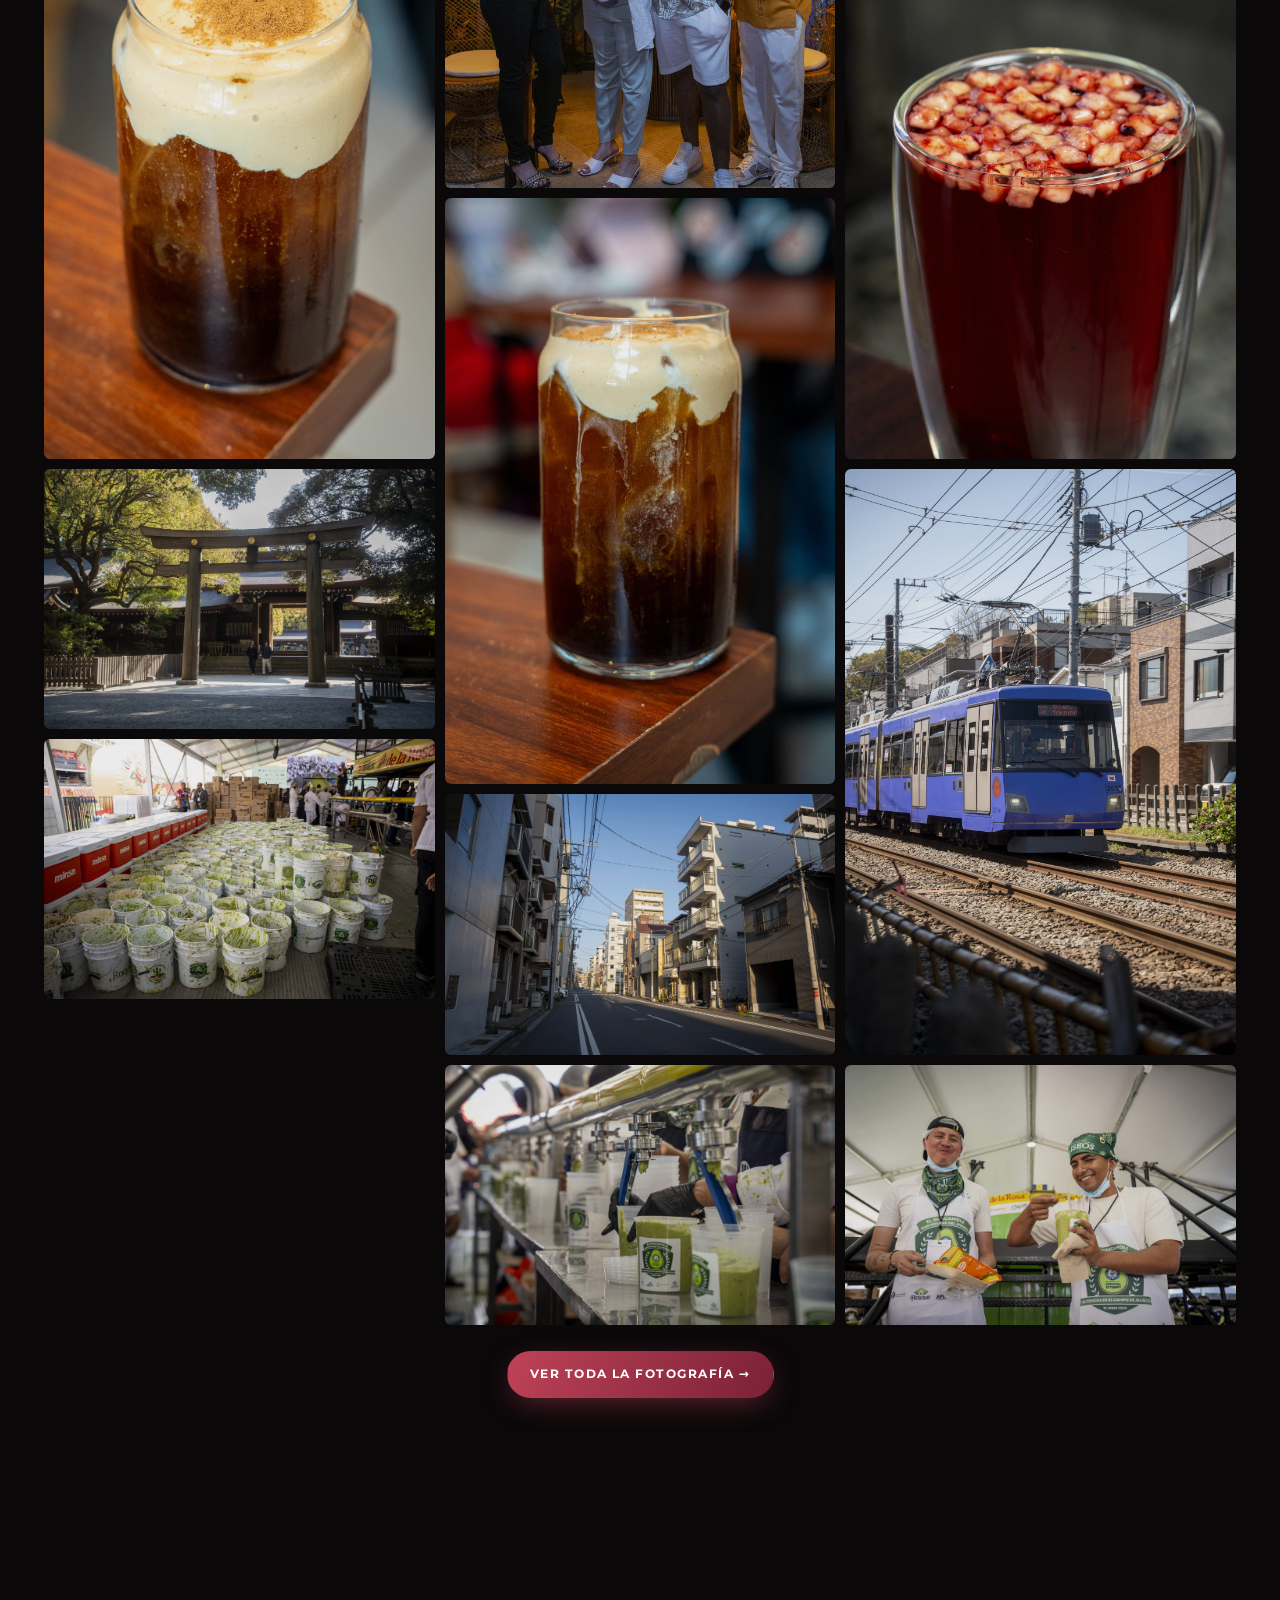
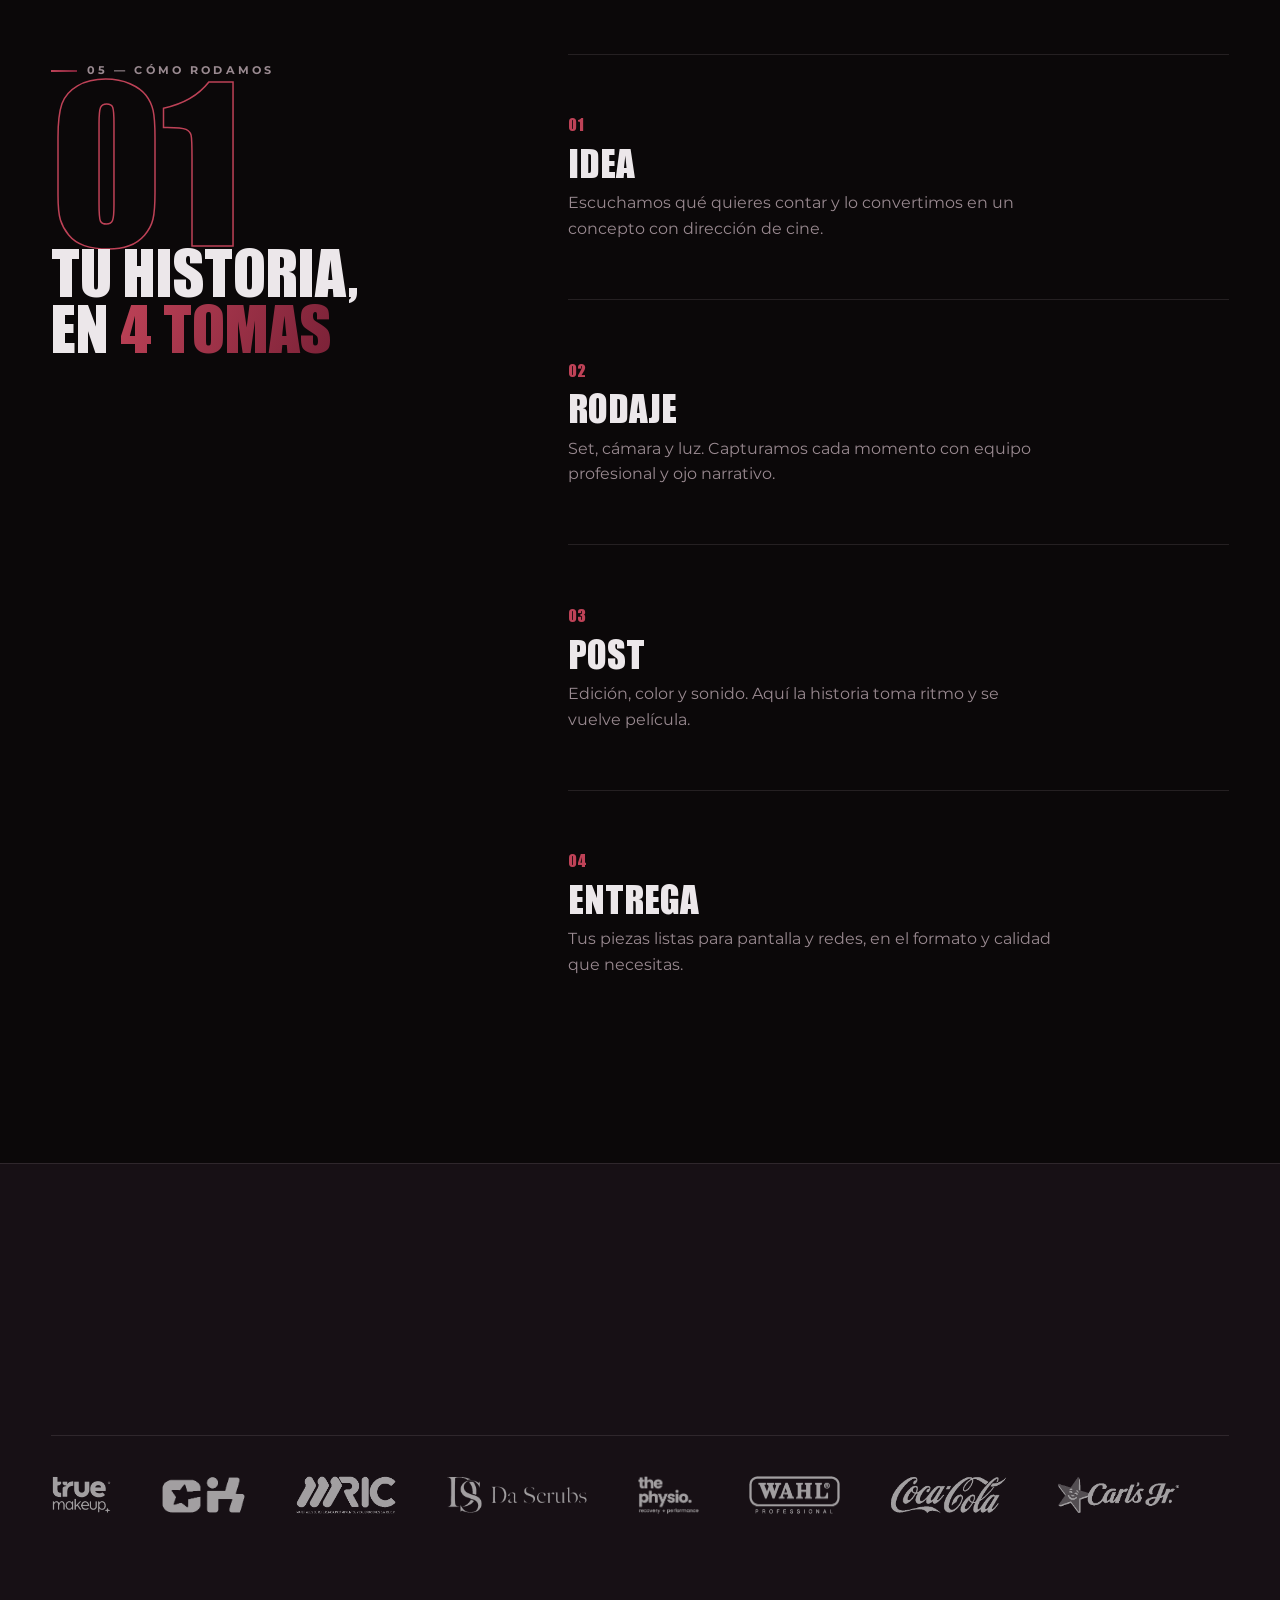
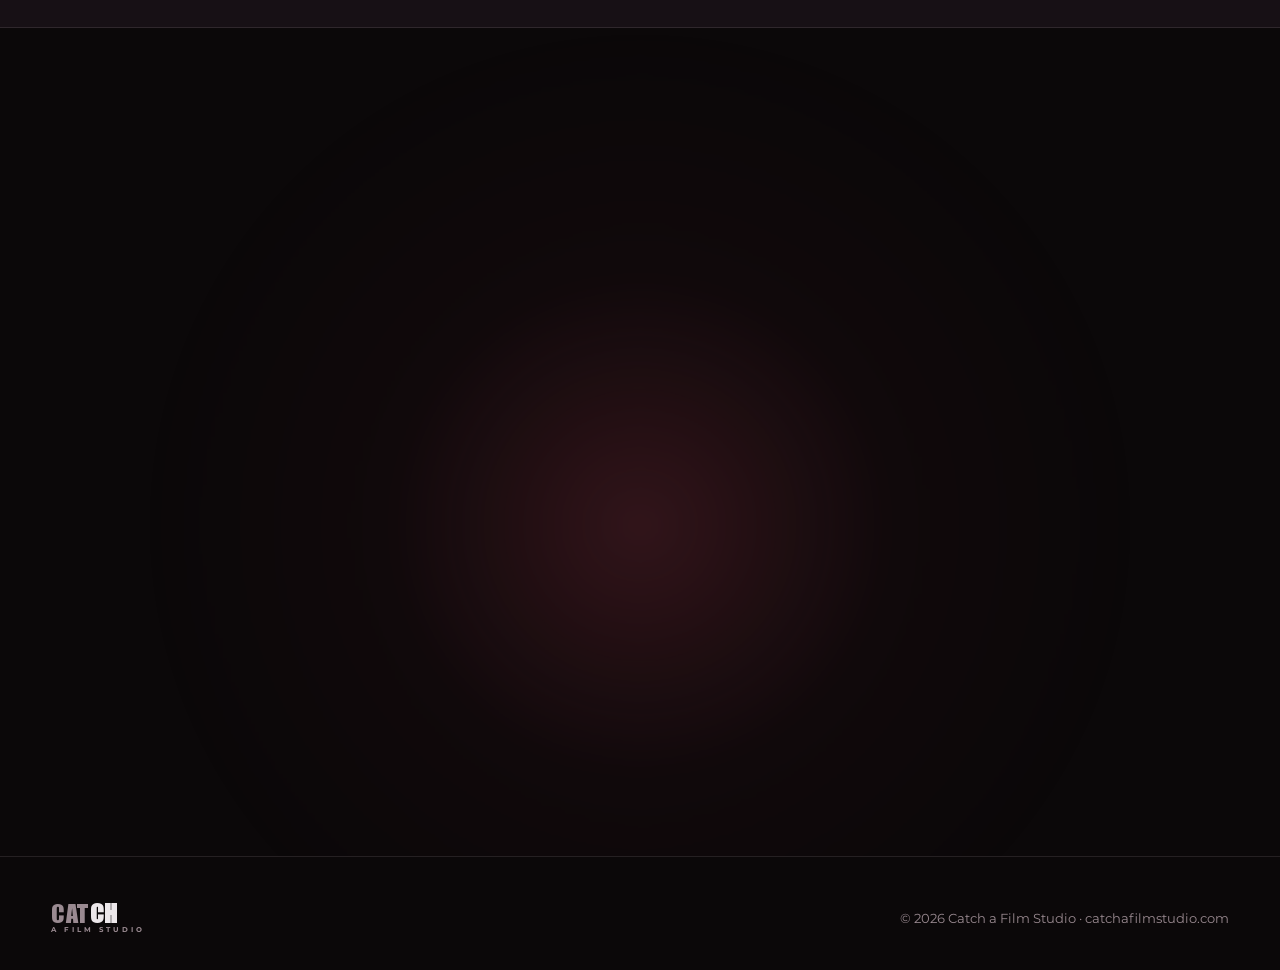
==== commit b8a5acb4: "web: renombra bloques de foto + agrega 2 videos a negocios comerciales - Fotografia: 'Fight Nights' " ====
--- a/index.html
+++ b/index.html
@@ -409,12 +409,14 @@
     <div class="work-track" id="workTrack">
       <a class="wcard" data-cursor data-key="synergy"><video class="wvid" muted loop playsinline preload="none" poster="/videos/lite-poster-synergy.jpg" data-src="/videos/lite-synergy.mp4"></video><span class="scrim"></span><span class="idx">01</span><div class="arrow">↗</div><div class="wmeta"><div class="c">Corporativo</div><h3>Catch × Synergy</h3></div></a>
       <a class="wcard" data-cursor data-key="synergy2"><video class="wvid" muted loop playsinline preload="none" poster="/videos/lite-poster-synergy2.jpg" data-src="/videos/lite-synergy2.mp4"></video><span class="scrim"></span><span class="idx">02</span><div class="arrow">↗</div><div class="wmeta"><div class="c">Corporativo</div><h3>Catch × Synergy II</h3></div></a>
-      <a class="wcard" data-cursor data-key="wahl"><video class="wvid" muted loop playsinline preload="none" poster="/videos/lite-poster-wahl.jpg" data-src="/videos/lite-wahl.mp4"></video><span class="scrim"></span><span class="idx">03</span><div class="arrow">↗</div><div class="wmeta"><div class="c">Negocios comerciales</div><h3>Catch × WAHL</h3></div></a>
-      <a class="wcard" data-cursor data-key="truemakeup"><video class="wvid" muted loop playsinline preload="none" poster="/videos/lite-poster-truemakeup.jpg" data-src="/videos/lite-truemakeup.mp4"></video><span class="scrim"></span><span class="idx">04</span><div class="arrow">↗</div><div class="wmeta"><div class="c">Eventos</div><h3>Catch × Truemakeup</h3></div></a>
-      <a class="wcard" data-cursor data-key="sipnav"><video class="wvid" muted loop playsinline preload="none" poster="/videos/lite-poster-sipnav.jpg" data-src="/videos/lite-sipnav.mp4"></video><span class="scrim"></span><span class="idx">05</span><div class="arrow">↗</div><div class="wmeta"><div class="c">Corporativo</div><h3>Catch × Sipnav</h3></div></a>
-      <a class="wcard" data-cursor data-key="realme"><video class="wvid" muted loop playsinline preload="none" poster="/videos/lite-poster-realme.jpg" data-src="/videos/lite-realme.mp4"></video><span class="scrim"></span><span class="idx">06</span><div class="arrow">↗</div><div class="wmeta"><div class="c">Negocios comerciales</div><h3>Catch × Realme</h3></div></a>
-      <a class="wcard" data-cursor data-key="souldance"><video class="wvid" muted loop playsinline preload="none" poster="/videos/poster-souldance.jpg" data-src="/videos/prev-souldance.mp4"></video><span class="scrim"></span><span class="idx">07</span><div class="arrow">↗</div><div class="wmeta"><div class="c">Conceptuales</div><h3>Catch × Soul Dance</h3></div></a>
-      <a class="wcard" data-cursor data-key="hycore"><video class="wvid" muted loop playsinline preload="none" poster="/videos/lite-poster-hycore.jpg" data-src="/videos/lite-hycore.mp4"></video><span class="scrim"></span><span class="idx">08</span><div class="arrow">↗</div><div class="wmeta"><div class="c">Eventos</div><h3>Catch × HyCore</h3></div></a>
+      <a class="wcard" data-cursor data-key="marianita"><video class="wvid" muted loop playsinline preload="none" poster="/videos/lite-poster-marianita.jpg" data-src="/videos/lite-marianita.mp4"></video><span class="scrim"></span><span class="idx">03</span><div class="arrow">↗</div><div class="wmeta"><div class="c">Negocios comerciales</div><h3>Catch × Marianita</h3></div></a>
+      <a class="wcard" data-cursor data-key="wahl"><video class="wvid" muted loop playsinline preload="none" poster="/videos/lite-poster-wahl.jpg" data-src="/videos/lite-wahl.mp4"></video><span class="scrim"></span><span class="idx">04</span><div class="arrow">↗</div><div class="wmeta"><div class="c">Negocios comerciales</div><h3>Catch × WAHL</h3></div></a>
+      <a class="wcard" data-cursor data-key="truemakeup"><video class="wvid" muted loop playsinline preload="none" poster="/videos/lite-poster-truemakeup.jpg" data-src="/videos/lite-truemakeup.mp4"></video><span class="scrim"></span><span class="idx">05</span><div class="arrow">↗</div><div class="wmeta"><div class="c">Eventos</div><h3>Catch × Truemakeup</h3></div></a>
+      <a class="wcard" data-cursor data-key="sipnav"><video class="wvid" muted loop playsinline preload="none" poster="/videos/lite-poster-sipnav.jpg" data-src="/videos/lite-sipnav.mp4"></video><span class="scrim"></span><span class="idx">06</span><div class="arrow">↗</div><div class="wmeta"><div class="c">Corporativo</div><h3>Catch × Sipnav</h3></div></a>
+      <a class="wcard" data-cursor data-key="realme"><video class="wvid" muted loop playsinline preload="none" poster="/videos/lite-poster-realme.jpg" data-src="/videos/lite-realme.mp4"></video><span class="scrim"></span><span class="idx">07</span><div class="arrow">↗</div><div class="wmeta"><div class="c">Negocios comerciales</div><h3>Catch × Realme</h3></div></a>
+      <a class="wcard" data-cursor data-key="souldance"><video class="wvid" muted loop playsinline preload="none" poster="/videos/poster-souldance.jpg" data-src="/videos/prev-souldance.mp4"></video><span class="scrim"></span><span class="idx">08</span><div class="arrow">↗</div><div class="wmeta"><div class="c">Conceptuales</div><h3>Catch × Soul Dance</h3></div></a>
+      <a class="wcard" data-cursor data-key="tbc"><video class="wvid" muted loop playsinline preload="none" poster="/videos/lite-poster-tbc.jpg" data-src="/videos/lite-tbc.mp4"></video><span class="scrim"></span><span class="idx">09</span><div class="arrow">↗</div><div class="wmeta"><div class="c">Negocios comerciales</div><h3>Catch × TBC</h3></div></a>
+      <a class="wcard" data-cursor data-key="hycore"><video class="wvid" muted loop playsinline preload="none" poster="/videos/lite-poster-hycore.jpg" data-src="/videos/lite-hycore.mp4"></video><span class="scrim"></span><span class="idx">10</span><div class="arrow">↗</div><div class="wmeta"><div class="c">Eventos</div><h3>Catch × HyCore</h3></div></a>
       <a class="wcard end" href="#portafolio" data-cursor data-magnetic><div><div class="big grad">Ver todo<br>el portafolio</div><div class="c" style="margin-top:.8rem">→</div></div></a>
     </div>
   </div>
@@ -573,7 +575,7 @@
   }
 
   // ---- videos: lightbox + previews del trabajo ----
-  var VIDEOS={reel:'/videos/demo-reel.mp4',sipnav:'/videos/catch-sipnav.mp4',truemakeup:'/videos/catch-truemakeup.mp4',wahl:'/videos/catch-wahl.mp4',souldance:'/videos/catch-souldance.mp4',realme:'/videos/catch-realme.mp4',hycore:'/videos/catch-hycore.mp4',corporativo:'/videos/catch-corporativo.mp4',mds:'/videos/catch-mds.mp4',synergy:'/videos/catch-synergy.mp4',synergy2:'/videos/catch-synergy2.mp4'};
+  var VIDEOS={reel:'/videos/demo-reel.mp4',sipnav:'/videos/catch-sipnav.mp4',truemakeup:'/videos/catch-truemakeup.mp4',wahl:'/videos/catch-wahl.mp4',souldance:'/videos/catch-souldance.mp4',realme:'/videos/catch-realme.mp4',hycore:'/videos/catch-hycore.mp4',corporativo:'/videos/catch-corporativo.mp4',mds:'/videos/catch-mds.mp4',synergy:'/videos/catch-synergy.mp4',synergy2:'/videos/catch-synergy2.mp4',tbc:'/videos/catch-tbc.mp4',marianita:'/videos/catch-marianita.mp4'};
   var vlb=document.getElementById('vlb'), vlbv=document.getElementById('vlbVideo'), vlbC=document.getElementById('vlbClose');
   function openLB(key){ if(!VIDEOS[key])return; vlbv.src=VIDEOS[key]; vlb.classList.add('open'); document.body.style.overflow='hidden'; vlbv.play().catch(function(){}); }
   function closeLB(){ vlb.classList.remove('open'); document.body.style.overflow=''; try{vlbv.pause();}catch(e){} vlbv.removeAttribute('src'); vlbv.load(); }
@@ -608,14 +610,16 @@
     {key:'reel',cat:'Demo Reel',f:'all',t:'Demo Reel',cli:'Selección 2026',poster:'/videos/lite-poster-reel.jpg',prev:'/videos/lite-reel.mp4',feat:true},
     {key:'synergy',cat:'Corporativo',f:'corporativo',t:'Catch × Synergy',cli:'Synergy Unlimited',poster:'/videos/lite-poster-synergy.jpg',prev:'/videos/lite-synergy.mp4'},
     {key:'synergy2',cat:'Corporativo',f:'corporativo',t:'Catch × Synergy II',cli:'Synergy Unlimited',poster:'/videos/lite-poster-synergy2.jpg',prev:'/videos/lite-synergy2.mp4'},
+    {key:'marianita',cat:'Negocios comerciales',f:'negocios',t:'Catch × Marianita',cli:'Marianita',poster:'/videos/lite-poster-marianita.jpg',prev:'/videos/lite-marianita.mp4'},
     {key:'wahl',cat:'Negocios comerciales',f:'negocios',t:'Catch × WAHL',cli:'WAHL Professional',poster:'/videos/lite-poster-wahl.jpg',prev:'/videos/lite-wahl.mp4'},
     {key:'truemakeup',cat:'Eventos',f:'eventos',t:'Catch × Truemakeup',cli:'True Makeup',poster:'/videos/lite-poster-truemakeup.jpg',prev:'/videos/lite-truemakeup.mp4'},
     {key:'sipnav',cat:'Corporativo',f:'corporativo',t:'Catch × Sipnav',cli:'SIPNAV',poster:'/videos/lite-poster-sipnav.jpg',prev:'/videos/lite-sipnav.mp4'},
     {key:'corporativo',cat:'Corporativo',f:'corporativo',t:'Reel Corporativo',cli:'Selección de trabajos',poster:'/videos/lite-poster-corporativo.jpg',prev:'/videos/lite-corporativo.mp4'},
     {key:'realme',cat:'Negocios comerciales',f:'negocios',t:'Catch × Realme',cli:'realme',poster:'/videos/lite-poster-realme.jpg',prev:'/videos/lite-realme.mp4'},
     {key:'souldance',cat:'Conceptuales',f:'conceptuales',t:'Catch × Soul Dance',cli:'Soul Dance',poster:'/videos/poster-souldance.jpg',prev:'/videos/prev-souldance.mp4'},
-    {key:'hycore',cat:'Eventos',f:'eventos',t:'Catch × HyCore',cli:'HYCORE',poster:'/videos/lite-poster-hycore.jpg',prev:'/videos/lite-hycore.mp4'},
-    {key:'mds',cat:'Eventos',f:'eventos',t:'Catch × MDS',cli:'MDS',poster:'/videos/lite-poster-mds.jpg',prev:'/videos/lite-mds.mp4'}
+    {key:'mds',cat:'Eventos',f:'eventos',t:'Catch × MDS',cli:'MDS',poster:'/videos/lite-poster-mds.jpg',prev:'/videos/lite-mds.mp4'},
+    {key:'tbc',cat:'Negocios comerciales',f:'negocios',t:'Catch × TBC',cli:'TBC Sugar Free',poster:'/videos/lite-poster-tbc.jpg',prev:'/videos/lite-tbc.mp4'},
+    {key:'hycore',cat:'Eventos',f:'eventos',t:'Catch × HyCore',cli:'HYCORE',poster:'/videos/lite-poster-hycore.jpg',prev:'/videos/lite-hycore.mp4'}
   ];
   var VPLAY='<svg viewBox="0 0 24 24" aria-hidden="true"><path d="M8 5v14l11-7z"/></svg>';
   var worksBuilt=false;
@@ -648,7 +652,7 @@
   // ---- fotografía: se arma desde /fotos-config.json (panel) ----
   var PHOTOS=[{"f":"BARBERINI-EVENT-109.jpg","c":"eventos","p":"barberini"},{"f":"BARBERINI-EVENT-119.jpg","c":"eventos","p":"barberini"},{"f":"BARBERINI-EVENT-133.jpg","c":"eventos","p":"barberini"},{"f":"BARBERINI-EVENT-135.jpg","c":"eventos","p":"barberini"},{"f":"BARBERINI-EVENT-16.jpg","c":"eventos","p":"barberini"},{"f":"BARBERINI-EVENT-2.jpg","c":"eventos","p":"barberini"},{"f":"BARBERINI-EVENT-22.jpg","c":"eventos","p":"barberini"},{"f":"BARBERINI-EVENT-36.jpg","c":"eventos","p":"barberini"},{"f":"BARBERINI-EVENT-4.jpg","c":"eventos","p":"barberini"},{"f":"BARBERINI-EVENT-43.jpg","c":"eventos","p":"barberini"},{"f":"BARBERINI-EVENT-5.jpg","c":"eventos","p":"barberini"},{"f":"BARBERINI-EVENT-52.jpg","c":"eventos","p":"barberini"},{"f":"BARBERINI-EVENT-58.jpg","c":"eventos","p":"barberini"},{"f":"BARBERINI-EVENT-67.jpg","c":"eventos","p":"barberini"},{"f":"BARBERINI-EVENT-79.jpg","c":"eventos","p":"barberini"},{"f":"BARBERINI-EVENT-8.jpg","c":"eventos","p":"barberini"},{"f":"BARBERINI-EVENT-90.jpg","c":"eventos","p":"barberini"},{"f":"BARBERINI-EVENT-92.jpg","c":"eventos","p":"barberini"},{"f":"DSC00026.jpg","c":"gastronomia","p":"louis"},{"f":"DSC00033.jpg","c":"gastronomia","p":"louis"},{"f":"FIGHT-NIGHTS-102.jpg","c":"eventos","p":"fight"},{"f":"FIGHT-NIGHTS-13.jpg","c":"eventos","p":"fight"},{"f":"FIGHT-NIGHTS-28.jpg","c":"eventos","p":"fight"},{"f":"FIGHT-NIGHTS-30.jpg","c":"eventos","p":"fight"},{"f":"FIGHT-NIGHTS-31.jpg","c":"eventos","p":"fight"},{"f":"FIGHT-NIGHTS-32.jpg","c":"eventos","p":"fight"},{"f":"FIGHT-NIGHTS-34.jpg","c":"eventos","p":"fight"},{"f":"FIGHT-NIGHTS-38.jpg","c":"eventos","p":"fight"},{"f":"FIGHT-NIGHTS-45.jpg","c":"eventos","p":"fight"},{"f":"FIGHT-NIGHTS-49.jpg","c":"eventos","p":"fight"},{"f":"FIGHT-NIGHTS-58.jpg","c":"eventos","p":"fight"},{"f":"FIGHT-NIGHTS-63.jpg","c":"eventos","p":"fight"},{"f":"FIGHT-NIGHTS-73.jpg","c":"eventos","p":"fight"},{"f":"FIGHT-NIGHTS-74.jpg","c":"eventos","p":"fight"},{"f":"FIGHT-NIGHTS-78.jpg","c":"eventos","p":"fight"},{"f":"FIGHT-NIGHTS-79.jpg","c":"eventos","p":"fight"},{"f":"FIGHT-NIGHTS-89.jpg","c":"eventos","p":"fight"},{"f":"FIGHT-NIGHTS-90.jpg","c":"eventos","p":"fight"},{"f":"FIGHT-NIGHTS-92.jpg","c":"eventos","p":"fight"},{"f":"FIGHT-NIGHTS-97.jpg","c":"eventos","p":"fight"},{"f":"FIGHT-NIGHTS-98.jpg","c":"eventos","p":"fight"},{"f":"JAPOND1-114.jpg","c":"viajes","p":"japon"},{"f":"JAPOND1-12.jpg","c":"viajes","p":"japon"},{"f":"JAPOND1-140.jpg","c":"viajes","p":"japon"},{"f":"JAPOND1-146.jpg","c":"viajes","p":"japon"},{"f":"JAPOND1-163.jpg","c":"viajes","p":"japon"},{"f":"JAPOND1-181.jpg","c":"viajes","p":"japon"},{"f":"JAPOND1-202.jpg","c":"viajes","p":"japon"},{"f":"JAPOND1-220.jpg","c":"viajes","p":"japon"},{"f":"JAPOND1-224.jpg","c":"viajes","p":"japon"},{"f":"JAPOND1-252.jpg","c":"viajes","p":"japon"},{"f":"JAPOND1-30.jpg","c":"viajes","p":"japon"},{"f":"JAPOND1-38.jpg","c":"viajes","p":"japon"},{"f":"JAPOND1-43.jpg","c":"viajes","p":"japon"},{"f":"JAPOND1-6.jpg","c":"viajes","p":"japon"},{"f":"JAPOND1-74.jpg","c":"viajes","p":"japon"},{"f":"JAPOND1-79.jpg","c":"viajes","p":"japon"},{"f":"JAPOND1-93.jpg","c":"viajes","p":"japon"},{"f":"LA25-31.jpg","c":"gastronomia","p":"louis"},{"f":"LA25-46.jpg","c":"gastronomia","p":"louis"},{"f":"LA25-53.jpg","c":"gastronomia","p":"louis"},{"f":"LA25-54.jpg","c":"gastronomia","p":"louis"},{"f":"LA25-6.jpg","c":"gastronomia","p":"louis"},{"f":"LA252-7.jpg","c":"gastronomia","p":"louis"},{"f":"LA252-8.jpg","c":"gastronomia","p":"louis"},{"f":"LM25-2.jpg","c":"gastronomia","p":"louis"},{"f":"LM25-4.jpg","c":"gastronomia","p":"louis"},{"f":"LOUIS-AGOSTO-25.jpg","c":"gastronomia","p":"louis"},{"f":"LOUIS-AGOSTO-38.jpg","c":"gastronomia","p":"louis"},{"f":"LOUIS-AGOSTO-9.jpg","c":"gastronomia","p":"louis"},{"f":"POST-ICELAND-04.jpg","c":"viajes","p":"islandia"},{"f":"POST-ICELAND-05.jpg","c":"viajes","p":"islandia"},{"f":"POST-ICELAND-07.jpg","c":"viajes","p":"islandia"},{"f":"POST-ICELAND-08.jpg","c":"viajes","p":"islandia"},{"f":"POSTS-NYC-03.jpg","c":"viajes","p":"nyc"},{"f":"RECORD-GUACAMOLE-10.jpg","c":"corporativo","p":"guacamole"},{"f":"RECORD-GUACAMOLE-101.jpg","c":"corporativo","p":"guacamole"},{"f":"RECORD-GUACAMOLE-102.jpg","c":"corporativo","p":"guacamole"},{"f":"RECORD-GUACAMOLE-104.jpg","c":"corporativo","p":"guacamole"},{"f":"RECORD-GUACAMOLE-115.jpg","c":"corporativo","p":"guacamole"},{"f":"RECORD-GUACAMOLE-116.jpg","c":"corporativo","p":"guacamole"},{"f":"RECORD-GUACAMOLE-161.jpg","c":"corporativo","p":"guacamole"},{"f":"RECORD-GUACAMOLE-162.jpg","c":"corporativo","p":"guacamole"},{"f":"RECORD-GUACAMOLE-164.jpg","c":"corporativo","p":"guacamole"},{"f":"RECORD-GUACAMOLE-19.jpg","c":"corporativo","p":"guacamole"},{"f":"RECORD-GUACAMOLE-22.jpg","c":"corporativo","p":"guacamole"},{"f":"RECORD-GUACAMOLE-29.jpg","c":"corporativo","p":"guacamole"},{"f":"RECORD-GUACAMOLE-34.jpg","c":"corporativo","p":"guacamole"},{"f":"RECORD-GUACAMOLE-39.jpg","c":"corporativo","p":"guacamole"},{"f":"RECORD-GUACAMOLE-41.jpg","c":"corporativo","p":"guacamole"},{"f":"RECORD-GUACAMOLE-60.jpg","c":"corporativo","p":"guacamole"},{"f":"RECORD-GUACAMOLE-74.jpg","c":"corporativo","p":"guacamole"},{"f":"RECORD-GUACAMOLE-75.jpg","c":"corporativo","p":"guacamole"},{"f":"RECORD-GUACAMOLE-9.jpg","c":"corporativo","p":"guacamole"},{"f":"RECORD-GUACAMOLE-94.jpg","c":"corporativo","p":"guacamole"},{"f":"TOBIKO-11.jpg","c":"gastronomia","p":"tobiko"},{"f":"TOBIKO-14.jpg","c":"gastronomia","p":"tobiko"},{"f":"TOBIKO-19.jpg","c":"gastronomia","p":"tobiko"},{"f":"TOBIKO-21.jpg","c":"gastronomia","p":"tobiko"},{"f":"TOBIKO-34.jpg","c":"gastronomia","p":"tobiko"},{"f":"TOBIKO-40.jpg","c":"gastronomia","p":"tobiko"},{"f":"TOBIKO-48.jpg","c":"gastronomia","p":"tobiko"},{"f":"TOBIKO-61.jpg","c":"gastronomia","p":"tobiko"},{"f":"TRUEMAKEUP-106.jpg","c":"eventos","p":"truemakeup"},{"f":"TRUEMAKEUP-110.jpg","c":"eventos","p":"truemakeup"},{"f":"TRUEMAKEUP-16.jpg","c":"eventos","p":"truemakeup"},{"f":"TRUEMAKEUP-2.jpg","c":"eventos","p":"truemakeup"},{"f":"TRUEMAKEUP-32.jpg","c":"eventos","p":"truemakeup"},{"f":"TRUEMAKEUP-39.jpg","c":"eventos","p":"truemakeup"},{"f":"TRUEMAKEUP-4.jpg","c":"eventos","p":"truemakeup"},{"f":"TRUEMAKEUP-42.jpg","c":"eventos","p":"truemakeup"},{"f":"TRUEMAKEUP-47.jpg","c":"eventos","p":"truemakeup"},{"f":"TRUEMAKEUP-52.jpg","c":"eventos","p":"truemakeup"},{"f":"TRUEMAKEUP-65.jpg","c":"eventos","p":"truemakeup"},{"f":"TRUEMAKEUP.jpg","c":"eventos","p":"truemakeup"}];
   var CATL={eventos:'Eventos',gastronomia:'Gastronomía',viajes:'Viajes',corporativo:'Corporativo'};
-  var PROJL={barberini:'Barberini',fight:'Fight Nights',truemakeup:'Truemakeup',louis:'Louis Café',tobiko:'Tobiko',guacamole:'Récord Guacamole',japon:'Japón',islandia:'Islandia',nyc:'Nueva York',otros:'Otros'};
+  var PROJL={barberini:'Barberini',fight:'BlackBox',truemakeup:'Truemakeup',louis:'Louis Café',tobiko:'Tobiko',guacamole:'Récord Guinness',japon:'Japón',islandia:'Islandia',nyc:'Nueva York',otros:'Otros'};
   var PTYPE={barberini:'eventos',fight:'eventos',truemakeup:'eventos',louis:'gastronomia',tobiko:'gastronomia',japon:'viajes',islandia:'viajes',nyc:'viajes',guacamole:'corporativo',otros:'eventos'};
   var PORDER=['barberini','fight','truemakeup','louis','tobiko','japon','islandia','nyc','guacamole'];
   function fig(p){ return '<figure data-cat="'+p.c+'" data-p="'+p.p+'"><img loading="lazy" src="/fotos/'+p.f+'" alt="Catch a Film — '+(PROJL[p.p]||CATL[p.c])+'"></figure>'; }
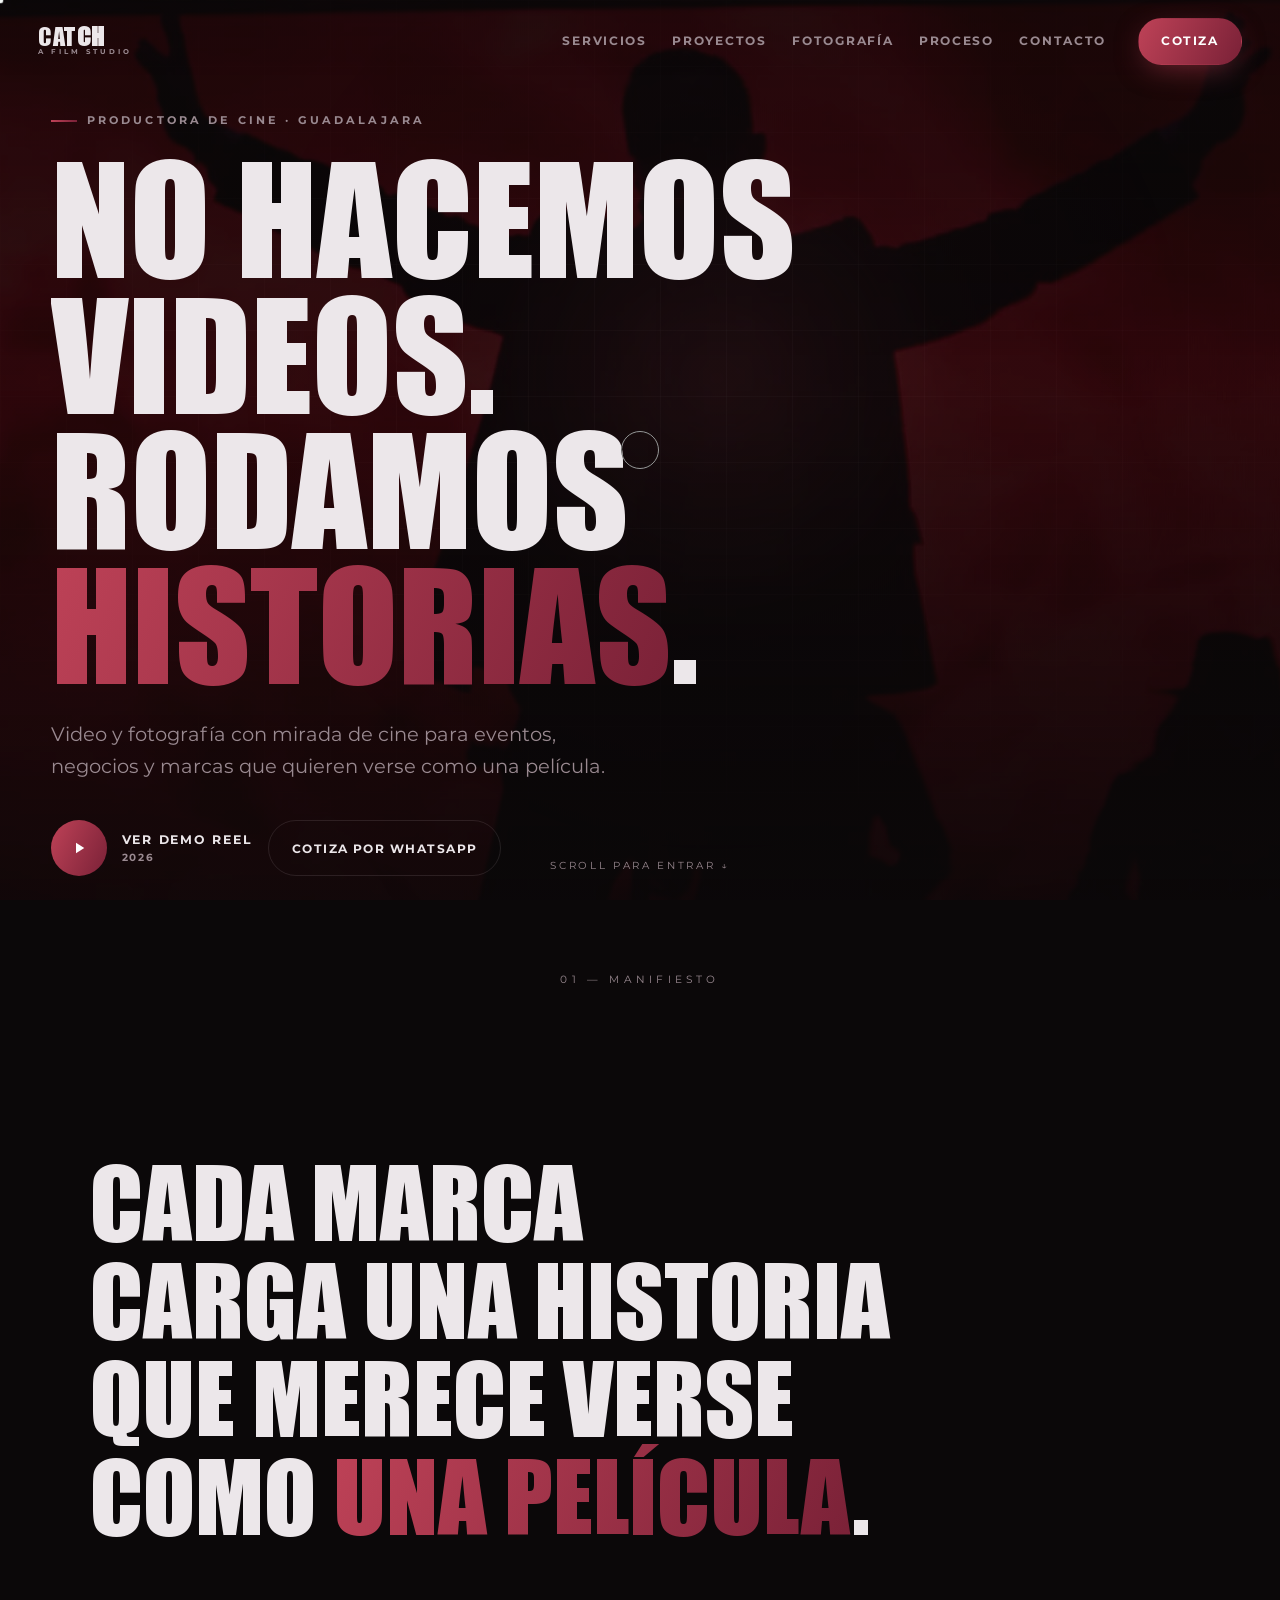
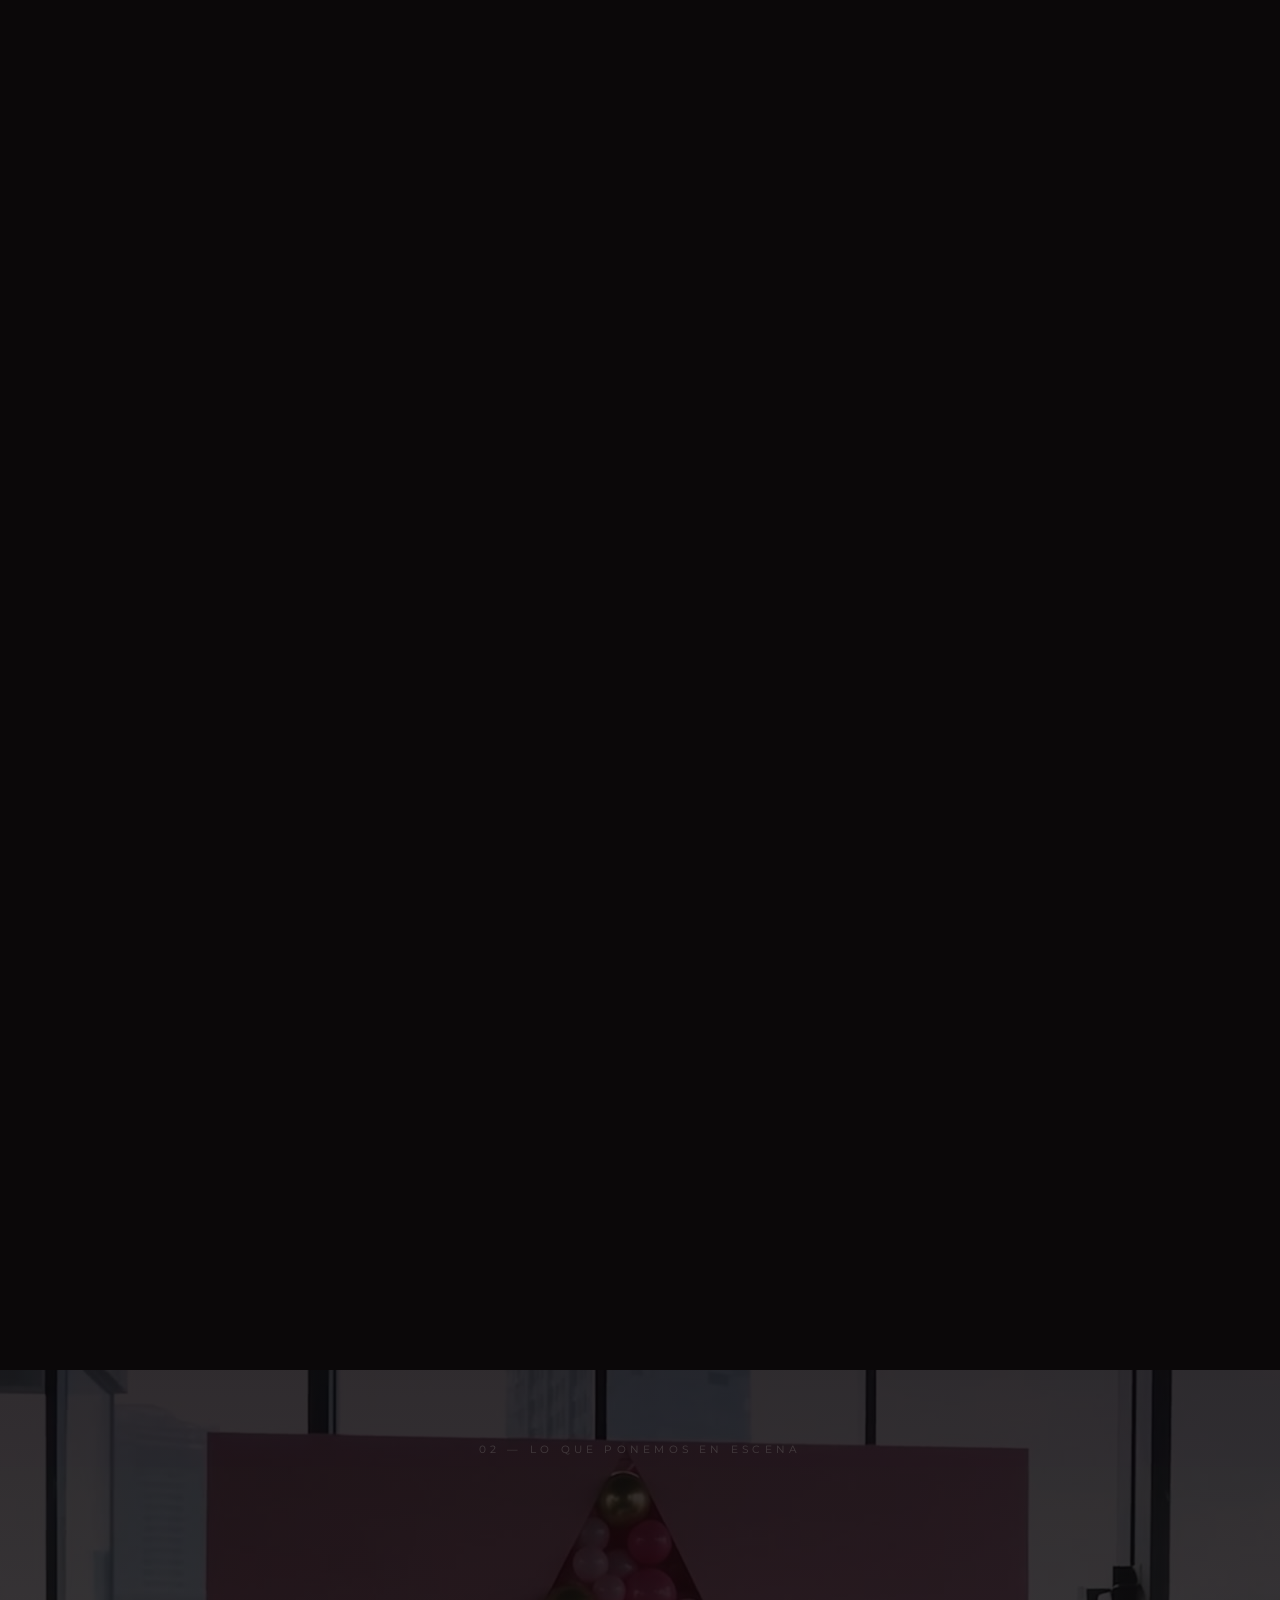
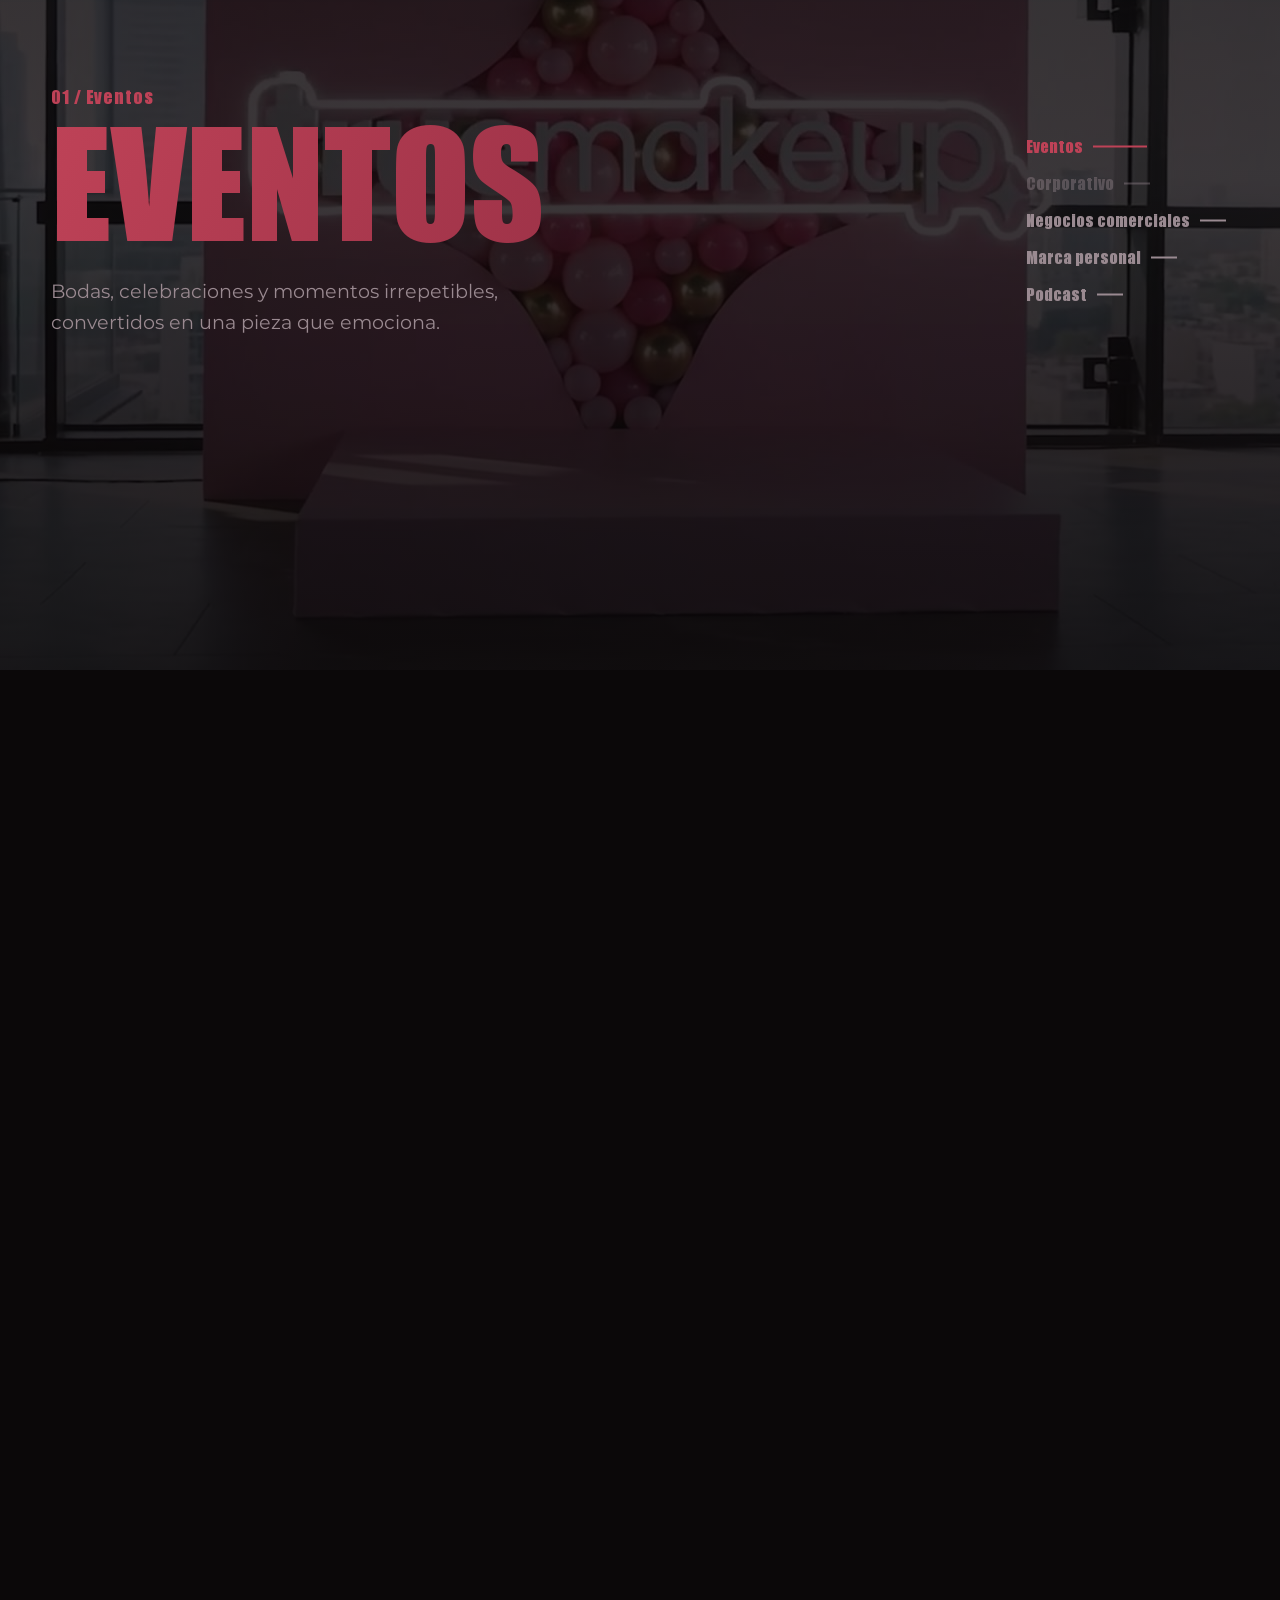
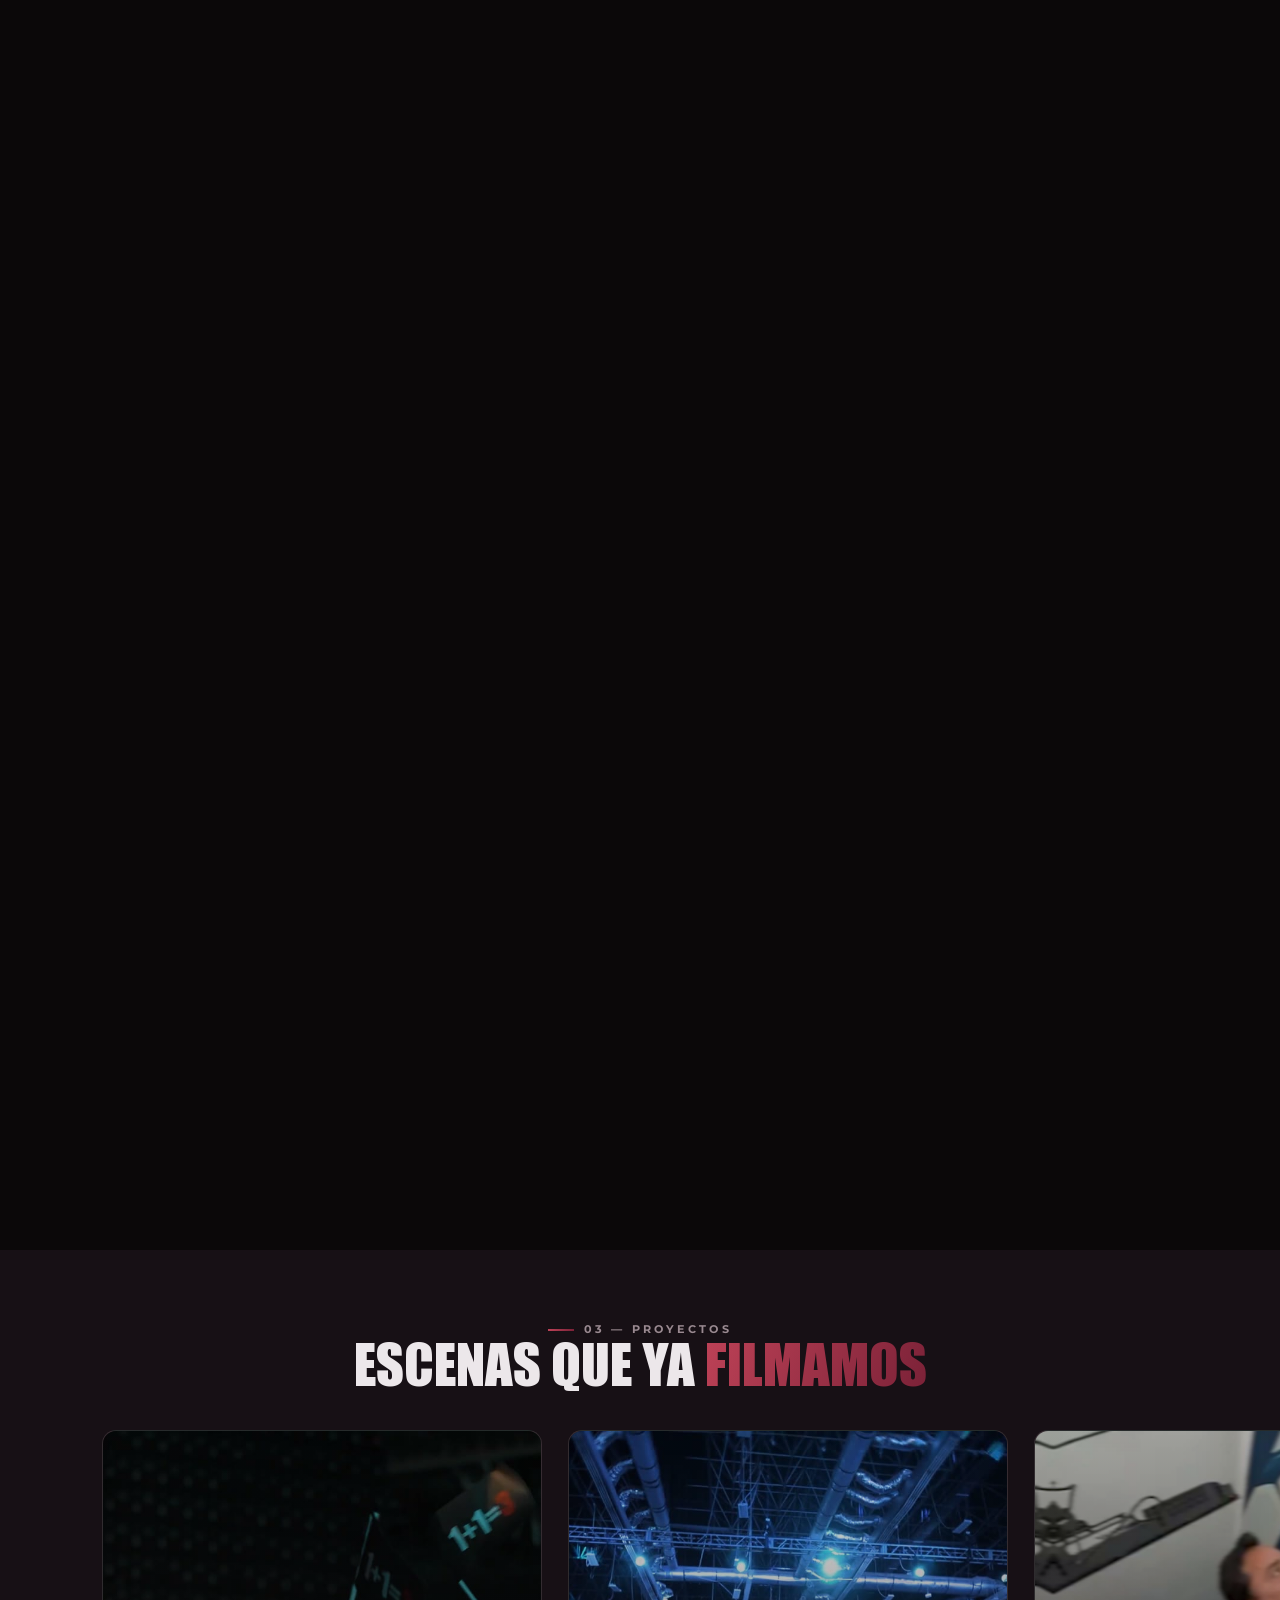
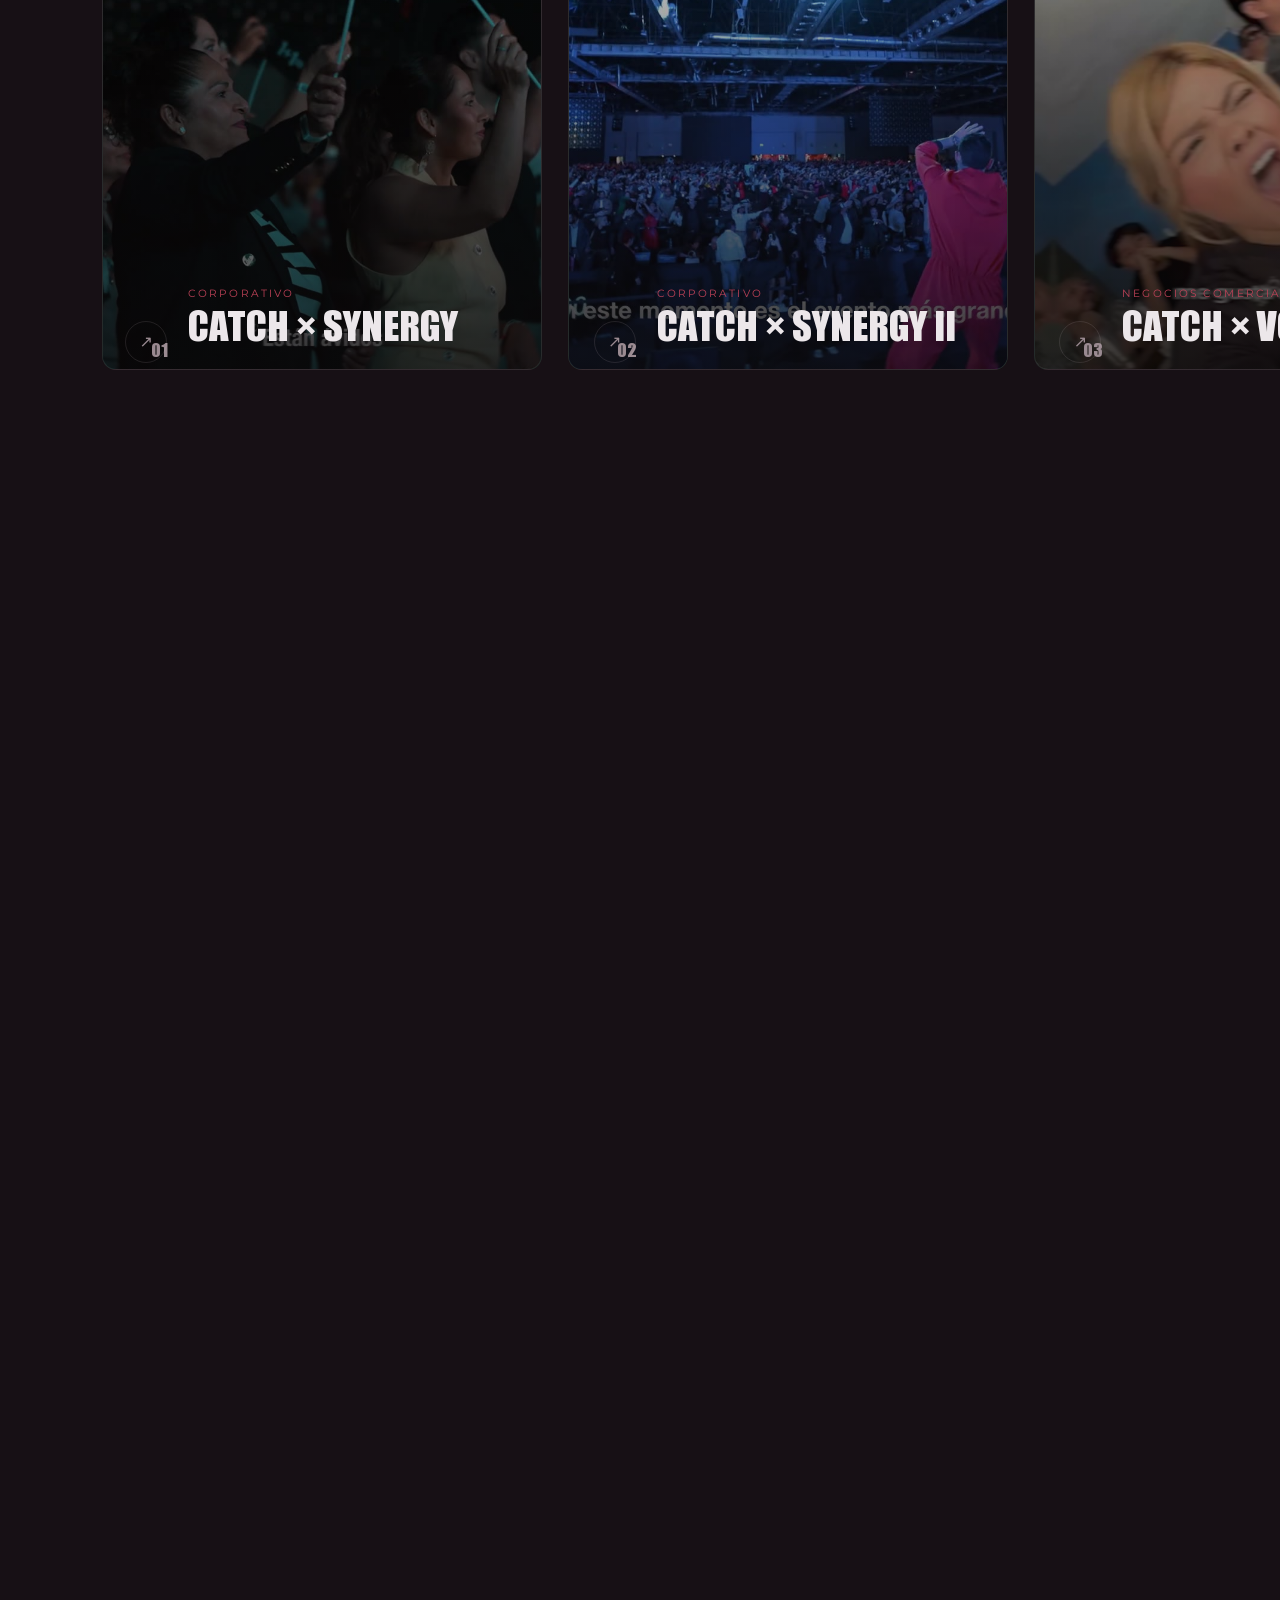
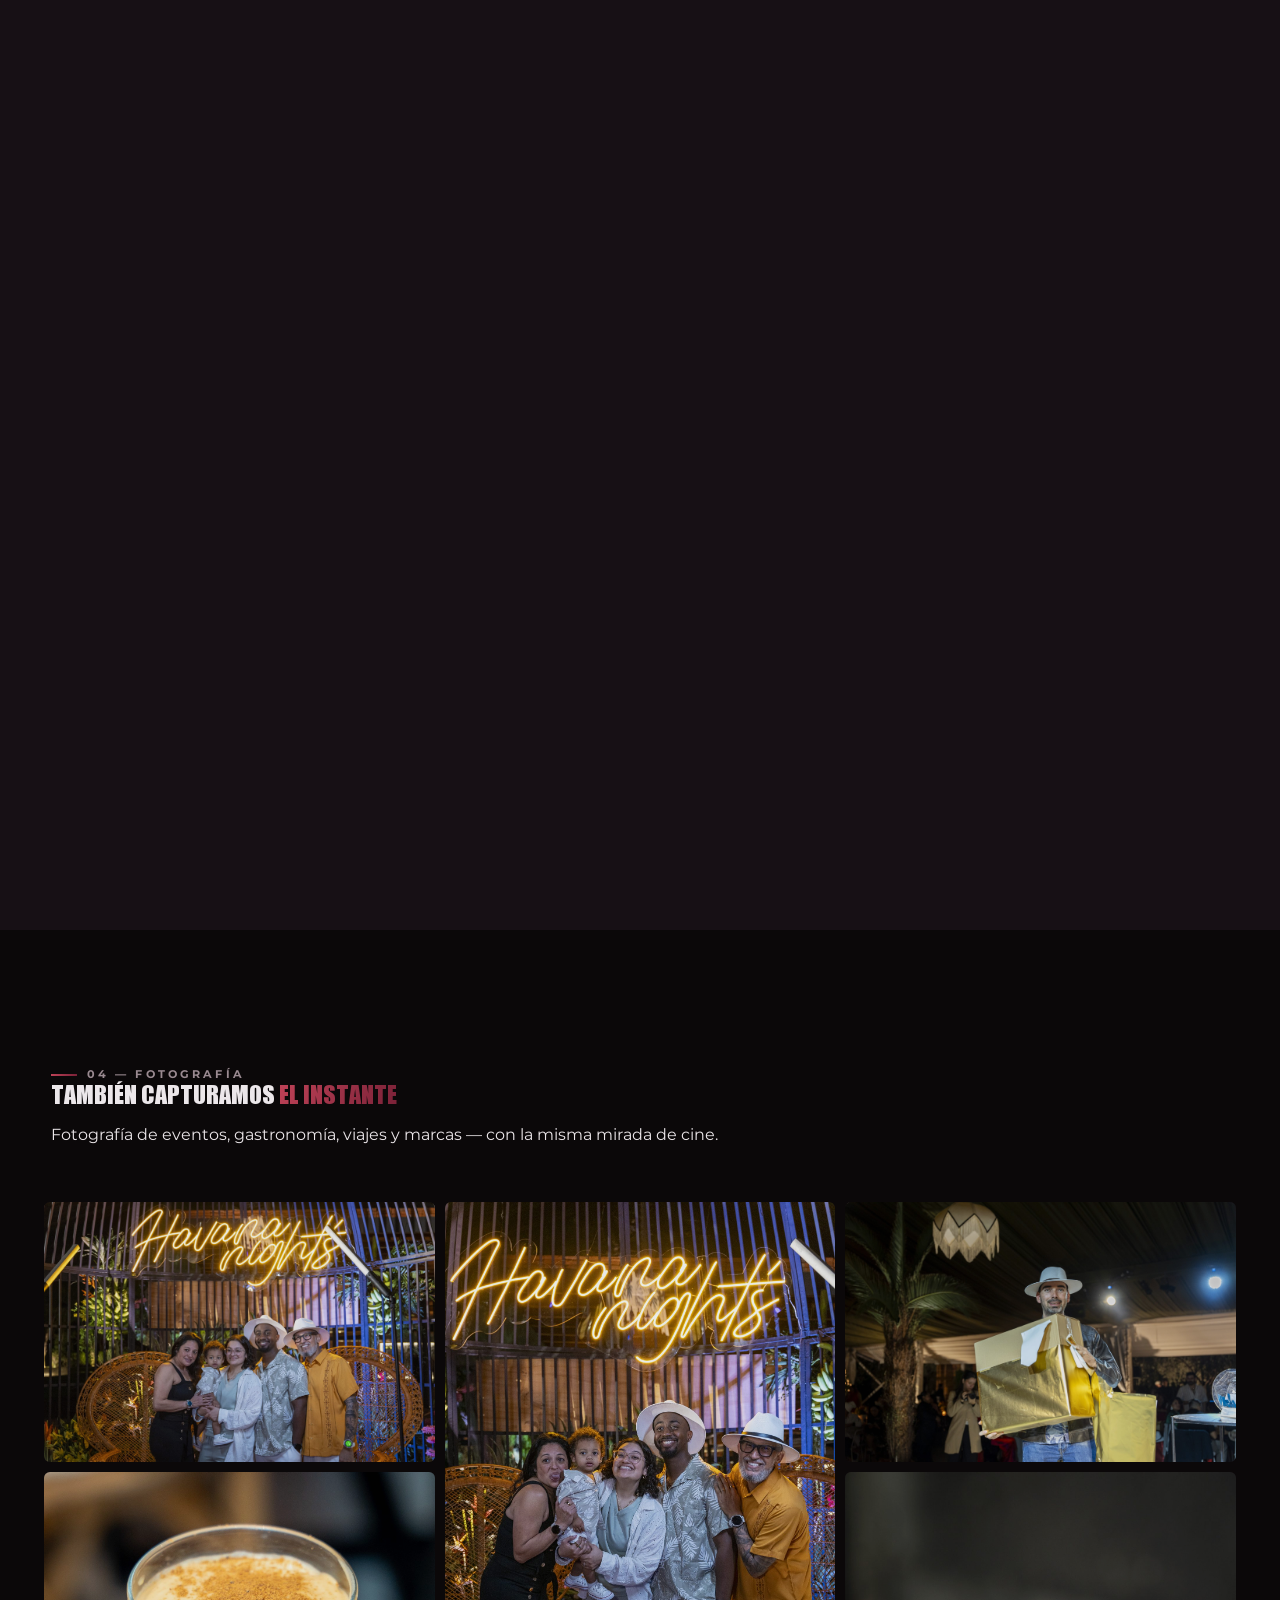
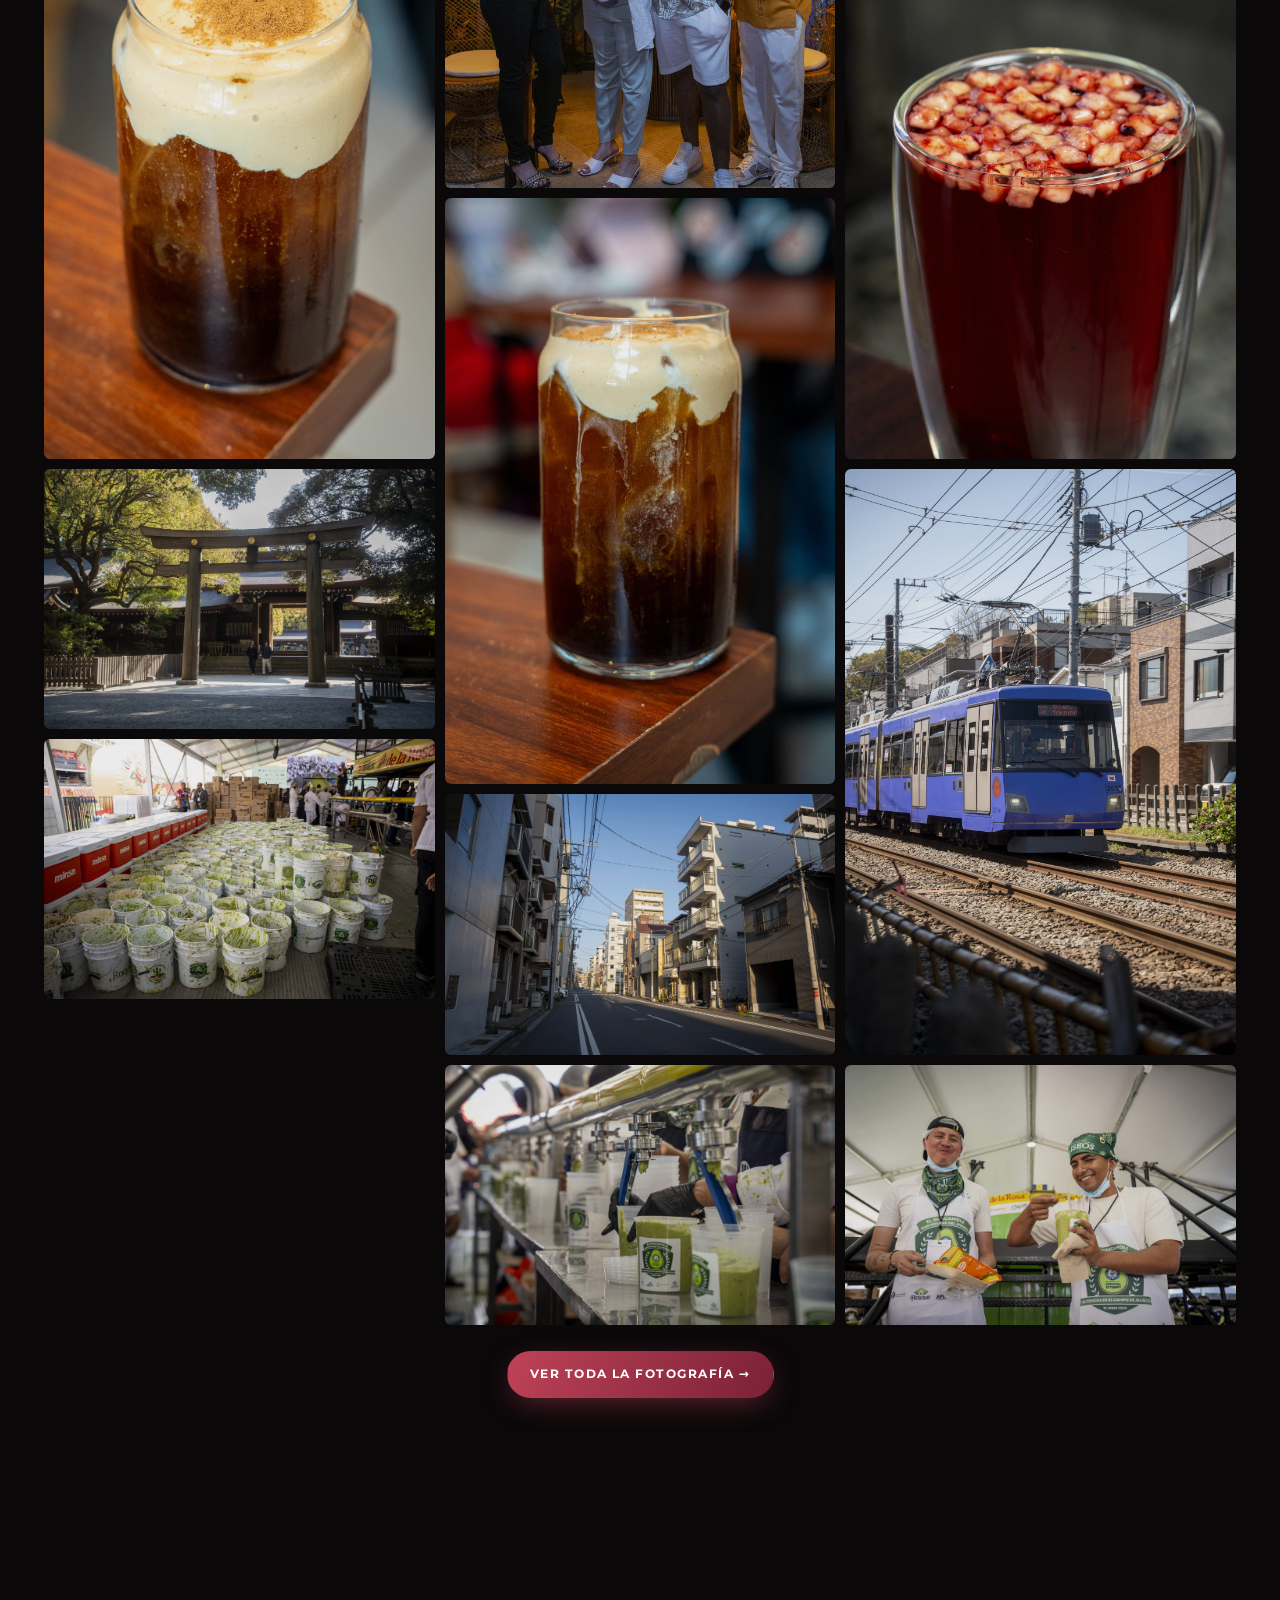
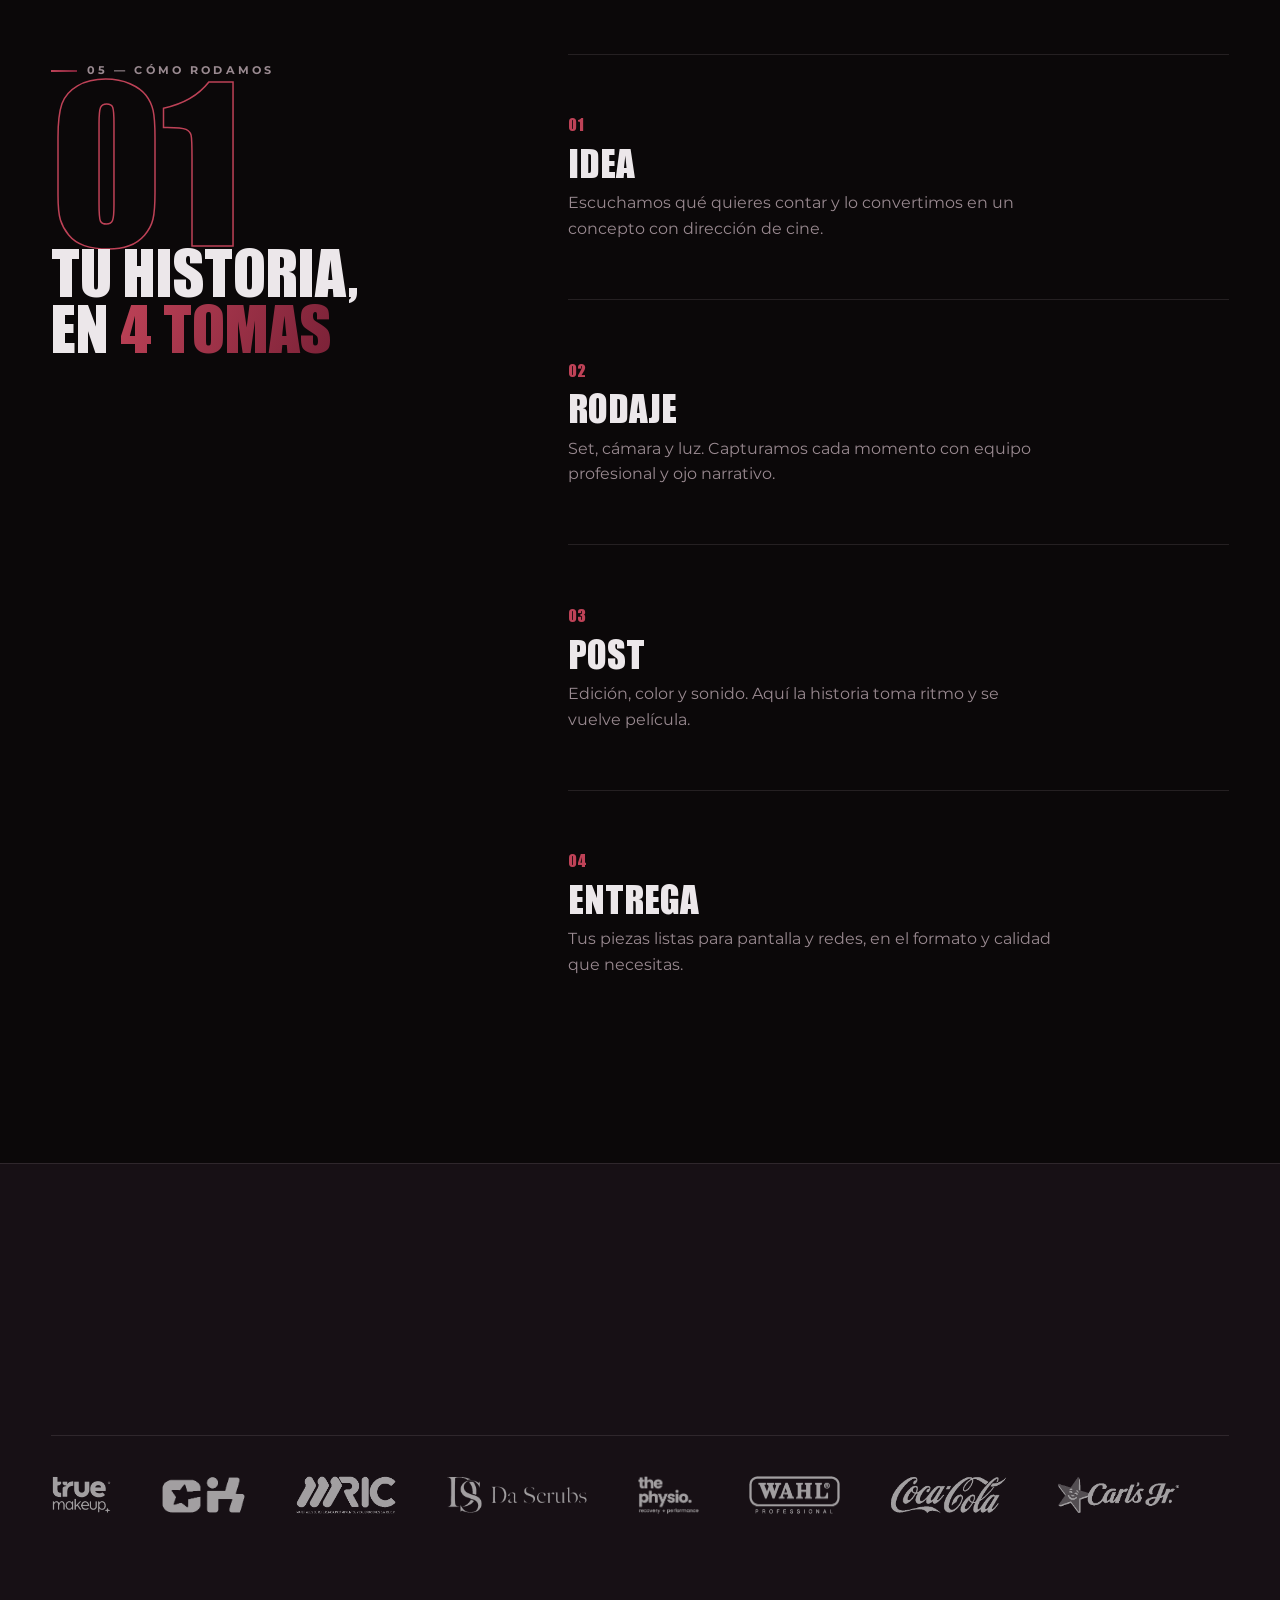
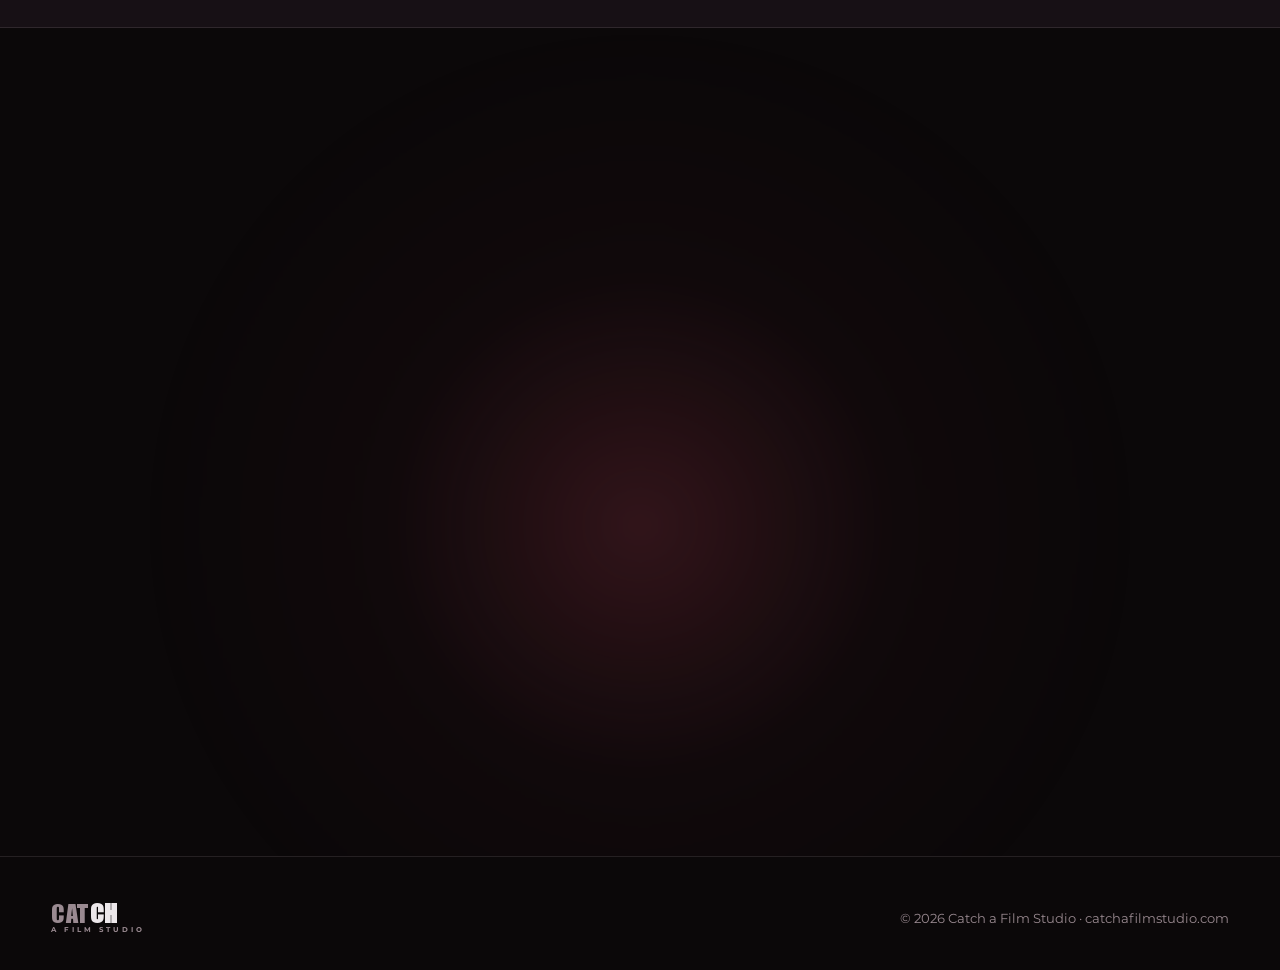
==== commit fe7a4809: "negocios: renombra titulos — Catch x The Berry Co. y Catch x Volvo Co-Authored-By: Claude Opus 4.8 <" ====
--- a/index.html
+++ b/index.html
@@ -409,13 +409,13 @@
     <div class="work-track" id="workTrack">
       <a class="wcard" data-cursor data-key="synergy"><video class="wvid" muted loop playsinline preload="none" poster="/videos/lite-poster-synergy.jpg" data-src="/videos/lite-synergy.mp4"></video><span class="scrim"></span><span class="idx">01</span><div class="arrow">↗</div><div class="wmeta"><div class="c">Corporativo</div><h3>Catch × Synergy</h3></div></a>
       <a class="wcard" data-cursor data-key="synergy2"><video class="wvid" muted loop playsinline preload="none" poster="/videos/lite-poster-synergy2.jpg" data-src="/videos/lite-synergy2.mp4"></video><span class="scrim"></span><span class="idx">02</span><div class="arrow">↗</div><div class="wmeta"><div class="c">Corporativo</div><h3>Catch × Synergy II</h3></div></a>
-      <a class="wcard" data-cursor data-key="marianita"><video class="wvid" muted loop playsinline preload="none" poster="/videos/lite-poster-marianita.jpg" data-src="/videos/lite-marianita.mp4"></video><span class="scrim"></span><span class="idx">03</span><div class="arrow">↗</div><div class="wmeta"><div class="c">Negocios comerciales</div><h3>Catch × Marianita</h3></div></a>
+      <a class="wcard" data-cursor data-key="marianita"><video class="wvid" muted loop playsinline preload="none" poster="/videos/lite-poster-marianita.jpg" data-src="/videos/lite-marianita.mp4"></video><span class="scrim"></span><span class="idx">03</span><div class="arrow">↗</div><div class="wmeta"><div class="c">Negocios comerciales</div><h3>Catch × Volvo</h3></div></a>
       <a class="wcard" data-cursor data-key="wahl"><video class="wvid" muted loop playsinline preload="none" poster="/videos/lite-poster-wahl.jpg" data-src="/videos/lite-wahl.mp4"></video><span class="scrim"></span><span class="idx">04</span><div class="arrow">↗</div><div class="wmeta"><div class="c">Negocios comerciales</div><h3>Catch × WAHL</h3></div></a>
       <a class="wcard" data-cursor data-key="truemakeup"><video class="wvid" muted loop playsinline preload="none" poster="/videos/lite-poster-truemakeup.jpg" data-src="/videos/lite-truemakeup.mp4"></video><span class="scrim"></span><span class="idx">05</span><div class="arrow">↗</div><div class="wmeta"><div class="c">Eventos</div><h3>Catch × Truemakeup</h3></div></a>
       <a class="wcard" data-cursor data-key="sipnav"><video class="wvid" muted loop playsinline preload="none" poster="/videos/lite-poster-sipnav.jpg" data-src="/videos/lite-sipnav.mp4"></video><span class="scrim"></span><span class="idx">06</span><div class="arrow">↗</div><div class="wmeta"><div class="c">Corporativo</div><h3>Catch × Sipnav</h3></div></a>
       <a class="wcard" data-cursor data-key="realme"><video class="wvid" muted loop playsinline preload="none" poster="/videos/lite-poster-realme.jpg" data-src="/videos/lite-realme.mp4"></video><span class="scrim"></span><span class="idx">07</span><div class="arrow">↗</div><div class="wmeta"><div class="c">Negocios comerciales</div><h3>Catch × Realme</h3></div></a>
       <a class="wcard" data-cursor data-key="souldance"><video class="wvid" muted loop playsinline preload="none" poster="/videos/poster-souldance.jpg" data-src="/videos/prev-souldance.mp4"></video><span class="scrim"></span><span class="idx">08</span><div class="arrow">↗</div><div class="wmeta"><div class="c">Conceptuales</div><h3>Catch × Soul Dance</h3></div></a>
-      <a class="wcard" data-cursor data-key="tbc"><video class="wvid" muted loop playsinline preload="none" poster="/videos/lite-poster-tbc.jpg" data-src="/videos/lite-tbc.mp4"></video><span class="scrim"></span><span class="idx">09</span><div class="arrow">↗</div><div class="wmeta"><div class="c">Negocios comerciales</div><h3>Catch × TBC</h3></div></a>
+      <a class="wcard" data-cursor data-key="tbc"><video class="wvid" muted loop playsinline preload="none" poster="/videos/lite-poster-tbc.jpg" data-src="/videos/lite-tbc.mp4"></video><span class="scrim"></span><span class="idx">09</span><div class="arrow">↗</div><div class="wmeta"><div class="c">Negocios comerciales</div><h3>Catch × The Berry Co.</h3></div></a>
       <a class="wcard" data-cursor data-key="hycore"><video class="wvid" muted loop playsinline preload="none" poster="/videos/lite-poster-hycore.jpg" data-src="/videos/lite-hycore.mp4"></video><span class="scrim"></span><span class="idx">10</span><div class="arrow">↗</div><div class="wmeta"><div class="c">Eventos</div><h3>Catch × HyCore</h3></div></a>
       <a class="wcard end" href="#portafolio" data-cursor data-magnetic><div><div class="big grad">Ver todo<br>el portafolio</div><div class="c" style="margin-top:.8rem">→</div></div></a>
     </div>
@@ -610,7 +610,7 @@
     {key:'reel',cat:'Demo Reel',f:'all',t:'Demo Reel',cli:'Selección 2026',poster:'/videos/lite-poster-reel.jpg',prev:'/videos/lite-reel.mp4',feat:true},
     {key:'synergy',cat:'Corporativo',f:'corporativo',t:'Catch × Synergy',cli:'Synergy Unlimited',poster:'/videos/lite-poster-synergy.jpg',prev:'/videos/lite-synergy.mp4'},
     {key:'synergy2',cat:'Corporativo',f:'corporativo',t:'Catch × Synergy II',cli:'Synergy Unlimited',poster:'/videos/lite-poster-synergy2.jpg',prev:'/videos/lite-synergy2.mp4'},
-    {key:'marianita',cat:'Negocios comerciales',f:'negocios',t:'Catch × Marianita',cli:'Marianita',poster:'/videos/lite-poster-marianita.jpg',prev:'/videos/lite-marianita.mp4'},
+    {key:'marianita',cat:'Negocios comerciales',f:'negocios',t:'Catch × Volvo',cli:'Volvo',poster:'/videos/lite-poster-marianita.jpg',prev:'/videos/lite-marianita.mp4'},
     {key:'wahl',cat:'Negocios comerciales',f:'negocios',t:'Catch × WAHL',cli:'WAHL Professional',poster:'/videos/lite-poster-wahl.jpg',prev:'/videos/lite-wahl.mp4'},
     {key:'truemakeup',cat:'Eventos',f:'eventos',t:'Catch × Truemakeup',cli:'True Makeup',poster:'/videos/lite-poster-truemakeup.jpg',prev:'/videos/lite-truemakeup.mp4'},
     {key:'sipnav',cat:'Corporativo',f:'corporativo',t:'Catch × Sipnav',cli:'SIPNAV',poster:'/videos/lite-poster-sipnav.jpg',prev:'/videos/lite-sipnav.mp4'},
@@ -618,7 +618,7 @@
     {key:'realme',cat:'Negocios comerciales',f:'negocios',t:'Catch × Realme',cli:'realme',poster:'/videos/lite-poster-realme.jpg',prev:'/videos/lite-realme.mp4'},
     {key:'souldance',cat:'Conceptuales',f:'conceptuales',t:'Catch × Soul Dance',cli:'Soul Dance',poster:'/videos/poster-souldance.jpg',prev:'/videos/prev-souldance.mp4'},
     {key:'mds',cat:'Eventos',f:'eventos',t:'Catch × MDS',cli:'MDS',poster:'/videos/lite-poster-mds.jpg',prev:'/videos/lite-mds.mp4'},
-    {key:'tbc',cat:'Negocios comerciales',f:'negocios',t:'Catch × TBC',cli:'TBC Sugar Free',poster:'/videos/lite-poster-tbc.jpg',prev:'/videos/lite-tbc.mp4'},
+    {key:'tbc',cat:'Negocios comerciales',f:'negocios',t:'Catch × The Berry Co.',cli:'The Berry Co.',poster:'/videos/lite-poster-tbc.jpg',prev:'/videos/lite-tbc.mp4'},
     {key:'hycore',cat:'Eventos',f:'eventos',t:'Catch × HyCore',cli:'HYCORE',poster:'/videos/lite-poster-hycore.jpg',prev:'/videos/lite-hycore.mp4'}
   ];
   var VPLAY='<svg viewBox="0 0 24 24" aria-hidden="true"><path d="M8 5v14l11-7z"/></svg>';
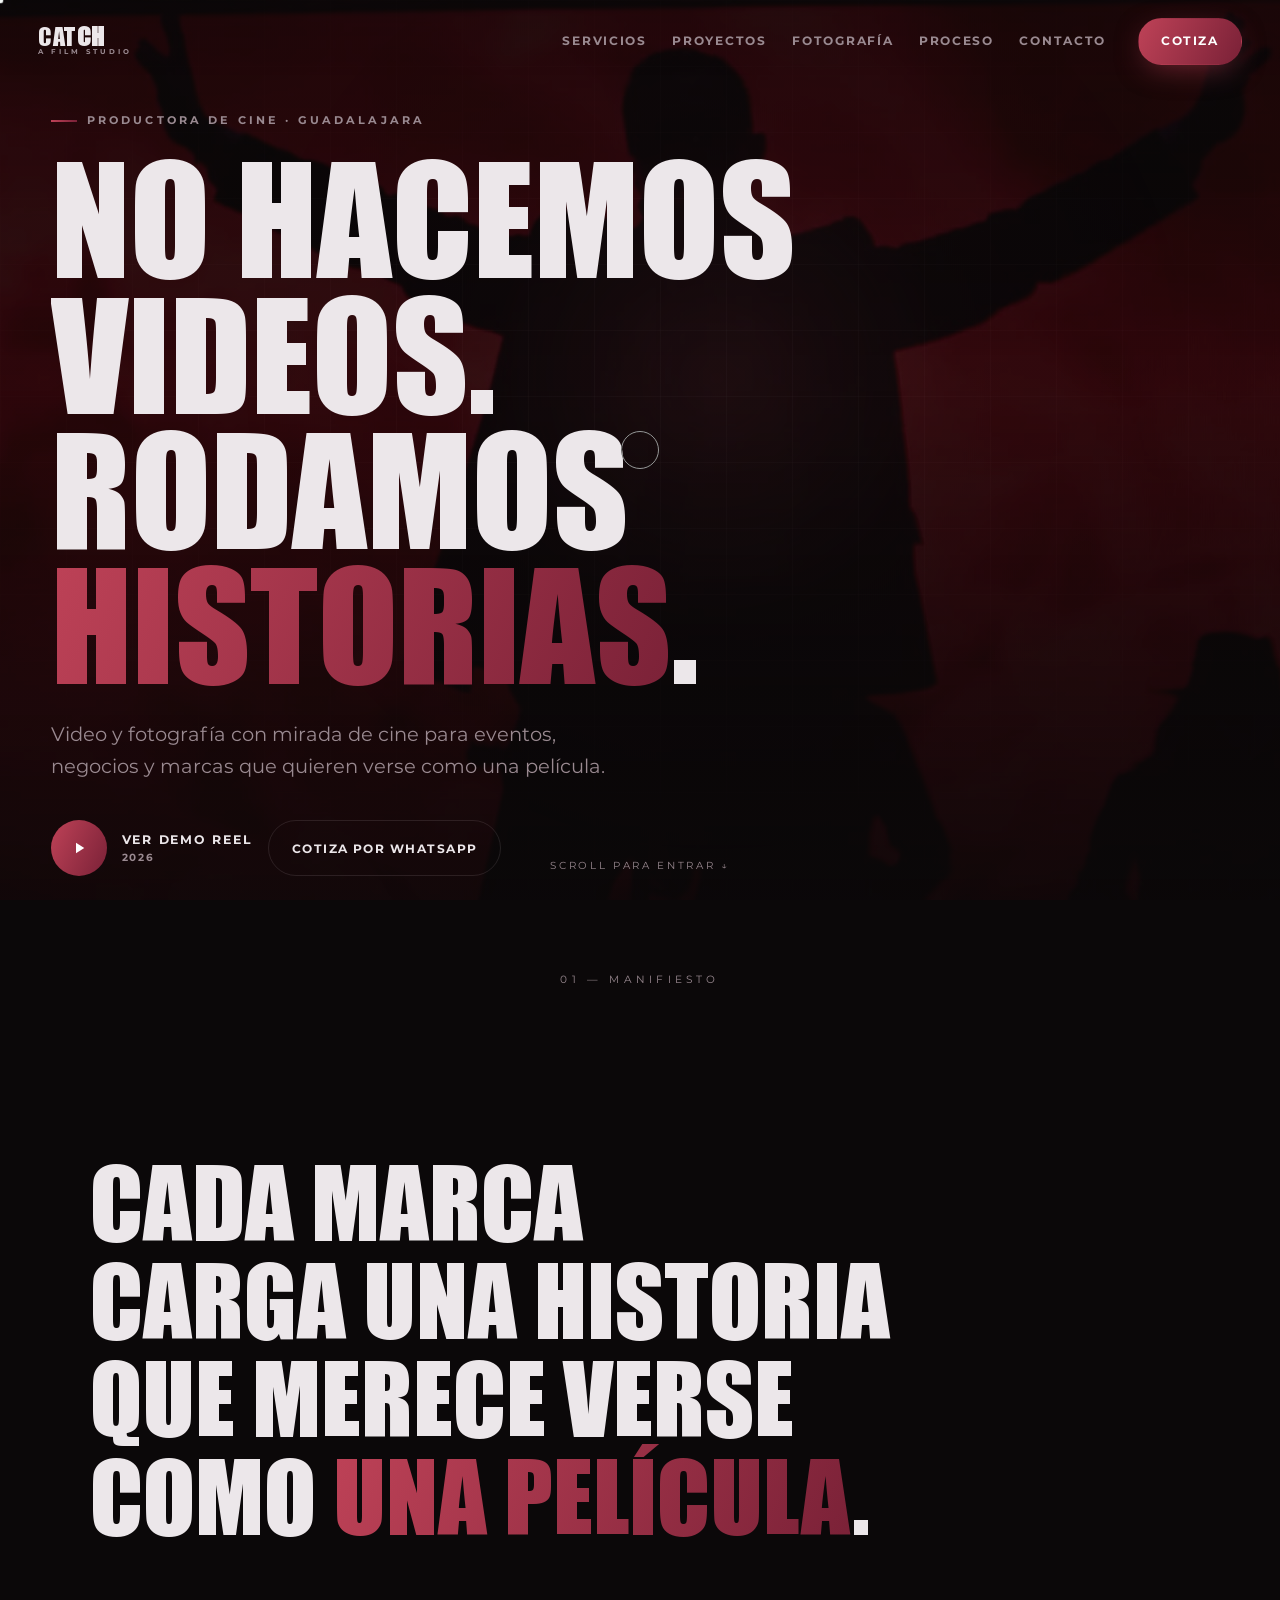
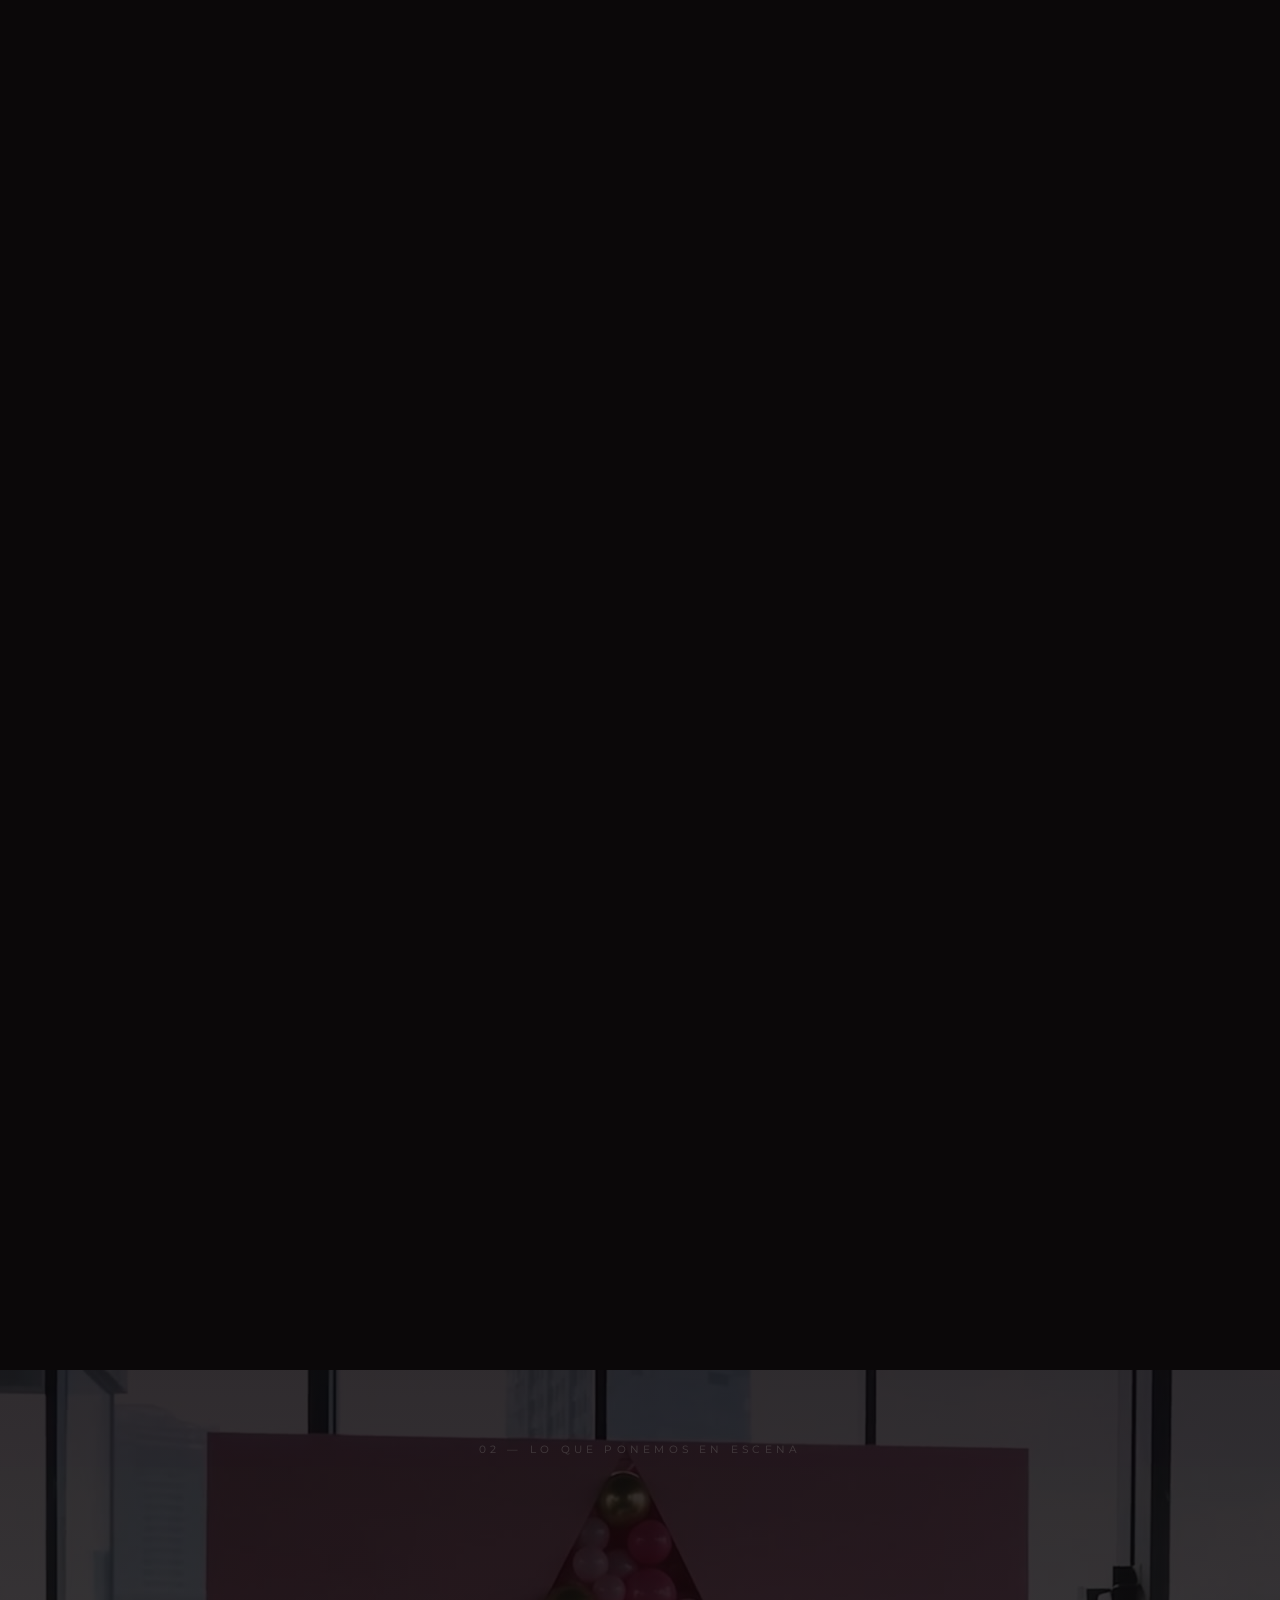
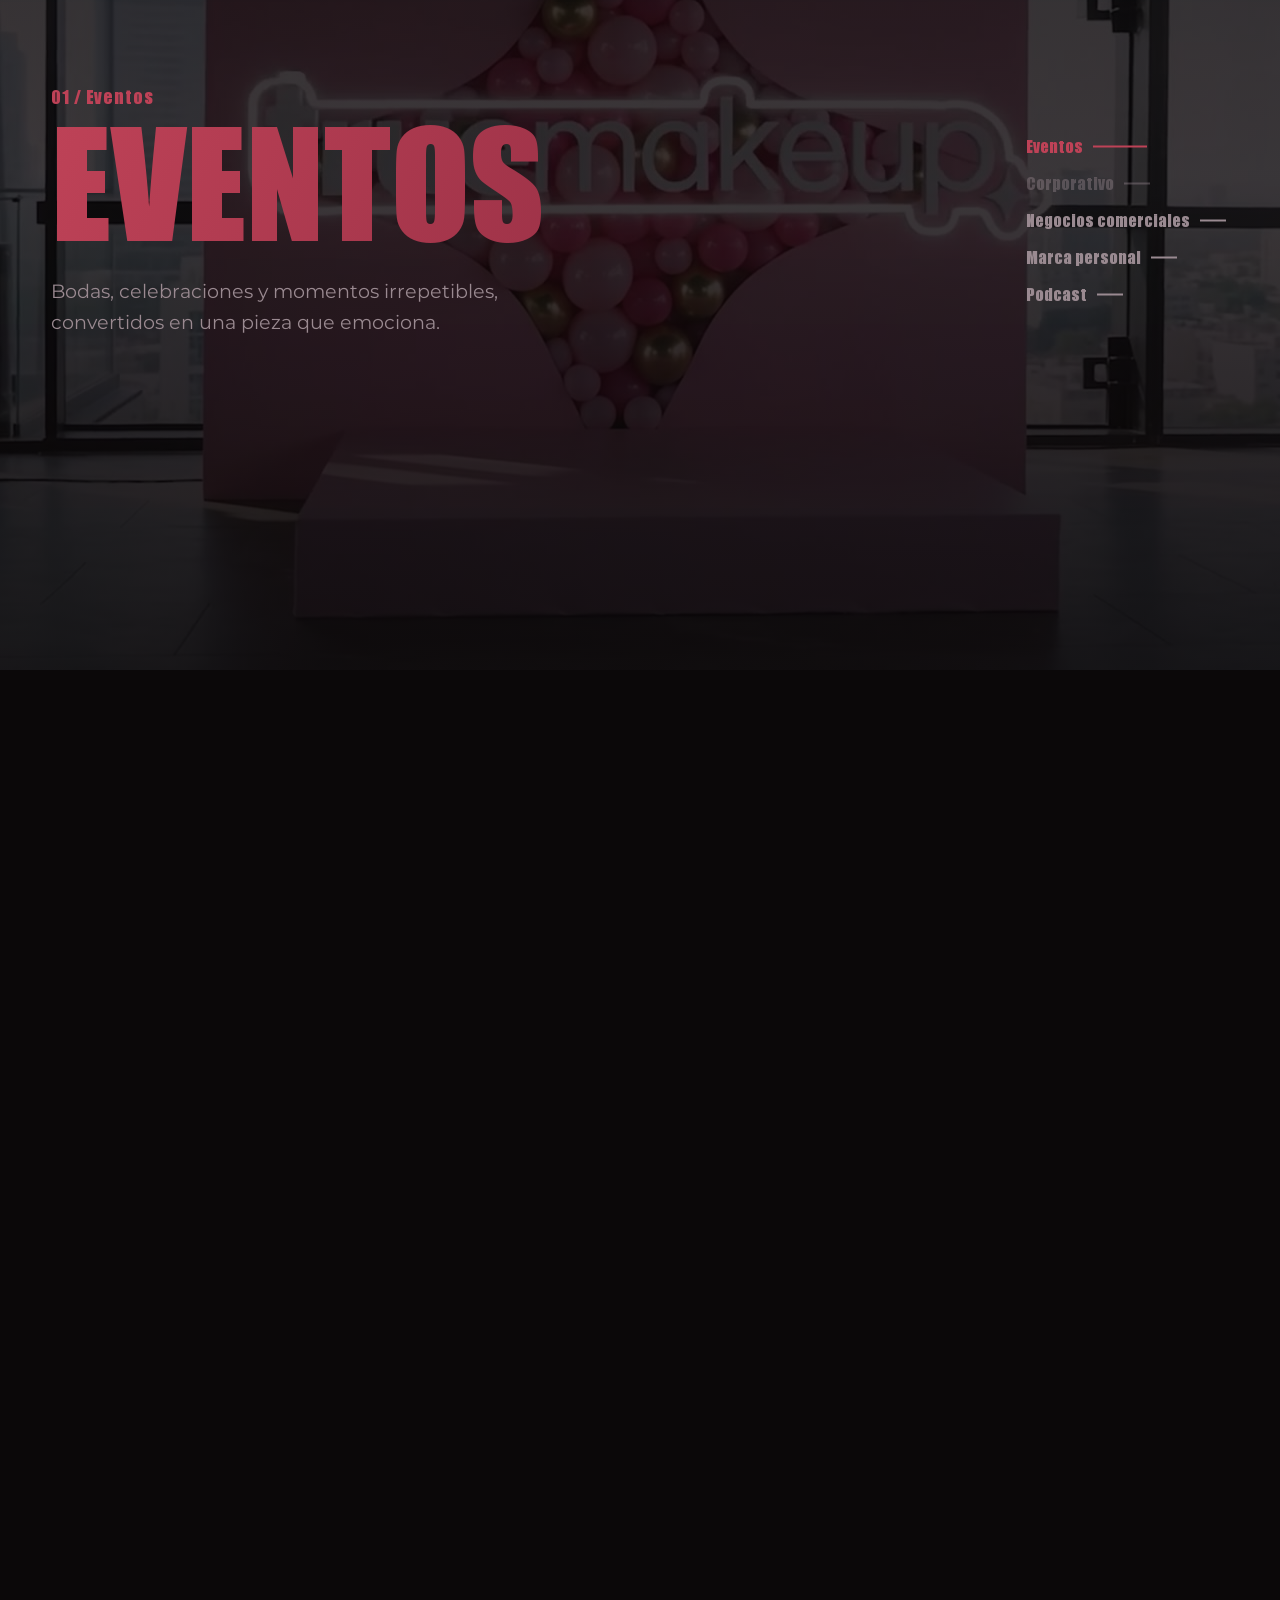
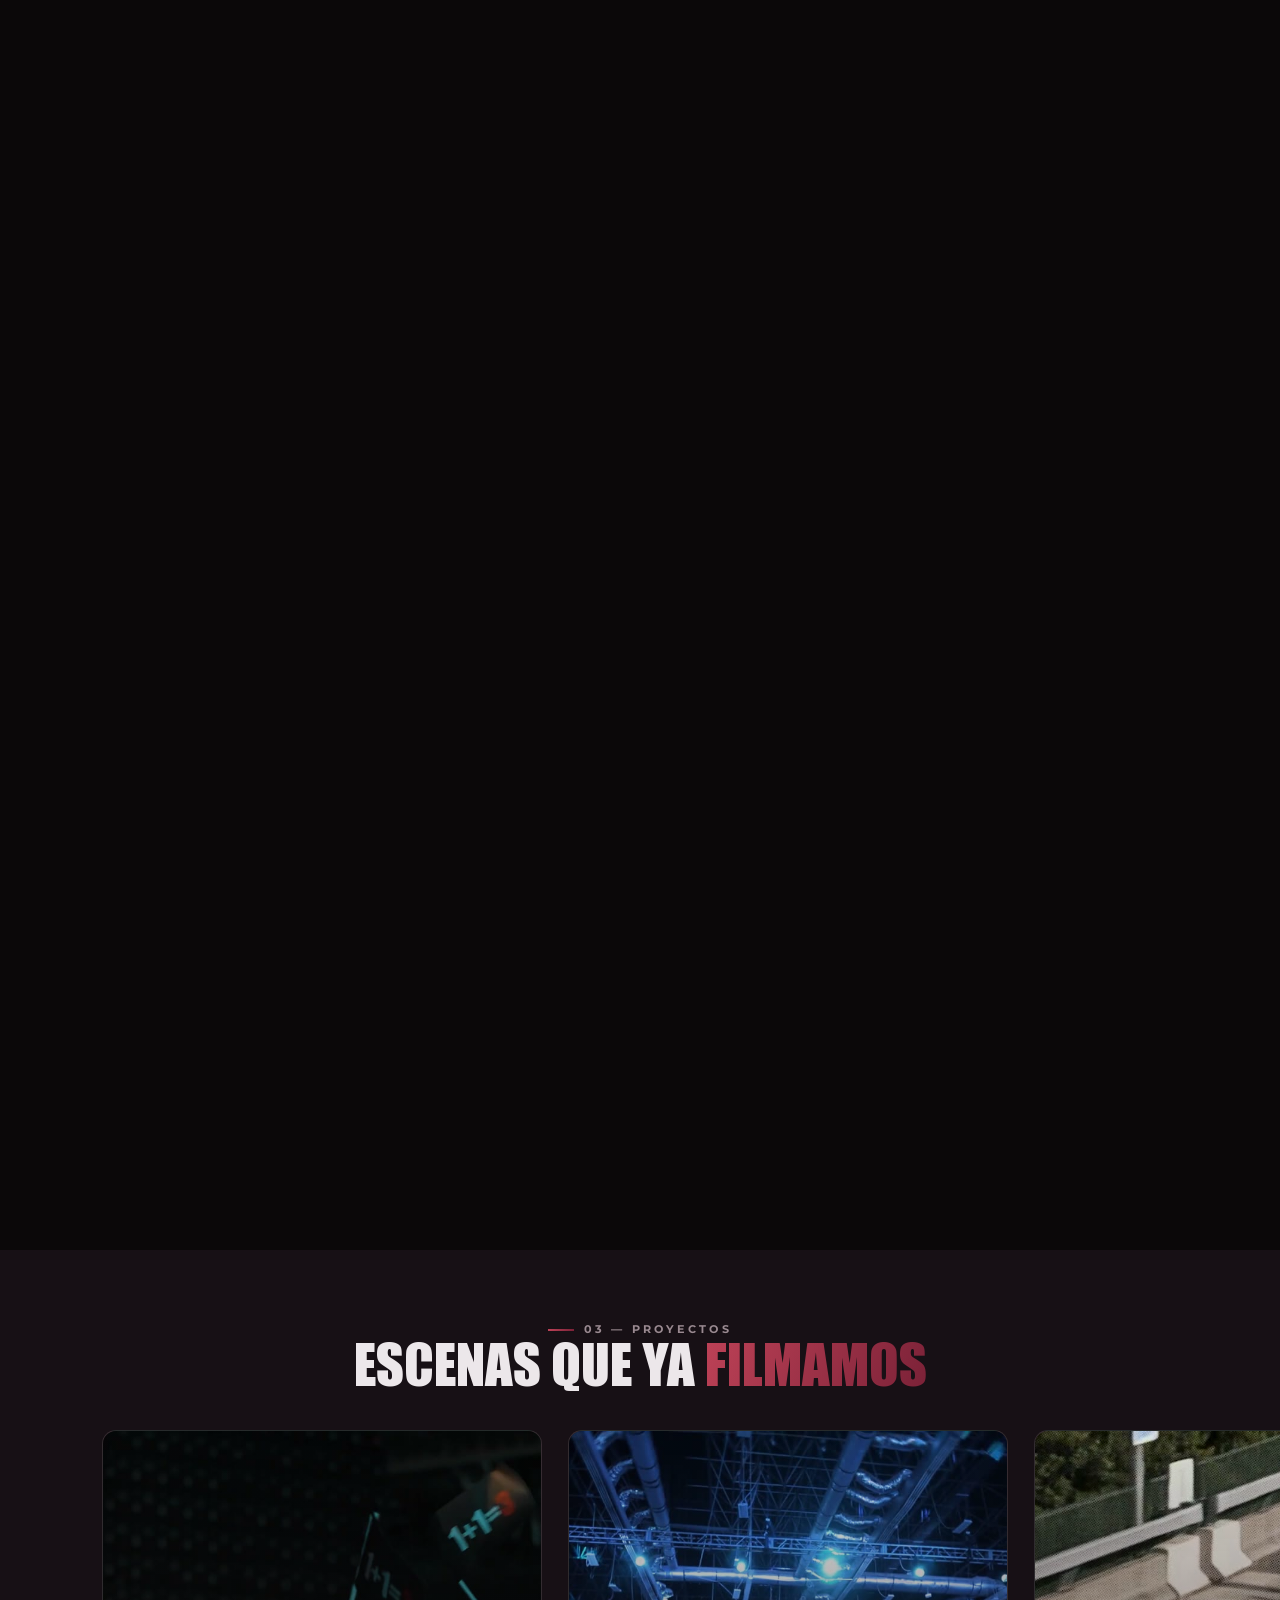
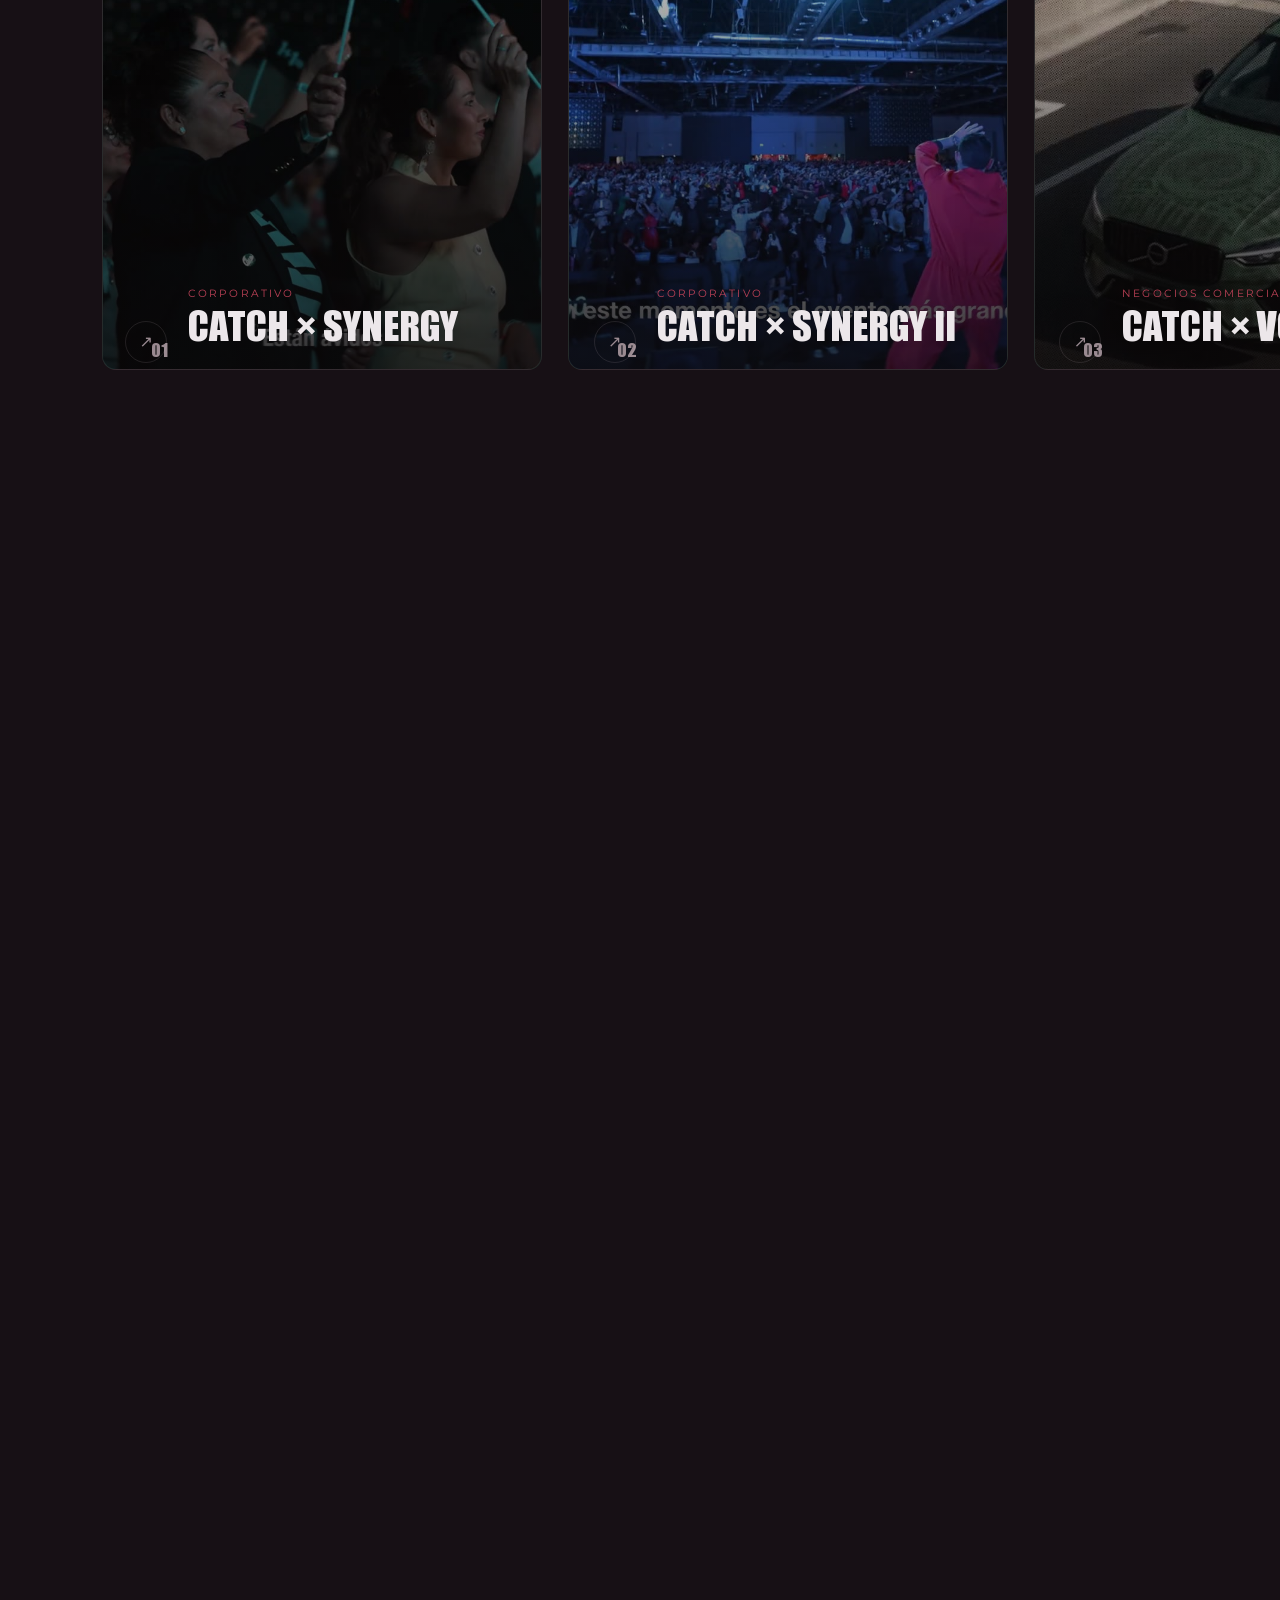
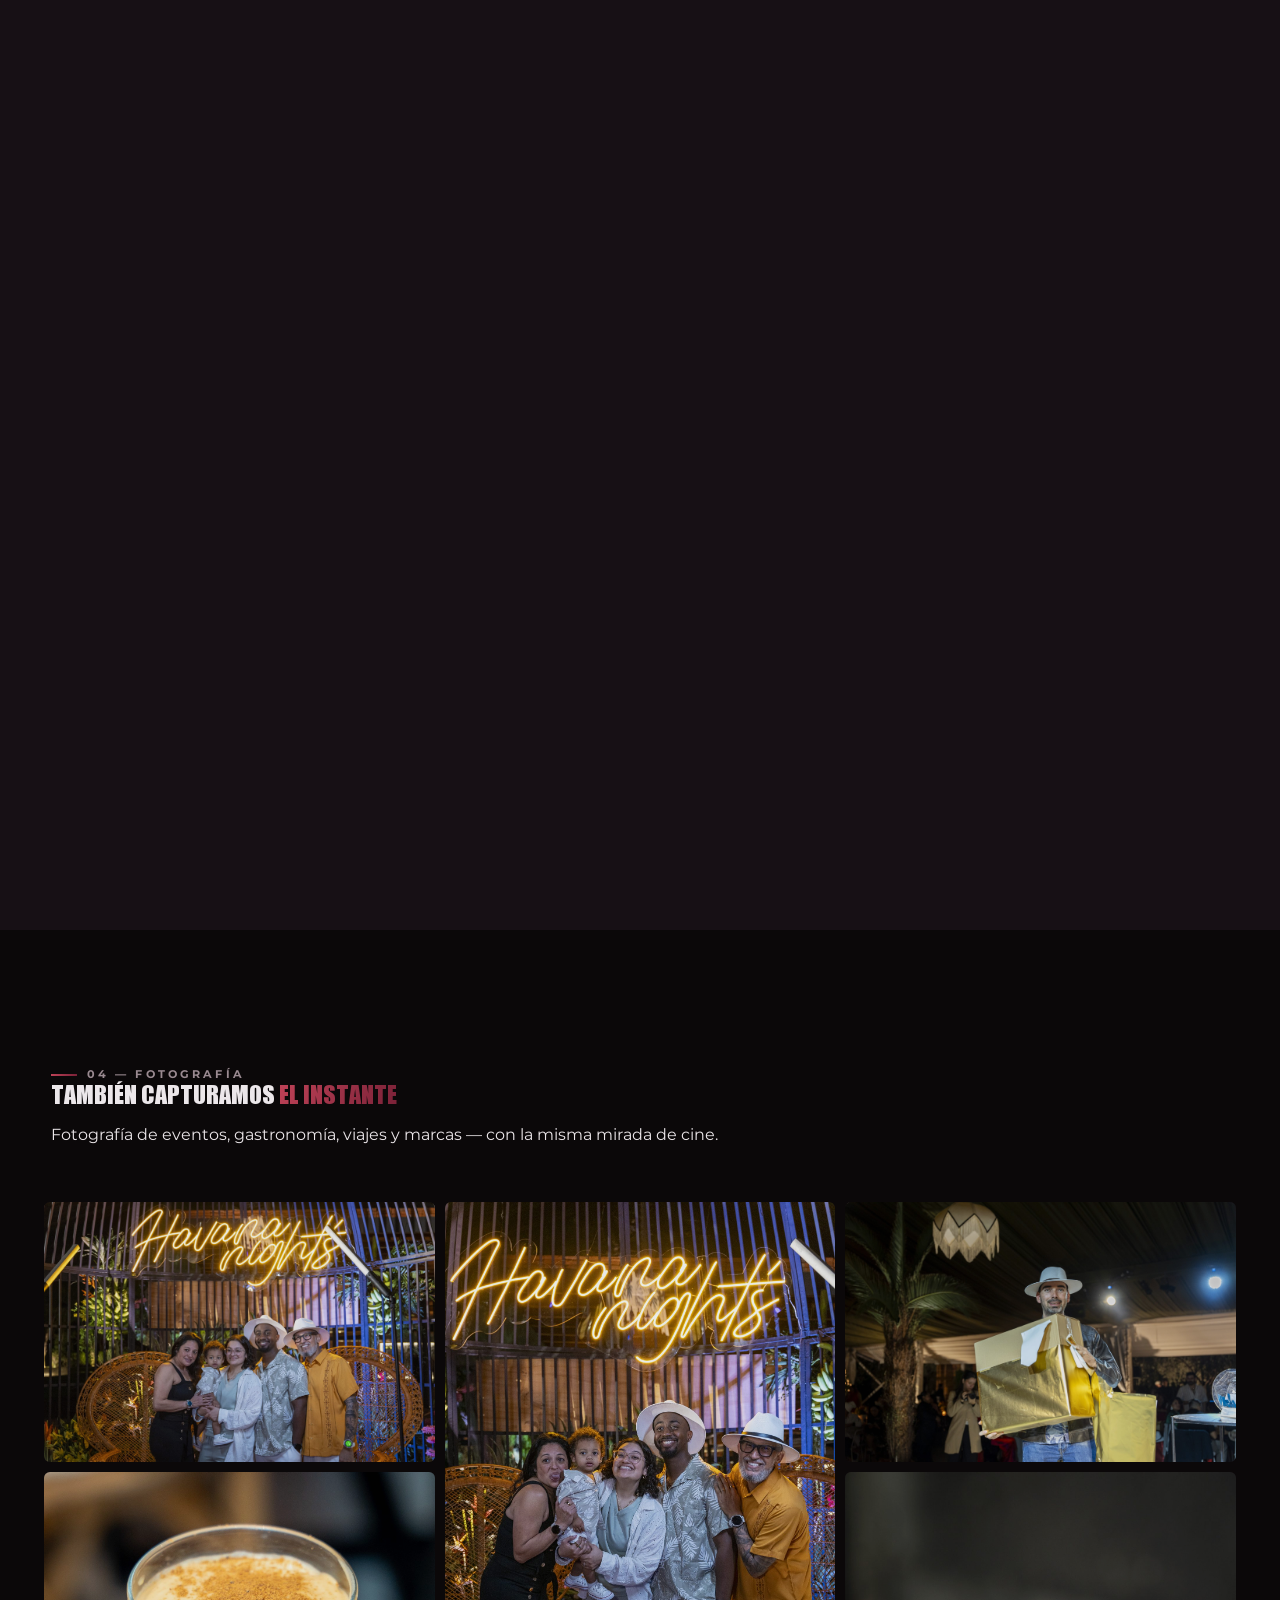
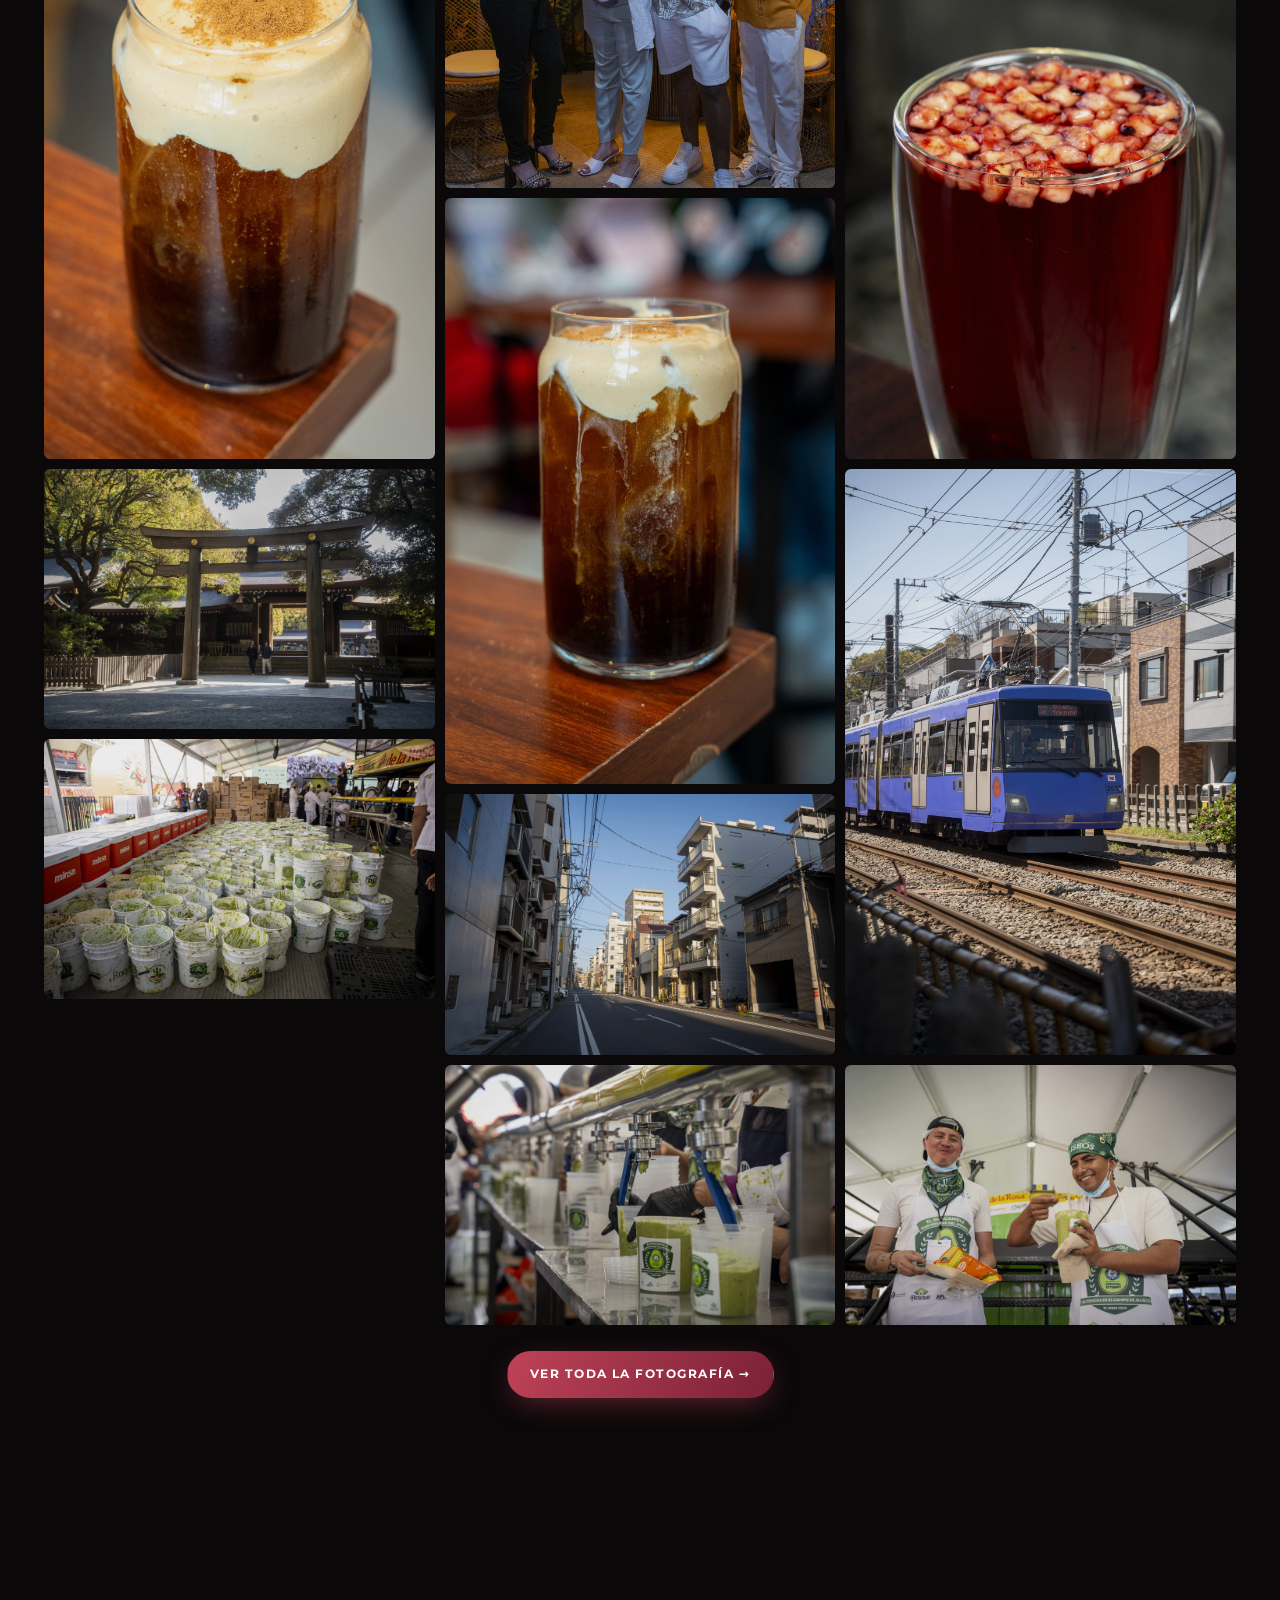
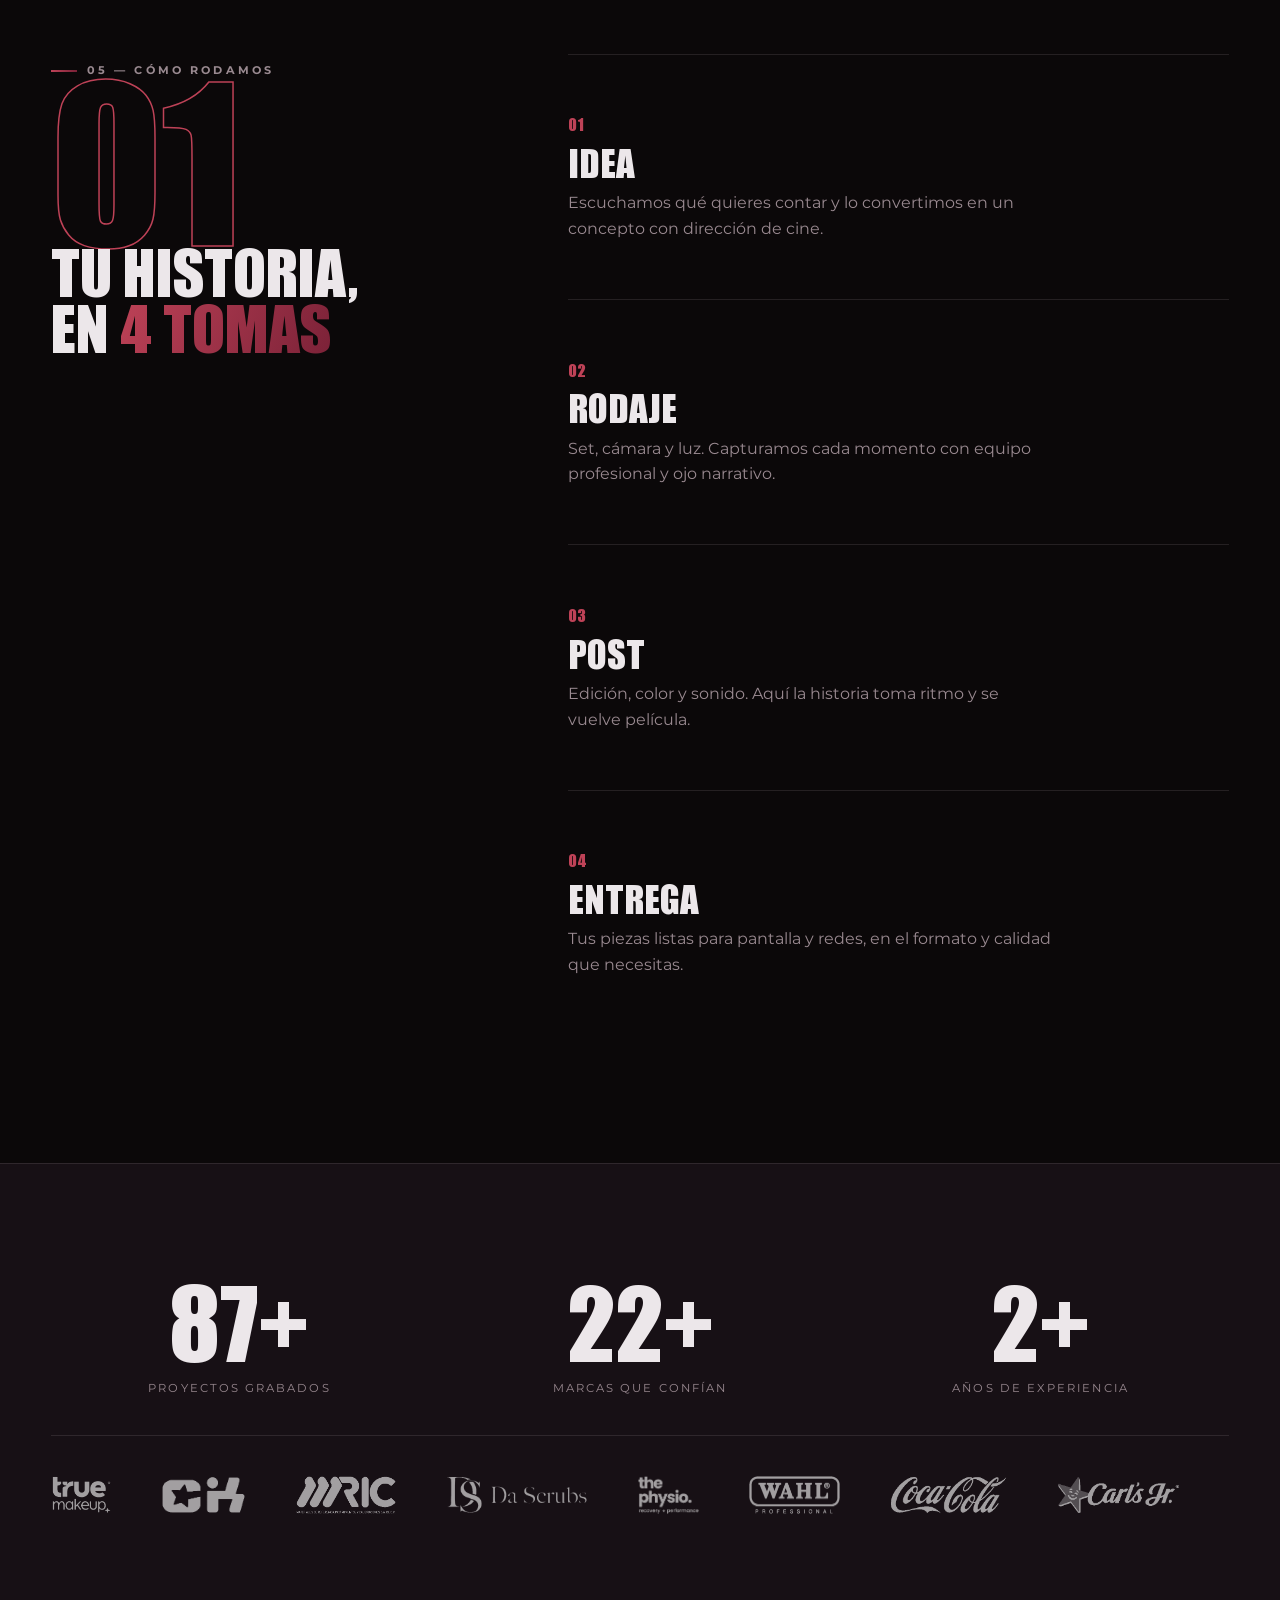
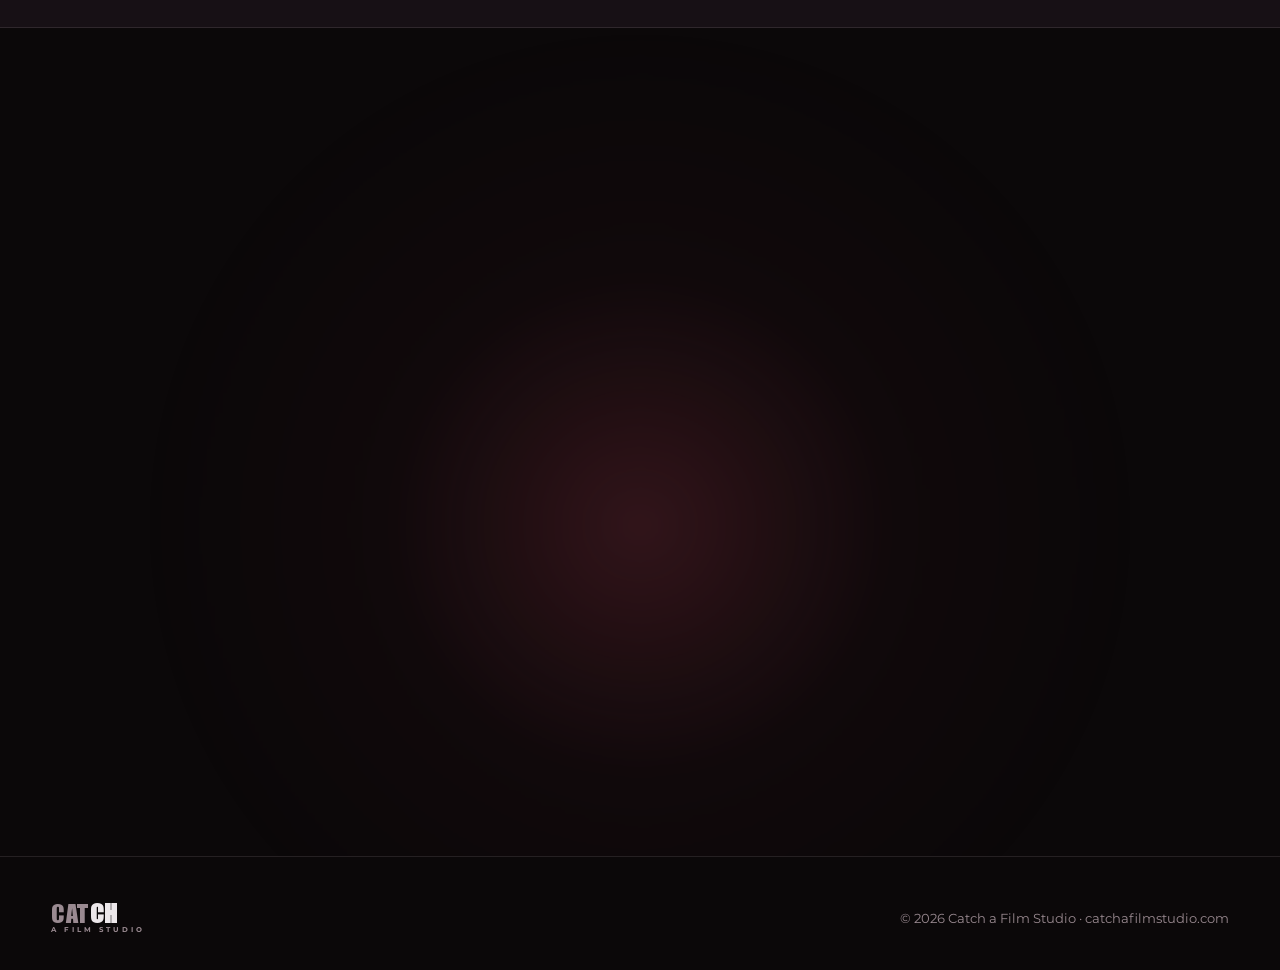
==== commit c3212c7b: "Agrega seccion Marca personal al portafolio de video - Nueva categoria/filtro 'Marca personal' con 8" ====
--- a/index.html
+++ b/index.html
@@ -283,6 +283,10 @@
 .vtile{position:relative;aspect-ratio:16/9;border-radius:8px;overflow:hidden;background:var(--bg2);border:1px solid var(--line);cursor:pointer;padding:0;margin:0;width:100%;text-align:left;font:inherit;color:inherit;display:block}
 .vtile.feat{grid-column:1/-1;aspect-ratio:21/9}
 @media(max-width:600px){.vtile.feat{aspect-ratio:16/9}}
+.vtile.vert{aspect-ratio:9/16}
+.vgrid.gm-vert{grid-template-columns:repeat(4,1fr)}
+@media(max-width:1100px){.vgrid.gm-vert{grid-template-columns:repeat(3,1fr)}}
+@media(max-width:600px){.vgrid.gm-vert{grid-template-columns:repeat(2,1fr)}}
 .vtile .vposter,.vtile .vprev{position:absolute;inset:0;width:100%;height:100%;object-fit:cover;transition:transform .6s cubic-bezier(.2,.7,.3,1)}
 .vtile .vprev{opacity:0;transition:opacity .4s}
 .vtile.playing .vprev{opacity:1}
@@ -479,9 +483,9 @@
 <div id="videoView" class="pview">
   <div class="wrap pv-intro">
     <button id="vvBack" class="pv-back">← Volver al inicio</button>
-    <span class="eyebrow">Portafolio</span><h2>Proyectos en <span class="grad">video</span></h2>
-    <p class="lead">Una selección de nuestro trabajo audiovisual. Filtra por categoría y da clic en cualquier proyecto para verlo completo.</p>
-    <div class="pfilters2" id="vfilters"><button class="pfilter2 active" data-cat="all">Todos</button><button class="pfilter2" data-cat="eventos">Eventos</button><button class="pfilter2" data-cat="negocios">Negocios comerciales</button><button class="pfilter2" data-cat="corporativo">Corporativo</button><button class="pfilter2" data-cat="conceptuales">Conceptuales</button></div>
+    <span class="eyebrow" id="vvEye">Portafolio</span><h2 id="vvH2">Proyectos en <span class="grad">video</span></h2>
+    <p class="lead" id="vvLead">Una selección de nuestro trabajo audiovisual. Filtra por categoría y da clic en cualquier proyecto para verlo completo.</p>
+    <div class="pfilters2" id="vfilters"><button class="pfilter2 active" data-cat="all">Todos</button><button class="pfilter2" data-cat="eventos">Eventos</button><button class="pfilter2" data-cat="negocios">Negocios comerciales</button><button class="pfilter2" data-cat="corporativo">Corporativo</button><button class="pfilter2" data-cat="conceptuales">Conceptuales</button><button class="pfilter2" data-cat="marca">Marca personal</button></div>
   </div>
   <div class="vgrid" id="vgrid"></div>
 </div>
@@ -575,7 +579,7 @@
   }
 
   // ---- videos: lightbox + previews del trabajo ----
-  var VIDEOS={reel:'/videos/demo-reel.mp4',sipnav:'/videos/catch-sipnav.mp4',truemakeup:'/videos/catch-truemakeup.mp4',wahl:'/videos/catch-wahl.mp4',souldance:'/videos/catch-souldance.mp4',realme:'/videos/catch-realme.mp4',hycore:'/videos/catch-hycore.mp4',corporativo:'/videos/catch-corporativo.mp4',mds:'/videos/catch-mds.mp4',synergy:'/videos/catch-synergy.mp4',synergy2:'/videos/catch-synergy2.mp4',tbc:'/videos/catch-tbc.mp4',marianita:'/videos/catch-marianita.mp4'};
+  var VIDEOS={reel:'/videos/demo-reel.mp4',sipnav:'/videos/catch-sipnav.mp4',truemakeup:'/videos/catch-truemakeup.mp4',wahl:'/videos/catch-wahl.mp4',souldance:'/videos/catch-souldance.mp4',realme:'/videos/catch-realme.mp4',hycore:'/videos/catch-hycore.mp4',corporativo:'/videos/catch-corporativo.mp4',mds:'/videos/catch-mds.mp4',synergy:'/videos/catch-synergy.mp4',synergy2:'/videos/catch-synergy2.mp4',tbc:'/videos/catch-tbc.mp4',marianita:'/videos/catch-marianita.mp4',mpdraale1:'/videos/catch-mpdraale1.mp4',mpdraale2:'/videos/catch-mpdraale2.mp4',mpgabo1:'/videos/catch-mpgabo1.mp4',mpgabo2:'/videos/catch-mpgabo2.mp4',mpgabo3:'/videos/catch-mpgabo3.mp4',mpfin1:'/videos/catch-mpfin1.mp4',mpfin2:'/videos/catch-mpfin2.mp4',mpfin3:'/videos/catch-mpfin3.mp4'};
   var vlb=document.getElementById('vlb'), vlbv=document.getElementById('vlbVideo'), vlbC=document.getElementById('vlbClose');
   function openLB(key){ if(!VIDEOS[key])return; vlbv.src=VIDEOS[key]; vlb.classList.add('open'); document.body.style.overflow='hidden'; vlbv.play().catch(function(){}); }
   function closeLB(){ vlb.classList.remove('open'); document.body.style.overflow=''; try{vlbv.pause();}catch(e){} vlbv.removeAttribute('src'); vlbv.load(); }
@@ -593,12 +597,17 @@
   var homeMain=document.querySelector('main'), homeFoot=document.querySelector('footer'),
       photoView=document.getElementById('photoView'), videoView=document.getElementById('videoView');
   function route(){
-    var h=location.hash, ph=(h==='#fotografia'), pv=(h==='#portafolio'), hide=ph||pv;
+    var h=location.hash, ph=(h==='#fotografia'), mp=(h==='#marca-personal'), pv=(h==='#portafolio'||mp), hide=ph||pv;
     if(photoView)photoView.classList.toggle('active',ph);
     if(videoView)videoView.classList.toggle('active',pv);
     if(homeMain)homeMain.style.display=hide?'none':'';
     if(homeFoot)homeFoot.style.display=hide?'none':'';
-    if(pv)buildWorks();
+    var eye=document.getElementById('vvEye'), vh2=document.getElementById('vvH2'), vle=document.getElementById('vvLead');
+    if(eye&&vh2&&vle){
+      if(mp){ eye.textContent='Portafolio'; vh2.innerHTML='Marca <span class="grad">personal</span>'; vle.textContent='Contenido de formato corto para profesionales — guion, dirección, cámara y edición. Da clic en cualquier reel para verlo completo.'; }
+      else { eye.textContent='Portafolio'; vh2.innerHTML='Proyectos en <span class="grad">video</span>'; vle.textContent='Una selección de nuestro trabajo audiovisual. Filtra por categoría y da clic en cualquier proyecto para verlo completo.'; }
+    }
+    if(pv){ buildWorks(); applyVFilter(mp?'marca':'all'); }
     if(hide)window.scrollTo(0,0);
   }
   window.addEventListener('hashchange',route);
@@ -619,7 +628,15 @@
     {key:'souldance',cat:'Conceptuales',f:'conceptuales',t:'Catch × Soul Dance',cli:'Soul Dance',poster:'/videos/poster-souldance.jpg',prev:'/videos/prev-souldance.mp4'},
     {key:'mds',cat:'Eventos',f:'eventos',t:'Catch × MDS',cli:'MDS',poster:'/videos/lite-poster-mds.jpg',prev:'/videos/lite-mds.mp4'},
     {key:'tbc',cat:'Negocios comerciales',f:'negocios',t:'Catch × The Berry Co.',cli:'The Berry Co.',poster:'/videos/lite-poster-tbc.jpg',prev:'/videos/lite-tbc.mp4'},
-    {key:'hycore',cat:'Eventos',f:'eventos',t:'Catch × HyCore',cli:'HYCORE',poster:'/videos/lite-poster-hycore.jpg',prev:'/videos/lite-hycore.mp4'}
+    {key:'hycore',cat:'Eventos',f:'eventos',t:'Catch × HyCore',cli:'HYCORE',poster:'/videos/lite-poster-hycore.jpg',prev:'/videos/lite-hycore.mp4'},
+    {key:'mpdraale1',cat:'Marca personal',f:'marca',t:'Medicina estética',cli:'Rutina & skincare',poster:'/videos/lite-poster-mpdraale1.jpg',prev:'/videos/lite-mpdraale1.mp4'},
+    {key:'mpfin2',cat:'Marca personal',f:'marca',t:'Educación financiera',cli:'Plan de retiro',poster:'/videos/lite-poster-mpfin2.jpg',prev:'/videos/lite-mpfin2.mp4'},
+    {key:'mpgabo2',cat:'Marca personal',f:'marca',t:'Coaching de tenis',cli:'Historia & carrera',poster:'/videos/lite-poster-mpgabo2.jpg',prev:'/videos/lite-mpgabo2.mp4'},
+    {key:'mpdraale2',cat:'Marca personal',f:'marca',t:'Medicina estética',cli:'Hábitos & bienestar',poster:'/videos/lite-poster-mpdraale2.jpg',prev:'/videos/lite-mpdraale2.mp4'},
+    {key:'mpfin1',cat:'Marca personal',f:'marca',t:'Educación financiera',cli:'Inversión & CETES',poster:'/videos/lite-poster-mpfin1.jpg',prev:'/videos/lite-mpfin1.mp4'},
+    {key:'mpgabo1',cat:'Marca personal',f:'marca',t:'Coaching de tenis',cli:'Formación & valores',poster:'/videos/lite-poster-mpgabo1.jpg',prev:'/videos/lite-mpgabo1.mp4'},
+    {key:'mpfin3',cat:'Marca personal',f:'marca',t:'Educación financiera',cli:'Finanzas personales',poster:'/videos/lite-poster-mpfin3.jpg',prev:'/videos/lite-mpfin3.mp4'},
+    {key:'mpgabo3',cat:'Marca personal',f:'marca',t:'Coaching de tenis',cli:'Academia & método',poster:'/videos/lite-poster-mpgabo3.jpg',prev:'/videos/lite-mpgabo3.mp4'}
   ];
   var VPLAY='<svg viewBox="0 0 24 24" aria-hidden="true"><path d="M8 5v14l11-7z"/></svg>';
   var worksBuilt=false;
@@ -628,7 +645,7 @@
     if(worksBuilt)return; worksBuilt=true;
     var g=document.getElementById('vgrid'); if(!g)return;
     g.innerHTML=WORKS.map(function(w){
-      return '<button class="vtile'+(w.feat?' feat':'')+'" type="button" data-key="'+w.key+'" data-cat="'+w.f+'" aria-label="Ver '+vesc(w.t)+'">'
+      return '<button class="vtile'+(w.feat?' feat':'')+(w.f==='marca'?' vert':'')+'" type="button" data-key="'+w.key+'" data-cat="'+w.f+'" aria-label="Ver '+vesc(w.t)+'">'
         +'<img class="vposter" src="'+w.poster+'" alt="" loading="lazy" decoding="async">'
         +'<video class="vprev" muted loop playsinline preload="none" data-src="'+w.prev+'"></video>'
         +'<span class="vscrim"></span><span class="vplay">'+VPLAY+'</span>'
@@ -645,7 +662,18 @@
       }
     });
     var fb=document.querySelectorAll('#vfilters .pfilter2');
-    fb.forEach(function(b){ b.addEventListener('click',function(){ fb.forEach(function(x){x.classList.remove('active');}); b.classList.add('active'); var c=b.getAttribute('data-cat'); tiles.forEach(function(t){ t.style.display=(c==='all'||t.getAttribute('data-cat')===c)?'':'none'; }); }); });
+    fb.forEach(function(b){ b.addEventListener('click',function(){ applyVFilter(b.getAttribute('data-cat')); }); });
+    applyVFilter('all');
+  }
+  function applyVFilter(c){
+    var grid=document.getElementById('vgrid'); if(!grid)return;
+    document.querySelectorAll('#vfilters .pfilter2').forEach(function(x){ x.classList.toggle('active', x.getAttribute('data-cat')===c); });
+    grid.classList.toggle('gm-vert', c==='marca');
+    grid.querySelectorAll('.vtile').forEach(function(t){
+      var tc=t.getAttribute('data-cat');
+      var show=(c==='all') ? (tc!=='marca') : (tc===c);
+      t.style.display=show?'':'none';
+    });
   }
   route();
 
